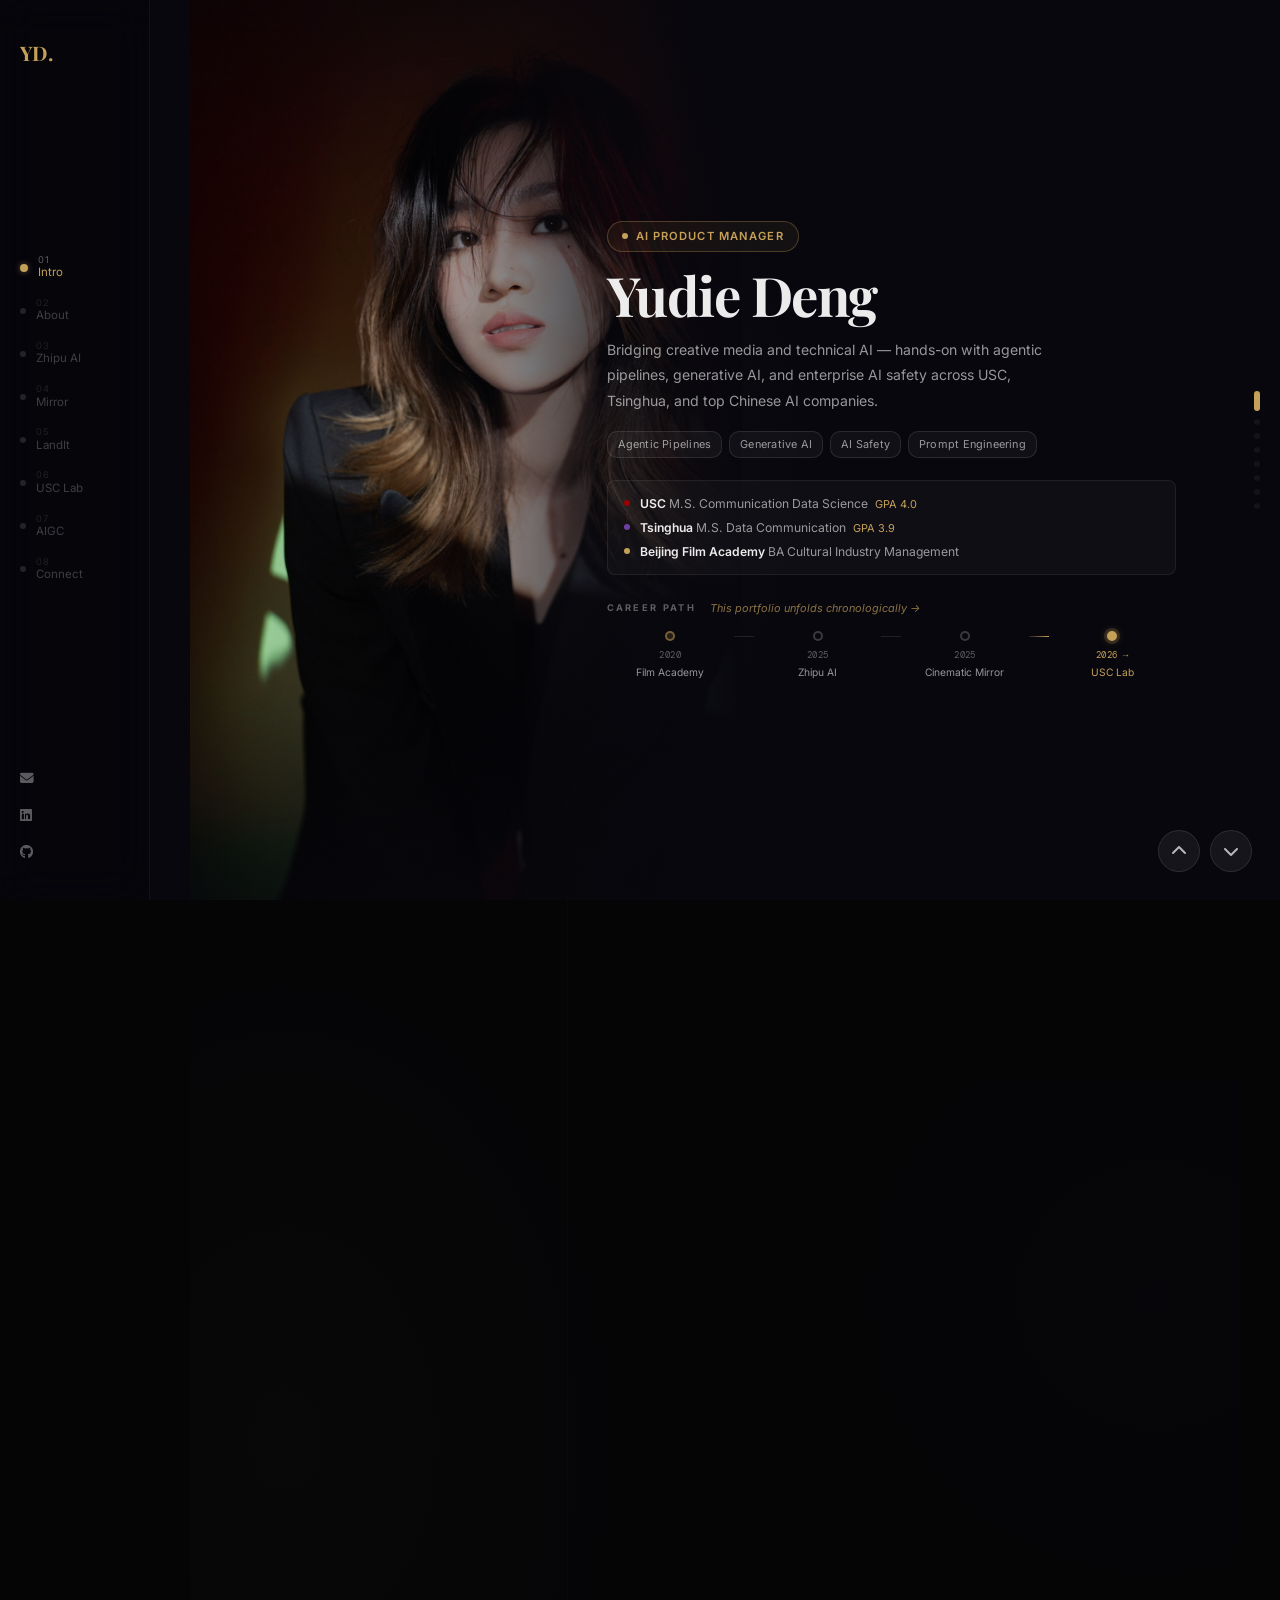
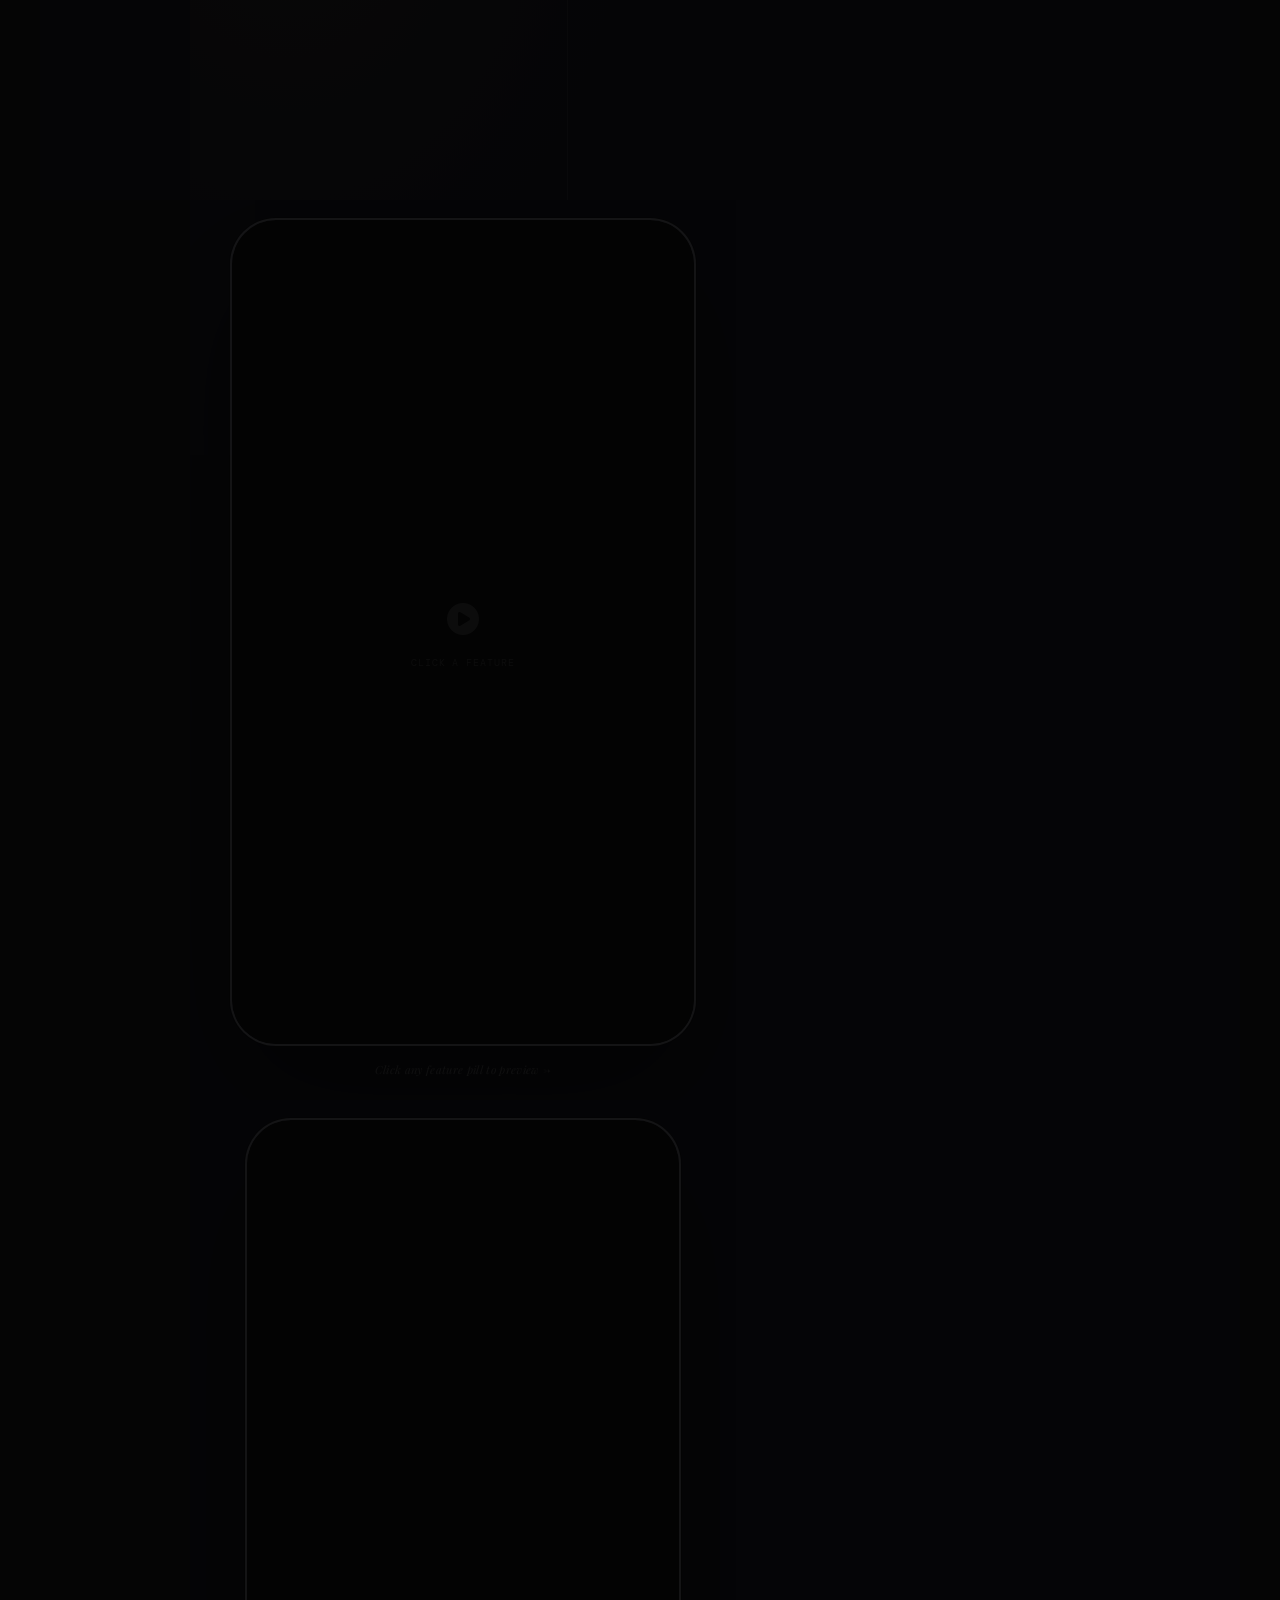
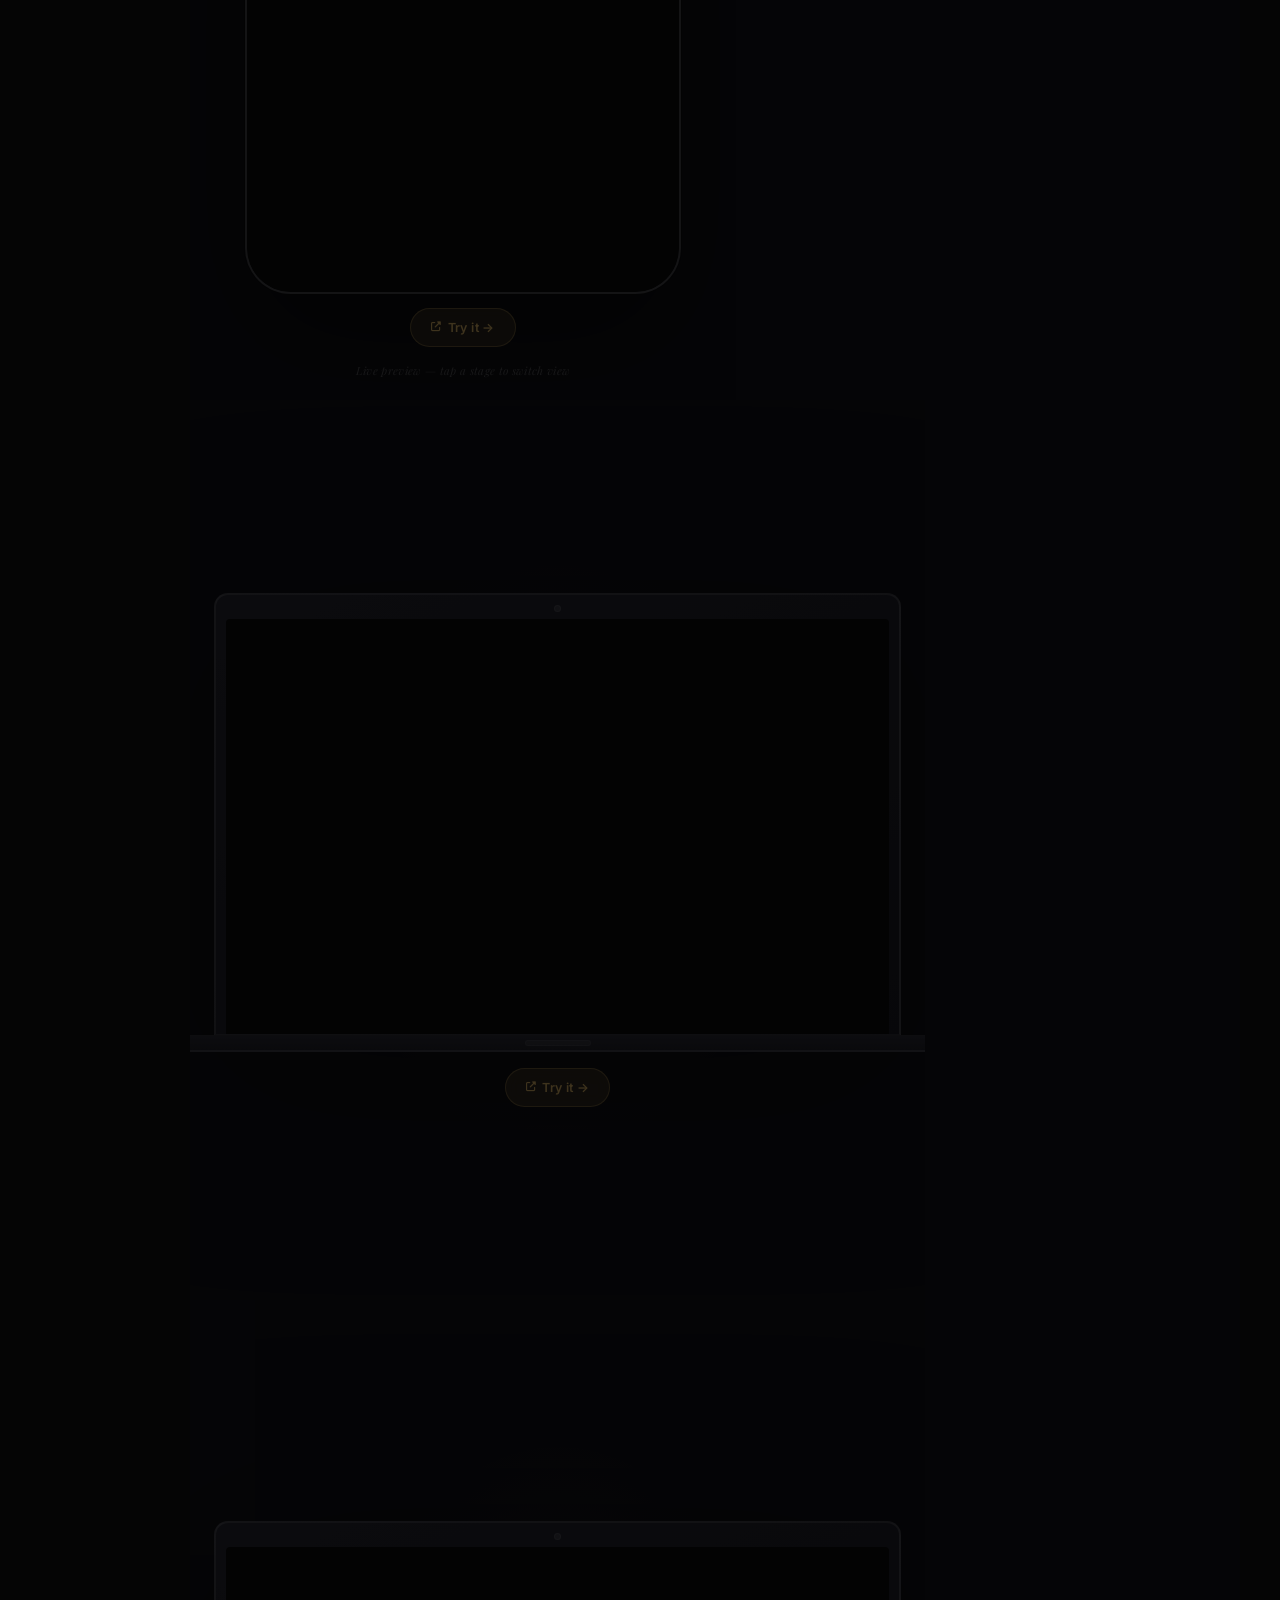
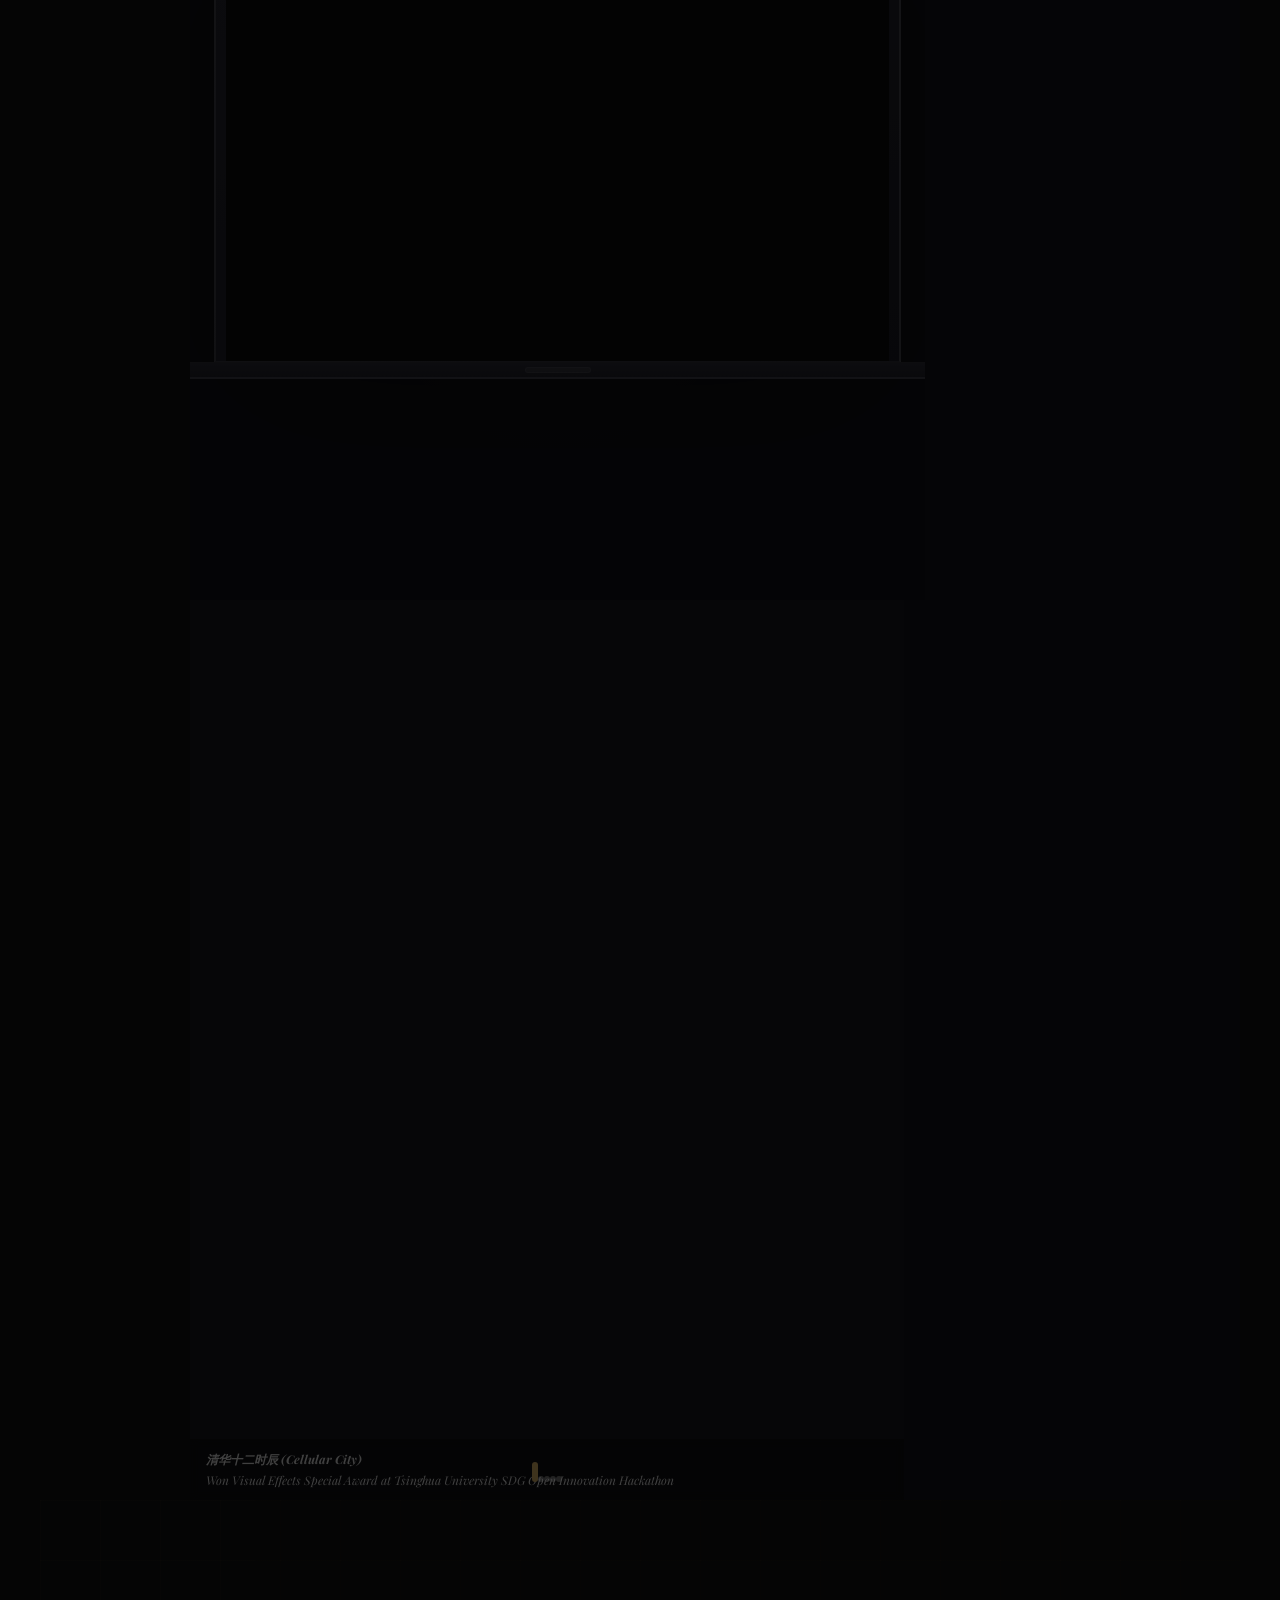
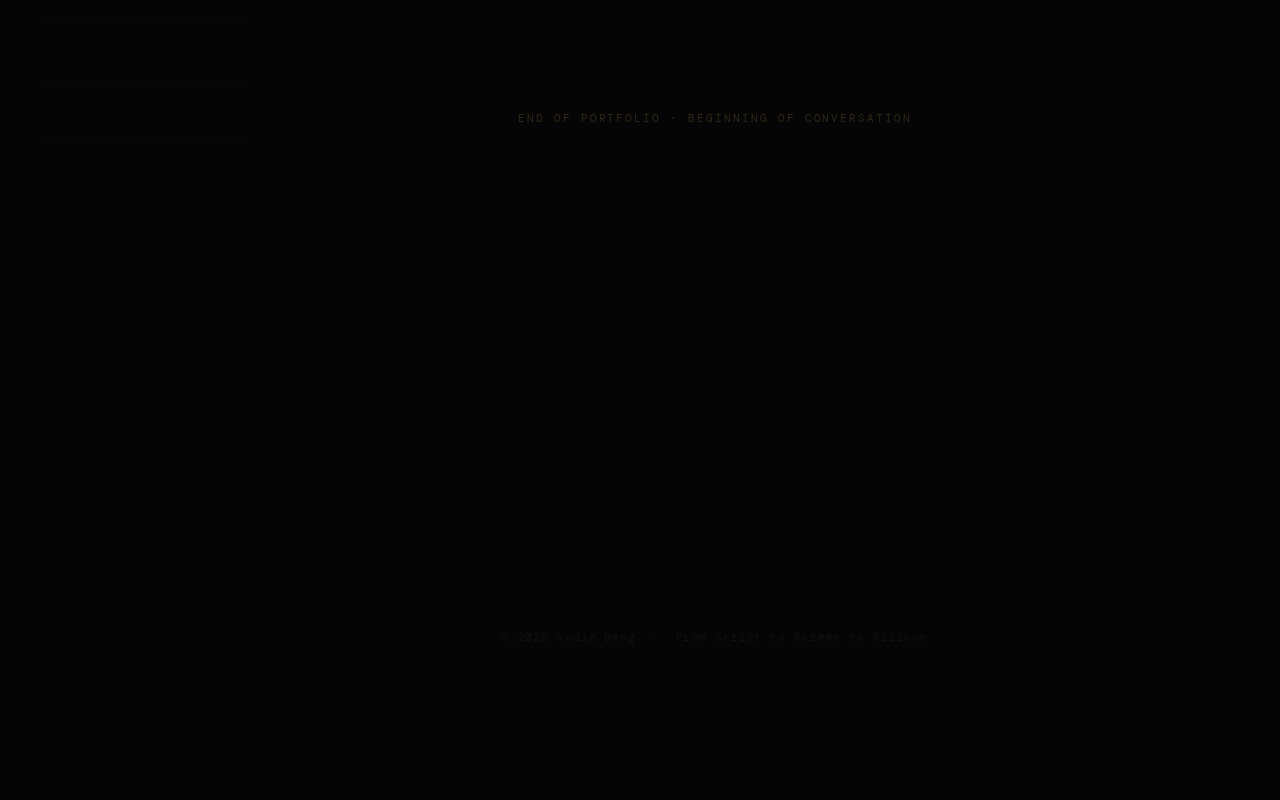
==== index.html @ e24c23c8 "Add Cellular City PDF Presentation and AIGC awards" ====
<!DOCTYPE html>
<html lang="en">

<head>
    <meta charset="UTF-8">
    <meta name="viewport" content="width=device-width, initial-scale=1.0">
    <title>Yudie Deng — AI Product Manager</title>
    <meta name="description"
        content="AI Product Manager bridging creative media and technical AI — USC, Tsinghua, Zhipu AI, Tumeryk.">
    <link rel="stylesheet" href="css/style.css">
    <link rel="stylesheet" href="https://cdnjs.cloudflare.com/ajax/libs/font-awesome/6.5.1/css/all.min.css">
    <link rel="preconnect" href="https://fonts.googleapis.com">
    <link rel="preconnect" href="https://fonts.gstatic.com" crossorigin>
    <link
        href="https://fonts.googleapis.com/css2?family=Playfair+Display:ital,wght@0,400;0,600;0,700;1,400;1,600&family=Inter:wght@300;400;500;600&family=DM+Mono:wght@300;400;500&display=swap"
        rel="stylesheet">
    <link rel="stylesheet" href="https://unpkg.com/swiper/swiper-bundle.min.css" />
</head>

<body>
    <div id="bg-blobs">
        <div class="blob blob-1"></div>
        <div class="blob blob-2"></div>
    </div>
    <div class="film-grain"></div>

    <!-- Sidebar -->
    <nav id="chapter-nav">
        <div class="cn-logo">YD<span class="logo-dot">.</span></div>
        <div class="cn-chapters">
            <div class="chapter-item active" data-slide="0">
                <span class="cn-dot"></span>
                <div class="cn-text"><span class="cn-num">01</span><span class="cn-name">Intro</span></div>
            </div>
            <div class="chapter-item" data-slide="1">
                <span class="cn-dot"></span>
                <div class="cn-text"><span class="cn-num">02</span><span class="cn-name">About</span></div>
            </div>
            <div class="chapter-item" data-slide="2">
                <span class="cn-dot"></span>
                <div class="cn-text"><span class="cn-num">03</span><span class="cn-name">Zhipu AI</span></div>
            </div>
            <div class="chapter-item" data-slide="3">
                <span class="cn-dot"></span>
                <div class="cn-text"><span class="cn-num">04</span><span class="cn-name">Mirror</span></div>
            </div>
            <div class="chapter-item" data-slide="4">
                <span class="cn-dot"></span>
                <div class="cn-text"><span class="cn-num">05</span><span class="cn-name">LandIt</span></div>
            </div>
            <div class="chapter-item" data-slide="5">
                <span class="cn-dot"></span>
                <div class="cn-text"><span class="cn-num">06</span><span class="cn-name">USC Lab</span></div>
            </div>
            <div class="chapter-item" data-slide="6">
                <span class="cn-dot"></span>
                <div class="cn-text"><span class="cn-num">07</span><span class="cn-name">AIGC</span></div>
            </div>
            <div class="chapter-item" data-slide="7">
                <span class="cn-dot"></span>
                <div class="cn-text"><span class="cn-num">08</span><span class="cn-name">Connect</span></div>
            </div>
        </div>
        <div class="cn-contact">
            <a href="mailto:yudieden@usc.edu" title="Email"><i class="fas fa-envelope"></i></a>
            <a href="https://linkedin.com/in/yudie-deng" target="_blank" title="LinkedIn"><i
                    class="fab fa-linkedin"></i></a>
            <a href="https://github.com/salt-byte" target="_blank" title="GitHub"><i class="fab fa-github"></i></a>
        </div>
    </nav>

    <div class="swiper-container root-swiper">
        <div class="swiper-wrapper">

            <!-- ═══════════════════════════════════════
                 SLIDE 1 — HERO
                 ═══════════════════════════════════════ -->
            <div class="swiper-slide" data-chapter="1">
                <div class="hero-dark">
                    <div class="hero-ambient"></div>
                    <div class="hero-photo-wrap">
                        <img src="images/profile.jpg" alt="Yudie Deng" class="hero-photo-img">
                        <div class="hero-photo-vignette"></div>
                    </div>
                    <div class="hero-text">
                        <div class="fly-in d1">
                            <span class="role-badge">
                                <span class="badge-pulse"></span>AI Product Manager
                            </span>
                        </div>
                        <h1 class="hero-name fly-in d2">Yudie Deng</h1>
                        <p class="hero-summary fly-in d3">
                            Bridging creative media and technical AI — hands-on with agentic pipelines, generative AI,
                            and enterprise AI safety across USC, Tsinghua, and top Chinese AI companies.
                        </p>
                        <div class="hero-tags fly-in d4">
                            <span class="htag">Agentic Pipelines</span>
                            <span class="htag">Generative AI</span>
                            <span class="htag">AI Safety</span>
                            <span class="htag">Prompt Engineering</span>
                        </div>
                        <div class="hero-edu fly-in d5">
                            <div class="edu-item">
                                <span class="edu-dot" style="background:#9b0000;"></span>
                                <span class="edu-body"><strong>USC</strong> M.S. Communication Data Science <em>GPA
                                        4.0</em></span>
                            </div>
                            <div class="edu-item">
                                <span class="edu-dot" style="background:#6e3fa3;"></span>
                                <span class="edu-body"><strong>Tsinghua</strong> M.S. Data Communication <em>GPA
                                        3.9</em></span>
                            </div>
                            <div class="edu-item">
                                <span class="edu-dot" style="background:var(--accent-gold);"></span>
                                <span class="edu-body"><strong>Beijing Film Academy</strong> BA Cultural Industry
                                    Management</span>
                            </div>
                        </div>
                        <div class="hero-tl fly-in d6">
                            <div class="hero-tl-header">
                                <span class="hero-tl-label">Career Path</span>
                                <span class="hero-tl-hint">This portfolio unfolds chronologically →</span>
                            </div>
                            <div class="hero-tl-track">
                                <div class="hero-tl-node">
                                    <div class="tln-dot tln-edu"></div>
                                    <span class="tln-yr">2020</span>
                                    <span class="tln-nm">Film Academy</span>
                                </div>
                                <div class="hero-tl-connector"></div>
                                <div class="hero-tl-node">
                                    <div class="tln-dot"></div>
                                    <span class="tln-yr">2025</span>
                                    <span class="tln-nm">Zhipu AI</span>
                                </div>
                                <div class="hero-tl-connector"></div>
                                <div class="hero-tl-node">
                                    <div class="tln-dot"></div>
                                    <span class="tln-yr">2025</span>
                                    <span class="tln-nm">Cinematic Mirror</span>
                                </div>
                                <div class="hero-tl-connector hero-tl-connector--gold"></div>
                                <div class="hero-tl-node tln-current">
                                    <div class="tln-dot tln-now"></div>
                                    <span class="tln-yr">2026 →</span>
                                    <span class="tln-nm">USC Lab</span>
                                </div>
                            </div>
                        </div>
                    </div>
                </div>
            </div>

            <!-- ═══════════════════════════════════════
                 SLIDE 2 — ABOUT (photo crossfade + story)
                 ═══════════════════════════════════════ -->
            <div class="swiper-slide" data-chapter="1">
                <div class="about-dark">
                    <div class="about-ambient-left"></div>
                    <div class="about-ambient-right"></div>

                    <!-- Left: photos crossfade as story progresses -->
                    <div class="about-deco">
                        <span class="about-chapter-tag fly-in d1">About</span>

                        <div class="about-photo-stack fly-in d2">
                            <!-- Photo 1: graduation -->
                            <div class="about-photo about-photo-1">
                                <img src="images/about/about-01.jpg" alt="Beijing Film Academy Graduation">
                                <div class="about-photo-overlay"></div>
                                <div class="about-photo-caption">
                                    <span class="apc-label">Beijing Film Academy · Graduation</span>
                                    <span class="apc-year">2024</span>
                                </div>
                            </div>
                            <!-- Photo 2: grad school acceptance -->
                            <div class="about-photo about-photo-2">
                                <img src="images/about/about-02.jpg" alt="Tsinghua Acceptance"
                                    style="object-position: center top;">
                                <div class="about-photo-overlay"></div>
                                <div class="about-photo-caption">
                                    <span class="apc-label">Grad School · Tsinghua University</span>
                                    <span class="apc-year">2024</span>
                                </div>
                            </div>
                            <!-- Floating quote card over photo -->
                            <div class="about-photo-quote fly-in d3">
                                <div class="about-quote-mark">"</div>
                                <blockquote class="about-quote">I didn't pivot to AI. AI arrived at exactly the right
                                    moment.</blockquote>
                            </div>
                            <!-- Indicator dots -->
                            <div class="about-photo-dots">
                                <span class="apd active"></span>
                                <span class="apd"></span>
                            </div>
                        </div>

                        <div class="about-timeline-arc fly-in d4">
                            <span class="arc-yr">2020</span>
                            <div class="arc-line">
                                <div class="arc-fill"></div>
                            </div>
                            <span class="arc-yr arc-now">2026</span>
                        </div>
                    </div>

                    <!-- Right: story -->
                    <div class="about-story">
                        <h2 class="about-heading fly-in d1">
                            How I Got <span class="gradient-text-gold">Here</span>
                        </h2>
                        <p class="story-p fly-in d2">
                            I studied Cultural Industry Management at <strong>Beijing Film Academy</strong> — immersed
                            in storytelling, productions, and commercial strategy. Early on I worked at an <strong>MCN
                                agency</strong> and in <strong>TV drama PR and distribution</strong>. Real work, but I
                            was always at the periphery of where things were actually being made.
                        </p>
                        <p class="story-p fly-in d3">
                            Then 2024 happened. <span class="story-hi">AI exploded</span> — ChatGPT, Sora, generative
                            models reshaping every industry. I was preparing for graduate school at Tsinghua at the same
                            time. The timing felt like a signal I couldn't ignore.
                        </p>
                        <p class="story-p fly-in d4">
                            I leaned into the intersection I'd always sensed: film × technology. I trained <strong>LoRA
                                models</strong>, built Stable Diffusion workflows, and directed AIGC projects at
                            <strong>Enlight Media</strong>. For the first time, I wasn't just analyzing creative
                            industries — I was building inside them.
                        </p>
                        <p class="story-p fly-in d5">
                            From there, a natural progression: designing a multimodal companion product at <strong>Zhipu
                                AI</strong>, engineering full agentic pipelines at <strong>Tianji Cloud</strong>, and
                            now asking harder questions at <strong>USC's AI Trust Lab</strong> — how do we know if AI is
                            actually trustworthy?
                        </p>
                        <p class="story-p story-closing fly-in d6">
                            The common thread isn't film or AI. It's the question of <em>how humans experience
                                technology</em> — and what it takes to make that experience trustworthy.
                        </p>
                    </div>
                </div>
            </div>

            <!-- ═══════════════════════════════════════
                 SLIDE 3 — ZHIPU AI
                 Idle: JPG carousel auto-plays
                 Click a feature → shows that feature's GIF
                 ═══════════════════════════════════════ -->
            <div class="swiper-slide" data-chapter="2">
                <div class="fs-slide fs-device">
                    <div class="fs-visual device-bg">
                        <div class="phone-scene">
                            <div class="phone-mockup">
                                <div class="phone-island"></div>
                                <div class="phone-btn-vol"></div>
                                <div class="phone-btn-power"></div>
                                <div class="phone-screen">
                                    <!-- Idle: dark screen. GIF appears when a feature is clicked -->
                                    <div class="phone-idle-hint">
                                        <span class="pih-icon"><i class="fas fa-play-circle"></i></span>
                                        <span class="pih-text">Click a feature</span>
                                    </div>
                                    <img src="" class="zhipu-gif-overlay" alt="">
                                </div>
                            </div>
                            <div class="phone-caption">Click any feature pill to preview →</div>
                        </div>
                    </div>

                    <div class="fs-content">
                        <!-- Screenshot strip above title -->
                        <div class="zhipu-img-strip fly-in d1">
                            <div class="swiper-container zs-strip">
                                <div class="swiper-wrapper">
                                    <div class="swiper-slide zs-slide"><img src="images/zhipu/IMG_5965.jpg"
                                            class="zs-img" alt=""></div>
                                    <div class="swiper-slide zs-slide"><img src="images/zhipu/IMG_5966.jpg"
                                            class="zs-img" alt=""></div>
                                    <div class="swiper-slide zs-slide"><img src="images/zhipu/IMG_5967.jpg"
                                            class="zs-img" alt=""></div>
                                    <div class="swiper-slide zs-slide"><img src="images/zhipu/IMG_5968.jpg"
                                            class="zs-img" alt=""></div>
                                    <div class="swiper-slide zs-slide"><img
                                            src="images/zhipu/微信图片_2026-02-27_021340_832.jpg" class="zs-img" alt="">
                                    </div>
                                </div>
                            </div>
                        </div>
                        <span class="chapter-label fly-in d1">Chapter 03 — AI Life</span>
                        <h2 class="section-title fly-in d2" style="text-align:left;">Zooom</h2>
                        <p class="fly-in d3">World's first multimodal AI companion &amp; social platform — see, hear,
                            chat, and interact with your own AI life.</p>

                        <!-- Instructional Hint -->
                        <div class="interactive-hint fly-in d4">
                            <i class="fas fa-hand-pointer"></i> Tap a feature below to view its demo
                        </div>

                        <!-- 5 clickable feature pills → each triggers its numbered GIF -->
                        <div class="zf-pills fly-in d4">
                            <button class="zf-pill" data-gif="images/zhipu/01.GIF">Photo to Life</button>
                            <button class="zf-pill" data-gif="images/zhipu/02.GIF">Immersive Companion</button>
                            <button class="zf-pill" data-gif="images/zhipu/03.GIF">Social Matchmaking</button>
                            <button class="zf-pill" data-gif="images/zhipu/04.GIF">Cloud Travel</button>
                            <button class="zf-pill" data-gif="images/zhipu/05.GIF">Roaming Mode</button>
                        </div>

                        <!-- 5-phase role accordion -->
                        <div class="rp-card fly-in d5">
                            <div class="rp-card-header">My Role · 5 Phases</div>
                            <div class="rp-accordion">

                                <details class="rp-section" open>
                                    <summary>
                                        <span class="rp-num">01</span>
                                        Product Positioning &amp; Discovery
                                        <i class="fas fa-chevron-down rp-chevron"></i>
                                    </summary>
                                    <div class="rp-content">
                                        <ul>
                                            <li>Co-led IP direction from Jellycat-cute to Labubu-inspired "ugly-cute"
                                                monsters based on youth preferences &amp; market research</li>
                                            <li>Proposed AI pets with autonomy (roaming) + deep sociality
                                                (anthropomorphic interactions) for an immersive "AI life" experience
                                            </li>
                                            <li>Ran youth preference studies; deconstructed hit IPs to inform
                                                positioning &amp; feature hypotheses</li>
                                            <li>Generated pet visuals &amp; trained LoRA — bootstrapped dataset from
                                                model-generated outputs</li>
                                        </ul>
                                    </div>
                                </details>

                                <details class="rp-section">
                                    <summary>
                                        <span class="rp-num">02</span>
                                        Feature Ideation &amp; Requirements
                                        <i class="fas fa-chevron-down rp-chevron"></i>
                                    </summary>
                                    <div class="rp-content">
                                        <ul>
                                            <li>Co-created &amp; down-selected 5 core features: Photo Awakening,
                                                Immersive Companion, Cloud Travel, Social Icebreaker, Roaming Mode</li>
                                            <li>Designed an MBTI-like quiz to generate bespoke pets; explored voice
                                                timbre customization for differentiation</li>
                                            <li>Wrote Cloud Travel story snippets; drove automated storytelling
                                                feasibility discussions</li>
                                        </ul>
                                    </div>
                                </details>

                                <details class="rp-section">
                                    <summary>
                                        <span class="rp-num">03</span>
                                        Tech Alignment &amp; Feasibility
                                        <i class="fas fa-chevron-down rp-chevron"></i>
                                    </summary>
                                    <div class="rp-content">
                                        <ul>
                                            <li>Benchmarked 3rd-party (Midjourney) vs. in-house models on quality / cost
                                                / control; logged bad &amp; good cases to inform trade-offs</li>
                                            <li>Resolved motion interruption continuity in Immersive Companionship via
                                                state machine, transition frames &amp; temporal constraints</li>
                                        </ul>
                                    </div>
                                </details>

                                <details class="rp-section">
                                    <summary>
                                        <span class="rp-num">04</span>
                                        Core Features Shipped (Owner)
                                        <i class="fas fa-chevron-down rp-chevron"></i>
                                    </summary>
                                    <div class="rp-content">
                                        <ul>
                                            <li><strong>Photo Awakening</strong> — Prompt design, bad/good case
                                                analysis, model selection &amp; parameterization</li>
                                            <li><strong>Immersive Companion</strong> — Motion continuity &amp;
                                                live-session state management; delivered transition fixes</li>
                                            <li><strong>Cloud Travel</strong> — Narrative demos, scene templates,
                                                automated storytelling pipeline</li>
                                        </ul>
                                    </div>
                                </details>

                                <details class="rp-section">
                                    <summary>
                                        <span class="rp-num">05</span>
                                        Product Process &amp; Review
                                        <i class="fas fa-chevron-down rp-chevron"></i>
                                    </summary>
                                    <div class="rp-content">
                                        <ul>
                                            <li>MVP planning: prioritized Photo Awakening + Companionship for Phase 1;
                                                Cloud Travel / Icebreaker / Roaming for Phase 2</li>
                                            <li>Contributed to demo IA, key interactions, and usability design</li>
                                            <li>Ran feature walkthroughs, captured usability &amp; stability feedback,
                                                drove iteration backlog</li>
                                        </ul>
                                    </div>
                                </details>

                            </div>
                        </div>
                    </div>
                </div>
            </div>

            <!-- ═══════════════════════════════════════
                 SLIDE 4 — CINEMATIC MIRROR (phone mockup)
                 ═══════════════════════════════════════ -->
            <div class="swiper-slide" data-chapter="3">
                <div class="fs-slide fs-device">
                    <div class="fs-visual device-bg">
                        <div class="phone-scene">
                            <div class="phone-mockup">
                                <div class="phone-island"></div>
                                <div class="phone-btn-vol"></div>
                                <div class="phone-btn-power"></div>
                                <div class="phone-screen">
                                    <iframe src="https://cinematic-mirror.vercel.app/"
                                        class="phone-iframe cm-live-iframe" title="Cinematic Mirror"></iframe>
                                    <img src="" class="cm-gif-overlay" alt="">
                                </div>
                            </div>
                            <a href="https://cinematic-mirror.vercel.app/" target="_blank" class="device-try-btn">
                                <i class="fas fa-external-link-alt"></i> Try it →
                            </a>
                            <div class="phone-caption cm-caption">Live preview — tap a stage to switch view</div>
                        </div>
                    </div>
                    <div class="fs-content cm-content">
                        <span class="chapter-label fly-in d1">Chapter 04 — Independent Builds</span>
                        <h2 class="section-title fly-in d2" style="text-align:left;">Cinematic Mirror Agent</h2>
                        <p class="fly-in d3">A personality-first styling system — not a trend engine. Built to help
                            users dress <em>authentically</em>, not algorithmically.</p>

                        <!-- Problem -->
                        <div class="cm-problem fly-in d3">
                            <div class="cm-prob-item">
                                <span class="cm-prob-num">01</span>
                                <div><strong>Homogenized recommendations</strong> — algorithms optimize for trends, not
                                    individuality.</div>
                            </div>
                            <div class="cm-prob-item">
                                <span class="cm-prob-num">02</span>
                                <div><strong>No personality foundation</strong> — body type &amp; trends, but never
                                    temperament or identity.</div>
                            </div>
                        </div>

                        <!-- Instructional Hint -->
                        <div class="interactive-hint fly-in d4">
                            <i class="fas fa-hand-pointer"></i> Tap a stage below to view its demo
                        </div>

                        <!-- 3-Stage Pipeline (clickable → switches phone screen) -->
                        <div class="cm-pipeline fly-in d4">
                            <div class="cm-stage cm-stage-btn active" data-cm-view="live"
                                data-cm-gif="images/mirror/interview.GIF">
                                <span class="cm-stage-num">I</span>
                                <div class="cm-stage-body">
                                    <strong>Cinematic Interview</strong>
                                    <span>Natural dialogue → multidimensional Cinematic Personality Profile</span>
                                </div>
                            </div>
                            <div class="cm-stage-arrow">→</div>
                            <div class="cm-stage cm-stage-btn" data-cm-view="live"
                                data-cm-gif="images/mirror/character.GIF">
                                <span class="cm-stage-num">II</span>
                                <div class="cm-stage-body">
                                    <strong>Film Character Match</strong>
                                    <span>Character archetype → Style Guide: silhouette, color system, outfit
                                        logic</span>
                                </div>
                            </div>
                            <div class="cm-stage-arrow">→</div>
                            <div class="cm-stage cm-stage-btn" data-cm-view="live"
                                data-cm-gif="images/mirror/directormode.GIF">
                                <span class="cm-stage-num">III</span>
                                <div class="cm-stage-body">
                                    <strong>Live Director Mode</strong>
                                    <span>Real-time video: color alignment, silhouette, accessories, posture</span>
                                </div>
                            </div>
                            <div class="cm-stage-arrow">·</div>
                            <button class="cm-home-btn" title="Back to live preview">
                                <i class="fas fa-home"></i>
                            </button>
                        </div>

                        <!-- Accordion: MVP / Metrics / Tradeoffs -->
                        <div class="rp-card fly-in d5">
                            <div class="rp-accordion">

                                <details class="rp-section" open>
                                    <summary>
                                        <span class="rp-num">MVP</span>
                                        Scope
                                        <i class="fas fa-chevron-down rp-chevron"></i>
                                    </summary>
                                    <div class="rp-content">
                                        <p style="font-size:0.7rem;color:var(--text-dim);margin:0 0 6px;">Included</p>
                                        <ul>
                                            <li>Conversational personality modeling</li>
                                            <li>Single character match + detailed outfit analysis</li>
                                            <li>Basic real-time video styling feedback</li>
                                            <li>Credit-based consultation system</li>
                                        </ul>
                                        <p style="font-size:0.7rem;color:var(--text-dim);margin:8px 0 6px;">Excluded</p>
                                        <ul>
                                            <li>E-commerce integration / AR try-on / community</li>
                                        </ul>
                                    </div>
                                </details>

                                <details class="rp-section">
                                    <summary>
                                        <span class="rp-num">OKR</span>
                                        Success Metrics
                                        <i class="fas fa-chevron-down rp-chevron"></i>
                                    </summary>
                                    <div class="rp-content">
                                        <p style="font-size:0.7rem;color:var(--accent-gold);margin:0 0 6px;">North Star
                                            — Post-session styling satisfaction score</p>
                                        <ul>
                                            <li>Video session conversion rate</li>
                                            <li>Credit repurchase rate</li>
                                            <li>7-day retention rate &amp; outfit adoption rate</li>
                                        </ul>
                                        <p style="font-size:0.7rem;color:var(--text-dim);margin:8px 0 4px;">Core
                                            question: do users treat this as an ongoing companion, not a one-time quiz?
                                        </p>
                                    </div>
                                </details>

                                <details class="rp-section">
                                    <summary>
                                        <span class="rp-num">±</span>
                                        Tradeoffs
                                        <i class="fas fa-chevron-down rp-chevron"></i>
                                    </summary>
                                    <div class="rp-content">
                                        <ul>
                                            <li><strong>Personality modeling</strong> adds complexity → creates
                                                defensibility &amp; long-term engagement</li>
                                            <li><strong>Live video inference</strong> raises infra cost → enables
                                                premium pricing &amp; trust</li>
                                            <li><strong>CV accuracy limits</strong> → prioritize silhouette logic &amp;
                                                aesthetic coherence over garment recognition</li>
                                            <li><strong>Positioning risk</strong> → interface must deliver wearable
                                                suggestions, not just cinematic framing</li>
                                        </ul>
                                    </div>
                                </details>

                            </div>
                        </div>

                        <div class="cm-stack fly-in d6">
                            <span>Gemini API</span><span>React +
                                Capacitor</span><span>Supabase</span><span>StoreKit</span>
                        </div>
                    </div>
                </div>
            </div>

            <!-- ═══════════════════════════════════════
                 SLIDE 5 — LANDIT (laptop mockup)
                 ═══════════════════════════════════════ -->
            <div class="swiper-slide" data-chapter="4">
                <div class="fs-slide fs-device fs-laptop">
                    <div class="fs-visual device-bg">
                        <div class="laptop-wrap">
                            <div class="laptop-mockup">
                                <div class="laptop-lid">
                                    <div class="laptop-camera-dot"></div>
                                    <div class="laptop-screen-area">
                                        <iframe src="https://landit-ai-interview-prep.vercel.app/"
                                            class="laptop-iframe li-live-iframe" title="LandIt"></iframe>
                                    </div>
                                </div>
                                <div class="laptop-body">
                                    <div class="laptop-trackpad"></div>
                                </div>
                            </div>
                            <a href="https://landit-ai-interview-prep.vercel.app/" target="_blank"
                                class="device-try-btn">
                                <i class="fas fa-external-link-alt"></i> Try it →
                            </a>
                        </div>
                    </div>
                    <div class="fs-content cm-content">
                        <span class="chapter-label fly-in d1">Chapter 05 — Independent Builds</span>
                        <h2 class="section-title fly-in d2" style="text-align:left;">LandIt</h2>
                        <p class="fly-in d3">A preparation system, not a question generator — structured role-specific
                            training that improves candidates across an entire interview cycle.</p>

                        <!-- Problem -->
                        <div class="cm-problem fly-in d3">
                            <div class="cm-prob-item">
                                <span class="cm-prob-num">01</span>
                                <div><strong>Fragmented prep</strong> — resume, research, questions, advice all
                                    disconnected. No system.</div>
                            </div>
                            <div class="cm-prob-item">
                                <span class="cm-prob-num">02</span>
                                <div><strong>Shallow tools</strong> — question banks lack personalization; mock tools
                                    lack structured feedback; copilots raise ethics issues.</div>
                            </div>
                        </div>

                        <!-- 5-Agent Pipeline -->
                        <div class="rp-card fly-in d4">
                            <div class="rp-card-header">5-Agent Architecture</div>
                            <div class="rp-accordion">
                                <details class="rp-section" open>
                                    <summary>
                                        <span class="rp-num">Loop</span>
                                        Preparation Loop
                                        <i class="fas fa-chevron-down rp-chevron"></i>
                                    </summary>
                                    <div class="rp-content">
                                        <ul>
                                            <li><strong>Background Builder</strong> — persistent digital profile from
                                                resume &amp; context</li>
                                            <li><strong>Role Context Agent</strong> — job-specific criteria from JD
                                                input</li>
                                            <li><strong>Interview Orchestrator</strong> — adaptive pacing, difficulty,
                                                follow-ups</li>
                                            <li><strong>Scoring Agent</strong> — 6-dimension evaluation with
                                                role-adjusted weights</li>
                                            <li><strong>Progress Tracker</strong> — feeds weaknesses into next
                                                simulation</li>
                                        </ul>
                                    </div>
                                </details>
                                <details class="rp-section">
                                    <summary>
                                        <span class="rp-num">OKR</span>
                                        Success Metrics
                                        <i class="fas fa-chevron-down rp-chevron"></i>
                                    </summary>
                                    <div class="rp-content">
                                        <p style="font-size:0.7rem;color:var(--accent-gold);margin:0 0 6px;">North Star
                                            — Score improvement across 3 consecutive mock sessions</p>
                                        <ul>
                                            <li>Mock completion rate · 7-day return rate</li>
                                            <li>Sessions per Target Role · subscription conversion</li>
                                            <li>Weakness convergence rate</li>
                                        </ul>
                                    </div>
                                </details>
                                <details class="rp-section">
                                    <summary>
                                        <span class="rp-num">±</span>
                                        Tradeoffs
                                        <i class="fas fa-chevron-down rp-chevron"></i>
                                    </summary>
                                    <div class="rp-content">
                                        <ul>
                                            <li><strong>Deep personalization</strong> → modular agents + clean data
                                                flows to avoid brittle chains</li>
                                            <li><strong>Adaptive orchestration</strong> → balance realism with response
                                                speed</li>
                                            <li><strong>Video analysis deferred</strong> → prioritize structured text
                                                scoring in MVP</li>
                                            <li><strong>Positioning risk</strong> → must emphasize growth, not just
                                                another mock tool</li>
                                        </ul>
                                    </div>
                                </details>
                            </div>
                        </div>

                        <div class="cm-stack fly-in d5">
                            <span>Multi-Agent NLP</span><span>Vite + React</span><span>WebSocket</span><span>Vector
                                Memory</span>
                        </div>
                    </div>
                </div>
            </div>

            <!-- ═══════════════════════════════════════
                 SLIDE 6 — USC AI TRUST LAB
                 ═══════════════════════════════════════ -->
            <div class="swiper-slide" data-chapter="5">
                <div class="fs-slide fs-device fs-laptop">
                    <div class="fs-visual device-bg">
                        <div class="laptop-wrap">
                            <div class="laptop-mockup">
                                <div class="laptop-lid">
                                    <div class="laptop-camera-dot"></div>
                                    <div class="laptop-screen-area">
                                        <iframe src="uscaitrustlab/AI%20Trust%20Score%E2%84%A2%20Report%202026.pdf"
                                            class="laptop-iframe" title="AI Trust Score Report 2026"></iframe>
                                    </div>
                                </div>
                                <div class="laptop-body">
                                    <div class="laptop-trackpad"></div>
                                </div>
                            </div>
                        </div>
                    </div>
                    <div class="fs-content">
                        <span class="chapter-label fly-in d1">Chapter 06 — The Pursuit of Trust</span>
                        <h2 class="section-title fly-in d2" style="text-align:left;">USC AI Trust Lab</h2>
                        <p class="fly-in d3">Contributing to the AI Trust Score™ — a B2B platform quantifying
                            trustworthiness across multi-agent collaboration pipelines. <a href="https://tumeryk.com/"
                                target="_blank" class="usc-site-link">Visit Tumeryk.com →</a></p>
                        <div class="dark-card fly-in d4">
                            <h4>Research Focus</h4>
                            <ul>
                                <li>9 trust dimensions: truthfulness, fairness, safety, ethics, robustness, security,
                                    transparency…</li>
                                <li>Adversarial red-teaming via NVIDIA Garak</li>
                                <li>Aligned with NIST AI RMF &amp; EU AI Act</li>
                                <li>Multi-agent collaboration safety analysis</li>
                            </ul>
                        </div>
                    </div>
                </div>
            </div>

            <!-- ═══════════════════════════════════════
                 SLIDE 7 — AIGC
                 ═══════════════════════════════════════ -->
            <div class="swiper-slide" data-chapter="2">
                <div class="fs-slide fs-split fs-media">
                    <div class="fs-visual">
                        <div class="swiper-container gallery-swiper fs-nested-swiper">
                            <div class="swiper-wrapper">
                                <div class="swiper-slide">
                                    <div class="aigc-embed-slide">
                                        <iframe
                                            src="https://www.youtube-nocookie.com/embed/nJpXQpITNTg?rel=0&modestbranding=1"
                                            title="清华十二时辰" frameborder="0"
                                            allow="accelerometer; autoplay; clipboard-write; encrypted-media; gyroscope; picture-in-picture"
                                            allowfullscreen></iframe>
                                    </div>
                                    <div class="fs-media-caption">
                                        <strong>清华十二时辰 (Cellular City)</strong><br>
                                        Won Visual Effects Special Award at Tsinghua University SDG Open Innovation
                                        Hackathon
                                    </div>
                                </div>
                                <div class="swiper-slide">
                                    <div class="aigc-embed-slide">
                                        <iframe
                                            src="https://www.youtube-nocookie.com/embed/J0ch24ktZeE?rel=0&modestbranding=1"
                                            title="执笔" frameborder="0"
                                            allow="accelerometer; autoplay; clipboard-write; encrypted-media; gyroscope; picture-in-picture"
                                            allowfullscreen></iframe>
                                    </div>
                                    <div class="fs-media-caption">
                                        <strong>执笔 (The Pen)</strong><br>
                                        Nominated for 25th Beijing Film Academy Animation Awards; won 2nd Prize (Alipay)
                                        and AI Intelligent Video Excellence Award at the 5th Future Audio-Visual
                                        Innovation Competition
                                    </div>
                                </div>
                                <div class="swiper-slide">
                                    <div class="aigc-embed-slide">
                                        <iframe
                                            src="https://www.youtube-nocookie.com/embed/9Asi36P_-DA?rel=0&modestbranding=1"
                                            title="向日葵村" frameborder="0"
                                            allow="accelerometer; autoplay; clipboard-write; encrypted-media; gyroscope; picture-in-picture"
                                            allowfullscreen></iframe>
                                    </div>
                                    <div class="fs-media-caption">向日葵村</div>
                                </div>
                                <div class="swiper-slide">
                                    <div class="aigc-embed-slide">
                                        <iframe
                                            src="https://www.youtube-nocookie.com/embed/3llQAtCn5Ks?rel=0&modestbranding=1"
                                            title="zooo" frameborder="0"
                                            allow="accelerometer; autoplay; clipboard-write; encrypted-media; gyroscope; picture-in-picture"
                                            allowfullscreen></iframe>
                                    </div>
                                    <div class="fs-media-caption">zooo</div>
                                </div>
                                <div class="swiper-slide">
                                    <div class="aigc-embed-slide"
                                        style="background: #2a2a2a; display: flex; align-items: center; justify-content: center;">
                                        <embed src="天下秀.pdf#view=FitH" type="application/pdf" width="100%"
                                            height="100%" />
                                    </div>
                                    <div class="fs-media-caption">
                                        <strong>Cellular City Presentation</strong><br>
                                        Project pitch deck for the Tsinghua University SDG Hackathon
                                    </div>
                                </div>
                                <!-- Only videos shown in AIGC section as requested -->
                            </div>
                            <div class="swiper-pagination gallery-pagination"></div>
                        </div>
                    </div>
                    <div class="fs-content">
                        <span class="chapter-label fly-in d1">Chapter 07 — Creative Foundations</span>
                        <h2 class="section-title fly-in d2" style="text-align:left;">AIGC Works</h2>
                        <p class="fly-in d3">The technical foundation beneath the product work — LoRA training,
                            multimodal generation, and cinematic AI at Enlight Media.</p>
                        <div class="dark-card fly-in d4">
                            <h4>Key Contributions</h4>
                            <ul>
                                <li>Trained custom LoRA models for character consistency</li>
                                <li>Text-to-video workflows: Runway, Sora, Kling</li>
                                <li>Nominated for BFA Animation Awards — <em>Writing Pen</em></li>
                                <li>Visual style transfer across genres</li>
                            </ul>
                        </div>
                        <div class="dark-card fly-in d5">
                            <h4>Tools &amp; Tech</h4>
                            <ul>
                                <li>Stable Diffusion + LoRA Fine-tuning</li>
                                <li>ComfyUI Workflows</li>
                                <li>Runway Gen-3 / Kling / Sora</li>
                                <li>Prompt Engineering</li>
                            </ul>
                        </div>
                    </div>
                </div>
            </div>

            <!-- ═══════════════════════════════════════
                 SLIDE 8 — LET'S CONNECT
                 ═══════════════════════════════════════ -->
            <div class="swiper-slide" data-chapter="6">
                <div class="connect-slide">
                    <div class="connect-bg-grid"></div>
                    <div class="connect-inner">
                        <div class="connect-eyebrow fly-in d1">End of Portfolio · Beginning of Conversation</div>
                        <h2 class="connect-heading fly-in d2">Let's <span class="gradient-text">Connect</span></h2>
                        <p class="connect-sub fly-in d3">I'm always open to new opportunities, collaborations, and
                            conversations about AI product, media, and everything in between.</p>

                        <div class="connect-cards fly-in d4">
                            <a href="mailto:yudieden@usc.edu" class="connect-card">
                                <div class="cc-icon"><i class="fas fa-envelope"></i></div>
                                <div class="cc-body">
                                    <span class="cc-label">Email</span>
                                    <span class="cc-value">yudieden@usc.edu</span>
                                </div>
                                <i class="fas fa-arrow-right cc-arrow"></i>
                            </a>
                            <a href="https://linkedin.com/in/yudie-deng" target="_blank" class="connect-card">
                                <div class="cc-icon"><i class="fab fa-linkedin"></i></div>
                                <div class="cc-body">
                                    <span class="cc-label">LinkedIn</span>
                                    <span class="cc-value">yudie-deng</span>
                                </div>
                                <i class="fas fa-arrow-right cc-arrow"></i>
                            </a>
                            <a href="https://github.com/salt-byte" target="_blank" class="connect-card">
                                <div class="cc-icon"><i class="fab fa-github"></i></div>
                                <div class="cc-body">
                                    <span class="cc-label">GitHub</span>
                                    <span class="cc-value">salt-byte</span>
                                </div>
                                <i class="fas fa-arrow-right cc-arrow"></i>
                            </a>
                        </div>

                        <div class="connect-footer fly-in d5">
                            <p>&copy; 2026 Yudie Deng &nbsp;·&nbsp; From Script to Screen to Silicon</p>
                        </div>
                    </div>
                </div>
            </div>

        </div>

        <div class="swiper-pagination root-pagination"></div>
        <div class="page-controls">
            <div class="page-nav prev-page"><i class="fas fa-chevron-up"></i></div>
            <div class="page-nav next-page"><i class="fas fa-chevron-down"></i></div>
        </div>
    </div>

    <script src="https://cdnjs.cloudflare.com/ajax/libs/three.js/r128/three.min.js"></script>
    <script src="https://unpkg.com/swiper/swiper-bundle.min.js"></script>
    <script src="js/main.js"></script>
</body>

</html>
---- css/style.css ----
@import url('https://fonts.googleapis.com/css2?family=Playfair+Display:ital,wght@0,400;0,700;1,400&family=Space+Grotesk:wght@300;400;500;600;700&family=Inter:wght@300;400;500;600;700&display=swap');

/* ---- Variables (Refined Monochromatic/Silver) ---- */
:root {
    --bg-dark: #050505;
    --bg-card: rgba(255, 255, 255, 0.02);
    --bg-card-hover: rgba(255, 255, 255, 0.05);
    --border-subtle: rgba(255, 255, 255, 0.08);
    /* More visible but thinner */
    --text-primary: #ffffff;
    --text-secondary: #a1a1a1;
    --text-muted: #555555;
    --accent: #ffffff;
    --accent-silver: #d1d1d6;
    --gradient-main: linear-gradient(135deg, #ffffff, #a1a1a1);
    --gradient-diffuse: radial-gradient(circle at center, rgba(255, 255, 255, 0.08) 0%, transparent 70%);
    --font-heading: 'Playfair Display', serif;
    --font-body: 'Inter', sans-serif;
    --font-mono: 'Space Mono', monospace;
    --radius: 8px;
    /* Sharper for premium look */
    --transition: 0.6s cubic-bezier(0.23, 1, 0.32, 1);
    /* Smoother */

    /* Journal Colors */
    --page-bg: #fdfaf3;
    /* Warm paper texture */
    --page-bg-dark: #f5f1e8;
    --text-primary: #1a1a1a;
    --text-secondary: #4a4a4a;
    --accent-gold: #c5a059;
    --spine-color: #2c2c2c;

    --card-glass: rgba(255, 255, 255, 0.4);
    --border-glass: rgba(255, 255, 255, 0.2);

    /* Chapter Colors (Diffuse) */
    --diffuse-1-a: rgba(197, 160, 89, 0.1);
    /* Burgundy */
    --diffuse-1-b: rgba(26, 26, 26, 0.05);
    /* Midnight Blue */
}

/* ---- Reset & Base ---- */
*,
*::before,
*::after {
    margin: 0;
    padding: 0;
    box-sizing: border-box;
}

html {
    scroll-behavior: smooth;
    scroll-padding-top: 80px;
}

body {
    font-family: var(--font-body);
    background: var(--bg-dark);
    color: var(--text-primary);
    line-height: 1.7;
    -webkit-font-smoothing: antialiased;
    overflow: hidden;
    /* Lock scroll for swiper */
    position: relative;
    width: 100vw;
    height: 100vh;
}

/* ---- Film Grain Overlay ---- */
.film-grain {
    position: fixed;
    top: 0;
    left: 0;
    width: 100%;
    height: 100%;
    pointer-events: none;
    z-index: 9999;
    background: url('https://grainy-gradients.vercel.app/noise.svg');
    opacity: 0.04;
    mix-blend-mode: overlay;
}

/* ---- Background Effects (Diffuse / 弥散风) ---- */
#bg-blobs {
    position: fixed;
    top: 0;
    left: 0;
    width: 100%;
    height: 100%;
    z-index: -2;
    pointer-events: none;
    overflow: hidden;
}

.blob {
    position: absolute;
    filter: blur(120px);
    opacity: 0.8;
    border-radius: 50%;
    mix-blend-mode: screen;
}

.blob-1 {
    top: -10%;
    right: -10%;
    width: 60%;
    height: 60%;
    background: radial-gradient(circle, var(--diffuse-1-a) 0%, transparent 70%);
    animation: blob-float 40s infinite alternate ease-in-out;
}

.blob-2 {
    bottom: -10%;
    left: -10%;
    width: 50%;
    height: 50%;
    background: radial-gradient(circle, var(--diffuse-1-b) 0%, transparent 70%);
    animation: blob-float-alt 45s infinite alternate ease-in-out;
}

@keyframes blob-float {
    0% {
        transform: translate(0, 0) scale(1) rotate(0deg);
    }

    100% {
        transform: translate(-100px, 50px) scale(1.2) rotate(15deg);
    }
}

@keyframes blob-float-alt {
    0% {
        transform: translate(0, 0) scale(1) rotate(0deg);
    }

    100% {
        transform: translate(80px, -60px) scale(1.15) rotate(-15deg);
    }
}


/* Storytelling Typography */
.case-story-label {
    font-family: var(--font-body);
    font-size: 0.8rem;
    text-transform: uppercase;
    letter-spacing: 0.3em;
    color: var(--text-muted);
    margin-bottom: 12px;
    display: block;
}

.case-story-title {
    font-family: var(--font-heading);
    font-size: 2.8rem;
    font-weight: 300;
    line-height: 1.2;
    margin-bottom: 25px;
    color: var(--text-primary);
}

.container {
    width: 90%;
    max-width: 1200px;
    margin: 0 auto;
}

img {
    max-width: 100%;
    height: auto;
    display: block;
}

a {
    color: inherit;
    text-decoration: none;
}

section {
    padding: 60px 0;
    position: relative;
    width: 100%;
}

/* ---- Utility ---- */
.gradient-text {
    background: var(--gradient-main);
    -webkit-background-clip: text;
    -webkit-text-fill-color: transparent;
    background-clip: text;
}

.glass-card {
    background: var(--bg-card);
    border: 1px solid var(--border-subtle);
    border-radius: var(--radius);
    backdrop-filter: blur(20px);
    -webkit-backdrop-filter: blur(20px);
    transition: var(--transition);
}

.glass-card:hover {
    background: var(--bg-card-hover);
    border-color: rgba(124, 58, 237, 0.3);
    transform: translateY(-4px);
    box-shadow: 0 20px 60px rgba(124, 58, 237, 0.1);
}

.section-title {
    font-family: var(--font-heading);
    font-size: 2.5rem;
    font-weight: 700;
    text-align: center;
    margin-bottom: 20px;
    letter-spacing: -0.5px;
}

.section-subtitle {
    text-align: center;
    color: var(--text-secondary);
    font-size: 1.1rem;
    max-width: 600px;
    margin: 0 auto 60px;
}

.section-title::after {
    content: '';
    display: block;
    width: 60px;
    height: 3px;
    background: var(--gradient-main);
    margin: 16px auto 0;
    border-radius: 2px;
}

/* ---- Reveal Animation ---- */
.reveal {
    opacity: 0;
    transform: translateY(40px);
    transition: opacity 0.8s ease, transform 0.8s ease;
}

.reveal.visible {
    opacity: 1;
    transform: translateY(0);
}

/* ---- Header ---- */
header {
    position: fixed;
    top: 0;
    left: 0;
    width: 100%;
    z-index: 1000;
    background: rgba(10, 10, 15, 0.85);
    backdrop-filter: blur(20px);
    -webkit-backdrop-filter: blur(20px);
    border-bottom: 1px solid var(--border-subtle);
    transition: var(--transition);
}

header .container {
    display: flex;
    justify-content: space-between;
    align-items: center;
    height: 70px;
}

.logo {
    font-family: var(--font-heading);
    font-size: 1.6rem;
    font-weight: 700;
    letter-spacing: -1px;
}

.logo-dot {
    color: var(--accent-gold);
}

nav ul {
    display: flex;
    list-style: none;
    gap: 32px;
}

nav ul li a {
    font-size: 0.88rem;
    font-weight: 500;
    color: var(--text-secondary);
    transition: var(--transition);
    position: relative;
    letter-spacing: 0.3px;
}

nav ul li a::after {
    content: '';
    position: absolute;
    bottom: -4px;
    left: 0;
    width: 0;
    height: 2px;
    background: var(--gradient-main);
    transition: width 0.3s ease;
    border-radius: 1px;
}

nav ul li a:hover,
nav ul li a.active {
    color: var(--text-primary);
}

nav ul li a:hover::after,
nav ul li a.active::after {
    width: 100%;
}

.menu-toggle {
    display: none;
    cursor: pointer;
    flex-direction: column;
    gap: 5px;
}

.menu-toggle span {
    width: 24px;
    height: 2px;
    background: var(--text-primary);
    transition: var(--transition);
    border-radius: 1px;
}

/* ---- Hero ---- */
.hero {
    min-height: 100vh;
    display: flex;
    align-items: center;
    padding-top: 70px;
    position: relative;
}

.hero-content {
    display: flex;
    align-items: center;
    gap: 60px;
    position: relative;
    z-index: 1;
}

.hero-text {
    flex: 1.2;
}

.hero-image {
    flex: 0.8;
    display: flex;
    justify-content: center;
}

.hero-badge {
    display: inline-flex;
    align-items: center;
    gap: 8px;
    background: rgba(0, 212, 255, 0.1);
    border: 1px solid rgba(0, 212, 255, 0.3);
    padding: 8px 18px;
    border-radius: 100px;
    font-size: 0.82rem;
    font-weight: 500;
    color: var(--accent-cyan);
    margin-bottom: 28px;
}

.badge-dot {
    width: 8px;
    height: 8px;
    background: var(--accent-cyan);
    border-radius: 50%;
    animation: pulse 2s ease-in-out infinite;
}

@keyframes pulse {

    0%,
    100% {
        opacity: 1;
    }

    50% {
        opacity: 0.4;
    }
}

.hero h1 {
    font-family: var(--font-heading);
    font-size: 3.8rem;
    font-weight: 800;
    line-height: 1.1;
    letter-spacing: -2px;
    margin-bottom: 12px;
}

.hero h2 {
    font-family: var(--font-heading);
    font-size: 1.6rem;
    font-weight: 500;
    color: var(--text-secondary);
    margin-bottom: 24px;
    letter-spacing: -0.5px;
}

.hero-desc {
    font-size: 1.05rem;
    color: var(--text-secondary);
    line-height: 1.8;
    margin-bottom: 32px;
    max-width: 540px;
}

.hero-desc em {
    color: var(--accent-cyan);
    font-style: normal;
    font-weight: 500;
}

.hero-actions {
    display: flex;
    gap: 16px;
    margin-bottom: 48px;
}

/* Buttons */
.btn {
    display: inline-flex;
    align-items: center;
    gap: 8px;
    padding: 14px 28px;
    font-size: 0.92rem;
    font-weight: 600;
    border-radius: var(--radius-sm);
    transition: var(--transition);
    cursor: pointer;
    border: none;
    font-family: var(--font-body);
}

.btn-primary {
    background: var(--gradient-main);
    color: #fff;
}

.btn-primary:hover {
    transform: translateY(-2px);
    box-shadow: 0 10px 40px rgba(124, 58, 237, 0.4);
}

.btn-ghost {
    background: transparent;
    color: var(--text-primary);
    border: 1px solid var(--border-subtle);
}

.btn-ghost:hover {
    border-color: var(--accent-purple);
    background: rgba(124, 58, 237, 0.1);
}

.hero-stats {
    display: flex;
    gap: 40px;
    padding-top: 32px;
    border-top: 1px solid var(--border-subtle);
}

.stat-number {
    display: block;
    font-family: var(--font-heading);
    font-size: 2rem;
    font-weight: 700;
    background: var(--gradient-main);
    -webkit-background-clip: text;
    -webkit-text-fill-color: transparent;
    background-clip: text;
}

.stat-label {
    font-size: 0.82rem;
    color: var(--text-muted);
    font-weight: 500;
}

/* Hero Image */
.hero-image-frame {
    position: relative;
    width: 340px;
    height: 420px;
    border-radius: var(--radius);
    overflow: hidden;
}

.hero-image-frame img {
    width: 100%;
    height: 100%;
    object-fit: cover;
    filter: grayscale(20%);
    transition: var(--transition);
}

.hero-image-frame:hover img {
    filter: grayscale(0%);
}

.image-border-glow {
    position: absolute;
    inset: -2px;
    border-radius: var(--radius);
    background: var(--gradient-main);
    z-index: -1;
    opacity: 0.3;
    transition: var(--transition);
}

.hero-image-frame:hover .image-border-glow {
    opacity: 0.6;
}

/* ---- About ---- */
.about-grid {
    display: grid;
    grid-template-columns: repeat(3, 1fr);
    gap: 24px;
    margin-top: 60px;
}

.about-card {
    padding: 36px 28px;
}

.about-icon {
    width: 52px;
    height: 52px;
    border-radius: 14px;
    background: var(--gradient-subtle);
    display: flex;
    align-items: center;
    justify-content: center;
    font-size: 1.3rem;
    color: var(--accent-cyan);
    margin-bottom: 20px;
}

.about-card h3 {
    font-family: var(--font-heading);
    font-size: 1.2rem;
    font-weight: 600;
    margin-bottom: 12px;
}

.about-card p {
    color: var(--text-secondary);
    font-size: 0.94rem;
    margin-bottom: 8px;
}

.about-detail {
    font-size: 0.85rem !important;
    color: var(--text-muted) !important;
}

.about-tags {
    display: flex;
    flex-wrap: wrap;
    gap: 8px;
    list-style: none;
    margin-top: 8px;
}

.about-tags li {
    padding: 6px 14px;
    background: var(--gradient-subtle);
    border-radius: 100px;
    font-size: 0.82rem;
    font-weight: 500;
    color: var(--accent-cyan);
    border: 1px solid rgba(0, 212, 255, 0.15);
}

/* ---- Timeline / Experience ---- */
/* removed empty ruleset */

.timeline {
    position: relative;
    max-width: 900px;
    margin: 60px auto 0;
    padding: 20px 0;
}

.timeline::before {
    content: '';
    position: absolute;
    left: 50%;
    top: 0;
    bottom: 0;
    width: 2px;
    background: linear-gradient(to bottom, transparent, var(--accent-purple), var(--accent-cyan), transparent);
    transform: translateX(-50%);
}

.timeline-item {
    display: flex;
    margin-bottom: 40px;
    position: relative;
}

.timeline-item[data-side="right"] {
    justify-content: flex-start;
    padding-right: calc(50% + 40px);
    text-align: right;
}

.timeline-item[data-side="left"] {
    justify-content: flex-end;
    padding-left: calc(50% + 40px);
}

.timeline-marker {
    position: absolute;
    left: 50%;
    top: 24px;
    width: 14px;
    height: 14px;
    background: var(--accent-purple);
    border: 3px solid var(--bg-dark);
    border-radius: 50%;
    transform: translateX(-50%);
    z-index: 2;
    box-shadow: 0 0 12px rgba(124, 58, 237, 0.5);
}

.timeline-content {
    padding: 24px;
    width: 100%;
}

.timeline-header {
    display: flex;
    justify-content: space-between;
    align-items: center;
    margin-bottom: 12px;
    flex-wrap: wrap;
    gap: 8px;
}

.timeline-date {
    font-size: 0.82rem;
    color: var(--text-muted);
    font-weight: 500;
}

.timeline-tag {
    padding: 4px 12px;
    border-radius: 100px;
    font-size: 0.75rem;
    font-weight: 600;
    text-transform: uppercase;
    letter-spacing: 0.5px;
}

.tag-core {
    background: rgba(124, 58, 237, 0.2);
    color: #a78bfa;
}

.tag-product {
    background: rgba(0, 212, 255, 0.15);
    color: var(--accent-cyan);
}

.tag-research {
    background: rgba(244, 114, 182, 0.15);
    color: var(--accent-pink);
}

.tag-creative {
    background: rgba(251, 191, 36, 0.15);
    color: #fbbf24;
}

.timeline-content h3 {
    font-family: var(--font-heading);
    font-size: 1.15rem;
    font-weight: 600;
    margin-bottom: 4px;
}

.timeline-content h4 {
    font-size: 0.9rem;
    color: var(--text-muted);
    font-weight: 400;
    margin-bottom: 12px;
}

.timeline-content p {
    font-size: 0.9rem;
    color: var(--text-secondary);
    line-height: 1.7;
}

/* ---- Products / Case Studies ---- */
.case-study {
    margin-top: 48px;
    padding: 0;
    overflow: hidden;
}

.case-study-header {
    padding: 32px 36px 24px;
    border-bottom: 1px solid var(--border-subtle);
}

.case-study-title-row {
    display: flex;
    justify-content: space-between;
    align-items: flex-start;
    gap: 16px;
    flex-wrap: wrap;
}

.case-study-title-row h3 {
    font-family: var(--font-heading);
    font-size: 1.5rem;
    font-weight: 700;
    letter-spacing: -0.5px;
    margin-top: 6px;
}

.project-type-badge {
    display: inline-block;
    font-size: 0.75rem;
    font-weight: 600;
    color: var(--accent-cyan);
    text-transform: uppercase;
    letter-spacing: 1px;
}

.project-type-badge.project-team {
    color: var(--accent-purple);
}

.product-badge-inline {
    padding: 4px 12px;
    background: rgba(255, 255, 255, 0.05);
    border: 1px solid var(--border-subtle);
    border-radius: 100px;
    font-size: 0.72rem;
    letter-spacing: 0.05em;
    text-transform: uppercase;
    font-weight: 500;
    color: var(--text-secondary);
    white-space: nowrap;
    align-self: center;
}

.product-role {
    display: inline-block;
    font-size: 0.78rem;
    color: var(--text-muted);
    letter-spacing: 0.03em;
    margin-top: 4px;
}

/* Demo Row (Phone/Laptop Mockup + Overview) */
.case-study-demo-row {
    display: grid;
    grid-template-columns: minmax(280px, 40%) 1fr;
    gap: 48px;
    align-items: center;
    margin-bottom: 40px;
}

/* Laptop Mockup Wrapper */
.laptop-mockup {
    position: relative;
    width: 100%;
    max-width: 600px;
    margin: 0 auto;
    perspective: 1000px;
}

/* Swiper Case Study Slider */
.case-study {
    overflow: hidden;
    padding-bottom: 0 !important;
}

.case-study-hero-row {
    padding: 40px 60px;
    border-bottom: 1px solid var(--border-subtle);
    display: flex;
    flex-direction: column;
    gap: 40px;
    align-items: center;
    text-align: center;
}

.case-study-hero-row .case-study-overview {
    max-width: 800px;
}

/* Swiper Container */
.case-study-slider {
    width: 100%;
    position: relative;
    padding: 60px 0 100px;
}

.swiper-slide {
    height: auto;
    opacity: 0.3;
    transition: opacity 0.5s ease;
    padding: 0 40px;
}

.swiper-slide-active {
    opacity: 1;
}

.case-section {
    display: flex;
    flex-direction: column;
    gap: 30px;
    padding: 0;
    border: none;
    max-width: 1000px;
    margin: 0 auto;
}

.case-section-num {
    font-family: var(--font-heading);
    font-size: 4rem;
    opacity: 0.1;
    line-height: 1;
    margin-bottom: -20px;
}

.case-section-content h4 {
    font-size: 2.2rem;
    margin-bottom: 30px;
}

/* Landscape Mockup (Laptop) */
.laptop-mockup {
    width: 100%;
    max-width: 900px;
    /* Much larger */
    margin: 0 auto;
}

.laptop-screen {
    position: relative;
    padding-bottom: 56.25%;
    /* 16:9 */
    background: #000;
    border-radius: 12px 12px 0 0;
    border: 12px solid #222;
    overflow: hidden;
    box-shadow: 0 40px 100px rgba(0, 0, 0, 0.6);
}

/* Portrait Mockup (Phone) - Larger */
.phone-mockup {
    width: 320px;
    height: 640px;
    border-radius: 44px;
    border: 6px solid #222;
    background: #000;
    margin: 0 auto;
}

/* Swiper Controls */
.slider-controls {
    display: flex;
    justify-content: center;
    align-items: center;
    gap: 30px;
    margin-top: 40px;
}

.slider-nav {
    width: 50px;
    height: 50px;
    border: 1px solid var(--border-subtle);
    border-radius: 50%;
    display: flex;
    align-items: center;
    justify-content: center;
    color: var(--text-primary);
    cursor: pointer;
    transition: var(--transition);
}

.slider-nav:hover {
    background: rgba(255, 255, 255, 0.05);
    border-color: #ffffff;
}

.slider-pagination {
    font-family: var(--font-body);
    font-size: 0.8rem;
    letter-spacing: 0.2em;
    color: var(--text-muted);
}

/* Case Study Sections (01-05 numbered) */
.case-study-sections {
    padding: 0 36px 36px;
}

.phone-notch {
    position: absolute;
    top: 0;
    left: 50%;
    transform: translateX(-50%);
    width: 120px;
    height: 24px;
    background: #000;
    border-radius: 0 0 16px 16px;
    z-index: 10;
}

.phone-mockup iframe {
    width: 100%;
    height: 100%;
    border: none;
    border-radius: 33px;
}

.demo-hint {
    margin-top: 16px;
    font-size: 0.82rem;
    color: var(--text-muted);
    font-style: italic;
}

.demo-hint i {
    color: var(--accent-purple);
    margin-right: 6px;
}

/* Hero Row (Large Mockup + Overview) */
.case-study-hero-row {
    padding: 60px;
    border-bottom: 1px solid var(--border-subtle);
    display: flex;
    flex-direction: column;
    gap: 40px;
    align-items: center;
    text-align: center;
}

.case-study-image {
    border-radius: var(--radius);
    overflow: hidden;
    border: 1px solid var(--border-subtle);
}

.case-study-image img {
    width: 100%;
    height: auto;
    display: block;
}

.case-study-overview {
    display: flex;
    flex-direction: column;
    gap: 16px;
}

.case-study-overview p {
    font-size: 0.92rem;
    color: var(--text-secondary);
    line-height: 1.7;
}

/* Case Study Sections (01-05 numbered) */
.case-study-sections {
    padding: 0 36px 36px;
}

/* removed duplicate grid definition */

/* Collapsible header (injected by JS) */
.case-section-header {
    display: flex;
    align-items: center;
    justify-content: space-between;
    cursor: pointer;
    user-select: none;
    padding: 4px 0;
    margin-bottom: 12px;
}

.case-section-header:hover h4 {
    color: var(--accent-cyan);
}

.case-section-header h4 {
    margin-bottom: 0;
    transition: color 0.2s ease;
}

.case-section-chevron {
    font-size: 0.8rem;
    color: var(--text-muted);
    transition: transform 0.3s ease;
    flex-shrink: 0;
    margin-left: 12px;
}

/* Collapsible body */
.case-section-body {
    overflow: hidden;
    max-height: 2000px;
    transition: max-height 0.4s ease, opacity 0.3s ease;
    opacity: 1;
}

/* Collapsed state */
.case-section.collapsed .case-section-body {
    max-height: 0;
    opacity: 0;
}

.case-section.collapsed .case-section-chevron {
    transform: rotate(-90deg);
}

.case-section.collapsed .case-section-header {
    margin-bottom: 0;
}

.case-section-num {
    font-family: var(--font-heading);
    font-size: 1.5rem;
    font-weight: 700;
    color: rgba(124, 58, 237, 0.3);
    padding-top: 2px;
}

.case-section-content h4 {
    font-family: var(--font-heading);
    font-size: 1.1rem;
    font-weight: 600;
    margin-bottom: 12px;
    color: var(--text-primary);
}

.case-section-content p {
    font-size: 0.9rem;
    color: var(--text-secondary);
    line-height: 1.7;
    margin-bottom: 16px;
}

.case-section-content p:last-child {
    margin-bottom: 0;
}

.subsection-title {
    font-family: var(--font-heading);
    font-size: 0.92rem;
    font-weight: 600;
    color: var(--accent-cyan);
    margin-top: 20px;
    margin-bottom: 12px;
}

/* Comparison Grid (competitive landscape) */
.comparison-grid {
    display: grid;
    grid-template-columns: repeat(2, 1fr);
    gap: 12px;
    margin-bottom: 16px;
}

.comparison-item {
    padding: 16px;
    background: rgba(255, 255, 255, 0.02);
    border: 1px solid var(--border-subtle);
    border-radius: 10px;
}

.comparison-item h5 {
    font-size: 0.85rem;
    font-weight: 600;
    margin-bottom: 6px;
    color: var(--text-primary);
}

.comparison-item p {
    font-size: 0.82rem;
    color: var(--text-muted);
    line-height: 1.5;
    margin-bottom: 0;
}

/* Insight callout */
.case-insight {
    padding: 14px 18px;
    background: rgba(124, 58, 237, 0.08);
    border-left: 3px solid var(--accent-purple);
    border-radius: 0 8px 8px 0;
    font-size: 0.88rem;
    color: var(--text-secondary);
    line-height: 1.6;
}

.case-insight i {
    color: var(--accent-purple);
    margin-right: 8px;
}

/* ICP / User Persona Grid */
.icp-grid {
    display: grid;
    grid-template-columns: 1fr 1fr;
    gap: 16px;
    margin-bottom: 8px;
}

.icp-tier {
    padding: 16px 20px;
    background: rgba(255, 255, 255, 0.02);
    border: 1px solid var(--border-subtle);
    border-radius: 10px;
}

.icp-tier h5 {
    font-size: 0.88rem;
    font-weight: 600;
    margin-bottom: 10px;
    display: flex;
    align-items: center;
    gap: 8px;
}

.icp-tier p {
    font-size: 0.82rem;
    color: var(--text-muted);
    line-height: 1.6;
    margin-bottom: 0;
}

.icp-tier ul {
    list-style: none;
    padding: 0;
}

.icp-tier ul li {
    font-size: 0.82rem;
    color: var(--text-secondary);
    line-height: 1.6;
    padding: 3px 0;
}

.tier-badge {
    display: inline-block;
    padding: 2px 10px;
    background: rgba(0, 212, 255, 0.15);
    color: var(--accent-cyan);
    border-radius: 100px;
    font-size: 0.72rem;
    font-weight: 700;
    text-transform: uppercase;
    letter-spacing: 0.5px;
}

.tier-badge.tier-2 {
    background: rgba(244, 114, 182, 0.12);
    color: var(--accent-pink);
}

/* Decisions List */
.decisions-list {
    display: flex;
    flex-direction: column;
    gap: 16px;
}

.decision-item {
    padding: 18px 20px;
    background: rgba(255, 255, 255, 0.02);
    border: 1px solid var(--border-subtle);
    border-radius: 10px;
}

.decision-item h5 {
    font-size: 0.9rem;
    font-weight: 600;
    margin-bottom: 8px;
    color: var(--text-primary);
}

.decision-item p {
    font-size: 0.85rem;
    color: var(--text-secondary);
    line-height: 1.65;
    margin-bottom: 0;
}

/* Agent Grid (LandIt architecture) */
.agent-grid {
    display: grid;
    grid-template-columns: repeat(3, 1fr);
    gap: 12px;
    margin-bottom: 16px;
}

.agent-card {
    padding: 16px;
    background: rgba(255, 255, 255, 0.02);
    border: 1px solid var(--border-subtle);
    border-radius: 10px;
    text-align: center;
}

.agent-label {
    display: inline-block;
    padding: 2px 10px;
    background: rgba(124, 58, 237, 0.15);
    color: #a78bfa;
    border-radius: 100px;
    font-size: 0.7rem;
    font-weight: 700;
    margin-bottom: 8px;
    letter-spacing: 0.5px;
}

.agent-card h5 {
    font-size: 0.85rem;
    font-weight: 600;
    margin-bottom: 6px;
}

.agent-card p {
    font-size: 0.78rem;
    color: var(--text-muted);
    line-height: 1.5;
    margin-bottom: 0;
}

/* Metrics Grid */
.metrics-grid {
    display: grid;
    grid-template-columns: repeat(2, 1fr);
    gap: 12px;
}

.metric-card {
    padding: 18px 20px;
    background: rgba(255, 255, 255, 0.02);
    border: 1px solid var(--border-subtle);
    border-radius: 10px;
    display: flex;
    gap: 14px;
    align-items: flex-start;
}

.metric-icon {
    width: 36px;
    height: 36px;
    border-radius: 8px;
    background: rgba(0, 212, 255, 0.1);
    display: flex;
    align-items: center;
    justify-content: center;
    color: var(--accent-cyan);
    font-size: 0.85rem;
    flex-shrink: 0;
}

.metric-card h5 {
    font-size: 0.85rem;
    font-weight: 600;
    margin-bottom: 4px;
}

.metric-card p {
    font-size: 0.78rem;
    color: var(--text-muted);
    line-height: 1.5;
    margin-bottom: 0;
}

/* Tradeoff List */
.tradeoff-list {
    display: flex;
    flex-direction: column;
    gap: 12px;
}

.tradeoff-item {
    display: flex;
    gap: 14px;
    align-items: flex-start;
    padding: 14px 18px;
    background: rgba(255, 255, 255, 0.02);
    border: 1px solid var(--border-subtle);
    border-radius: 10px;
}

.tradeoff-item p {
    font-size: 0.85rem;
    color: var(--text-secondary);
    line-height: 1.6;
    margin-bottom: 0;
}

.tradeoff-label {
    padding: 3px 10px;
    border-radius: 100px;
    font-size: 0.7rem;
    font-weight: 700;
    text-transform: uppercase;
    letter-spacing: 0.5px;
    white-space: nowrap;
    flex-shrink: 0;
    margin-top: 2px;
}

.tradeoff-label.chose {
    background: rgba(52, 211, 153, 0.15);
    color: #34d399;
}

.tradeoff-label.deferred {
    background: rgba(251, 191, 36, 0.15);
    color: #fbbf24;
}

/* Scope note */
.scope-note {
    font-size: 0.85rem;
    color: var(--text-muted);
    font-style: italic;
    padding-top: 8px;
}

/* Pipeline Flow */
.pipeline-flow {
    display: flex;
    align-items: flex-start;
    gap: 8px;
    flex-wrap: wrap;
    margin-bottom: 16px;
}

.pipeline-step {
    display: flex;
    flex-direction: column;
    align-items: center;
    text-align: center;
    gap: 8px;
    flex: 1;
    min-width: 90px;
}

.step-icon {
    width: 44px;
    height: 44px;
    border-radius: 12px;
    background: var(--gradient-subtle);
    display: flex;
    align-items: center;
    justify-content: center;
    color: var(--accent-cyan);
    font-size: 1rem;
}

.pipeline-step span {
    font-size: 0.78rem;
    color: var(--text-secondary);
    font-weight: 500;
    line-height: 1.4;
}

.pipeline-step small {
    font-weight: 400;
    color: var(--text-muted);
    font-size: 0.7rem;
}

.pipeline-arrow {
    display: flex;
    align-items: center;
    color: var(--text-muted);
    font-size: 0.8rem;
    padding-top: 12px;
}

/* Product Tags */
.product-tags {
    display: flex;
    flex-wrap: wrap;
    gap: 8px;
}

.product-tags span {
    padding: 5px 12px;
    background: rgba(124, 58, 237, 0.12);
    border: 1px solid rgba(124, 58, 237, 0.2);
    border-radius: 100px;
    font-size: 0.78rem;
    font-weight: 500;
    color: #a78bfa;
}

/* ---- Expertise ---- */
.expertise {
    background: var(--bg-dark);
}

.expertise-grid {
    display: grid;
    grid-template-columns: repeat(3, 1fr);
    gap: 24px;
    margin-top: 60px;
}

.expertise-card {
    padding: 32px 24px;
    position: relative;
    overflow: hidden;
}

.expertise-card::before {
    content: '';
    position: absolute;
    top: 0;
    left: 0;
    right: 0;
    height: 3px;
    background: var(--gradient-main);
    opacity: 0;
    transition: var(--transition);
}

.expertise-card:hover::before {
    opacity: 1;
}

.expertise-icon-wrap {
    width: 48px;
    height: 48px;
    border-radius: 12px;
    background: var(--gradient-subtle);
    display: flex;
    align-items: center;
    justify-content: center;
    font-size: 1.2rem;
    gap: 15px;
}

.zhipu-thumbnails img {
    width: 100%;
    aspect-ratio: 1;
    object-fit: cover;
    border-radius: var(--radius);
    border: 1px solid var(--border-subtle);
}

/* ---- USC Integrity (Chapter 5) ---- */
.usc-content {
    display: flex;
    flex-direction: column;
    gap: 30px;
    margin-top: 50px;
}

.usc-info {
    padding: 40px;
    text-align: center;
}

.usc-info p {
    font-size: 1.2rem;
    max-width: 800px;
    margin: 0 auto 25px;
}

.usc-links {
    display: flex;
    justify-content: center;
}

.usc-research {
    display: grid;
    grid-template-columns: 1fr 1.5fr;
    gap: 30px;
}

.research-card {
    padding: 40px;
    display: flex;
    flex-direction: column;
    justify-content: center;
}

.research-card h4 {
    font-size: 1.4rem;
    margin-bottom: 15px;
    color: var(--accent-silver);
}

.research-card p {
    color: var(--text-secondary);
}

.research-image {
    padding: 10px;
}

.research-image img {
    width: 100%;
    height: auto;
    border-radius: var(--radius);
    display: block;
}

.grid-2 {
    display: grid;
}

.expertise-card h3 {
    font-family: var(--font-heading);
    font-size: 1.1rem;
    font-weight: 600;
    margin-bottom: 12px;
}

.expertise-card p {
    font-size: 0.88rem;
    color: var(--text-secondary);
    line-height: 1.7;
    margin-bottom: 16px;
}

.expertise-exp {
    display: flex;
    flex-wrap: wrap;
    gap: 8px;
}

.expertise-exp span {
    display: flex;
    align-items: center;
    gap: 6px;
    font-size: 0.78rem;
    color: var(--text-muted);
    font-weight: 500;
}

.expertise-exp i {
    font-size: 0.7rem;
    color: var(--accent-purple);
}

/* ---- Gallery ---- */
.gallery-grid {
    display: grid;
    grid-template-columns: repeat(auto-fill, minmax(340px, 1fr));
    gap: 24px;
}

.gallery-item {
    border-radius: var(--radius);
    overflow: hidden;
    background: var(--bg-card);
    border: 1px solid var(--border-subtle);
    transition: var(--transition);
}

.gallery-item:hover {
    border-color: rgba(124, 58, 237, 0.25);
    transform: translateY(-3px);
}

.video-embed {
    position: relative;
    width: 100%;
    padding-bottom: 56.25%;
    /* 16:9 */
    height: 0;
    overflow: hidden;
}

.video-embed iframe {
    position: absolute;
    top: 0;
    left: 0;
    width: 100%;
    height: 100%;
    border: none;
}

.gallery-info {
    padding: 16px 20px;
}

.gallery-info h4 {
    font-family: var(--font-heading);
    font-size: 0.95rem;
    font-weight: 600;
    margin-bottom: 6px;
}

.gallery-info p {
    font-size: 0.82rem;
    color: var(--text-secondary);
    line-height: 1.5;
}

/* ---- Contact ---- */
.contact {
    background: linear-gradient(180deg, var(--bg-dark), #0d0d14);
}

.contact-grid {
    display: grid;
    grid-template-columns: repeat(4, 1fr);
    gap: 24px;
    margin-top: 60px;
}

.contact-card {
    padding: 32px 24px;
    text-align: center;
}

.contact-card i {
    font-size: 1.5rem;
    color: var(--accent-cyan);
    margin-bottom: 16px;
}

.contact-card h3 {
    font-family: var(--font-heading);
    font-size: 1rem;
    font-weight: 600;
    margin-bottom: 12px;
}

.contact-card p {
    color: var(--text-secondary);
    font-size: 0.88rem;
    margin-bottom: 4px;
}

.contact-link {
    color: var(--accent-cyan);
    font-weight: 600;
    font-size: 0.9rem;
    transition: var(--transition);
}

.contact-link:hover {
    color: var(--accent-purple);
}

/* ---- Footer ---- */
footer {
    padding: 30px 0;
    text-align: center;
    border-top: 1px solid var(--border-subtle);
}

footer p {
    color: var(--text-muted);
    font-size: 0.85rem;
}


/* ════════════════════════════════════════════════════════
   NARRATIVE SWIPER SYSTEM — DARK DIFFUSE EDITION
   ════════════════════════════════════════════════════════ */

:root {
    --dark-bg: #07070d;
    --dark-surface: rgba(255, 255, 255, 0.035);
    --dark-border: rgba(255, 255, 255, 0.07);
    --text-bright: rgba(255, 255, 255, 0.92);
    --text-mid: rgba(255, 255, 255, 0.58);
    --text-dim: rgba(255, 255, 255, 0.35);
    --accent-gold: #c5a059;
    --gold-soft: rgba(197, 160, 89, 0.12);
}

.root-swiper {
    width: 100vw;
    height: 100vh;
    background: var(--dark-bg);
}

/* ════ SIDEBAR ════ */
#chapter-nav {
    position: fixed;
    left: 0;
    top: 0;
    height: 100vh;
    width: 150px;
    z-index: 200;
    display: flex;
    flex-direction: column;
    justify-content: space-between;
    padding: 36px 20px;
    background: rgba(5, 5, 10, 0.7);
    backdrop-filter: blur(20px);
    -webkit-backdrop-filter: blur(20px);
    border-right: 1px solid rgba(255, 255, 255, 0.05);
}

.cn-logo {
    color: var(--accent-gold);
    font-family: var(--font-heading);
    font-size: 1.25rem;
    font-weight: 700;
}

.logo-dot {
    color: var(--accent-gold);
}

.cn-chapters {
    display: flex;
    flex-direction: column;
    gap: 18px;
}

.chapter-item {
    display: flex;
    align-items: center;
    gap: 10px;
    cursor: pointer;
    opacity: 0.3;
    transition: opacity 0.3s ease;
}

.chapter-item:hover {
    opacity: 0.65;
}

.chapter-item.active {
    opacity: 1;
}

.cn-dot {
    width: 6px;
    height: 6px;
    border-radius: 50%;
    background: rgba(255, 255, 255, 0.4);
    flex-shrink: 0;
    transition: all 0.3s;
}

.chapter-item.active .cn-dot {
    background: var(--accent-gold);
    width: 8px;
    height: 8px;
    box-shadow: 0 0 6px rgba(197, 160, 89, 0.5);
}

.cn-text {
    display: flex;
    flex-direction: column;
    gap: 2px;
}

.cn-num {
    font-size: 0.58rem;
    color: var(--text-dim);
    letter-spacing: 0.12em;
    line-height: 1;
}

.cn-name {
    font-size: 0.72rem;
    color: rgba(255, 255, 255, 0.75);
    line-height: 1.2;
}

.chapter-item.active .cn-name {
    color: var(--accent-gold);
}

.cn-contact {
    display: flex;
    flex-direction: column;
    gap: 14px;
}

.cn-contact a {
    color: var(--text-dim);
    font-size: 0.85rem;
    transition: color 0.3s;
}

.cn-contact a:hover {
    color: var(--accent-gold);
}

/* ════ FLY-IN ANIMATIONS ════ */
.fly-in {
    opacity: 0;
    transform: translateY(28px);
    transition:
        opacity 0.75s cubic-bezier(0.16, 1, 0.3, 1),
        transform 0.75s cubic-bezier(0.16, 1, 0.3, 1);
}

.slide-visible .fly-in {
    opacity: 1;
    transform: translateY(0);
}

.slide-visible .d1 {
    transition-delay: 0.05s;
}

.slide-visible .d2 {
    transition-delay: 0.18s;
}

.slide-visible .d3 {
    transition-delay: 0.32s;
}

.slide-visible .d4 {
    transition-delay: 0.46s;
}

.slide-visible .d5 {
    transition-delay: 0.60s;
}

.slide-visible .d6 {
    transition-delay: 0.74s;
}

.slide-visible .d7 {
    transition-delay: 0.88s;
}

/* ════════════════════════════════════════════════════════
   SLIDE 1 — HERO DARK (no split, photo bleeds into dark bg)
   ════════════════════════════════════════════════════════ */
.hero-dark {
    width: 100%;
    height: 100vh;
    padding-left: 150px;
    position: relative;
    overflow: hidden;
    background: var(--dark-bg);
    display: flex;
    align-items: center;
}

/* Ambient gold glow left of center */
.hero-ambient {
    position: absolute;
    left: 150px;
    top: -5%;
    width: 52%;
    height: 110%;
    background: radial-gradient(ellipse at 28% 50%,
            rgba(197, 160, 89, 0.09) 0%,
            rgba(197, 160, 89, 0.03) 40%,
            transparent 70%);
    pointer-events: none;
    z-index: 0;
}

/* Photo: absolute left, fades right into dark */
.hero-photo-wrap {
    position: absolute;
    left: 150px;
    top: 0;
    width: 46%;
    height: 100%;
    z-index: 1;
}

.hero-photo-img {
    width: 100%;
    height: 100%;
    object-fit: cover;
    object-position: center top;
    display: block;
}

.hero-photo-vignette {
    position: absolute;
    inset: 0;
    background:
        linear-gradient(to right,
            rgba(7, 7, 13, 0) 10%,
            rgba(7, 7, 13, 0.45) 55%,
            rgba(7, 7, 13, 0.96) 90%,
            rgba(7, 7, 13, 1) 100%),
        linear-gradient(to bottom,
            rgba(7, 7, 13, 0.3) 0%,
            transparent 20%,
            transparent 75%,
            rgba(7, 7, 13, 0.6) 100%);
}

/* Text: floats on the right, over the dark bg */
.hero-text {
    position: relative;
    z-index: 2;
    margin-left: 37%;
    width: 63%;
    padding: 48px 64px 48px 28px;
    height: 100%;
    display: flex;
    flex-direction: column;
    justify-content: center;
    gap: 0;
    overflow-y: auto;
}

.hero-text::-webkit-scrollbar {
    width: 2px;
}

.hero-text::-webkit-scrollbar-thumb {
    background: var(--accent-gold);
    border-radius: 2px;
}

/* Role badge */
.role-badge {
    display: inline-flex;
    align-items: center;
    gap: 8px;
    padding: 5px 14px;
    border-radius: 20px;
    border: 1px solid rgba(197, 160, 89, 0.3);
    background: rgba(197, 160, 89, 0.07);
    font-size: 0.7rem;
    font-weight: 600;
    color: var(--accent-gold);
    letter-spacing: 0.1em;
    text-transform: uppercase;
    font-family: var(--font-body);
}

.badge-pulse {
    width: 6px;
    height: 6px;
    border-radius: 50%;
    background: var(--accent-gold);
    animation: pulse 2.2s ease infinite;
}

@keyframes pulse {

    0%,
    100% {
        opacity: 1;
        transform: scale(1);
    }

    50% {
        opacity: 0.5;
        transform: scale(0.8);
    }
}

/* Name */
.hero-name {
    font-family: var(--font-heading);
    font-size: 3.4rem;
    font-weight: 700;
    color: var(--text-bright);
    margin: 14px 0 14px;
    letter-spacing: -1.5px;
    line-height: 1.05;
}

/* Summary */
.hero-summary {
    font-size: 0.88rem !important;
    line-height: 1.8 !important;
    color: var(--text-mid) !important;
    max-width: 440px;
    margin-bottom: 18px;
}

/* Skill tags */
.hero-tags {
    display: flex;
    flex-wrap: wrap;
    gap: 7px;
    margin-bottom: 22px;
}

.htag {
    font-size: 0.68rem;
    padding: 3px 10px;
    border-radius: 10px;
    background: rgba(255, 255, 255, 0.04);
    border: 1px solid rgba(255, 255, 255, 0.1);
    color: var(--text-mid);
    letter-spacing: 0.02em;
}

/* Education */
.hero-edu {
    display: flex;
    flex-direction: column;
    gap: 7px;
    padding: 14px 16px;
    background: rgba(255, 255, 255, 0.03);
    border: 1px solid var(--dark-border);
    border-radius: 8px;
    margin-bottom: 24px;
}

.edu-item {
    display: flex;
    align-items: center;
    gap: 10px;
}

.edu-dot {
    width: 6px;
    height: 6px;
    border-radius: 50%;
    flex-shrink: 0;
}

.edu-body {
    font-size: 0.76rem;
    color: var(--text-mid);
    line-height: 1.4;
}

.edu-body strong {
    color: var(--text-bright);
    font-weight: 600;
}

.edu-body em {
    color: var(--accent-gold);
    font-style: normal;
    font-size: 0.68rem;
    margin-left: 4px;
}

/* Timeline: horizontal */
.hero-tl-header {
    display: flex;
    align-items: center;
    gap: 14px;
    margin-bottom: 14px;
}

.hero-tl-label {
    font-size: 0.58rem;
    font-weight: 700;
    text-transform: uppercase;
    letter-spacing: 0.25em;
    color: var(--text-dim);
    font-family: var(--font-body);
}

.hero-tl-hint {
    font-size: 0.68rem;
    color: var(--accent-gold);
    opacity: 0.7;
    font-style: italic;
}

.hero-tl-track {
    display: flex;
    align-items: flex-start;
    gap: 0;
}

.hero-tl-node {
    display: flex;
    flex-direction: column;
    align-items: center;
    flex: 1;
    min-width: 0;
}

.tln-dot {
    width: 10px;
    height: 10px;
    border-radius: 50%;
    border: 2px solid rgba(255, 255, 255, 0.2);
    background: var(--dark-bg);
    margin-bottom: 7px;
    flex-shrink: 0;
    position: relative;
    z-index: 1;
    transition: all 0.3s;
}

.tln-edu {
    border-color: rgba(197, 160, 89, 0.5);
    background: rgba(197, 160, 89, 0.15);
}

.tln-now {
    border-color: var(--accent-gold);
    background: var(--accent-gold);
    box-shadow: 0 0 0 3px rgba(197, 160, 89, 0.18), 0 0 10px rgba(197, 160, 89, 0.4);
}

.tln-current .tln-yr,
.tln-current .tln-nm {
    color: var(--accent-gold) !important;
}

.tln-yr {
    font-size: 0.58rem;
    color: var(--text-dim);
    letter-spacing: 0.04em;
    margin-bottom: 2px;
    text-align: center;
    font-family: 'DM Mono', monospace;
}

.tln-nm {
    font-size: 0.64rem;
    color: var(--text-mid);
    text-align: center;
    line-height: 1.3;
    padding: 0 4px;
}

.hero-tl-connector {
    flex: 0 0 20px;
    height: 1px;
    background: rgba(255, 255, 255, 0.1);
    margin-top: 5px;
    align-self: flex-start;
}

.hero-tl-connector--gold {
    background: linear-gradient(to right, rgba(255, 255, 255, 0.1), var(--accent-gold));
}

/* ════════════════════════════════════════════════════════
   SLIDE 2 — ABOUT DARK (story narrative)
   ════════════════════════════════════════════════════════ */
.about-dark {
    width: 100%;
    height: 100vh;
    padding-left: 150px;
    display: flex;
    align-items: stretch;
    background: var(--dark-bg);
    position: relative;
    overflow: hidden;
}

.about-ambient-left {
    position: absolute;
    left: 150px;
    top: 0;
    width: 40%;
    height: 100%;
    background: radial-gradient(ellipse at 20% 60%, rgba(197, 160, 89, 0.07) 0%, transparent 65%);
    pointer-events: none;
    z-index: 0;
}

.about-ambient-right {
    position: absolute;
    right: 0;
    top: 20%;
    width: 35%;
    height: 60%;
    background: radial-gradient(ellipse at 80% 40%, rgba(120, 80, 200, 0.04) 0%, transparent 65%);
    pointer-events: none;
    z-index: 0;
}

/* Left decorative column */
.about-deco {
    flex: 0 0 36%;
    display: flex;
    flex-direction: column;
    justify-content: center;
    padding: 60px 40px 60px 52px;
    border-right: 1px solid rgba(255, 255, 255, 0.05);
    position: relative;
    z-index: 1;
}

.about-chapter-tag {
    display: block;
    font-size: 0.58rem;
    font-weight: 700;
    text-transform: uppercase;
    letter-spacing: 0.28em;
    color: var(--accent-gold);
    margin-bottom: 28px;
    font-family: var(--font-body);
}

.about-quote-wrap {
    margin-bottom: 40px;
}

.about-quote-mark {
    font-family: var(--font-heading);
    font-size: 4rem;
    color: var(--accent-gold);
    opacity: 0.35;
    line-height: 0.8;
    margin-bottom: 8px;
}

.about-quote {
    font-family: var(--font-heading);
    font-size: 1.4rem;
    font-style: italic;
    color: var(--text-bright);
    line-height: 1.5;
    margin: 0;
    padding: 0;
    border: none;
}

.about-timeline-arc {
    display: flex;
    align-items: center;
    gap: 12px;
    margin-top: auto;
}

.arc-yr {
    font-size: 0.72rem;
    color: var(--text-dim);
    letter-spacing: 0.06em;
    font-family: 'DM Mono', monospace;
}

.arc-now {
    color: var(--accent-gold);
}

.arc-line {
    flex: 1;
    height: 1px;
    background: rgba(255, 255, 255, 0.1);
    position: relative;
    overflow: hidden;
}

.arc-fill {
    position: absolute;
    left: 0;
    top: 0;
    height: 100%;
    width: 100%;
    background: linear-gradient(to right, rgba(255, 255, 255, 0.15), var(--accent-gold));
}

/* Right story column */
.about-story {
    flex: 1;
    padding: 60px 68px 60px 50px;
    display: flex;
    flex-direction: column;
    justify-content: center;
    overflow-y: auto;
    position: relative;
    z-index: 1;
}

.about-story::-webkit-scrollbar {
    width: 2px;
}

.about-story::-webkit-scrollbar-thumb {
    background: var(--accent-gold);
}

.about-heading {
    font-family: var(--font-heading);
    font-size: 2.1rem;
    font-weight: 400;
    color: var(--text-bright);
    margin-bottom: 28px;
    line-height: 1.2;
}

.gradient-text-gold {
    background: linear-gradient(90deg, var(--accent-gold), #e8c97a);
    -webkit-background-clip: text;
    background-clip: text;
    -webkit-text-fill-color: transparent;
}

.story-paragraphs {
    display: flex;
    flex-direction: column;
    gap: 0;
}

.story-p {
    font-size: 0.86rem !important;
    line-height: 1.85 !important;
    color: var(--text-mid) !important;
    margin: 0 0 14px 0 !important;
}

.story-p strong {
    color: var(--text-bright) !important;
    font-weight: 600;
}

.story-p em {
    color: rgba(255, 255, 255, 0.7);
    font-style: italic;
}

.story-hi {
    color: var(--accent-gold);
    font-weight: 600;
}

.story-closing {
    margin-top: 4px !important;
    padding: 14px 18px !important;
    background: rgba(197, 160, 89, 0.06) !important;
    border-left: 2px solid var(--accent-gold) !important;
    border-radius: 0 6px 6px 0 !important;
    font-style: italic !important;
    color: rgba(255, 255, 255, 0.6) !important;
}

/* ════════════════════════════════════════════════════════
   SLIDES 3–7 — FULL-SCREEN DARK SPLIT LAYOUT
   ════════════════════════════════════════════════════════ */
.fs-slide {
    width: 100%;
    height: 100vh;
    display: flex;
    flex-direction: row;
    padding-left: 150px;
}

.fs-visual {
    flex: 0 0 62%;
    position: relative;
    overflow: hidden;
    background: #0c0c12;
}

.fs-portrait {
    width: 100%;
    height: 100%;
    object-fit: cover;
    object-position: center top;
    display: block;
}

/* Dark content panel */
.fs-content {
    flex: 1;
    padding: 50px 44px;
    display: flex;
    flex-direction: column;
    justify-content: center;
    background: #09090e;
    overflow-y: auto;
    color: var(--text-bright);
    min-width: 0;
}

.fs-content::-webkit-scrollbar {
    width: 2px;
}

.fs-content::-webkit-scrollbar-thumb {
    background: var(--accent-gold);
    border-radius: 2px;
}

/* Slide variants */
.fs-slide.fs-media .fs-visual {
    flex: 0 0 68%;
}

.fs-slide.fs-product .fs-visual {
    flex: 0 0 62%;
    background: #060608;
    display: flex;
    align-items: stretch;
}

.fs-product-iframe {
    width: 100%;
    height: 100%;
    border: none;
    display: block;
}

/* Nested media swipers */
.fs-nested-swiper {
    width: 100%;
    height: 100%;
    position: relative;
}

.fs-nested-swiper .swiper-wrapper,
.fs-nested-swiper .swiper-slide {
    height: 100%;
}

.fs-media-img {
    width: 100%;
    height: calc(100% - 44px);
    object-fit: cover;
    display: block;
}

.fs-media-caption {
    position: absolute;
    bottom: 0;
    left: 0;
    right: 0;
    padding: 10px 16px;
    background: rgba(0, 0, 0, 0.6);
    color: rgba(255, 255, 255, 0.8);
    font-size: 0.75rem;
    font-family: var(--font-heading);
    font-style: italic;
    backdrop-filter: blur(4px);
}

/* Video embed */
.video-embed {
    position: relative;
    width: 100%;
    height: 100%;
}

.video-embed iframe {
    position: absolute;
    inset: 0;
    width: 100%;
    height: 100%;
    border: none;
}

/* Nested swiper pagination */
.gallery-swiper,
.zhipu-swiper {
    width: 100%;
    height: 100%;
    overflow: hidden;
}

.gallery-swiper .swiper-slide,
.zhipu-swiper .swiper-slide {
    position: relative;
    opacity: 0;
    transition: opacity 0.5s ease;
    height: 100%;
}

.gallery-swiper .swiper-slide-active,
.zhipu-swiper .swiper-slide-active {
    opacity: 1;
}

.gallery-pagination,
.zhipu-pagination {
    position: absolute !important;
    bottom: 10px !important;
    left: 0;
    right: 0;
    text-align: center;
    z-index: 10;
}

.gallery-pagination .swiper-pagination-bullet,
.zhipu-pagination .swiper-pagination-bullet {
    background: rgba(255, 255, 255, 0.4) !important;
    opacity: 1;
    width: 8px;
    height: 8px;
}

.gallery-pagination .swiper-pagination-bullet-active,
.zhipu-pagination .swiper-pagination-bullet-active {
    background: var(--accent-gold) !important;
}

/* fs-content typography (dark context) */
.fs-content h1,
.fs-content h2,
.fs-content h3,
.fs-content h4,
.fs-content .chapter-label,
.fs-content .section-title {
    font-family: var(--font-heading);
    color: var(--text-bright);
}

.fs-content h1 {
    font-size: 1.55rem;
    line-height: 1.2;
    margin-bottom: 10px;
}

.fs-content p {
    color: var(--text-mid);
    font-size: 0.84rem;
    line-height: 1.65;
}

.fs-content .section-title {
    font-size: 1.5rem;
    margin-bottom: 10px;
}

.fs-content .section-title::after {
    background: var(--accent-gold);
    margin-left: 0;
}

/* Dark glass cards */
.dark-card {
    background: rgba(255, 255, 255, 0.03);
    border: 1px solid rgba(255, 255, 255, 0.07);
    border-radius: 8px;
    padding: 14px 16px;
    margin-top: 10px;
    transition: border-color 0.3s;
}

.dark-card:hover {
    border-color: rgba(197, 160, 89, 0.2);
}

.dark-card h4 {
    font-size: 0.8rem;
    font-weight: 600;
    color: var(--text-bright);
    margin-bottom: 8px;
    letter-spacing: 0.04em;
    font-family: var(--font-body);
}

.dark-card ul {
    list-style: none;
    padding: 0;
    margin: 0;
}

.dark-card ul li {
    padding: 4px 0;
    border-bottom: 1px solid rgba(255, 255, 255, 0.04);
    font-size: 0.8rem;
    color: var(--text-mid);
}

.dark-card ul li:last-child {
    border-bottom: none;
}

.dark-card p {
    font-size: 0.82rem;
    color: var(--text-mid);
    margin: 0;
}

/* Chapter label */
.chapter-label {
    display: block;
    font-size: 0.65rem;
    font-weight: 600;
    text-transform: uppercase;
    letter-spacing: 0.2em;
    color: var(--accent-gold);
    margin-bottom: 10px;
    font-family: var(--font-body);
}

/* Gradient text */
.gradient-text {
    background: linear-gradient(45deg, var(--accent-gold), #e0ba7a);
    -webkit-background-clip: text;
    background-clip: text;
    -webkit-text-fill-color: transparent;
}

/* Contact */
.contact-socials {
    display: flex;
    gap: 16px;
    flex-wrap: wrap;
}

.contact-socials a {
    color: var(--text-mid);
    font-size: 0.88rem;
    transition: color 0.3s;
    display: flex;
    align-items: center;
    gap: 6px;
}

.contact-socials a:hover {
    color: var(--accent-gold);
}

/* Footer */
.journal-footer {
    margin-top: 20px;
}

.journal-footer p {
    font-size: 0.72rem;
    color: var(--text-dim);
}

/* USC visual */
.usc-visual-inner {
    display: flex;
    align-items: center;
    justify-content: center;
    width: 100%;
    height: 100%;
}

/* Polaroid (USC slide) */
.polaroid-frame {
    background: #1a1a20;
    padding: 10px 10px 35px 10px;
    box-shadow: 0 8px 32px rgba(0, 0, 0, 0.5);
    transform: rotate(-1deg);
    transition: transform 0.3s ease;
    max-width: 340px;
    width: 100%;
    border: 1px solid rgba(255, 255, 255, 0.06);
}

.polaroid-frame:hover {
    transform: rotate(0deg) scale(1.02);
}

.polaroid-frame img {
    width: 100%;
    height: 240px;
    object-fit: cover;
    display: block;
}

.polaroid-caption {
    font-family: var(--font-heading);
    color: var(--text-mid);
    font-size: 0.75rem;
    margin-top: 10px;
    text-align: center;
}

/* ════ UI ELEMENTS ════ */
.root-pagination {
    right: 20px !important;
    left: auto !important;
    top: 50% !important;
    bottom: auto !important;
    transform: translateY(-50%);
    display: flex !important;
    flex-direction: column !important;
    gap: 8px;
    width: auto !important;
}

.swiper-pagination-bullet {
    background: rgba(255, 255, 255, 0.25) !important;
    width: 6px !important;
    height: 6px !important;
    margin: 0 !important;
    display: block;
}

.swiper-pagination-bullet-active {
    background: var(--accent-gold) !important;
    width: 6px !important;
    height: 20px !important;
    border-radius: 3px !important;
}

.page-controls {
    position: fixed;
    bottom: 28px;
    right: 28px;
    display: flex;
    gap: 10px;
    z-index: 300;
}

.page-controls .page-nav {
    width: 42px;
    height: 42px;
    border-radius: 50%;
    background: rgba(255, 255, 255, 0.06);
    border: 1px solid rgba(255, 255, 255, 0.1);
    color: rgba(255, 255, 255, 0.7);
    display: flex;
    align-items: center;
    justify-content: center;
    cursor: pointer;
    backdrop-filter: blur(10px);
    transition: all 0.3s ease;
}

.page-controls .page-nav:hover {
    background: rgba(197, 160, 89, 0.2);
    border-color: rgba(197, 160, 89, 0.4);
    color: var(--accent-gold);
    transform: translateY(-2px);
}

/* ════════════════════════════════════════════════════════
   ABOUT — PHOTO STACK (crossfade transition in left column)
   ════════════════════════════════════════════════════════ */

/* Override: deco no longer just centered, it must flex around photo */
.about-deco {
    justify-content: flex-start !important;
    gap: 20px;
    padding-top: 44px !important;
    padding-bottom: 44px !important;
}

/* Photo stack fills the middle space */
.about-photo-stack {
    flex: 1;
    min-height: 0;
    position: relative;
    border-radius: 10px;
    overflow: hidden;
    box-shadow:
        0 20px 60px rgba(0, 0, 0, 0.55),
        0 0 0 1px rgba(255, 255, 255, 0.06);
}

.about-photo {
    position: absolute;
    inset: 0;
}

.about-photo img {
    width: 100%;
    height: 100%;
    object-fit: cover;
    object-position: center top;
    display: block;
}

/* Dark gradient overlay on photo */
.about-photo-overlay {
    position: absolute;
    inset: 0;
    background: linear-gradient(to bottom,
            rgba(7, 7, 13, 0.18) 0%,
            rgba(7, 7, 13, 0) 22%,
            rgba(7, 7, 13, 0) 55%,
            rgba(7, 7, 13, 0.72) 100%);
}

/* Caption bottom of photo */
.about-photo-caption {
    position: absolute;
    bottom: 14px;
    left: 14px;
    right: 14px;
    display: flex;
    justify-content: space-between;
    align-items: flex-end;
    z-index: 3;
}

.apc-label {
    font-size: 0.7rem;
    color: rgba(255, 255, 255, 0.82);
    font-family: var(--font-heading);
    font-style: italic;
}

.apc-year {
    font-size: 0.56rem;
    color: var(--accent-gold);
    font-family: 'DM Mono', monospace;
    letter-spacing: 0.1em;
}

/* Photo layer stacking */
.about-photo-1 {
    opacity: 1;
    z-index: 1;
}

.about-photo-2 {
    opacity: 0;
    z-index: 2;
}

/* Crossfade: photo 1 fades → photo 2 appears (triggered when slide becomes visible) */
.slide-visible .about-photo-1 {
    animation: about-photo-dim 1.2s cubic-bezier(0.4, 0, 0.2, 1) 3.8s forwards;
}

.slide-visible .about-photo-2 {
    animation: about-photo-show 1.2s cubic-bezier(0.4, 0, 0.2, 1) 3.8s forwards;
}

@keyframes about-photo-dim {
    from {
        opacity: 1;
    }

    to {
        opacity: 0.06;
    }
}

@keyframes about-photo-show {
    from {
        opacity: 0;
    }

    to {
        opacity: 1;
    }
}

/* Quote card floating in top of photo */
.about-photo-quote {
    position: absolute;
    top: 14px;
    left: 12px;
    right: 12px;
    z-index: 10;
    padding: 12px 14px;
    background: rgba(7, 7, 13, 0.58);
    backdrop-filter: blur(12px);
    -webkit-backdrop-filter: blur(12px);
    border: 1px solid rgba(255, 255, 255, 0.09);
    border-radius: 8px;
}

.about-photo-quote .about-quote-mark {
    font-family: var(--font-heading);
    font-size: 2.2rem;
    color: var(--accent-gold);
    opacity: 0.55;
    line-height: 0.7;
    margin-bottom: 6px;
    display: block;
}

.about-photo-quote .about-quote {
    font-family: var(--font-heading);
    font-size: 0.88rem;
    font-style: italic;
    color: var(--text-bright);
    line-height: 1.6;
    margin: 0;
    padding: 0;
    border: none;
}

/* Photo indicator dots (bottom of stack) */
.about-photo-dots {
    position: absolute;
    bottom: 44px;
    left: 50%;
    transform: translateX(-50%);
    display: flex;
    gap: 6px;
    z-index: 10;
}

.apd {
    width: 5px;
    height: 5px;
    border-radius: 50%;
    background: rgba(255, 255, 255, 0.25);
    transition: all 1.2s ease 3.8s;
}

/* Swap active dot when photo crossfades */
.slide-visible .apd:first-child {
    background: rgba(255, 255, 255, 0.2);
    width: 5px;
}

.slide-visible .apd:last-child {
    background: var(--accent-gold);
    width: 14px;
    border-radius: 3px;
}

/* ════════════════════════════════════════════════════════
   DEVICE MOCKUP SLIDES — phone & laptop
   ════════════════════════════════════════════════════════ */

/* Device slide variant: visual holds device, not full-bleed media */
.fs-slide.fs-device .fs-visual {
    flex: 0 0 52%;
    background: #07070d;
    display: flex;
    align-items: center;
    justify-content: center;
    position: relative;
    overflow: hidden;
}

/* Laptop variant: wider visual */
.fs-slide.fs-device.fs-laptop .fs-visual {
    flex: 0 0 70%;
}

/* Ambient glow behind device */
.device-bg::before {
    content: '';
    position: absolute;
    width: 60%;
    height: 70%;
    top: 50%;
    left: 50%;
    transform: translate(-50%, -50%);
    border-radius: 50%;
    background: radial-gradient(ellipse, rgba(197, 160, 89, 0.07) 0%, transparent 70%);
    pointer-events: none;
    z-index: 0;
}

/* ════ PHONE MOCKUP ════ */

/* Outer container: flex column so caption sits below phone */
.phone-scene {
    display: flex;
    flex-direction: column;
    align-items: center;
    justify-content: center;
    height: 100%;
    width: 100%;
    padding: 18px 0 20px;
    gap: 14px;
    z-index: 1;
}

/* Legacy alias — redirect old .phone-wrap to same styles */
.phone-wrap {
    display: flex;
    flex-direction: column;
    align-items: center;
    justify-content: center;
    height: 100%;
    width: 100%;
    padding: 18px 0 20px;
    gap: 14px;
    z-index: 1;
}

.phone-mockup {
    /* 9 : 19.5 — tallest GIF ratio (400×867) */
    flex: 1;
    min-height: 0;
    max-height: min(92vh, 880px);
    width: auto;
    aspect-ratio: 9 / 16;
    background: #0d0d14;
    border-radius: 46px;
    border: 2px solid rgba(255, 255, 255, 0.18);
    position: relative;
    box-shadow:
        0 0 0 1px rgba(0, 0, 0, 0.5),
        0 50px 130px rgba(0, 0, 0, 0.85),
        inset 0 1px 0 rgba(255, 255, 255, 0.12),
        inset 0 -1px 0 rgba(0, 0, 0, 0.5);
    overflow: hidden;
}

/* Dynamic Island */
.phone-island {
    position: absolute;
    top: 13px;
    left: 50%;
    transform: translateX(-50%);
    width: 27%;
    max-width: 88px;
    height: 5%;
    max-height: 28px;
    background: #000;
    border-radius: 20px;
    z-index: 10;
}

/* Volume buttons (left side) */
.phone-btn-vol {
    position: absolute;
    left: -3px;
    top: 22%;
    width: 3px;
    height: 6%;
    background: rgba(210, 210, 210, 0.3);
    border-radius: 2px 0 0 2px;
    box-shadow: 0 170% 0 rgba(210, 210, 210, 0.3), 0 320% 0 rgba(210, 210, 210, 0.25);
}

/* Power button (right side) */
.phone-btn-power {
    position: absolute;
    right: -3px;
    top: 30%;
    width: 3px;
    height: 10%;
    background: rgba(210, 210, 210, 0.3);
    border-radius: 0 2px 2px 0;
}

/* Screen area */
.phone-screen {
    position: absolute;
    inset: 0;
    border-radius: 44px;
    overflow: hidden;
    background: #000;
}

/* Media inside phone: contain so nothing is clipped */
img.phone-media {
    width: 100%;
    height: 100%;
    object-fit: contain;
    /* show full image, no cropping */
    display: block;
    background: #000;
}

.phone-iframe {
    width: 100%;
    height: 100%;
    border: none;
    display: block;
}

/* Caption below phone frame */
.phone-caption {
    font-size: 0.7rem;
    color: var(--text-dim);
    font-family: var(--font-heading);
    font-style: italic;
    text-align: center;
    letter-spacing: 0.03em;
    flex-shrink: 0;
    transition: opacity 0.35s ease;
    min-height: 1.2em;
}

/* Floating "Try it" button on device mockups */
.device-try-btn {
    display: inline-flex;
    align-items: center;
    gap: 6px;
    padding: 8px 20px;
    background: rgba(197, 160, 89, 0.15);
    border: 1px solid rgba(197, 160, 89, 0.35);
    border-radius: 100px;
    color: var(--accent-gold);
    font-size: 0.78rem;
    font-weight: 600;
    text-decoration: none;
    letter-spacing: 0.03em;
    transition: all 0.25s ease;
    flex-shrink: 0;
    z-index: 5;
    backdrop-filter: blur(8px);
}

.device-try-btn i {
    font-size: 0.62rem;
}

.device-try-btn:hover {
    background: var(--accent-gold);
    color: #0d0d14;
    border-color: var(--accent-gold);
    transform: translateY(-2px);
    box-shadow: 0 6px 20px rgba(197, 160, 89, 0.25);
}

/* Home button — back to live iframe */
.cm-home-btn {
    width: 38px;
    height: 38px;
    border-radius: 50%;
    background: rgba(255, 255, 255, 0.06);
    border: 1px solid rgba(255, 255, 255, 0.12);
    color: rgba(255, 255, 255, 0.5);
    font-size: 0.82rem;
    cursor: pointer;
    display: flex;
    align-items: center;
    justify-content: center;
    flex-shrink: 0;
    align-self: center;
    transition: all 0.25s ease;
}

.cm-home-btn:hover {
    background: rgba(197, 160, 89, 0.15);
    border-color: var(--accent-gold);
    color: var(--accent-gold);
    transform: scale(1.1);
}

/* Zhipu swiper inside phone screen */
.phone-screen .zhipu-swiper {
    width: 100%;
    height: 100%;
}

.phone-screen .zhipu-swiper .swiper-slide {
    height: 100%;
    opacity: 1 !important;
    display: flex;
    align-items: center;
    justify-content: center;
    background: #000;
}

/* ════ LAPTOP MOCKUP ════ */
.laptop-wrap {
    display: flex;
    flex-direction: column;
    align-items: center;
    justify-content: center;
    height: 100%;
    width: 100%;
    padding: 20px 24px;
    gap: 16px;
    z-index: 1;
}

.laptop-mockup {
    width: 100%;
    max-width: 900px;
    display: flex;
    flex-direction: column;
    align-items: center;
    filter: drop-shadow(0 28px 90px rgba(0, 0, 0, 0.72));
}

.laptop-lid {
    width: 100%;
    background: linear-gradient(155deg, #1c1c26, #101018);
    border-radius: 14px 14px 0 0;
    border: 2px solid rgba(255, 255, 255, 0.14);
    border-bottom: 1px solid rgba(255, 255, 255, 0.06);
    padding: 10px 10px 0;
}

.laptop-camera-dot {
    width: 7px;
    height: 7px;
    background: rgba(255, 255, 255, 0.1);
    border: 1px solid rgba(255, 255, 255, 0.07);
    border-radius: 50%;
    margin: 0 auto 7px;
}

.laptop-screen-area {
    background: #000;
    border-radius: 4px 4px 0 0;
    overflow: hidden;
    aspect-ratio: 16 / 10;
    position: relative;
}

.laptop-iframe {
    width: 100%;
    height: 100%;
    border: none;
    display: block;
}

.laptop-body {
    width: 110%;
    height: 17px;
    background: linear-gradient(to bottom, #1f1f2a, #17171f);
    border-radius: 0 0 8px 8px;
    border: 2px solid rgba(255, 255, 255, 0.1);
    border-top: 1px solid rgba(255, 255, 255, 0.05);
    display: flex;
    align-items: center;
    justify-content: center;
}

.laptop-trackpad {
    width: 66px;
    height: 6px;
    background: rgba(255, 255, 255, 0.06);
    border-radius: 3px;
    border: 1px solid rgba(255, 255, 255, 0.05);
}

/* ════ ZHIPU SCREENSHOT STRIP ════ */
.zhipu-img-strip {
    margin-bottom: 20px;
    overflow: hidden;
    border-radius: 10px;
}

.zs-strip {
    width: 100%;
}

.zs-slide {
    width: auto !important;
    height: 175px;
}

.zs-img {
    height: 175px;
    width: auto;
    display: block;
    object-fit: cover;
    border-radius: 8px;
}

@media (max-height: 850px),
(max-width: 1200px) {

    .zs-slide,
    .zs-img {
        height: 135px;
    }
}

@media (max-height: 750px),
(max-width: 992px) {

    .zs-slide,
    .zs-img {
        height: 100px;
    }
}

@media (max-height: 650px),
(max-width: 768px) {

    .zs-slide,
    .zs-img {
        height: 70px;
    }
}

/* Phone idle hint (shown when no GIF is playing) */
.phone-idle-hint {
    position: absolute;
    inset: 0;
    display: flex;
    flex-direction: column;
    align-items: center;
    justify-content: center;
    gap: 8px;
    pointer-events: none;
    z-index: 1;
}

.pih-icon {
    font-size: 2rem;
    color: rgba(255, 255, 255, 0.12);
}

.pih-text {
    font-size: 0.62rem;
    color: rgba(255, 255, 255, 0.12);
    letter-spacing: 0.1em;
    font-family: 'DM Mono', monospace;
    text-transform: uppercase;
}

/* Hide hint when GIF is visible */
.zhipu-gif-overlay.visible~.phone-idle-hint,
.phone-screen:has(.zhipu-gif-overlay.visible) .phone-idle-hint {
    opacity: 0;
}

/* ════ ZHIPU FEATURE PILLS ════ */
/* Instructional hint / interaction prompt */
.interactive-hint {
    display: inline-flex;
    align-items: center;
    gap: 6px;
    margin-bottom: 2px;
    padding: 6px 12px;
    background: rgba(197, 160, 89, 0.08);
    border: 1px solid rgba(197, 160, 89, 0.2);
    border-radius: 6px;
    color: var(--accent-gold);
    font-size: 0.65rem;
    font-family: var(--font-body);
    font-weight: 500;
    letter-spacing: 0.02em;
    animation: pulse-glow 3s infinite alternate;
}

.interactive-hint i {
    font-size: 0.6rem;
}

@keyframes pulse-glow {
    0% {
        box-shadow: 0 0 0 rgba(197, 160, 89, 0);
        border-color: rgba(197, 160, 89, 0.15);
    }

    100% {
        box-shadow: 0 0 10px rgba(197, 160, 89, 0.15);
        border-color: rgba(197, 160, 89, 0.35);
    }
}

.zf-pills {
    display: flex;
    flex-wrap: wrap;
    gap: 8px;
    margin: 12px 0 6px;
}

.zf-pill {
    padding: 7px 16px;
    background: rgba(255, 255, 255, 0.06);
    border: 1px solid rgba(255, 255, 255, 0.10);
    border-radius: 100px;
    color: rgba(255, 255, 255, 0.65);
    font-size: 0.76rem;
    font-family: var(--font-body);
    font-weight: 500;
    cursor: pointer;
    transition: all 0.22s ease;
    letter-spacing: 0.01em;
    white-space: nowrap;
}

.zf-pill:hover {
    background: rgba(255, 255, 255, 0.12);
    border-color: rgba(255, 255, 255, 0.22);
    color: rgba(255, 255, 255, 0.9);
}

.zf-pill.active {
    background: var(--accent-gold);
    border-color: var(--accent-gold);
    color: #0d0d14;
    font-weight: 600;
}

/* ════ ZHIPU PHONE — CAROUSEL + GIF OVERLAY ════ */

/* Idle JPG carousel inside phone screen */
.phone-screen .zhipu-carousel {
    width: 100%;
    height: 100%;
}

.phone-screen .zhipu-carousel .swiper-slide {
    height: 100%;
}

.phone-slide-img {
    width: 100%;
    height: 100%;
    object-fit: cover;
    display: block;
}

/* GIF overlay: absolute, fades in on feature click */
.zhipu-gif-overlay {
    position: absolute;
    inset: 0;
    width: 100%;
    height: 100%;
    object-fit: cover;
    object-position: center center;
    background: #000;
    z-index: 10;
    opacity: 0;
    display: none;
    transition: opacity 0.3s ease;
}

.zhipu-gif-overlay.visible {
    opacity: 1;
}

/* Cinematic Mirror GIF overlay (same pattern as zhipu) */
.cm-gif-overlay {
    position: absolute;
    inset: 0;
    width: 100%;
    height: 100%;
    object-fit: cover;
    object-position: center center;
    background: #000;
    z-index: 10;
    opacity: 0;
    display: none;
    transition: opacity 0.3s ease;
}

.cm-gif-overlay.visible {
    opacity: 1;
}

/* ════ ROLE ACCORDION ════ */
.rp-card {
    background: rgba(255, 255, 255, 0.03);
    border: 1px solid rgba(255, 255, 255, 0.07);
    border-radius: 8px;
    padding: 12px 14px;
    margin-top: 10px;
}

.rp-card-header {
    font-size: 0.72rem;
    font-weight: 700;
    color: var(--text-bright);
    letter-spacing: 0.06em;
    margin-bottom: 10px;
    font-family: var(--font-body);
    text-transform: uppercase;
}

.rp-accordion {
    display: flex;
    flex-direction: column;
    gap: 4px;
}

details.rp-section {
    border-radius: 5px;
    border: 1px solid rgba(255, 255, 255, 0.05);
    overflow: hidden;
    transition: border-color 0.3s;
}

details.rp-section[open] {
    border-color: rgba(197, 160, 89, 0.22);
}

details.rp-section summary {
    padding: 7px 10px;
    cursor: pointer;
    font-size: 0.72rem;
    font-weight: 600;
    color: var(--text-bright);
    display: flex;
    align-items: center;
    gap: 8px;
    list-style: none;
    user-select: none;
    font-family: var(--font-body);
    background: rgba(255, 255, 255, 0.02);
    transition: background 0.2s;
}

details.rp-section summary::-webkit-details-marker {
    display: none;
}

details.rp-section summary:hover {
    background: rgba(255, 255, 255, 0.04);
}

details.rp-section[open] summary {
    color: var(--accent-gold);
}

.rp-num {
    font-size: 0.52rem;
    color: var(--accent-gold);
    font-family: 'DM Mono', monospace;
    letter-spacing: 0.14em;
    flex-shrink: 0;
}

.rp-chevron {
    margin-left: auto;
    font-size: 0.52rem;
    color: var(--text-dim);
    transition: transform 0.28s ease;
    flex-shrink: 0;
}

details.rp-section[open] .rp-chevron {
    transform: rotate(180deg);
    color: var(--accent-gold);
}

.rp-content {
    padding: 0 10px 8px;
    border-top: 1px solid rgba(255, 255, 255, 0.04);
}

.rp-content ul {
    list-style: none;
    padding: 0;
    margin: 7px 0 0;
    display: flex;
    flex-direction: column;
    gap: 5px;
}

.rp-content ul li {
    font-size: 0.71rem;
    color: var(--text-mid);
    padding-left: 10px;
    border-left: 2px solid rgba(197, 160, 89, 0.2);
    line-height: 1.55;
}

.rp-content ul li strong {
    color: var(--text-bright);
    font-weight: 600;
}

/* ════ AIGC VIDEO FRAME ════ */
.aigc-visual {
    display: flex;
    align-items: center;
    justify-content: center;
    background: #07070d;
    padding: 28px;
}

.aigc-video-frame {
    display: block;
    width: 100%;
    max-width: 680px;
    background: rgba(255, 255, 255, 0.04);
    border: 1px solid rgba(255, 255, 255, 0.09);
    border-radius: 14px;
    overflow: hidden;
    box-shadow: 0 24px 80px rgba(0, 0, 0, 0.7);
    text-decoration: none;
    transition: transform 0.25s ease, box-shadow 0.25s ease, border-color 0.25s;
}

.aigc-video-frame:hover {
    transform: translateY(-3px);
    box-shadow: 0 32px 100px rgba(0, 0, 0, 0.8);
    border-color: rgba(197, 160, 89, 0.25);
}

.aigc-video-label {
    padding: 12px 16px 0;
    font-family: 'DM Mono', monospace;
    font-size: 0.62rem;
    letter-spacing: 0.14em;
    text-transform: uppercase;
    color: var(--accent-gold);
    opacity: 0.75;
}

.aigc-thumb-wrap {
    position: relative;
    margin-top: 10px;
}

.aigc-thumb {
    width: 100%;
    display: block;
    aspect-ratio: 16 / 9;
    object-fit: cover;
    background: #111;
}

.aigc-play-btn {
    position: absolute;
    inset: 0;
    display: flex;
    align-items: center;
    justify-content: center;
    background: rgba(0, 0, 0, 0.35);
    transition: background 0.22s;
    font-size: 3.5rem;
    color: rgba(255, 255, 255, 0.92);
}

.aigc-video-frame:hover .aigc-play-btn {
    background: rgba(0, 0, 0, 0.18);
    color: #fff;
}

.aigc-video-sub {
    padding: 10px 16px 14px;
    font-size: 0.72rem;
    color: var(--text-dim);
    font-style: italic;
    letter-spacing: 0.02em;
}

/* ════ FEATURE SCREENSHOT GALLERY (Cinematic Mirror / LandIt) ════ */
.feat-gallery-panel {
    background: #07070d;
    display: flex;
    align-items: center;
    justify-content: center;
    padding: 32px 28px;
}

.feat-gallery {
    width: 100%;
    height: 100%;
    display: flex;
    align-items: center;
}

/* Portrait row: 3 phone screenshots side by side */
.fg-portrait-row {
    flex-direction: row;
    gap: 14px;
}

.fg-portrait-row .fg-card {
    flex: 1;
    aspect-ratio: 9 / 16;
    max-height: min(70vh, 580px);
}

/* Landscape column: 2 desktop screenshots stacked */
.fg-landscape-col {
    flex-direction: column;
    gap: 16px;
}

.fg-landscape-col .fg-card {
    width: 100%;
    aspect-ratio: 16 / 9;
}

.fg-card {
    position: relative;
    background: rgba(255, 255, 255, 0.03);
    border: 1px dashed rgba(255, 255, 255, 0.10);
    border-radius: 10px;
    display: flex;
    flex-direction: column;
    align-items: stretch;
    overflow: hidden;
    transition: border-color 0.2s;
}

/* When image is placed inside, it fills the card */
.fg-card>img {
    width: 100%;
    height: 100%;
    object-fit: cover;
    display: block;
    border-radius: 10px;
}

.fg-ph {
    flex: 1;
    display: flex;
    flex-direction: column;
    align-items: center;
    justify-content: center;
    gap: 8px;
    color: rgba(255, 255, 255, 0.10);
    font-size: 0.58rem;
    font-family: 'DM Mono', monospace;
    letter-spacing: 0.08em;
    text-transform: uppercase;
    padding: 12px;
}

.fg-ph i {
    font-size: 1.3rem;
    opacity: 0.5;
}

.fg-label {
    position: absolute;
    bottom: 0;
    left: 0;
    right: 0;
    padding: 6px 10px;
    background: rgba(0, 0, 0, 0.55);
    font-size: 0.58rem;
    color: rgba(255, 255, 255, 0.45);
    font-family: 'DM Mono', monospace;
    letter-spacing: 0.10em;
    text-transform: uppercase;
    text-align: center;
}

/* AIGC video embed slide */
.aigc-embed-slide {
    width: 100%;
    height: 100%;
    position: relative;
}

.aigc-embed-slide iframe {
    position: absolute;
    inset: 0;
    width: 100%;
    height: 100%;
    border: none;
    display: block;
}

/* ════ CINEMATIC MIRROR SLIDE ════ */
.cm-content {
    overflow-y: auto;
    padding-top: 48px;
    padding-bottom: 40px;
}

.cm-problem {
    display: flex;
    flex-direction: column;
    gap: 8px;
    margin: 14px 0 18px;
}

.cm-prob-item {
    display: flex;
    align-items: flex-start;
    gap: 12px;
    padding: 10px 14px;
    background: rgba(255, 255, 255, 0.03);
    border: 1px solid rgba(255, 255, 255, 0.06);
    border-radius: 8px;
    font-size: 0.8rem;
    color: var(--text-mid);
    line-height: 1.5;
}

.cm-prob-num {
    font-family: 'DM Mono', monospace;
    font-size: 0.58rem;
    font-weight: 700;
    letter-spacing: 0.14em;
    color: var(--accent-gold);
    opacity: 0.75;
    flex-shrink: 0;
    padding-top: 2px;
}

.cm-pipeline {
    display: flex;
    align-items: flex-start;
    gap: 8px;
    margin-bottom: 14px;
    flex-wrap: nowrap;
}

.cm-stage {
    flex: 1;
    min-width: 0;
    display: flex;
    flex-direction: column;
    gap: 6px;
    padding: 10px 12px;
    background: rgba(197, 160, 89, 0.06);
    border: 1px solid rgba(197, 160, 89, 0.14);
    border-radius: 8px;
    transition: all 0.25s ease;
}

.cm-stage-btn {
    cursor: pointer;
}

.cm-stage-btn:hover {
    background: rgba(197, 160, 89, 0.12);
    border-color: rgba(197, 160, 89, 0.3);
}

.cm-stage-btn.active {
    background: rgba(197, 160, 89, 0.14);
    border-color: var(--accent-gold);
    box-shadow: 0 0 14px rgba(197, 160, 89, 0.12);
}

.cm-stage-num {
    font-family: 'DM Mono', monospace;
    font-size: 0.58rem;
    font-weight: 700;
    color: var(--accent-gold);
    letter-spacing: 0.12em;
}

.cm-stage-body {
    display: flex;
    flex-direction: column;
    gap: 4px;
}

.cm-stage-body strong {
    font-size: 0.74rem;
    color: var(--text-bright);
    font-weight: 600;
}

.cm-stage-body span {
    font-size: 0.68rem;
    color: var(--text-dim);
    line-height: 1.45;
}

.cm-stage-arrow {
    color: rgba(197, 160, 89, 0.35);
    font-size: 0.85rem;
    padding-top: 14px;
    flex-shrink: 0;
}

.cm-stack {
    display: flex;
    flex-wrap: wrap;
    gap: 6px;
    margin-top: 12px;
}

.cm-stack span {
    padding: 4px 12px;
    background: rgba(255, 255, 255, 0.04);
    border: 1px solid rgba(255, 255, 255, 0.08);
    border-radius: 100px;
    font-size: 0.68rem;
    color: var(--text-dim);
    font-family: 'DM Mono', monospace;
    letter-spacing: 0.04em;
}

/* ════ USC LINK ════ */
.usc-site-link {
    color: var(--accent-gold);
    text-decoration: none;
    font-weight: 500;
    opacity: 0.85;
    transition: opacity 0.2s;
}

.usc-site-link:hover {
    opacity: 1;
    text-decoration: underline;
}

/* Visit Site link (Mirror / LandIt) */
.visit-site-link {
    display: inline-flex;
    align-items: center;
    gap: 6px;
    margin-top: 10px;
    padding: 8px 18px;
    background: rgba(197, 160, 89, 0.10);
    border: 1px solid rgba(197, 160, 89, 0.25);
    border-radius: 100px;
    color: var(--accent-gold);
    font-size: 0.78rem;
    font-weight: 500;
    text-decoration: none;
    letter-spacing: 0.02em;
    transition: all 0.25s ease;
}

.visit-site-link i {
    font-size: 0.65rem;
}

.visit-site-link:hover {
    background: rgba(197, 160, 89, 0.18);
    border-color: var(--accent-gold);
    transform: translateX(3px);
}

/* ════ LET'S CONNECT SLIDE ════ */
.connect-slide {
    width: 100%;
    height: 100vh;
    display: flex;
    align-items: center;
    justify-content: center;
    position: relative;
    overflow: hidden;
    padding-left: 150px;
    /* sidebar */
}

.connect-bg-grid {
    position: absolute;
    inset: 0;
    background-image:
        linear-gradient(rgba(197, 160, 89, 0.04) 1px, transparent 1px),
        linear-gradient(90deg, rgba(197, 160, 89, 0.04) 1px, transparent 1px);
    background-size: 60px 60px;
    pointer-events: none;
}

.connect-inner {
    max-width: 600px;
    width: 100%;
    padding: 60px 40px;
    text-align: center;
    position: relative;
    z-index: 1;
}

.connect-eyebrow {
    font-size: 0.68rem;
    font-family: 'DM Mono', monospace;
    letter-spacing: 0.18em;
    color: var(--accent-gold);
    text-transform: uppercase;
    margin-bottom: 20px;
    opacity: 0.75;
}

.connect-heading {
    font-family: var(--font-heading);
    font-size: clamp(2.8rem, 6vw, 4.8rem);
    font-weight: 700;
    line-height: 1.0;
    color: var(--text-bright);
    margin: 0 0 20px;
    letter-spacing: -0.02em;
}

.connect-sub {
    font-size: 0.92rem;
    color: var(--text-mid);
    line-height: 1.65;
    margin: 0 0 40px;
    max-width: 480px;
    margin-left: auto;
    margin-right: auto;
}

.connect-cards {
    display: flex;
    flex-direction: column;
    gap: 12px;
    margin-bottom: 40px;
}

.connect-card {
    display: flex;
    align-items: center;
    gap: 16px;
    padding: 16px 20px;
    background: rgba(255, 255, 255, 0.04);
    border: 1px solid rgba(255, 255, 255, 0.08);
    border-radius: 12px;
    text-decoration: none;
    transition: all 0.25s ease;
    cursor: pointer;
}

.connect-card:hover {
    background: rgba(197, 160, 89, 0.08);
    border-color: rgba(197, 160, 89, 0.28);
    transform: translateX(4px);
}

.cc-icon {
    width: 36px;
    height: 36px;
    border-radius: 8px;
    background: rgba(197, 160, 89, 0.12);
    display: flex;
    align-items: center;
    justify-content: center;
    color: var(--accent-gold);
    font-size: 0.95rem;
    flex-shrink: 0;
}

.cc-body {
    flex: 1;
    text-align: left;
    display: flex;
    flex-direction: column;
    gap: 2px;
}

.cc-label {
    font-size: 0.62rem;
    letter-spacing: 0.12em;
    text-transform: uppercase;
    color: var(--text-dim);
    font-family: 'DM Mono', monospace;
}

.cc-value {
    font-size: 0.88rem;
    color: var(--text-bright);
    font-weight: 500;
}

.cc-arrow {
    color: var(--text-dim);
    font-size: 0.75rem;
    transition: transform 0.22s, color 0.22s;
}

.connect-card:hover .cc-arrow {
    transform: translateX(3px);
    color: var(--accent-gold);
}

.connect-footer {
    font-size: 0.7rem;
    color: var(--text-dim);
    opacity: 0.5;
    font-family: 'DM Mono', monospace;
    letter-spacing: 0.08em;
}

/* ════ RESPONSIVE ════ */
@media (max-width: 900px) {
    #chapter-nav {
        width: 44px;
        padding: 20px 8px;
    }

    .cn-text,
    .cn-logo,
    .cn-contact {
        display: none;
    }

    .cn-dot {
        display: block;
    }

    .fs-slide {
        padding-left: 44px;
        flex-direction: column;
    }

    .hero-dark,
    .about-dark {
        padding-left: 44px;
    }

    .hero-photo-wrap {
        width: 55%;
    }

    .hero-text {
        margin-left: 40%;
        width: 60%;
        padding: 30px 24px;
    }

    .about-deco {
        display: none;
    }

    .about-story {
        padding: 32px 28px;
    }

    .fs-visual {
        flex: 0 0 45vh;
        width: 100%;
    }

    .fs-slide.fs-media .fs-visual {
        flex: 0 0 50vh;
    }

    .fs-slide.fs-device .fs-visual {
        flex: 0 0 50vh;
        width: 100%;
    }

    .fs-content {
        padding: 28px 22px;
    }

    .phone-mockup {
        max-height: 380px;
    }

    .laptop-mockup {
        max-width: 100%;
    }
}
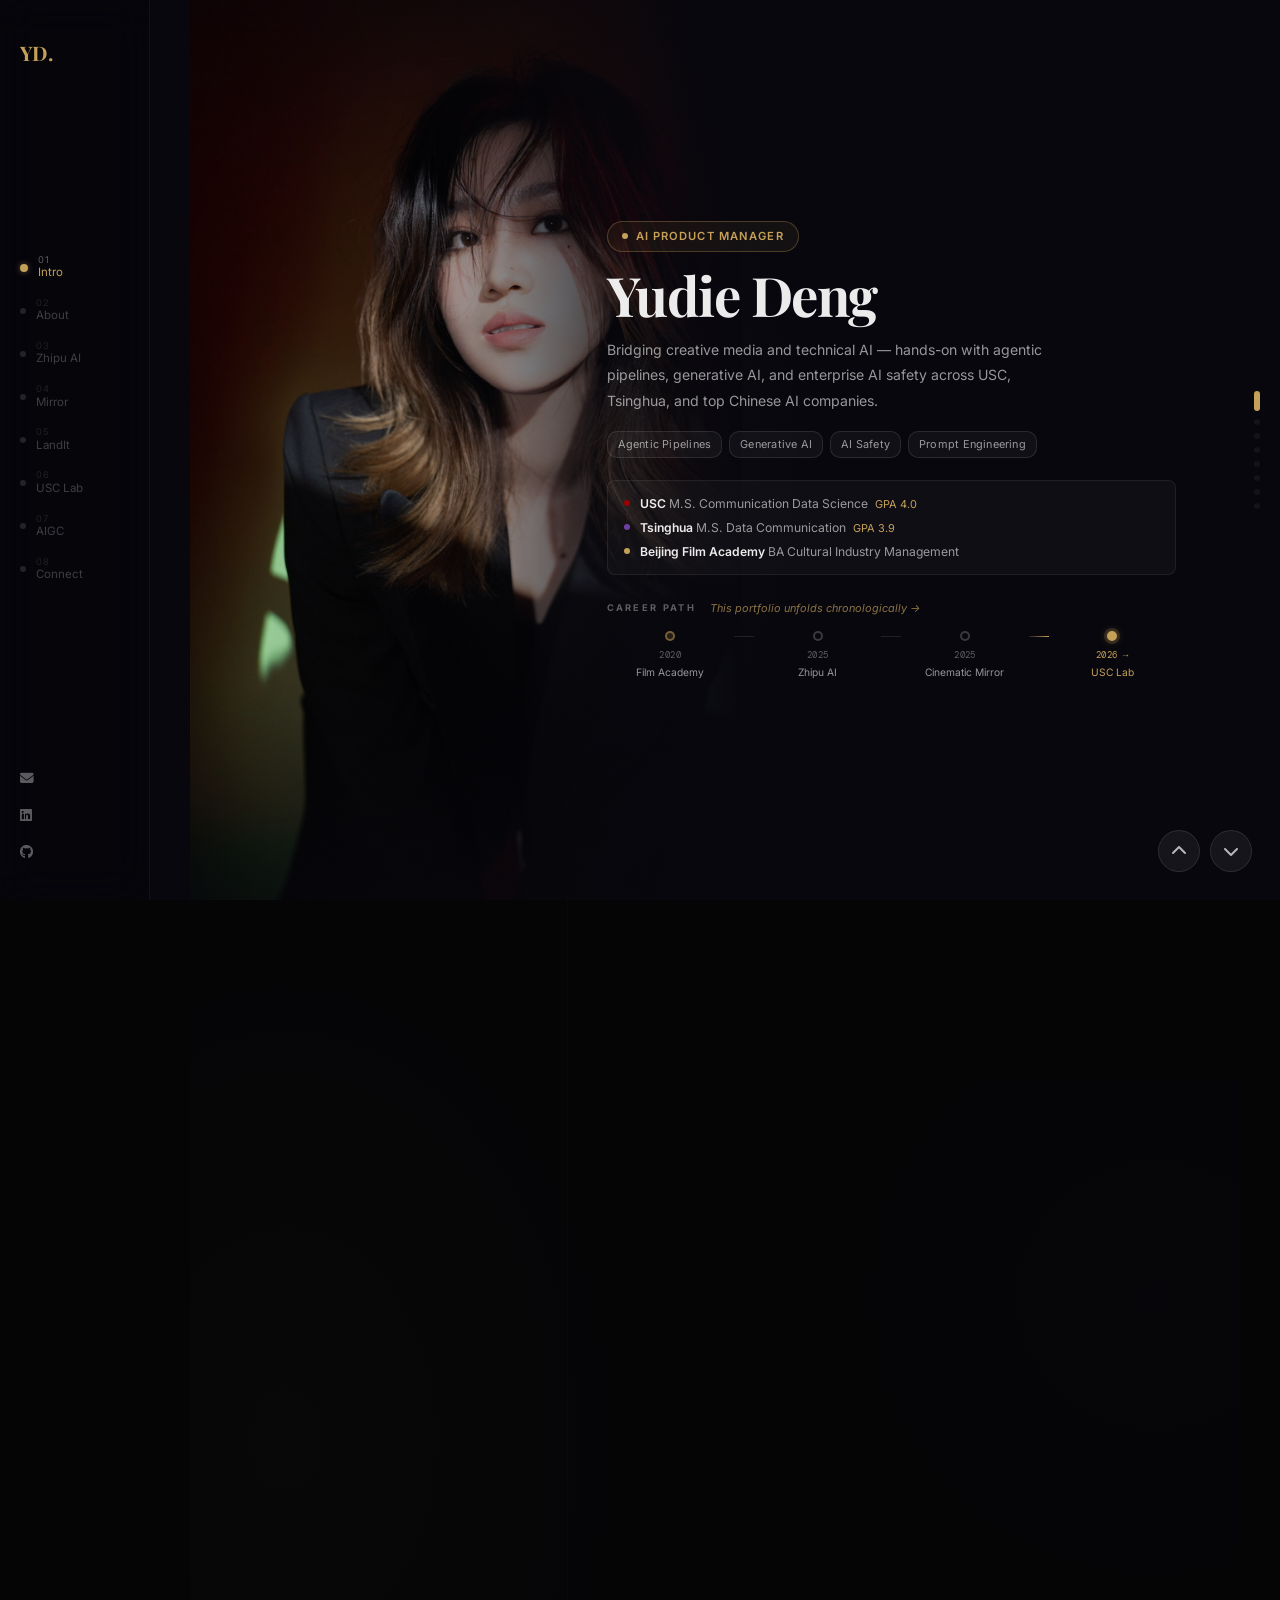
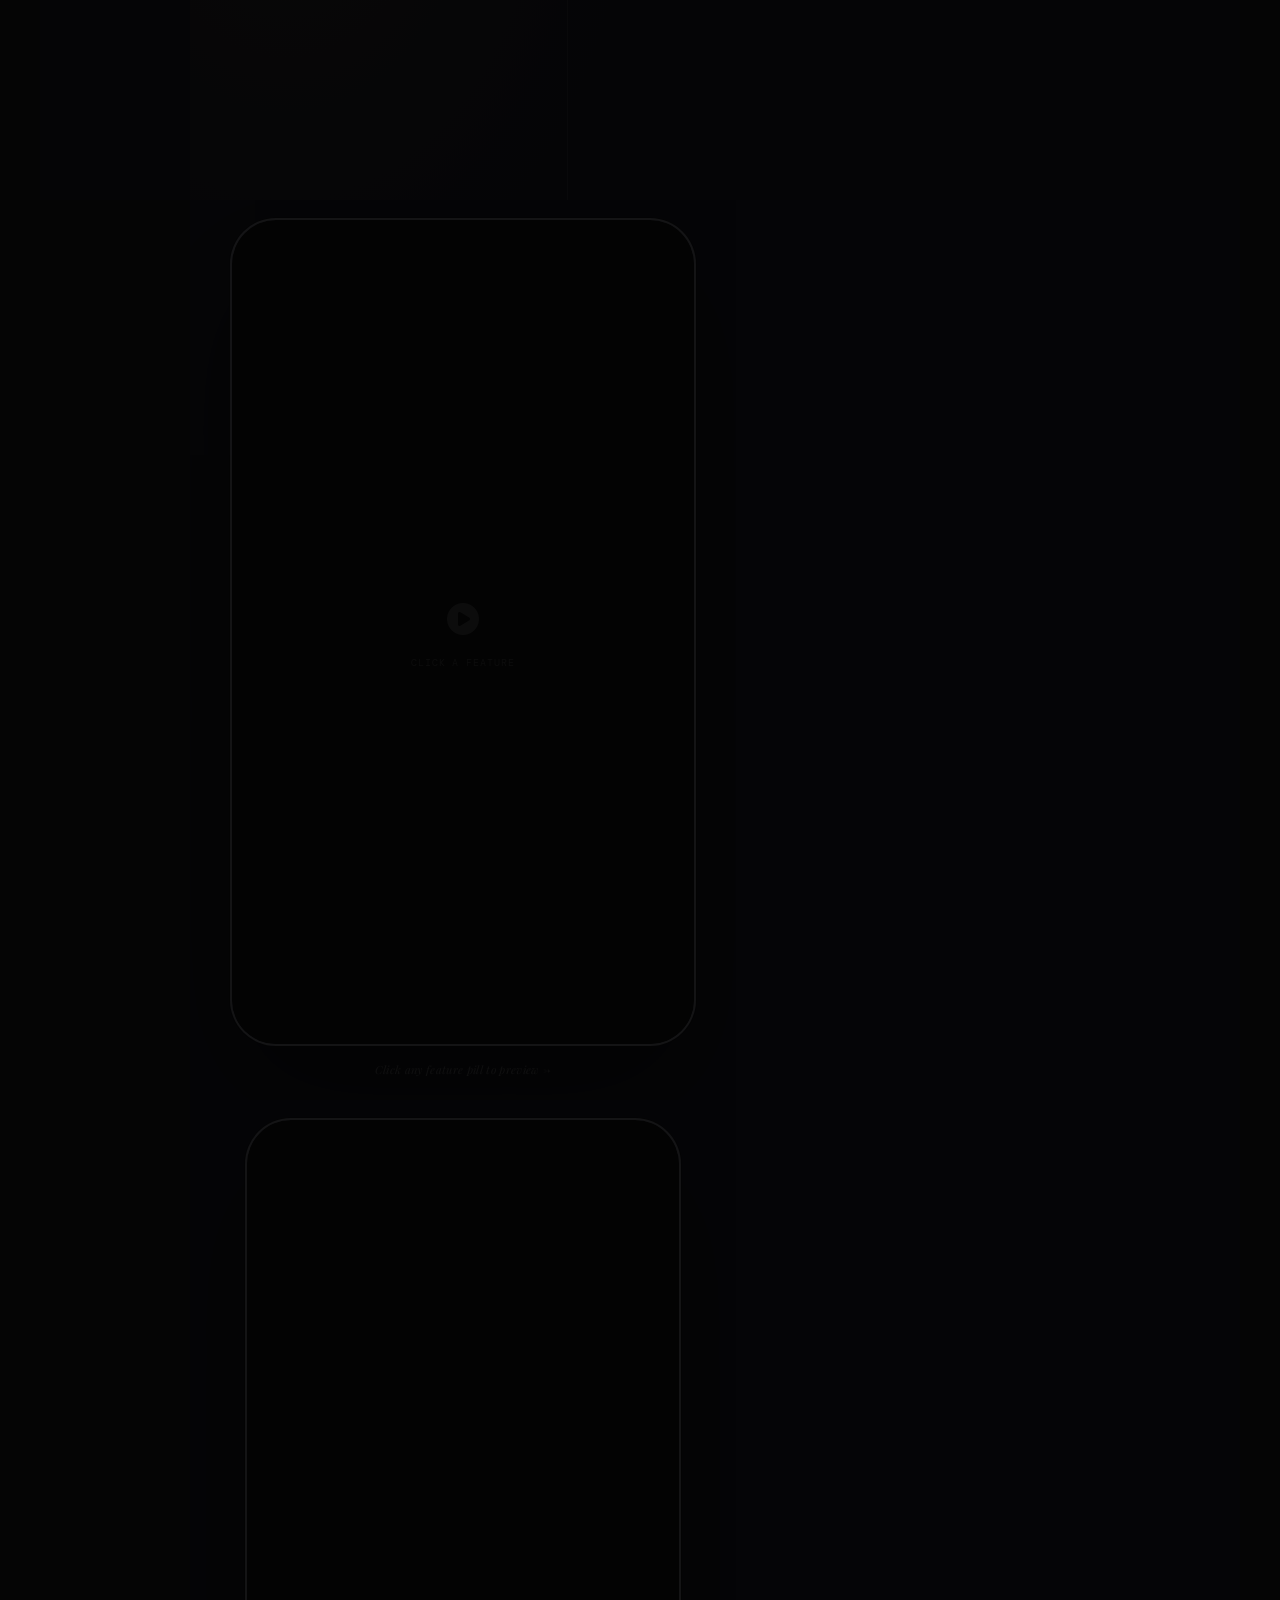
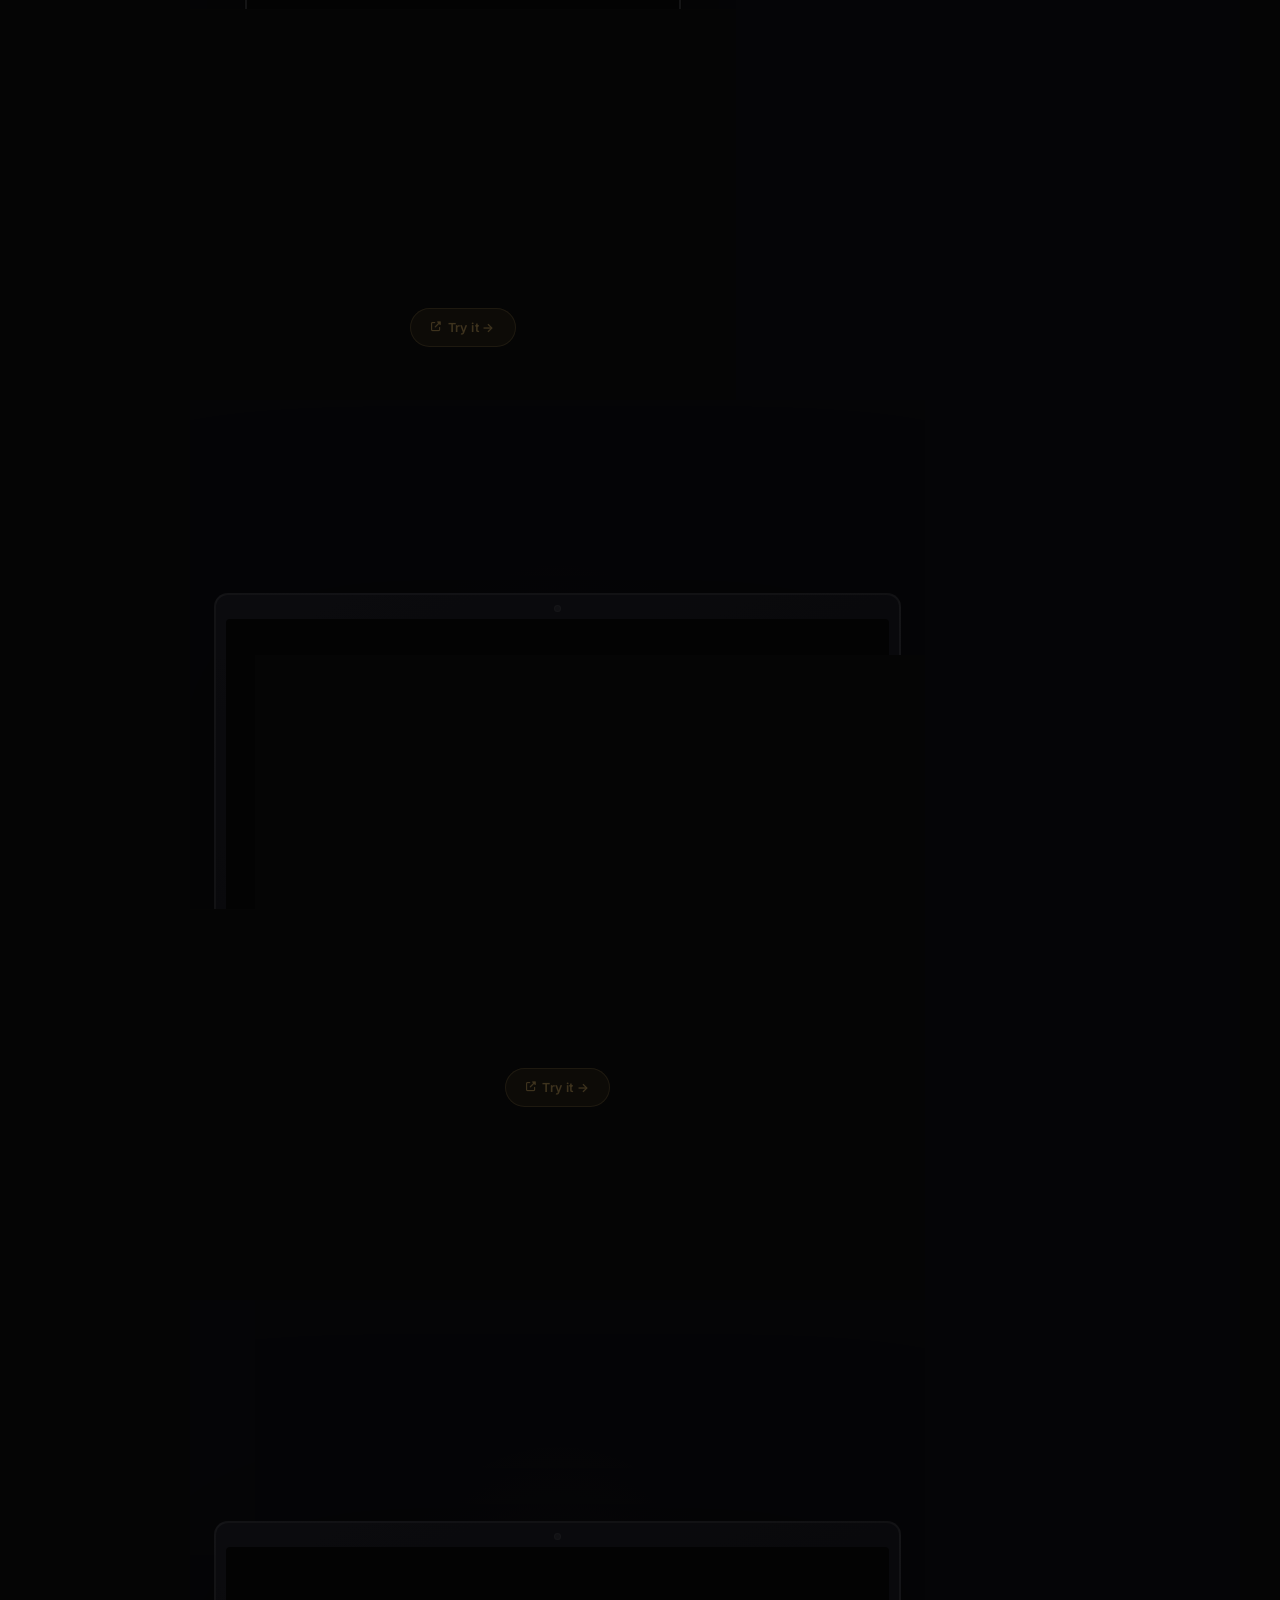
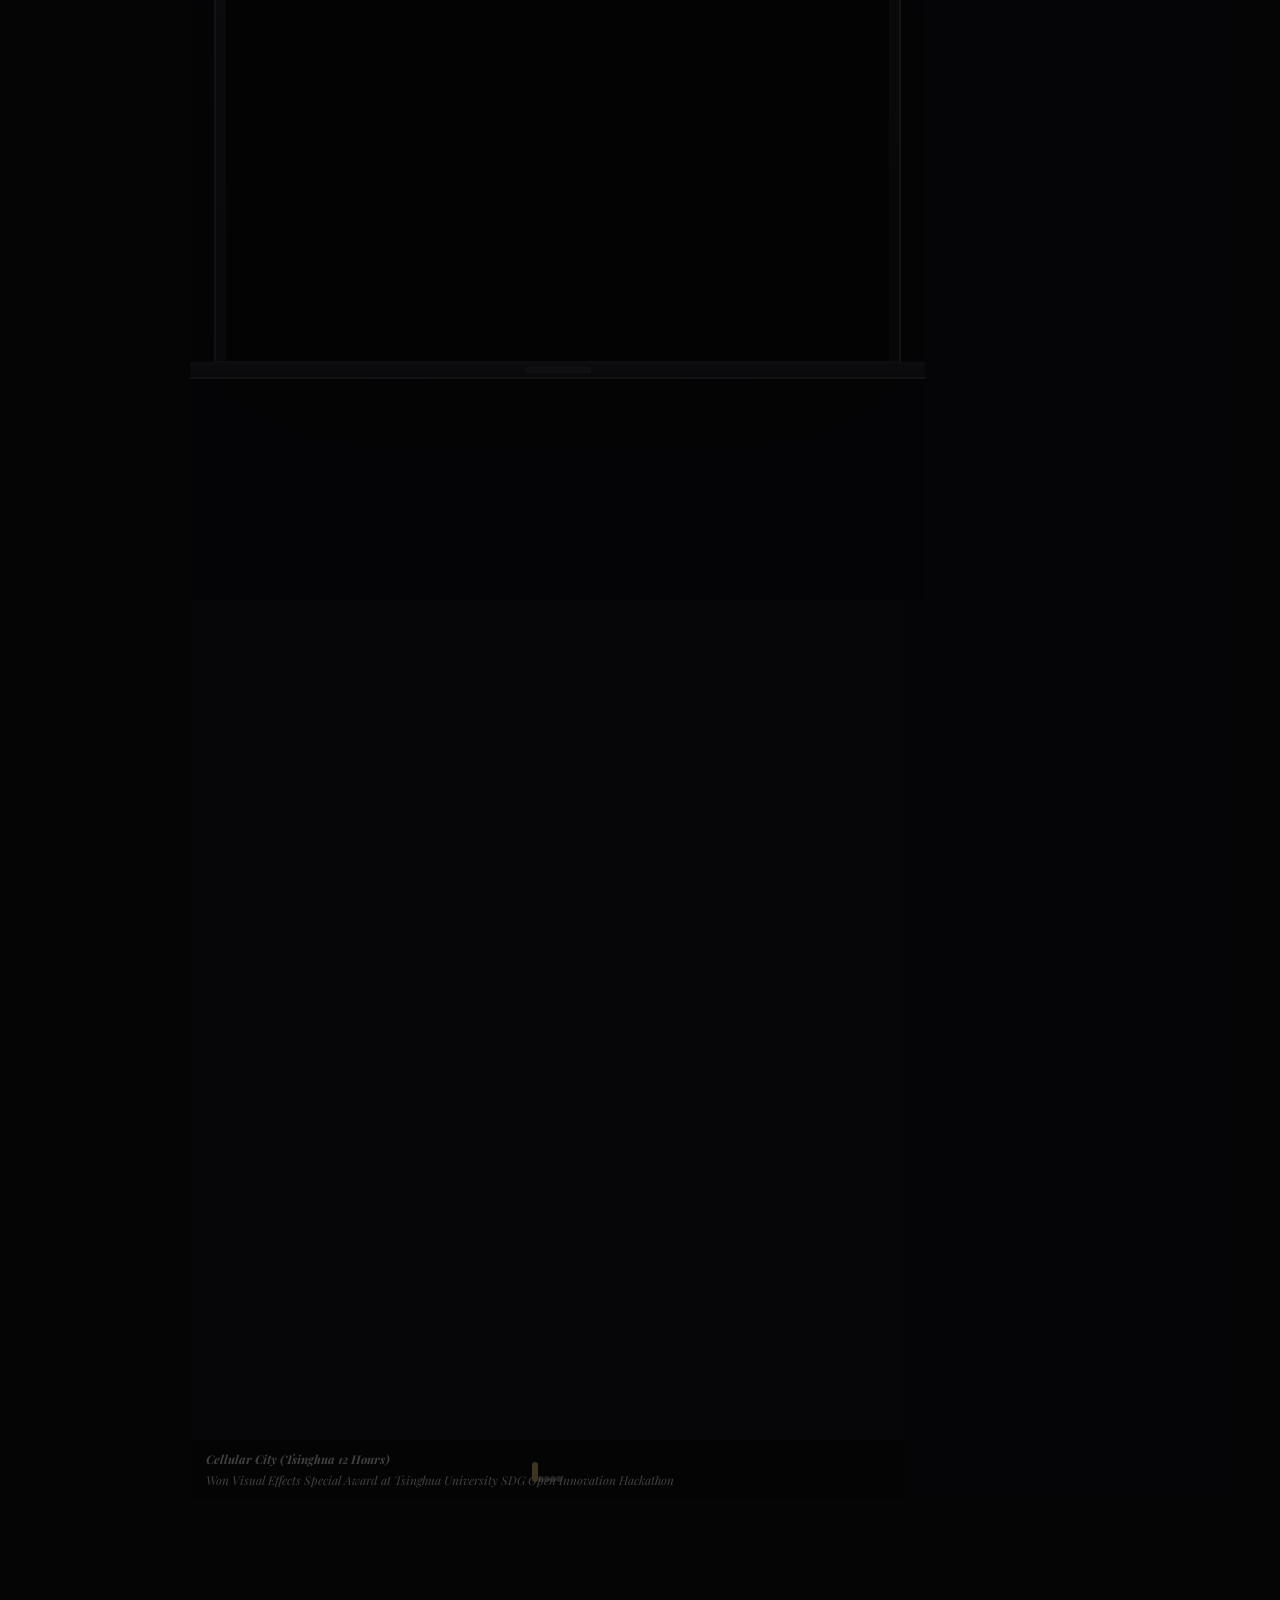
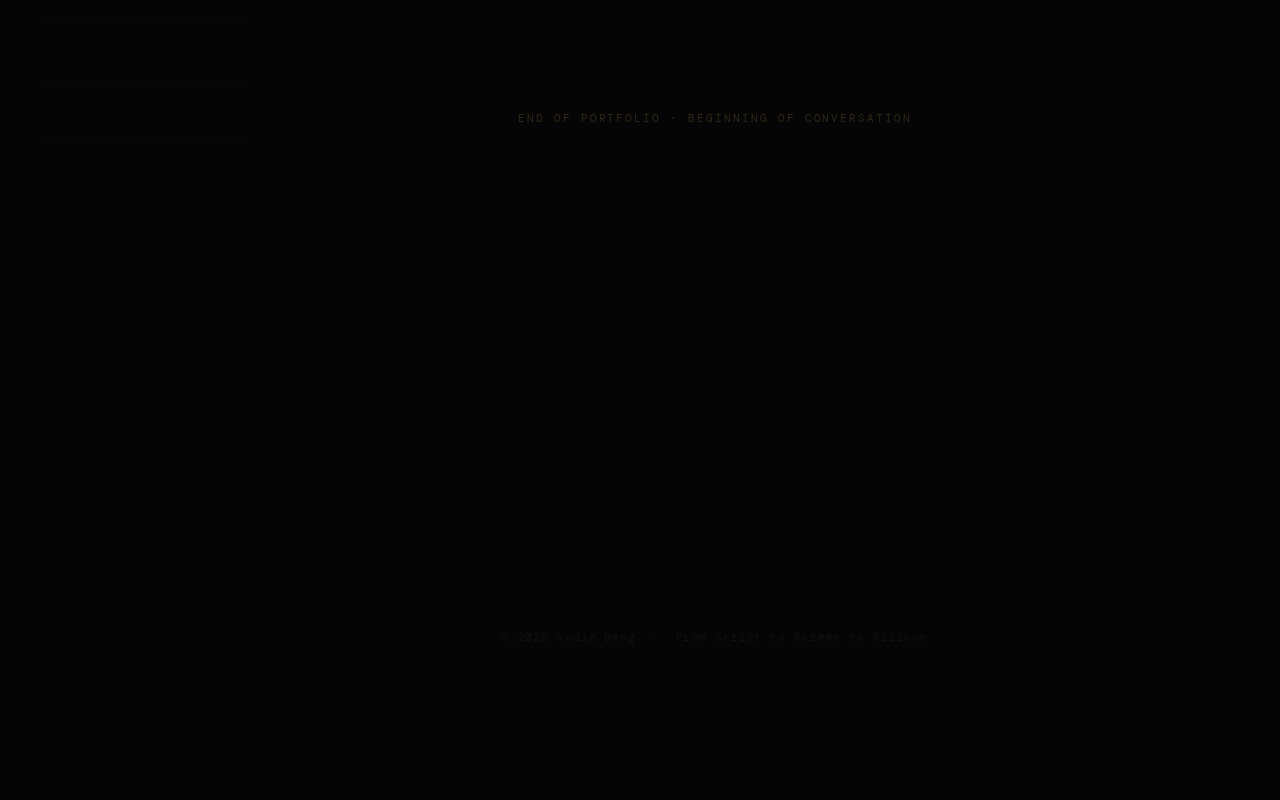
==== commit 248e9aa4: "Translate AIGC video titles and captions to English" ====
--- a/index.html
+++ b/index.html
@@ -734,12 +734,12 @@
                                     <div class="aigc-embed-slide">
                                         <iframe
                                             src="https://www.youtube-nocookie.com/embed/nJpXQpITNTg?rel=0&modestbranding=1"
-                                            title="清华十二时辰" frameborder="0"
+                                            title="Cellular City" frameborder="0"
                                             allow="accelerometer; autoplay; clipboard-write; encrypted-media; gyroscope; picture-in-picture"
                                             allowfullscreen></iframe>
                                     </div>
                                     <div class="fs-media-caption">
-                                        <strong>清华十二时辰 (Cellular City)</strong><br>
+                                        <strong>Cellular City (Tsinghua 12 Hours)</strong><br>
                                         Won Visual Effects Special Award at Tsinghua University SDG Open Innovation
                                         Hackathon
                                     </div>
@@ -748,12 +748,12 @@
                                     <div class="aigc-embed-slide">
                                         <iframe
                                             src="https://www.youtube-nocookie.com/embed/J0ch24ktZeE?rel=0&modestbranding=1"
-                                            title="执笔" frameborder="0"
+                                            title="The Pen" frameborder="0"
                                             allow="accelerometer; autoplay; clipboard-write; encrypted-media; gyroscope; picture-in-picture"
                                             allowfullscreen></iframe>
                                     </div>
                                     <div class="fs-media-caption">
-                                        <strong>执笔 (The Pen)</strong><br>
+                                        <strong>The Pen</strong><br>
                                         Nominated for 25th Beijing Film Academy Animation Awards; won 2nd Prize (Alipay)
                                         and AI Intelligent Video Excellence Award at the 5th Future Audio-Visual
                                         Innovation Competition
@@ -763,21 +763,21 @@
                                     <div class="aigc-embed-slide">
                                         <iframe
                                             src="https://www.youtube-nocookie.com/embed/9Asi36P_-DA?rel=0&modestbranding=1"
-                                            title="向日葵村" frameborder="0"
+                                            title="Sunflower Village" frameborder="0"
                                             allow="accelerometer; autoplay; clipboard-write; encrypted-media; gyroscope; picture-in-picture"
                                             allowfullscreen></iframe>
                                     </div>
-                                    <div class="fs-media-caption">向日葵村</div>
+                                    <div class="fs-media-caption">Sunflower Village</div>
                                 </div>
                                 <div class="swiper-slide">
                                     <div class="aigc-embed-slide">
                                         <iframe
                                             src="https://www.youtube-nocookie.com/embed/3llQAtCn5Ks?rel=0&modestbranding=1"
-                                            title="zooo" frameborder="0"
+                                            title="Zooom Companion" frameborder="0"
                                             allow="accelerometer; autoplay; clipboard-write; encrypted-media; gyroscope; picture-in-picture"
                                             allowfullscreen></iframe>
                                     </div>
-                                    <div class="fs-media-caption">zooo</div>
+                                    <div class="fs-media-caption">Zooom Character Demo</div>
                                 </div>
                                 <div class="swiper-slide">
                                     <div class="aigc-embed-slide"
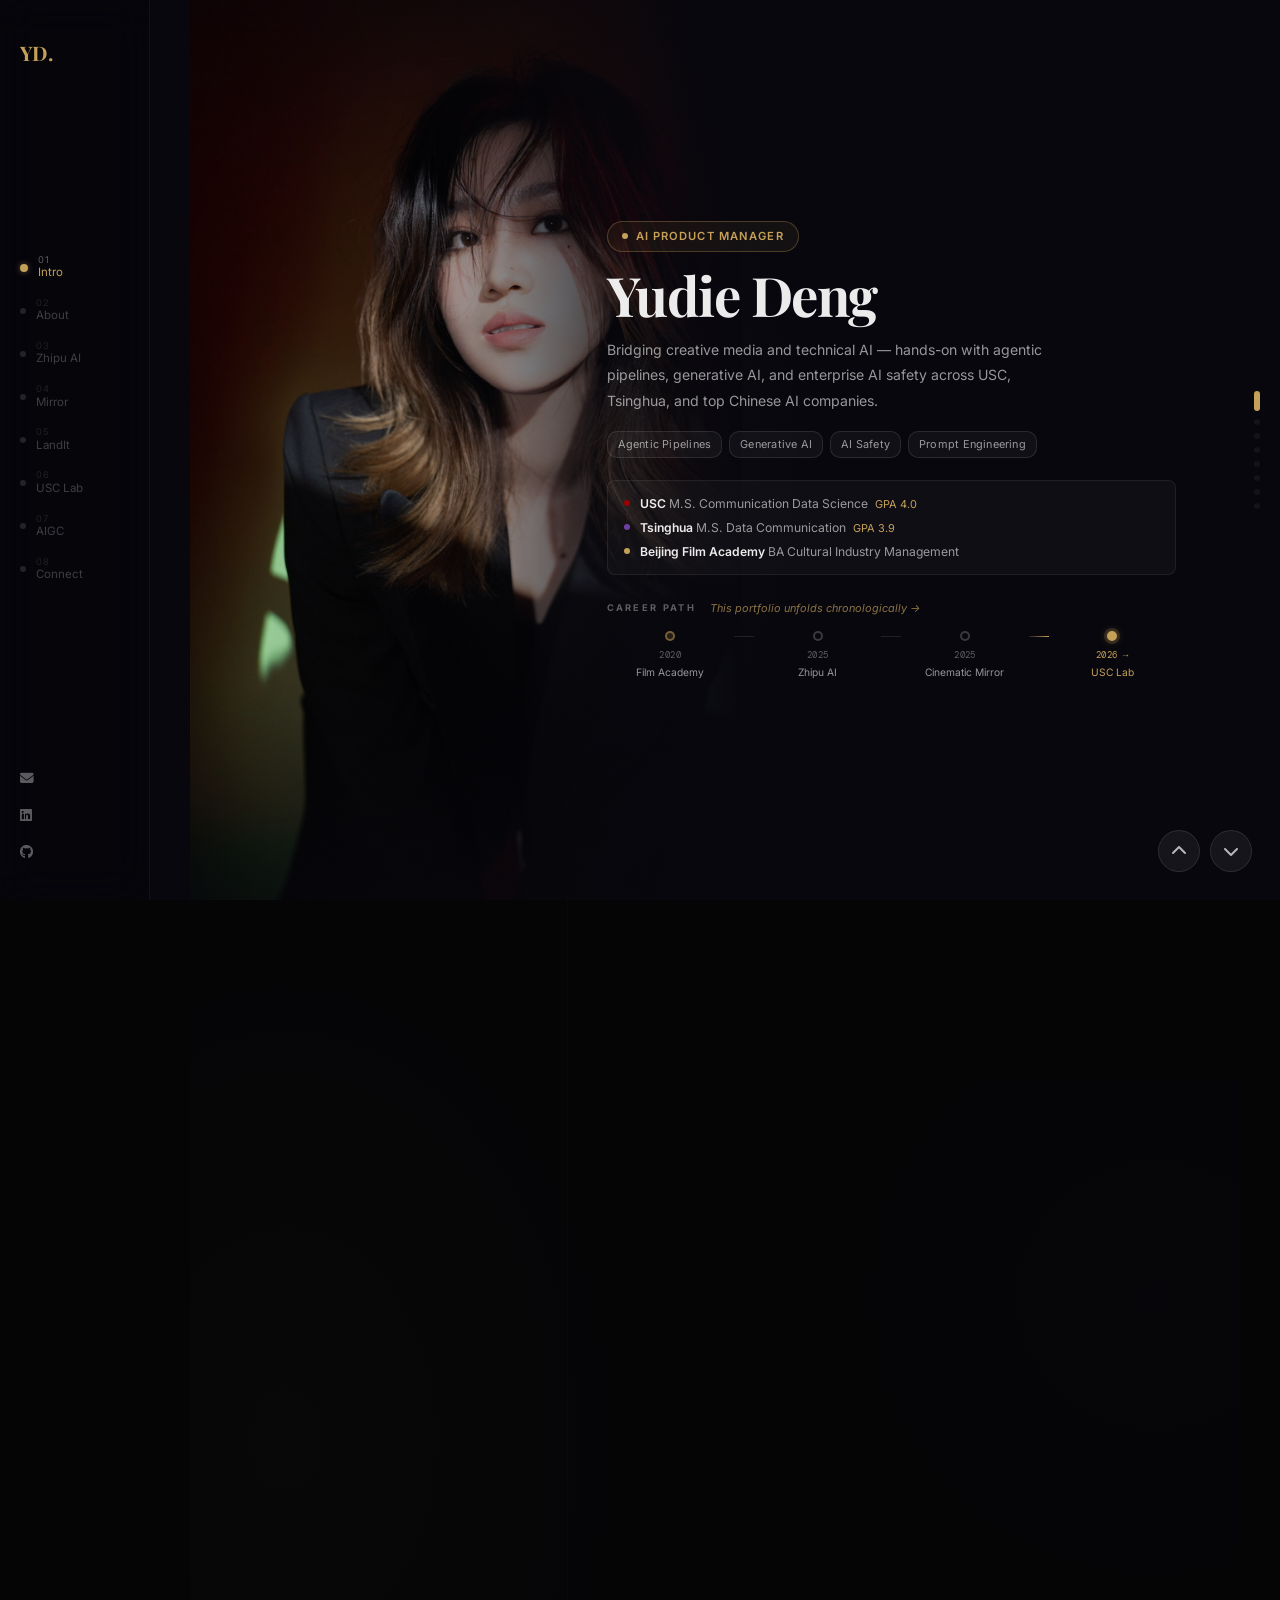
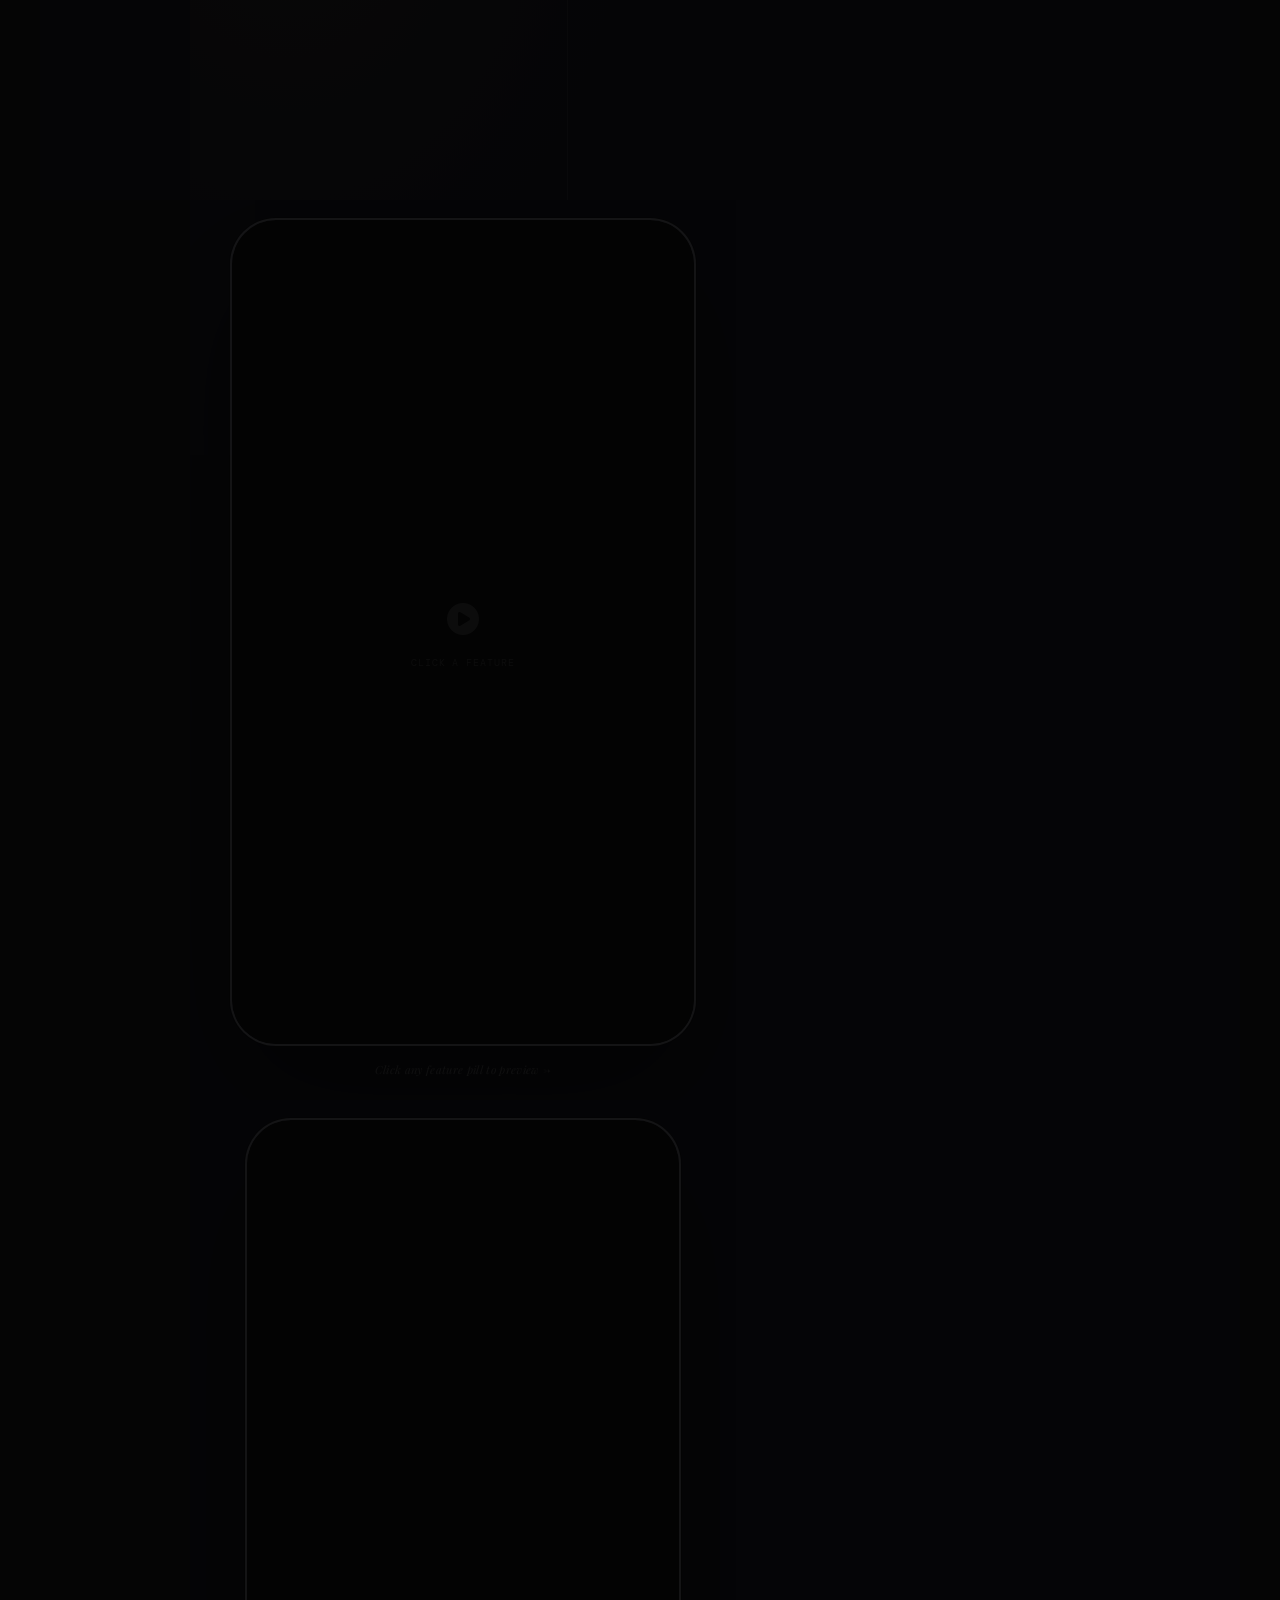
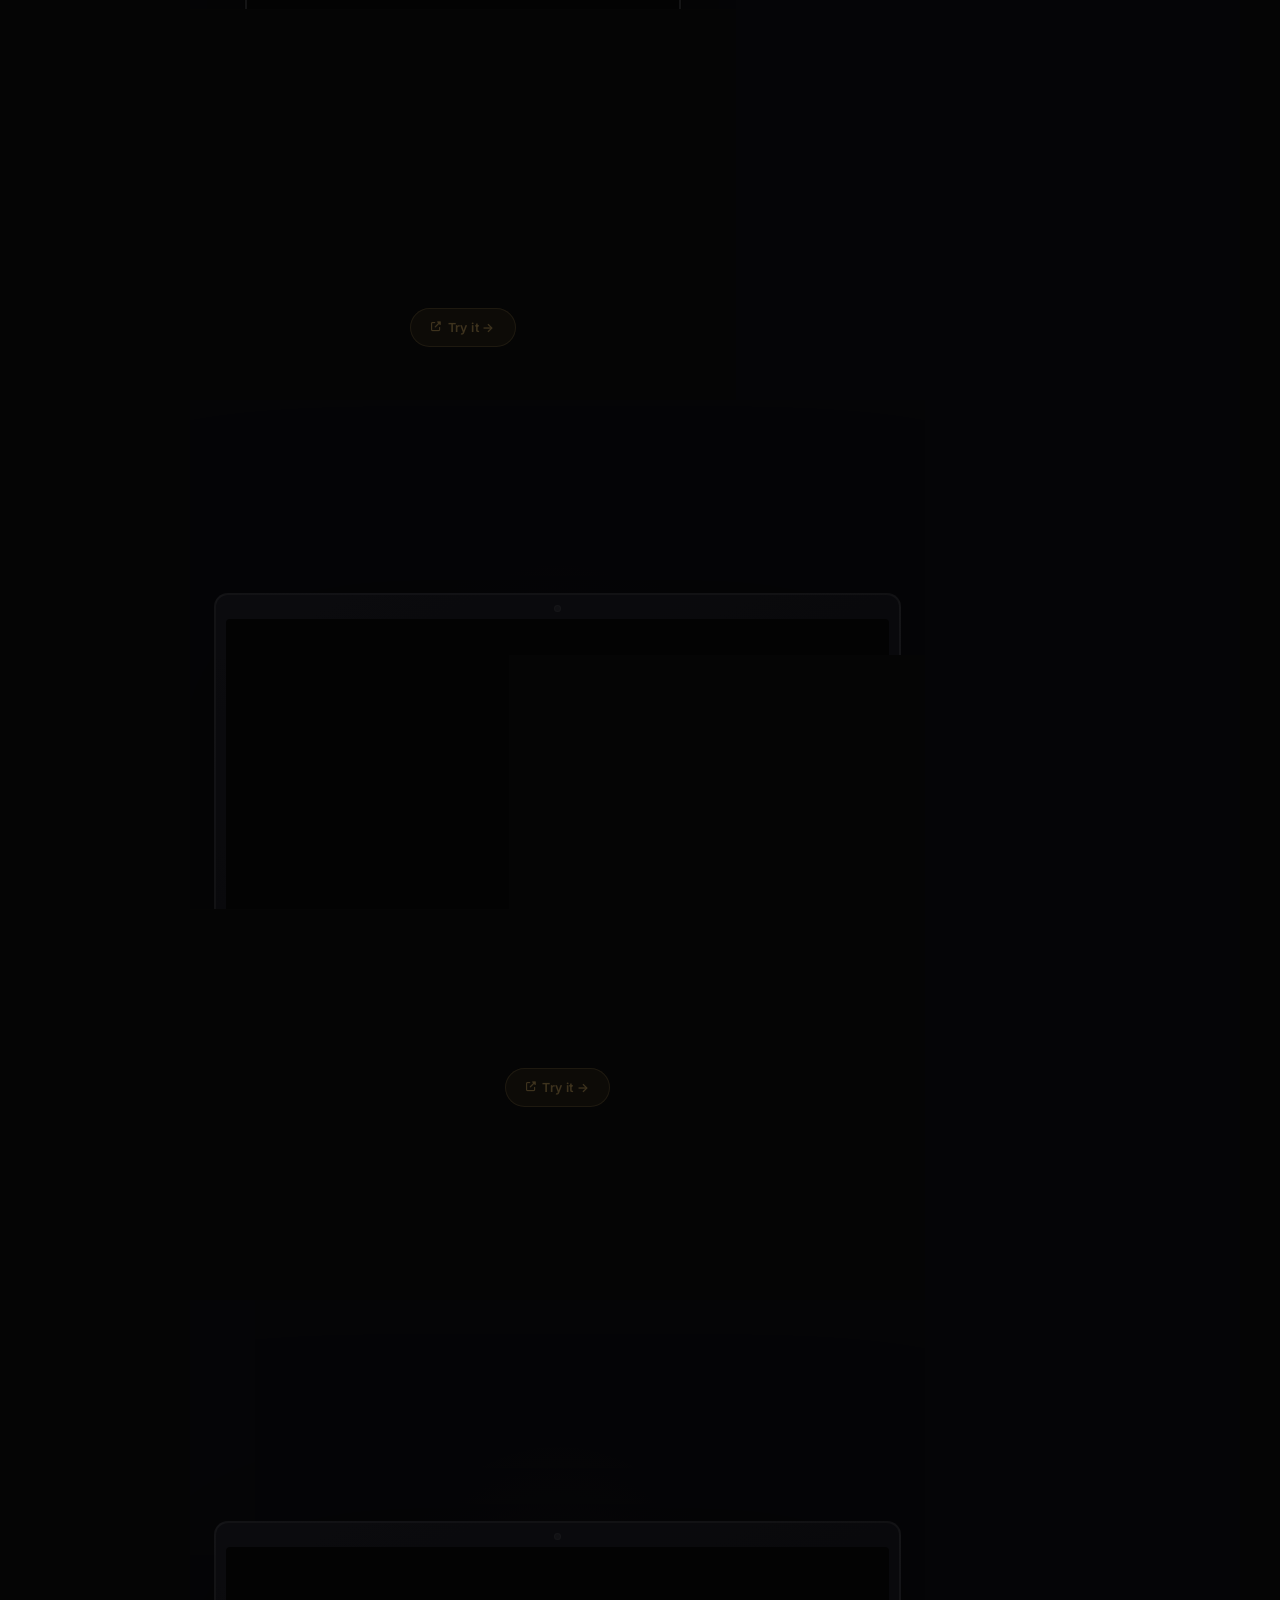
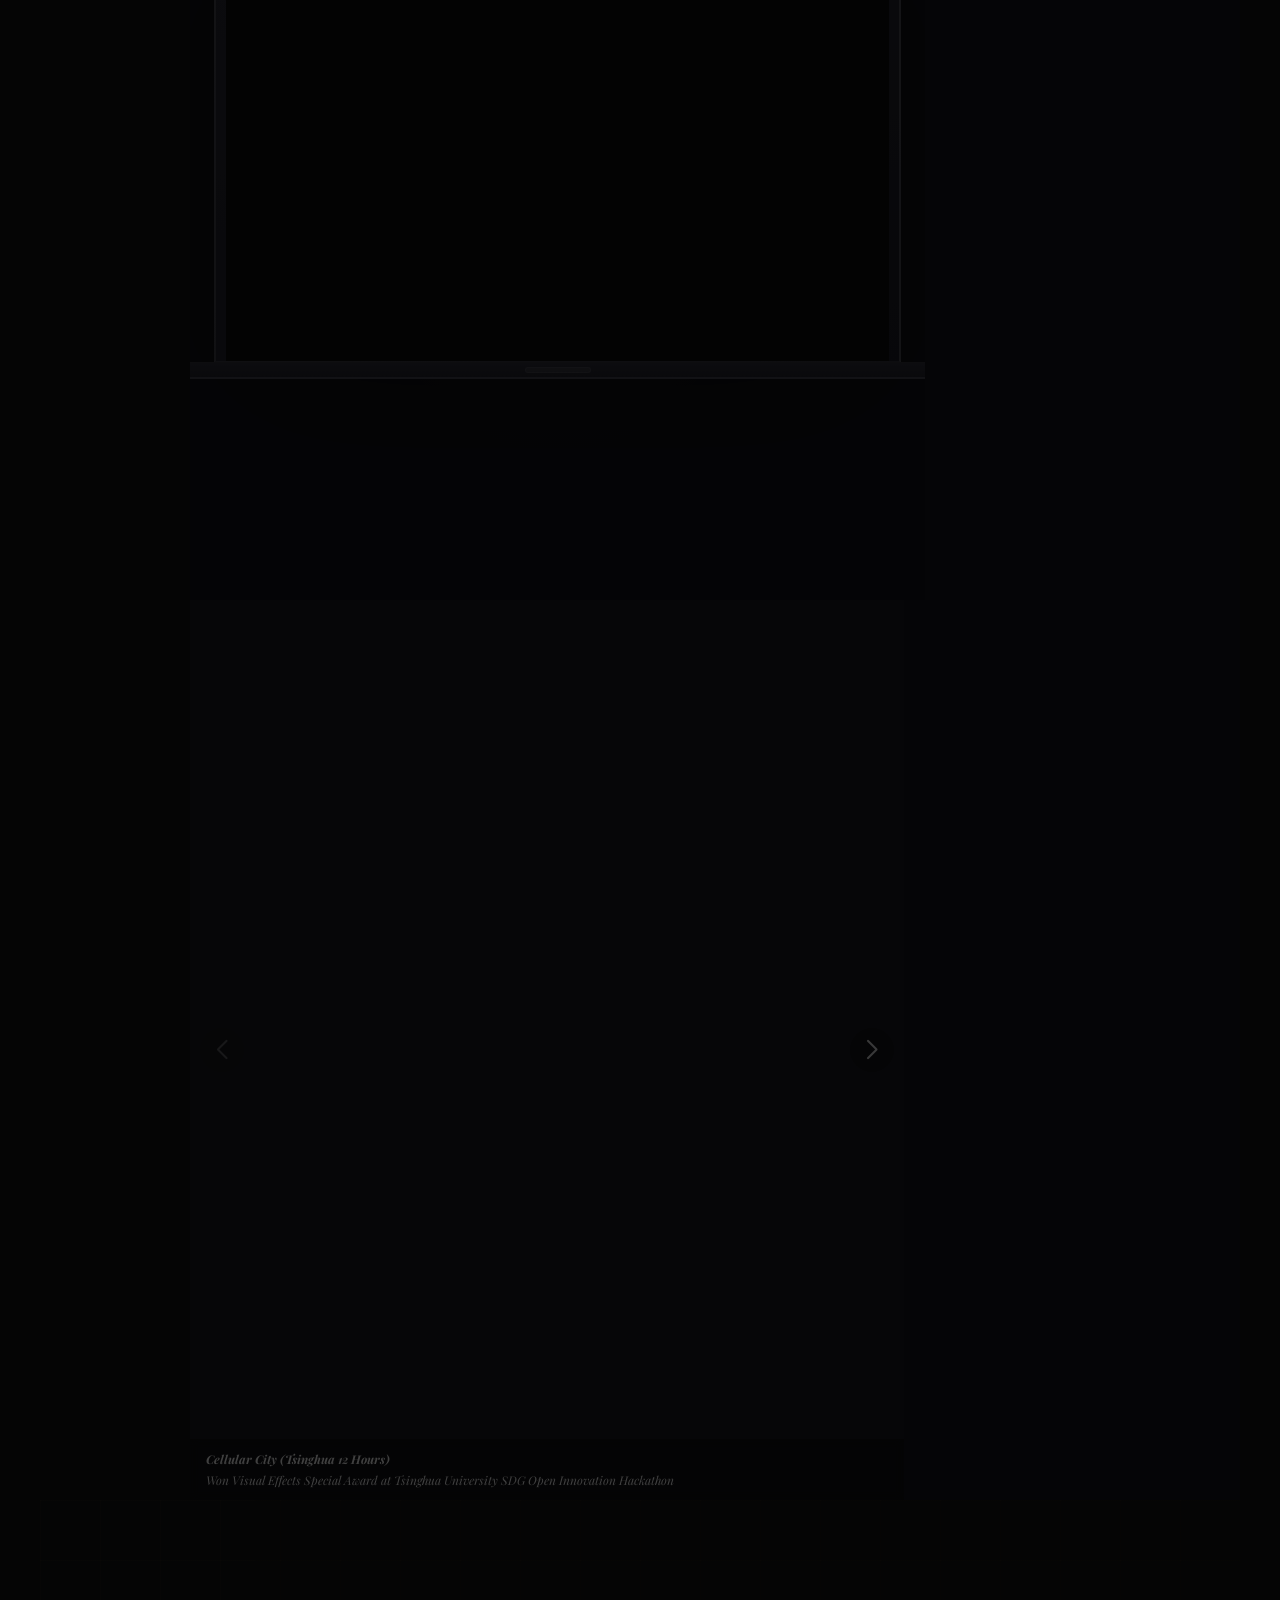
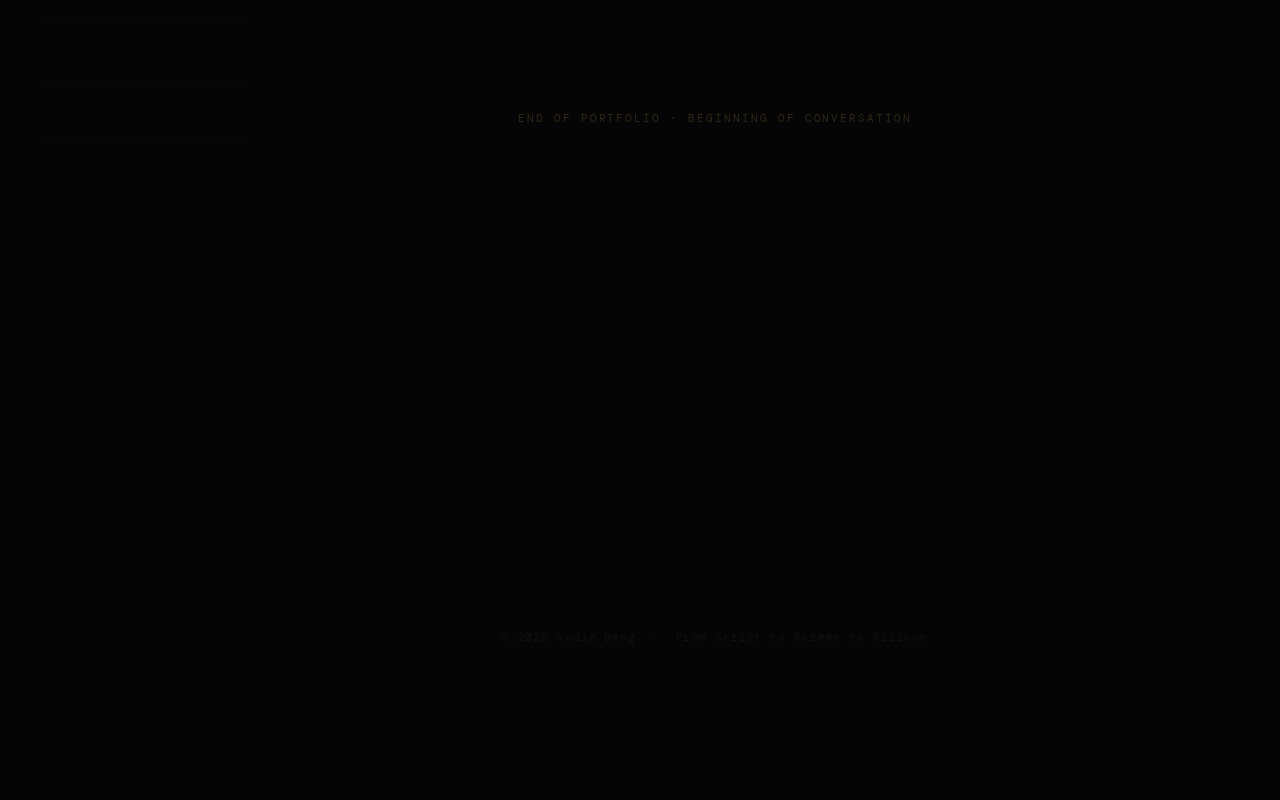
==== commit 20f45af3: "Replace AIGC slider pagination dots with side navigation arrows" ====
--- a/index.html
+++ b/index.html
@@ -792,7 +792,9 @@
                                 </div>
                                 <!-- Only videos shown in AIGC section as requested -->
                             </div>
-                            <div class="swiper-pagination gallery-pagination"></div>
+                            <!-- Swiper navigation arrows instead of pagination dots -->
+                            <div class="swiper-button-prev gallery-prev"></div>
+                            <div class="swiper-button-next gallery-next"></div>
                         </div>
                     </div>
                     <div class="fs-content">
--- a/css/style.css
+++ b/css/style.css
@@ -3729,6 +3729,39 @@
     display: block;
 }
 
+/* Custom Swiper Navigation Arrows for AIGC */
+.gallery-prev,
+.gallery-next {
+    color: rgba(255, 255, 255, 0.7) !important;
+    background: rgba(0, 0, 0, 0.4);
+    width: 44px !important;
+    height: 44px !important;
+    border-radius: 50%;
+    transition: all 0.3s ease;
+}
+
+.gallery-prev:hover,
+.gallery-next:hover {
+    color: #fff !important;
+    background: rgba(0, 0, 0, 0.8);
+    transform: scale(1.1);
+}
+
+.gallery-prev::after,
+.gallery-next::after {
+    font-size: 1.2rem !important;
+    font-weight: bold;
+}
+
+/* Hide arrows on very small screens to encourage swiping instead */
+@media (max-width: 600px) {
+
+    .gallery-prev,
+    .gallery-next {
+        display: none !important;
+    }
+}
+
 /* ════ CINEMATIC MIRROR SLIDE ════ */
 .cm-content {
     overflow-y: auto;
@@ -4066,13 +4099,21 @@
     }
 
     .hero-photo-wrap {
-        width: 55%;
+        width: calc(100% - 44px);
+        left: 44px;
+        opacity: 0.35;
+        /* Darken photo so layered text is readable */
     }
 
     .hero-text {
-        margin-left: 40%;
-        width: 60%;
-        padding: 30px 24px;
+        margin-left: 0;
+        width: 100%;
+        padding: 40px 24px;
+        align-items: flex-start;
+    }
+
+    .hero-name {
+        font-size: 2.8rem;
     }
 
     .about-deco {
@@ -4086,6 +4127,7 @@
     .fs-visual {
         flex: 0 0 45vh;
         width: 100%;
+        order: -1;
     }
 
     .fs-slide.fs-media .fs-visual {
@@ -4102,10 +4144,58 @@
     }
 
     .phone-mockup {
-        max-height: 380px;
+        max-height: 50vh;
+        width: auto;
+        aspect-ratio: 300/600;
     }
 
     .laptop-mockup {
         max-width: 100%;
     }
+
+    .laptop-body {
+        width: 100%;
+        /* Prevent horizontal overflow on mobile from the original 110% */
+        border-radius: 0 0 4px 4px;
+    }
+
+    /* Fix Zhipu features layout on mobile */
+    .zf-pills {
+        gap: 6px;
+    }
+
+    .zf-pill {
+        padding: 6px 10px;
+        font-size: 0.65rem;
+    }
+
+    /* Cinematic pipeline sizing for mobile */
+    .cm-stage {
+        padding: 8px 10px;
+        flex-direction: row;
+        align-items: center;
+        gap: 12px;
+    }
+
+    .cm-stage-arrow {
+        display: none;
+        /* Hide vertical arrows when stacking horizontally or just save vertical space */
+    }
+
+    .interactive-hint {
+        font-size: 0.6rem;
+        padding: 4px 8px;
+    }
+}
+
+/* Extra small screens */
+@media (max-width: 480px) {
+    .laptop-wrap {
+        padding: 10px;
+    }
+
+    .fs-slide {
+        padding-left: 0;
+        /* Assuming nav disappears or moves to top/bottom */
+    }
 }
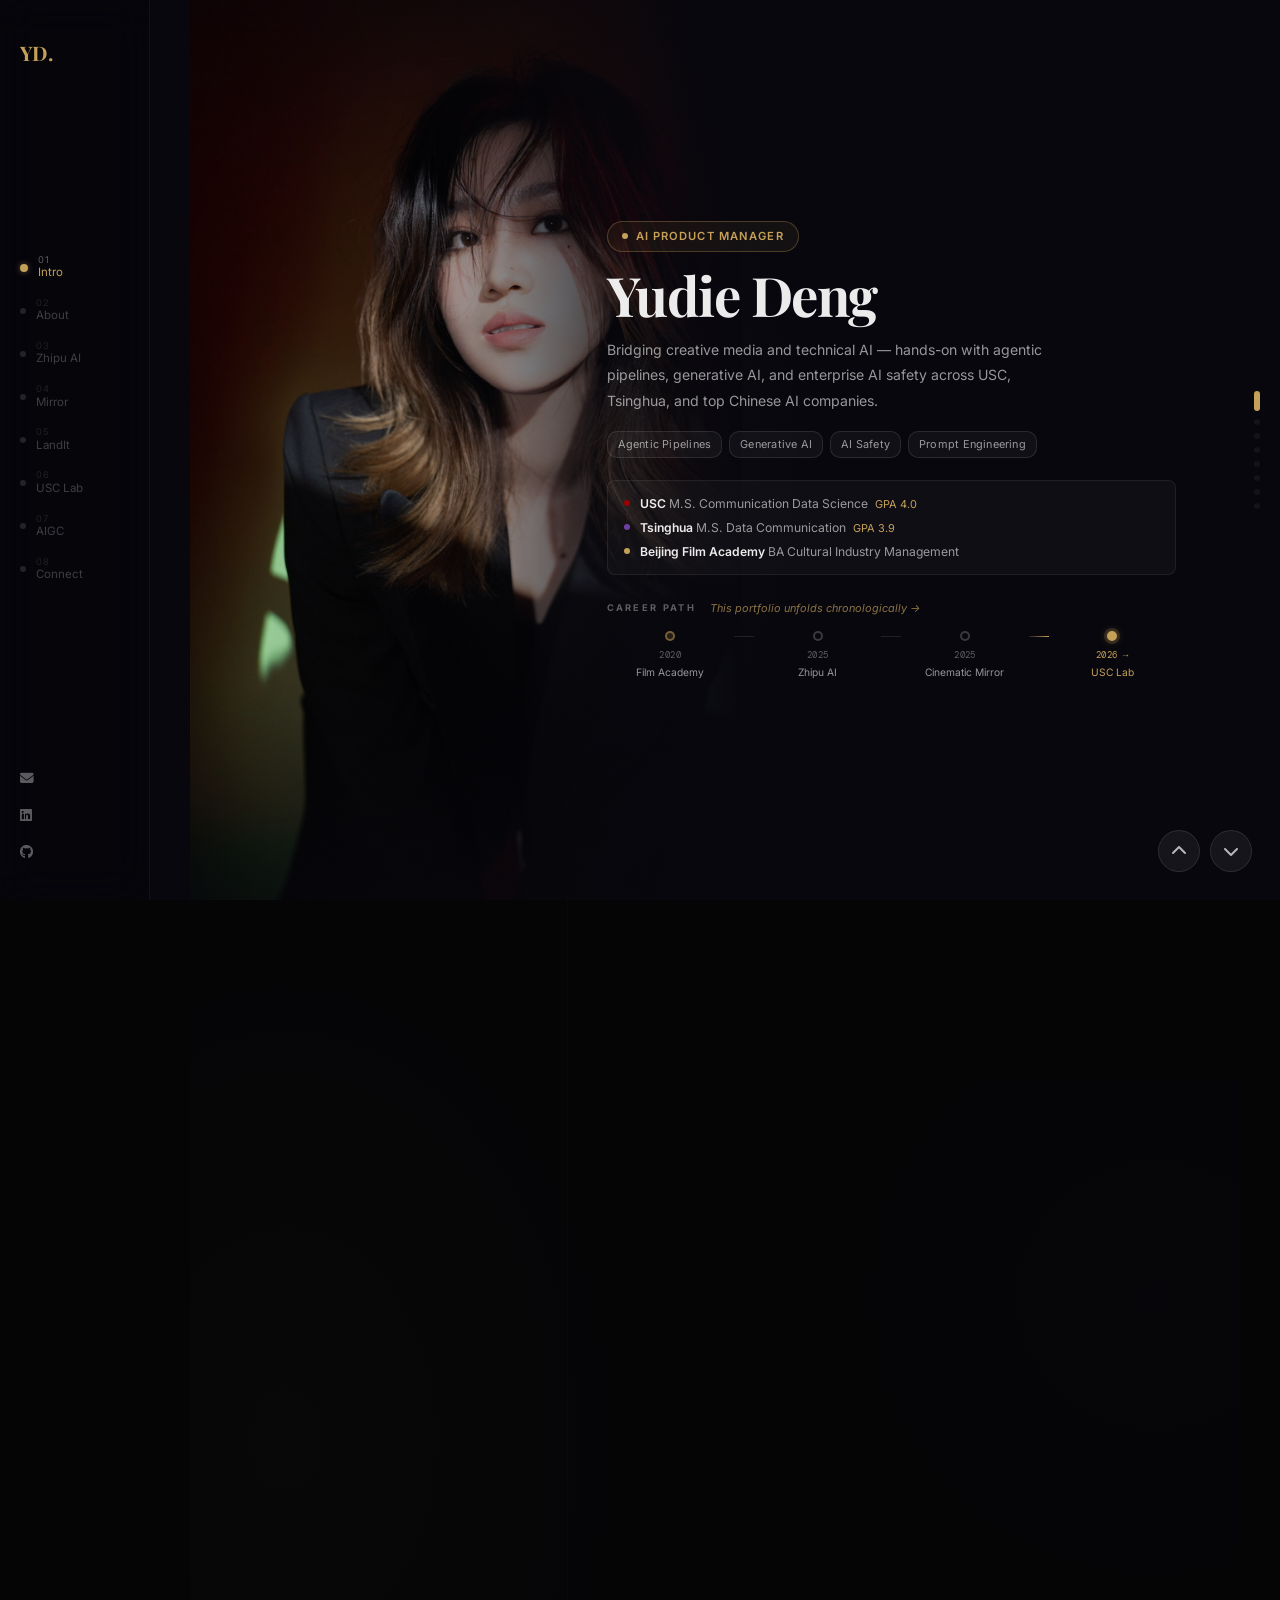
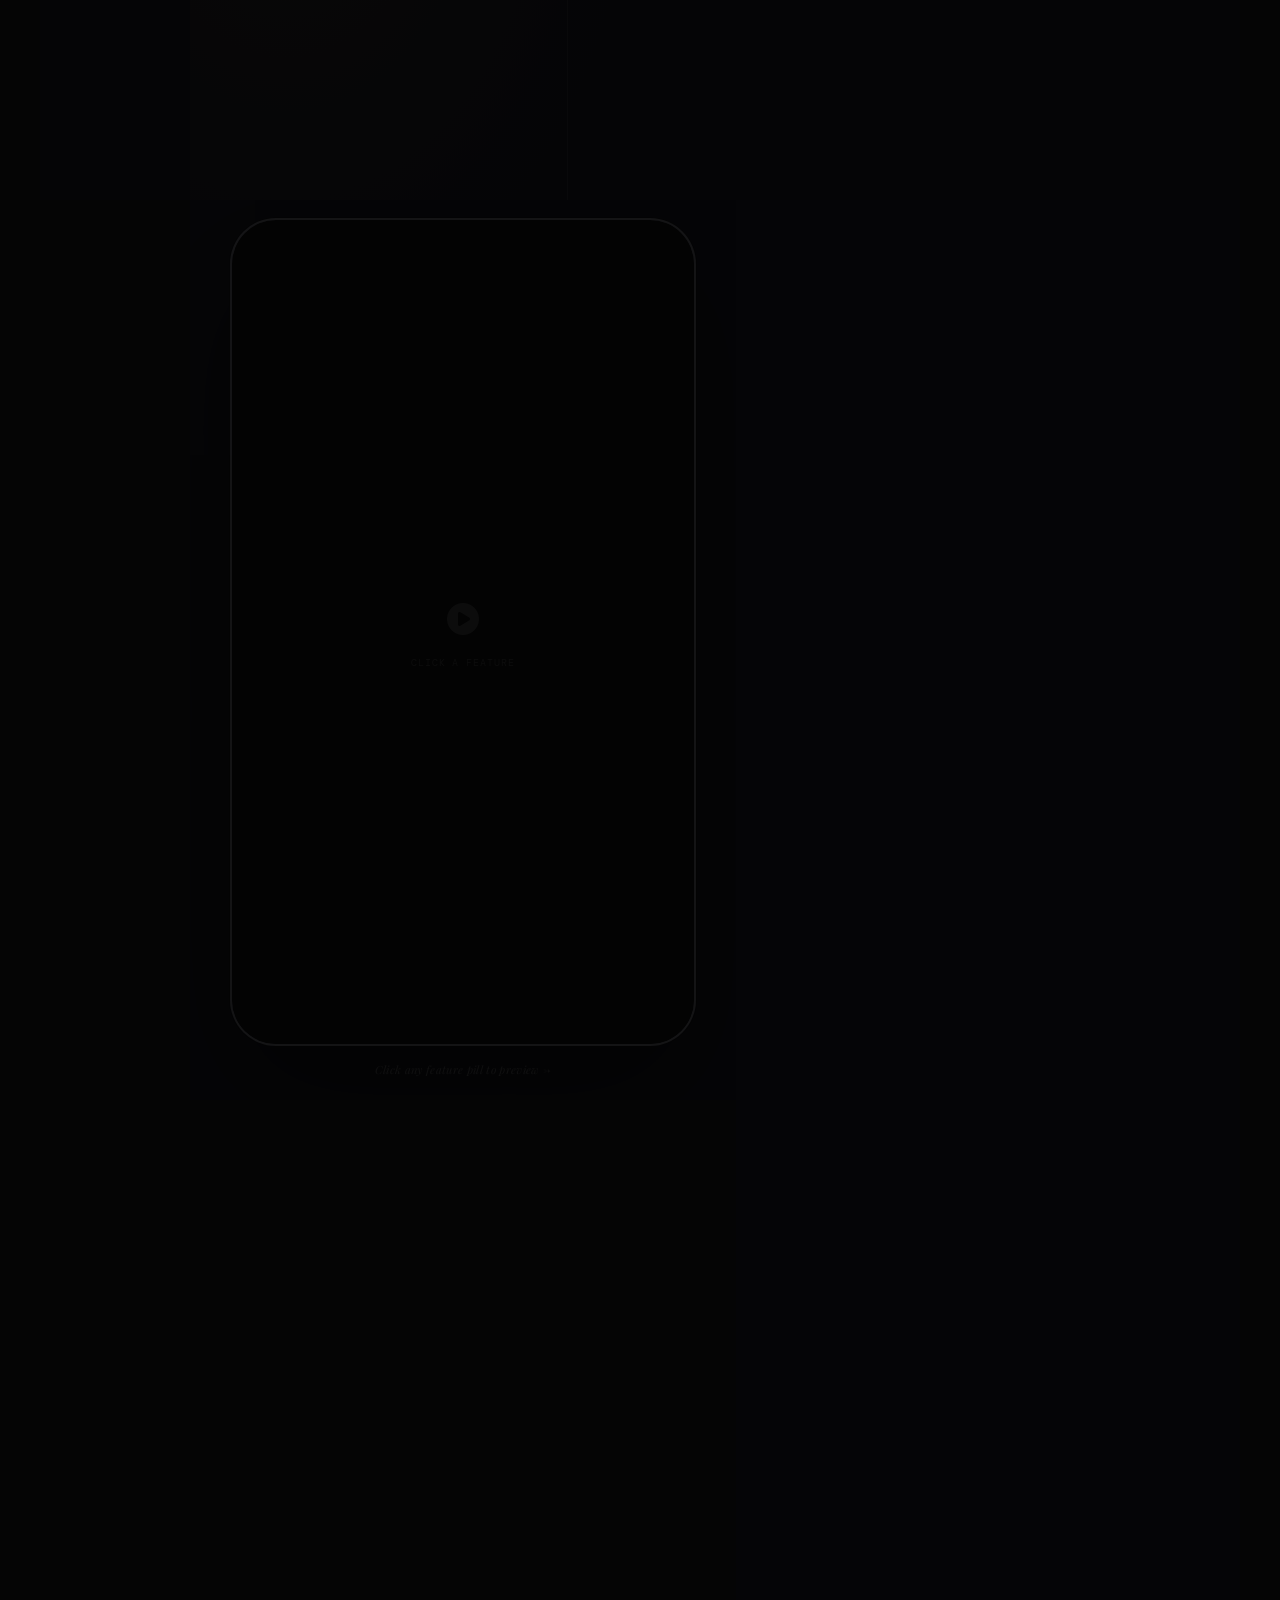
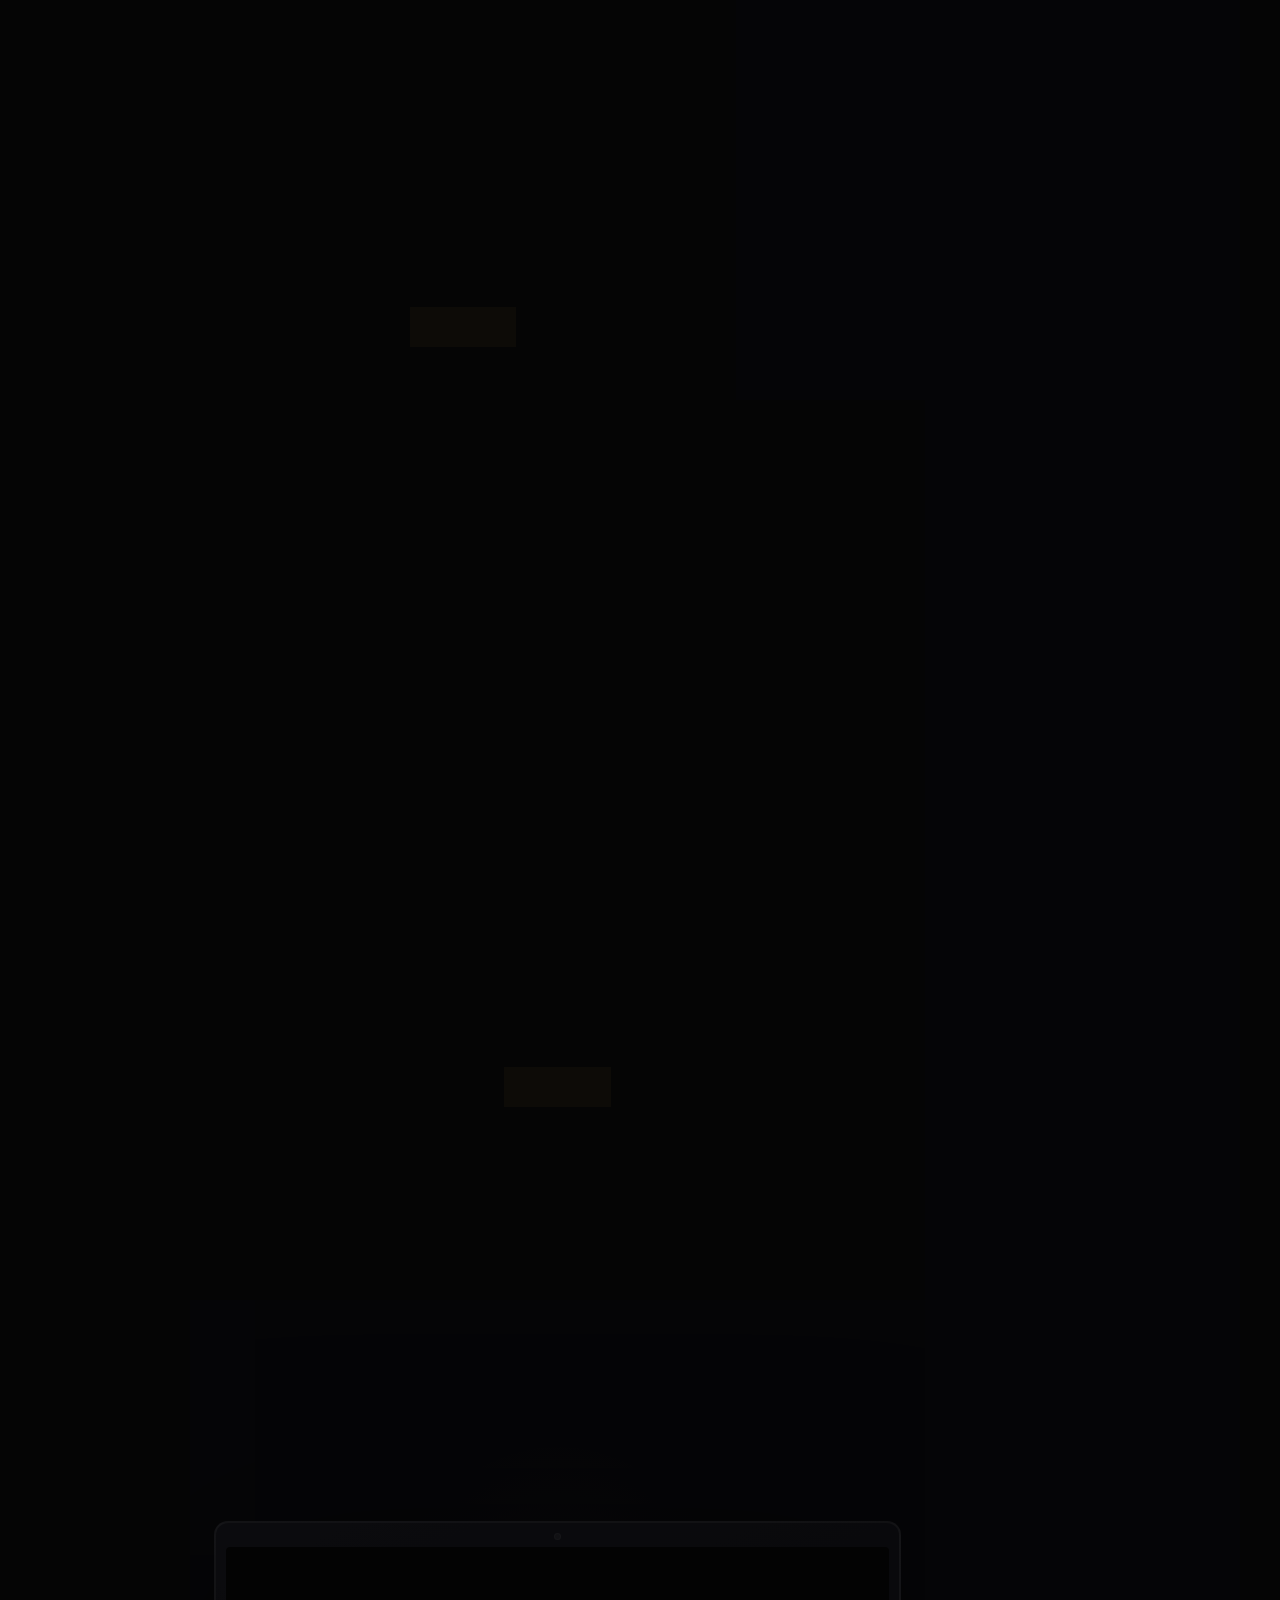
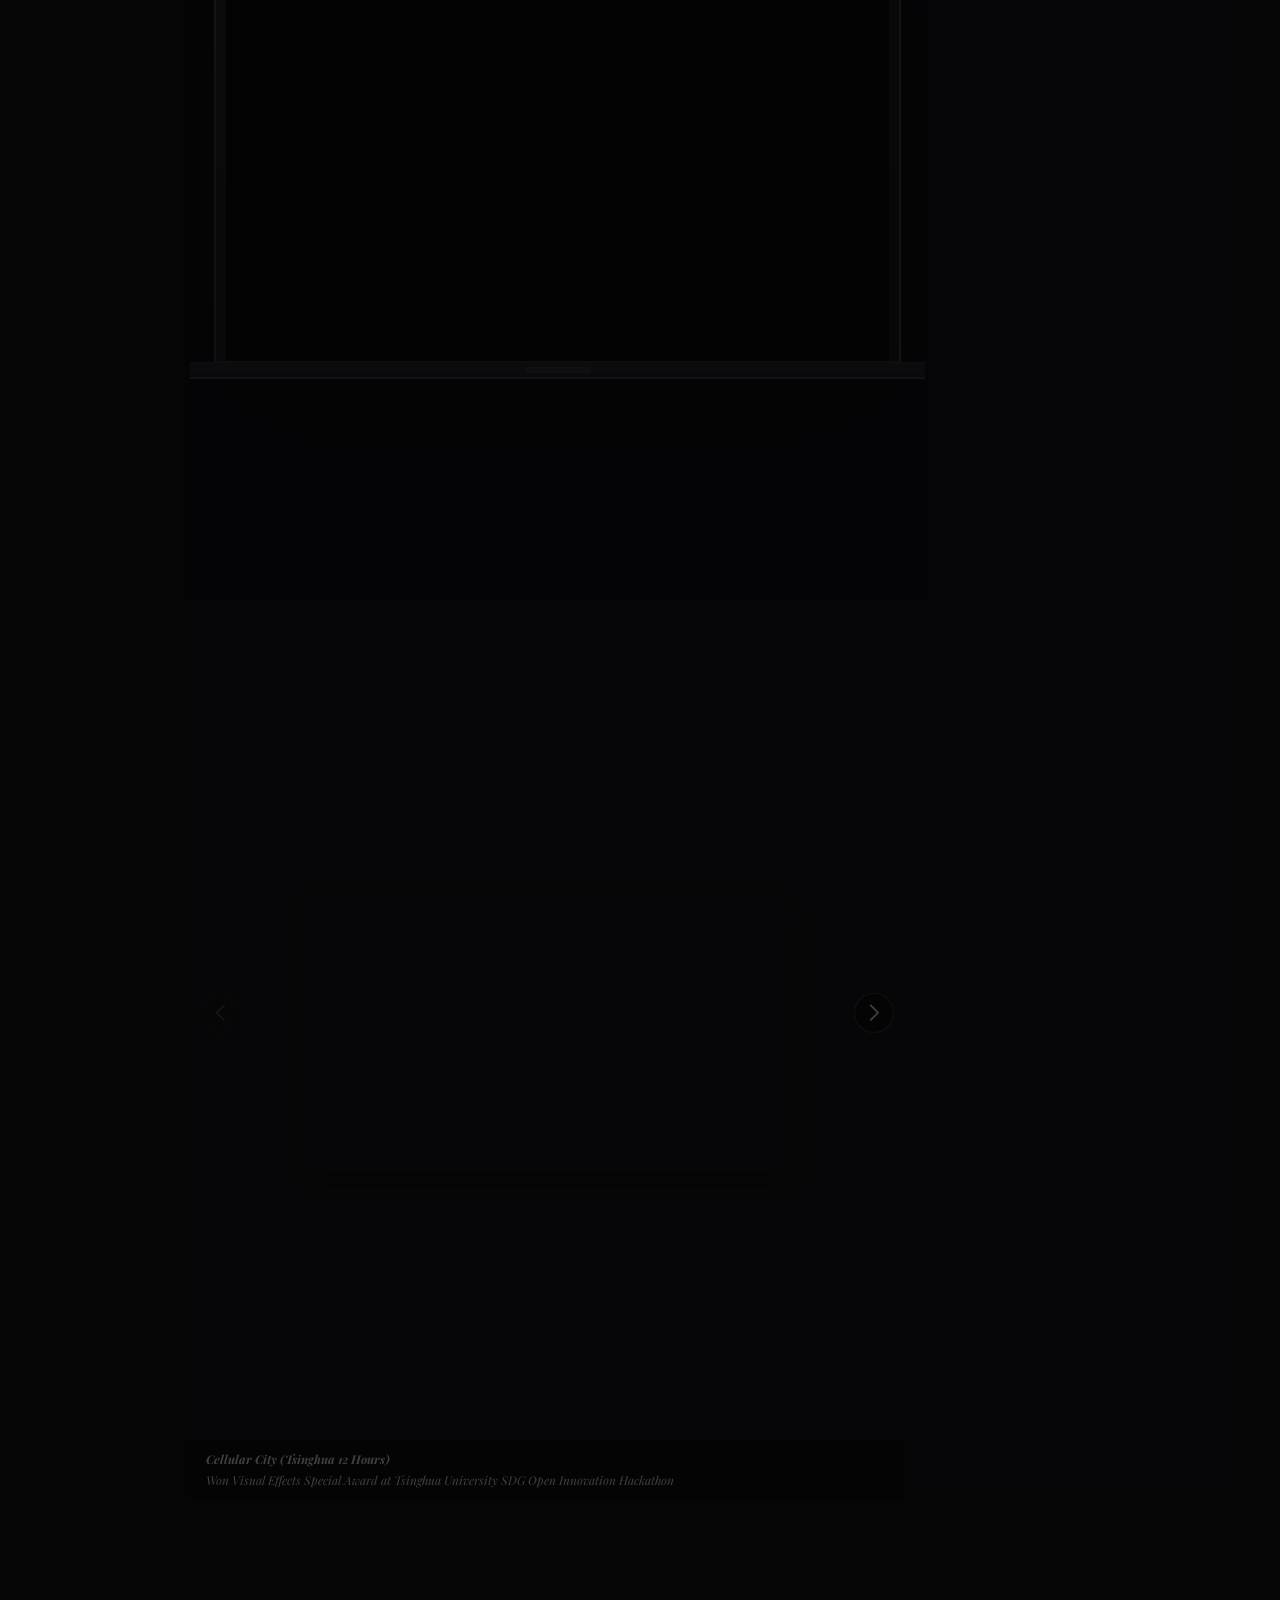
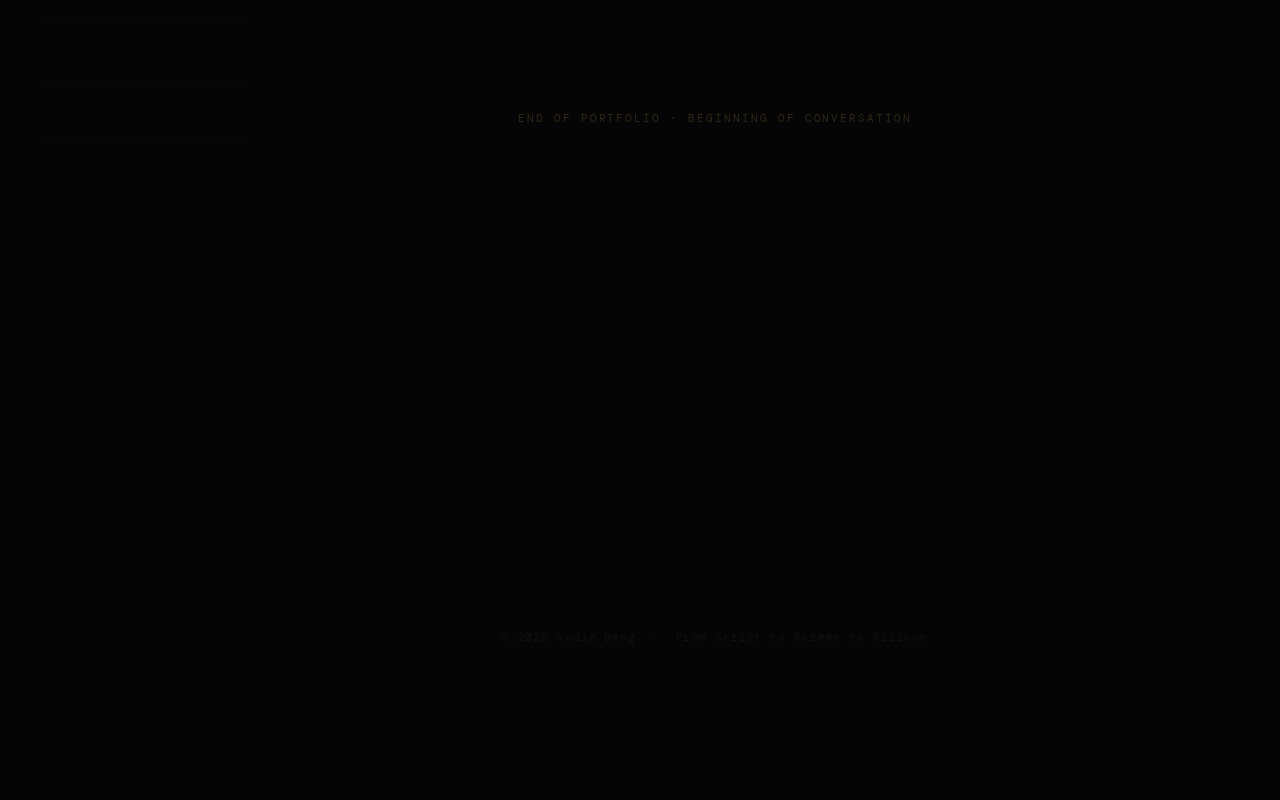
==== commit f0be0b02: "Fix AIGC video size and arrow positioning - Make videos smaller with padding and aspect-ratio constr" ====
--- a/index.html
+++ b/index.html
@@ -780,10 +780,9 @@
                                     <div class="fs-media-caption">Zooom Character Demo</div>
                                 </div>
                                 <div class="swiper-slide">
-                                    <div class="aigc-embed-slide"
-                                        style="background: #2a2a2a; display: flex; align-items: center; justify-content: center;">
-                                        <embed src="天下秀.pdf#view=FitH" type="application/pdf" width="100%"
-                                            height="100%" />
+                                    <div class="aigc-embed-slide aigc-embed-pdf" style="background: #1a1a1a;">
+                                        <embed src="天下秀.pdf#view=FitH" type="application/pdf"
+                                            style="width:100%; flex:1; min-height:0; display:block; border-radius:8px;" />
                                     </div>
                                     <div class="fs-media-caption">
                                         <strong>Cellular City Presentation</strong><br>
@@ -873,10 +872,12 @@
         </div>
 
         <div class="swiper-pagination root-pagination"></div>
-        <div class="page-controls">
-            <div class="page-nav prev-page"><i class="fas fa-chevron-up"></i></div>
-            <div class="page-nav next-page"><i class="fas fa-chevron-down"></i></div>
-        </div>
+    </div>
+
+    <!-- page-controls moved outside root-swiper so position:fixed works correctly -->
+    <div class="page-controls">
+        <div class="page-nav prev-page"><i class="fas fa-chevron-up"></i></div>
+        <div class="page-nav next-page"><i class="fas fa-chevron-down"></i></div>
     </div>
 
     <script src="https://cdnjs.cloudflare.com/ajax/libs/three.js/r128/three.min.js"></script>
--- a/css/style.css
+++ b/css/style.css
@@ -3718,42 +3718,103 @@
     width: 100%;
     height: 100%;
     position: relative;
+    display: flex;
+    align-items: center;
+    justify-content: center;
+    background: #0c0c12;
+    padding: 22px 72px 52px; /* 72px sides: arrow(40px) + edge(10px) + gap(22px) */
+    box-sizing: border-box;
 }
 
 .aigc-embed-slide iframe {
-    position: absolute;
-    inset: 0;
-    width: 100%;
-    height: 100%;
+    width: 100%;
+    aspect-ratio: 16 / 9;
     border: none;
     display: block;
-}
-
-/* Custom Swiper Navigation Arrows for AIGC */
+    z-index: 1;
+    border-radius: 8px;
+    box-shadow: 0 6px 28px rgba(0, 0, 0, 0.65);
+}
+
+/* PDF embed: switch to column flex so it fills the padded area */
+.aigc-embed-slide.aigc-embed-pdf {
+    flex-direction: column;
+}
+
+.aigc-embed-slide embed {
+    width: 100%;
+    flex: 1;
+    min-height: 0;
+    border-radius: 8px;
+    display: block;
+    z-index: 1;
+}
+
+/* Invisible overlay to capture swipes so iframe doesn't steal them */
+.aigc-embed-slide::after {
+    content: '';
+    position: absolute;
+    top: 22px;
+    left: 72px;
+    right: 72px;
+    bottom: 52px;
+    z-index: 2;
+    background: transparent;
+}
+
+/* When the slide is interacted with, let the click pass through to the video */
+.aigc-embed-slide:active::after {
+    pointer-events: none;
+}
+
+/* Custom Swiper Navigation Arrows for AIGC — switch between videos only */
 .gallery-prev,
 .gallery-next {
-    color: rgba(255, 255, 255, 0.7) !important;
-    background: rgba(0, 0, 0, 0.4);
-    width: 44px !important;
-    height: 44px !important;
+    position: absolute !important;
+    top: calc(50% - 15px) !important; /* offset up slightly, above caption area */
+    transform: translateY(-50%) !important;
+    z-index: 20 !important; /* above the iframe swipe-capture overlay */
+    color: rgba(255, 255, 255, 0.8) !important;
+    background: rgba(0, 0, 0, 0.5);
+    width: 40px !important;
+    height: 40px !important;
     border-radius: 50%;
-    transition: all 0.3s ease;
+    border: 1px solid rgba(255, 255, 255, 0.15);
+    transition: all 0.25s ease;
+    cursor: pointer;
+}
+
+.gallery-prev {
+    left: 10px !important;
+}
+
+.gallery-next {
+    right: 10px !important;
 }
 
 .gallery-prev:hover,
 .gallery-next:hover {
     color: #fff !important;
-    background: rgba(0, 0, 0, 0.8);
-    transform: scale(1.1);
+    background: rgba(197, 160, 89, 0.7);
+    border-color: rgba(197, 160, 89, 0.6);
+    transform: translateY(-50%) scale(1.08) !important;
 }
 
 .gallery-prev::after,
 .gallery-next::after {
-    font-size: 1.2rem !important;
+    font-size: 1rem !important;
     font-weight: bold;
 }
 
-/* Hide arrows on very small screens to encourage swiping instead */
+/* Disabled state */
+.gallery-prev.swiper-button-disabled,
+.gallery-next.swiper-button-disabled {
+    opacity: 0.25 !important;
+    cursor: default;
+    pointer-events: none;
+}
+
+/* Hide arrows on very small screens */
 @media (max-width: 600px) {
 
     .gallery-prev,
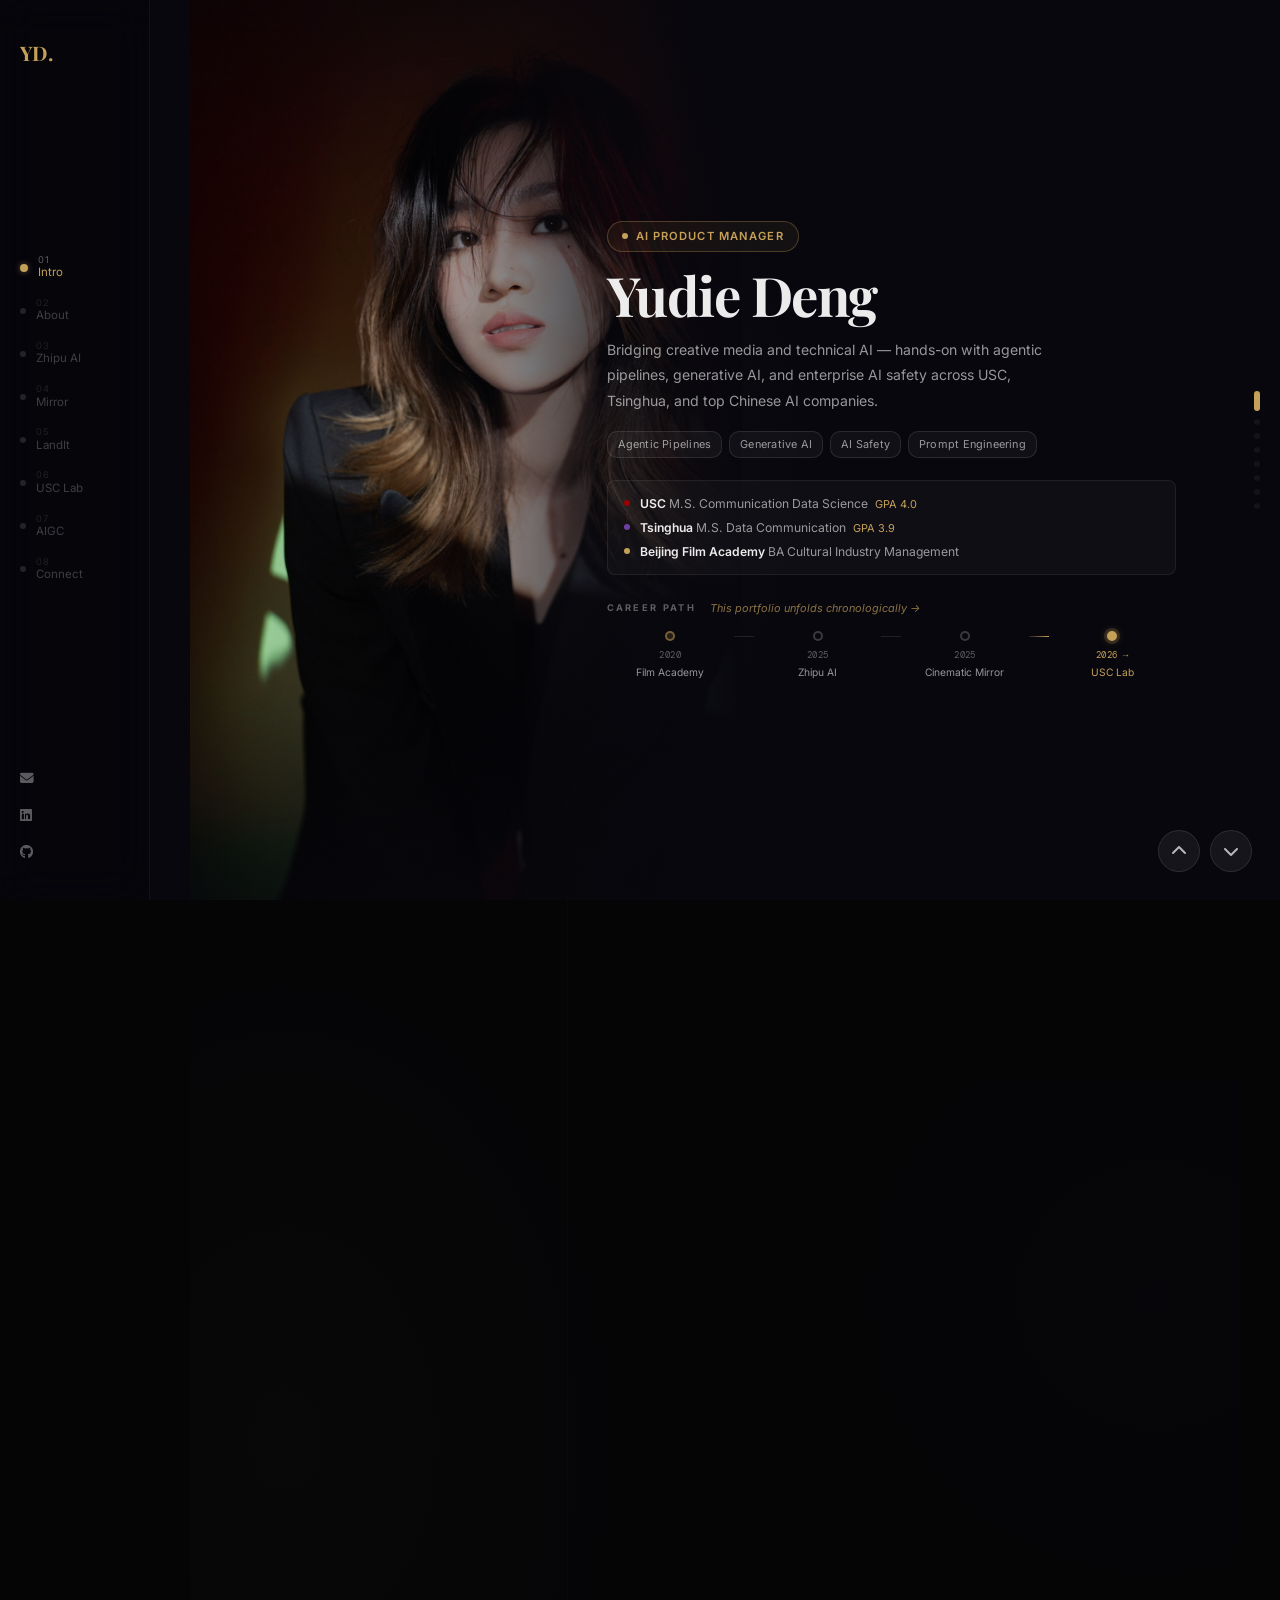
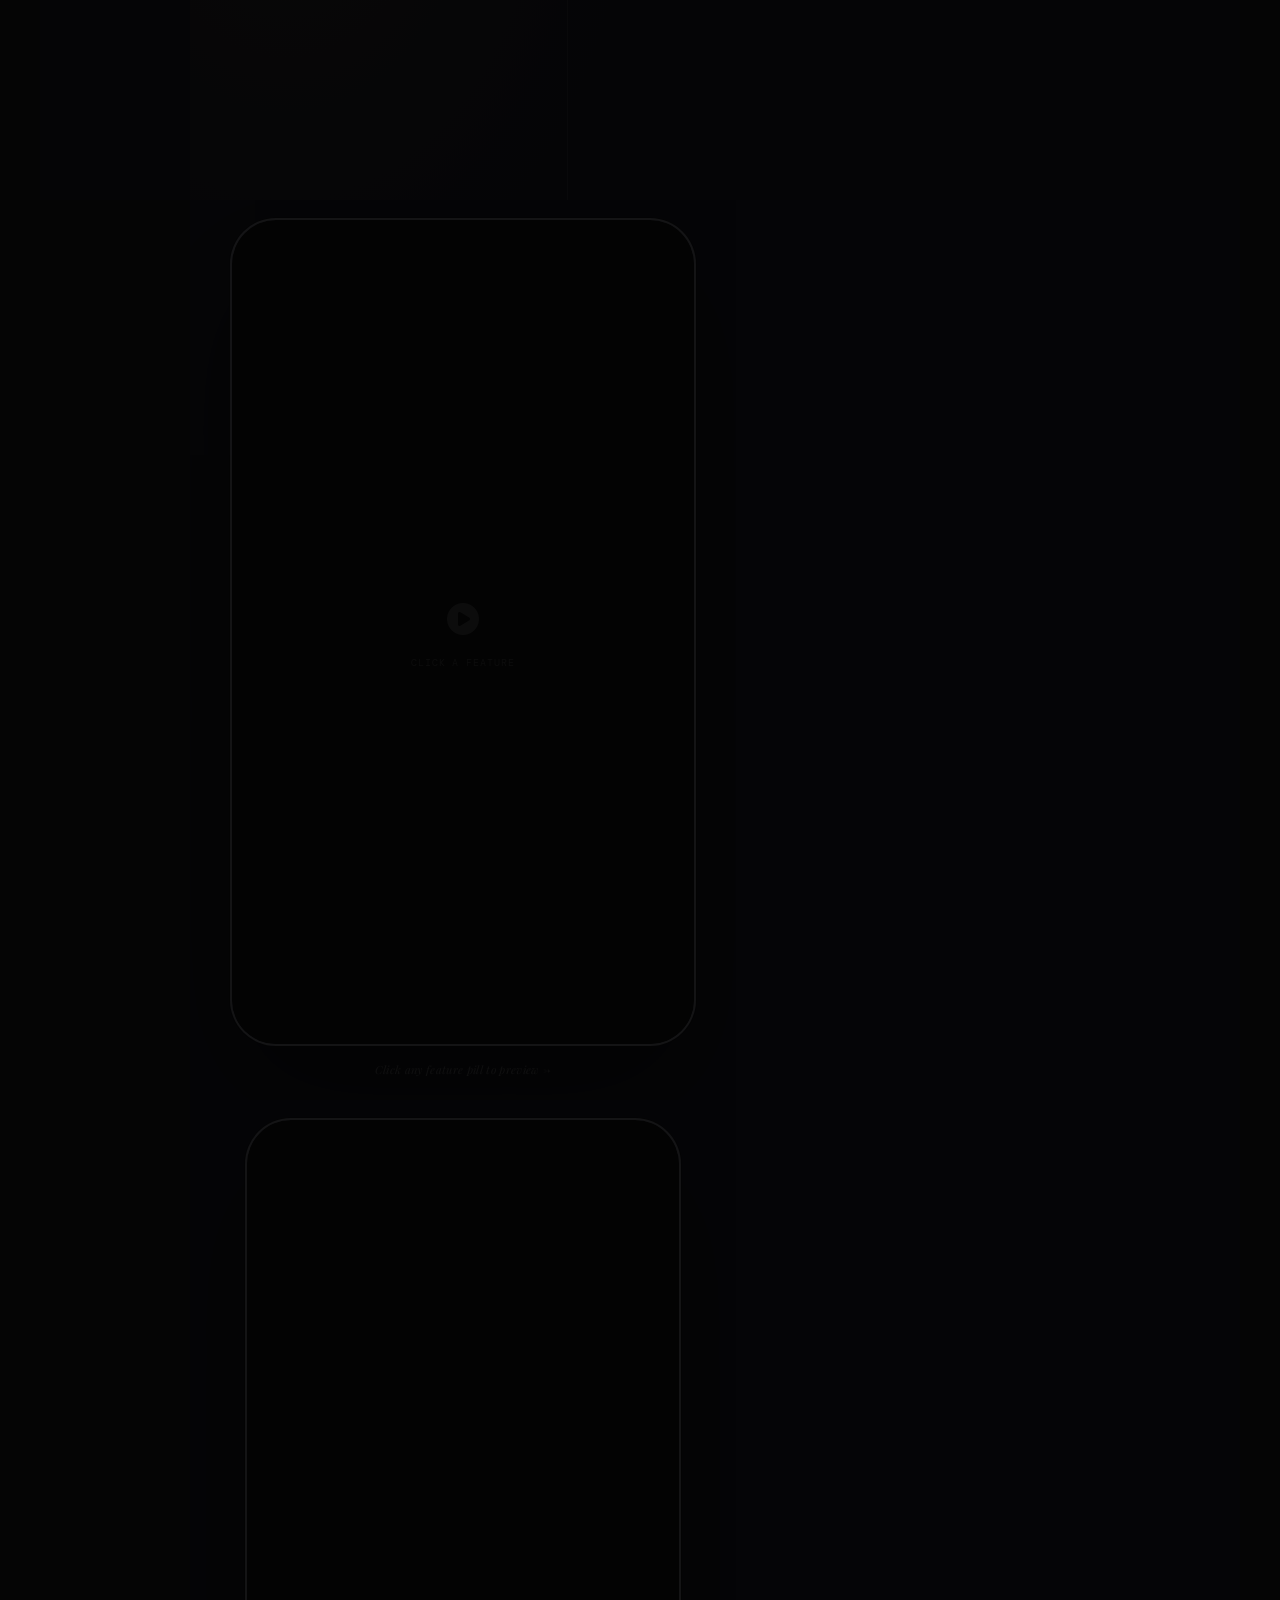
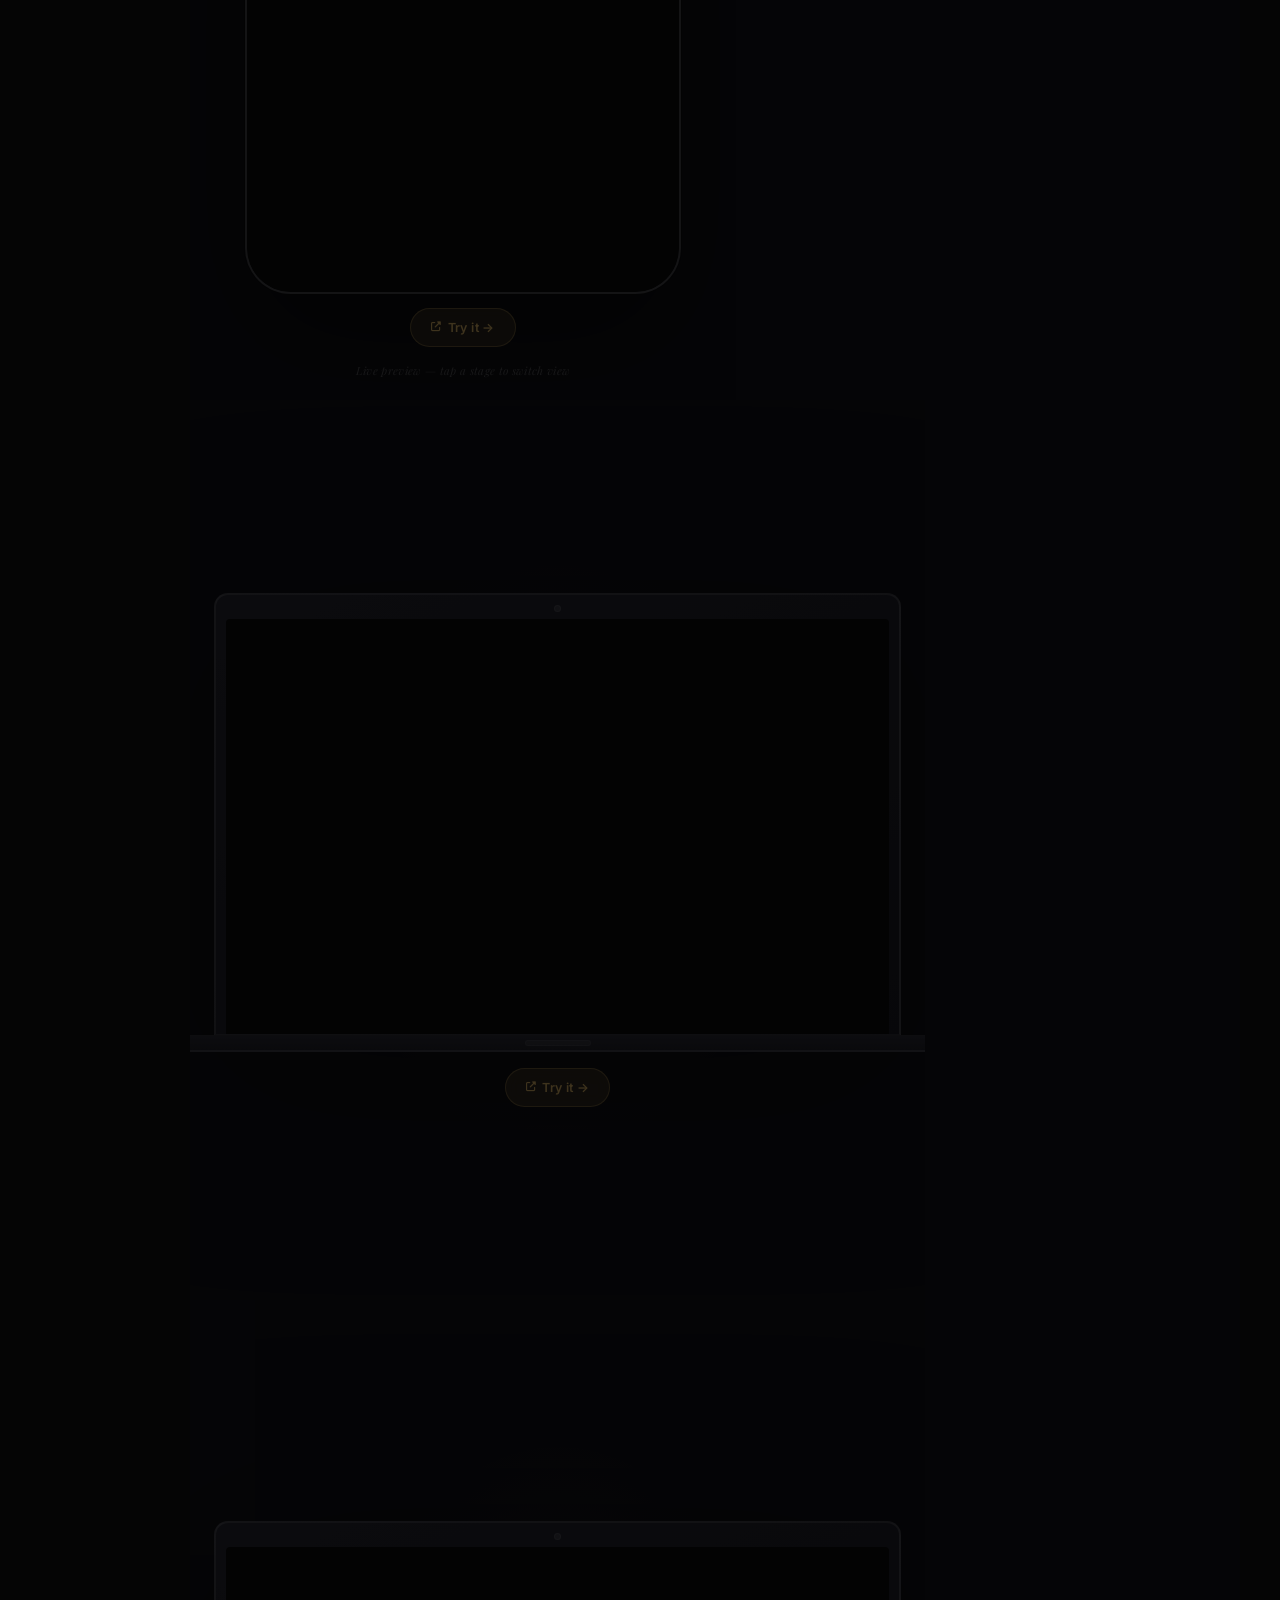
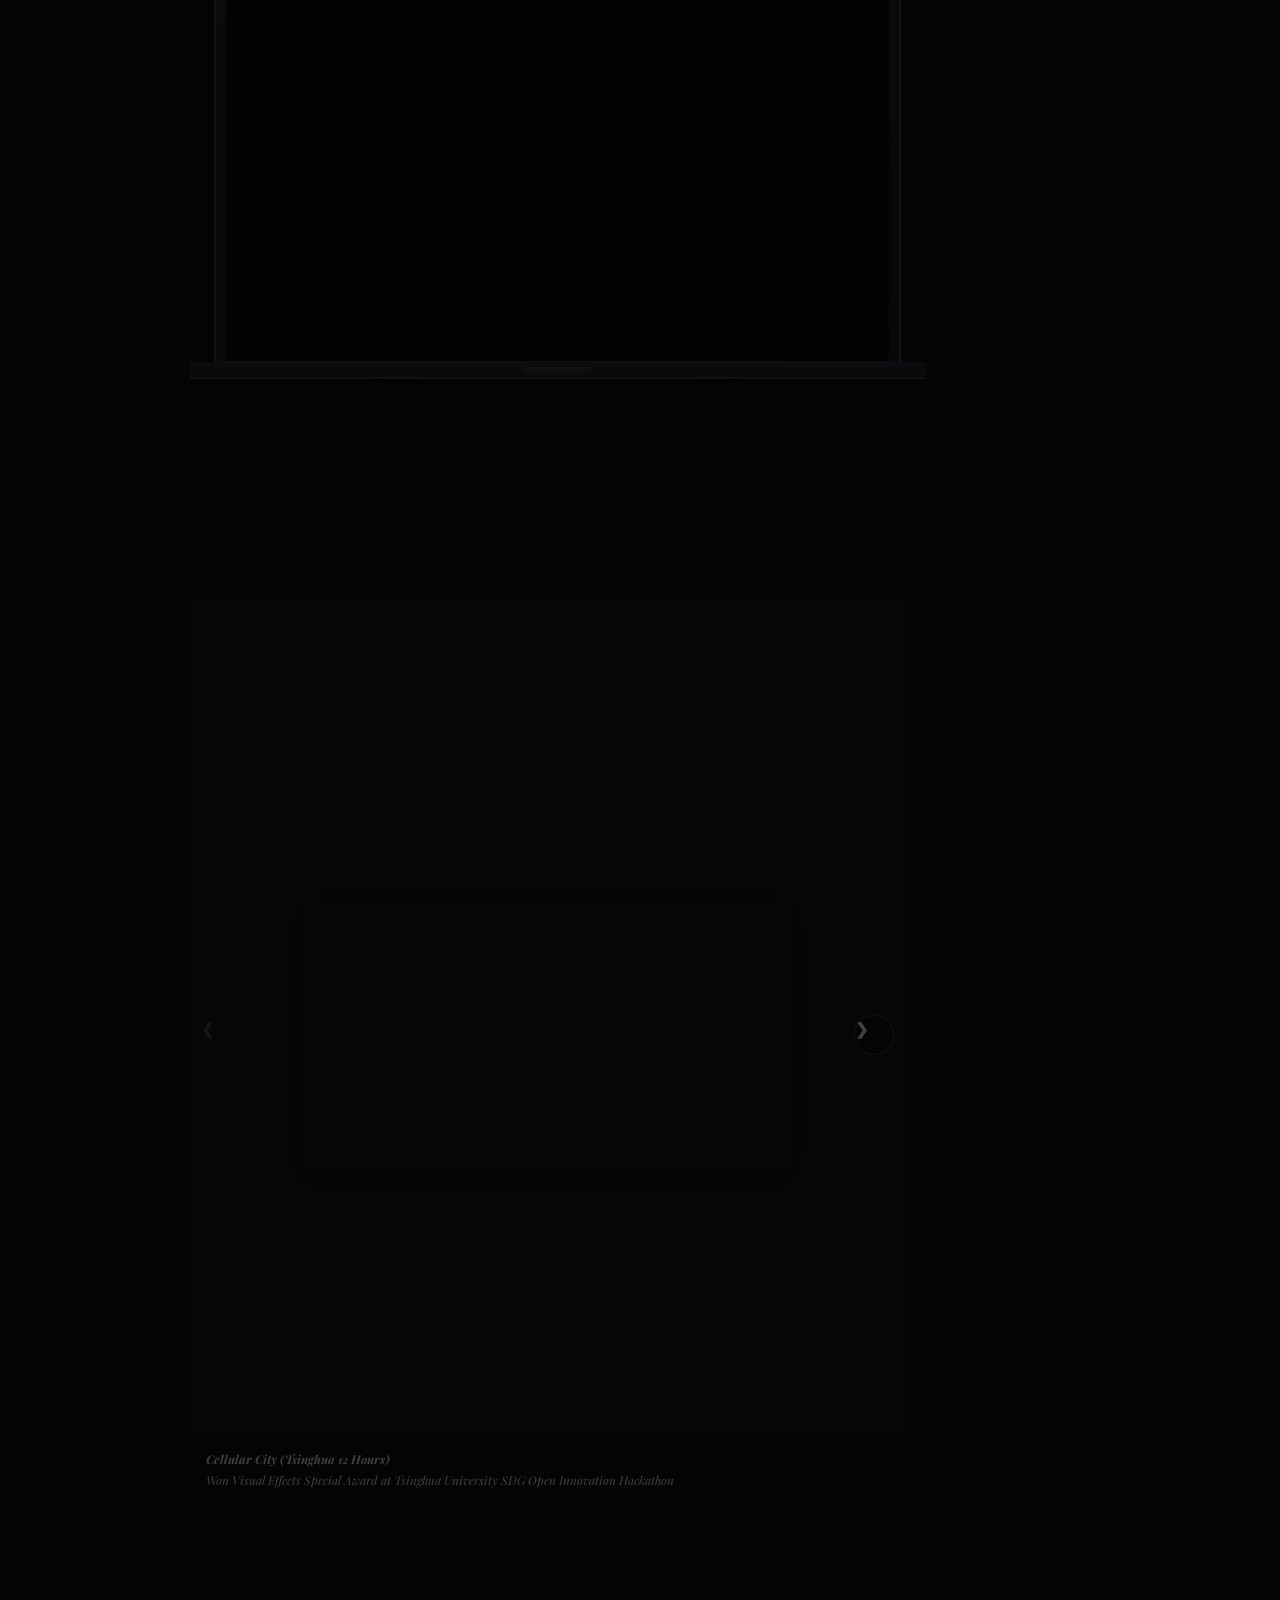
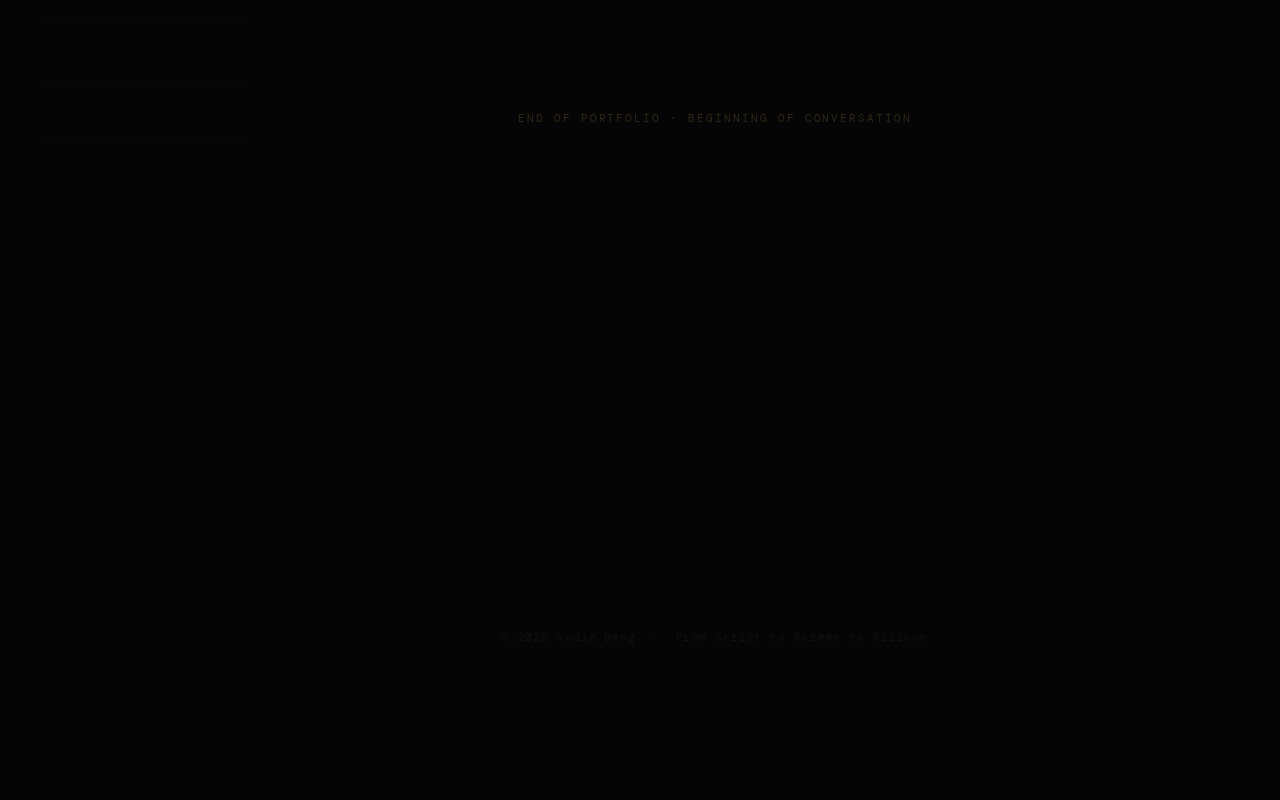
==== commit 2aba5710: "Remove swiper-button-* classes from gallery nav to fix center overlap Swiper's CSS .swiper-vertical " ====
--- a/index.html
+++ b/index.html
@@ -791,9 +791,9 @@
                                 </div>
                                 <!-- Only videos shown in AIGC section as requested -->
                             </div>
-                            <!-- Swiper navigation arrows instead of pagination dots -->
-                            <div class="swiper-button-prev gallery-prev"></div>
-                            <div class="swiper-button-next gallery-next"></div>
+                            <!-- Gallery nav: no swiper-button-* classes to avoid Swiper CSS conflicts -->
+                            <div class="gallery-prev"></div>
+                            <div class="gallery-next"></div>
                         </div>
                     </div>
                     <div class="fs-content">
--- a/css/style.css
+++ b/css/style.css
@@ -3800,10 +3800,18 @@
     transform: translateY(-50%) scale(1.08) !important;
 }
 
-.gallery-prev::after,
+.gallery-prev::after {
+    content: '❮';
+    font-size: 1rem;
+    font-weight: bold;
+    color: inherit;
+}
+
 .gallery-next::after {
-    font-size: 1rem !important;
+    content: '❯';
+    font-size: 1rem;
     font-weight: bold;
+    color: inherit;
 }
 
 /* Disabled state */
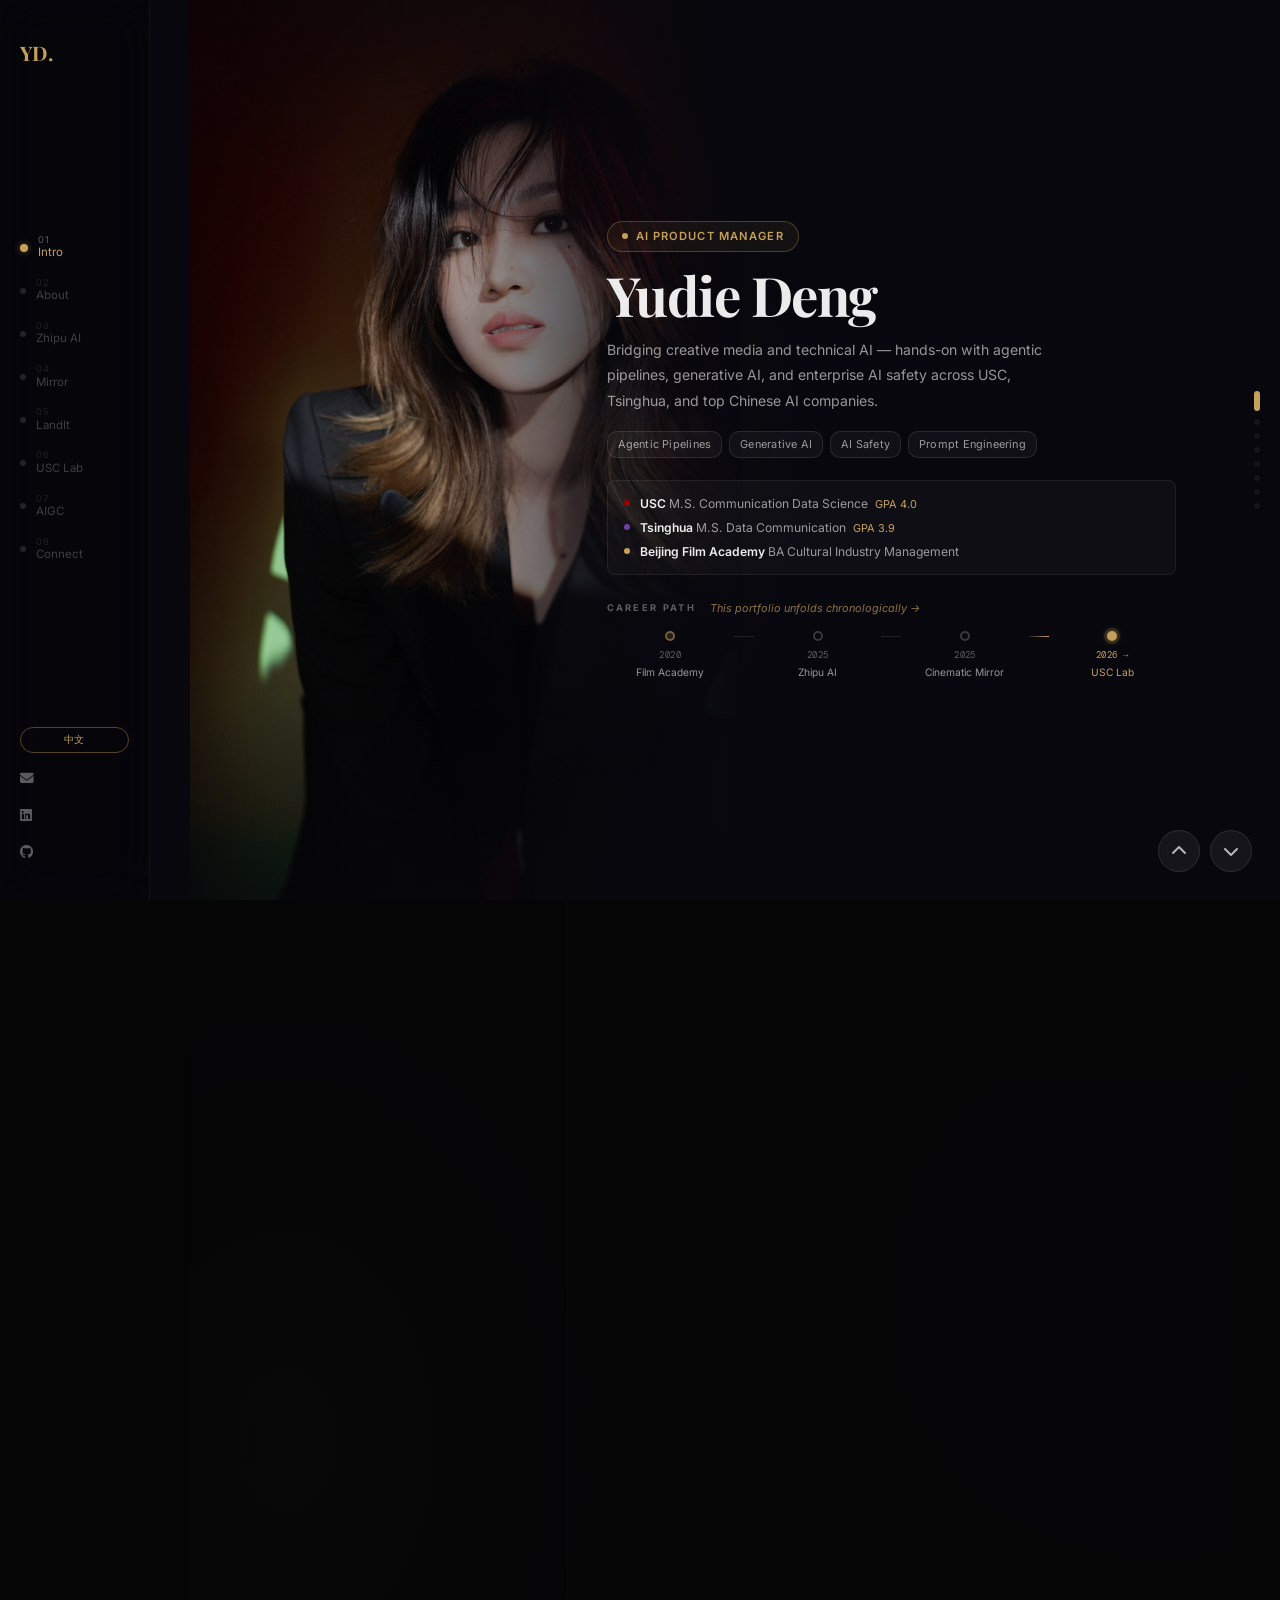
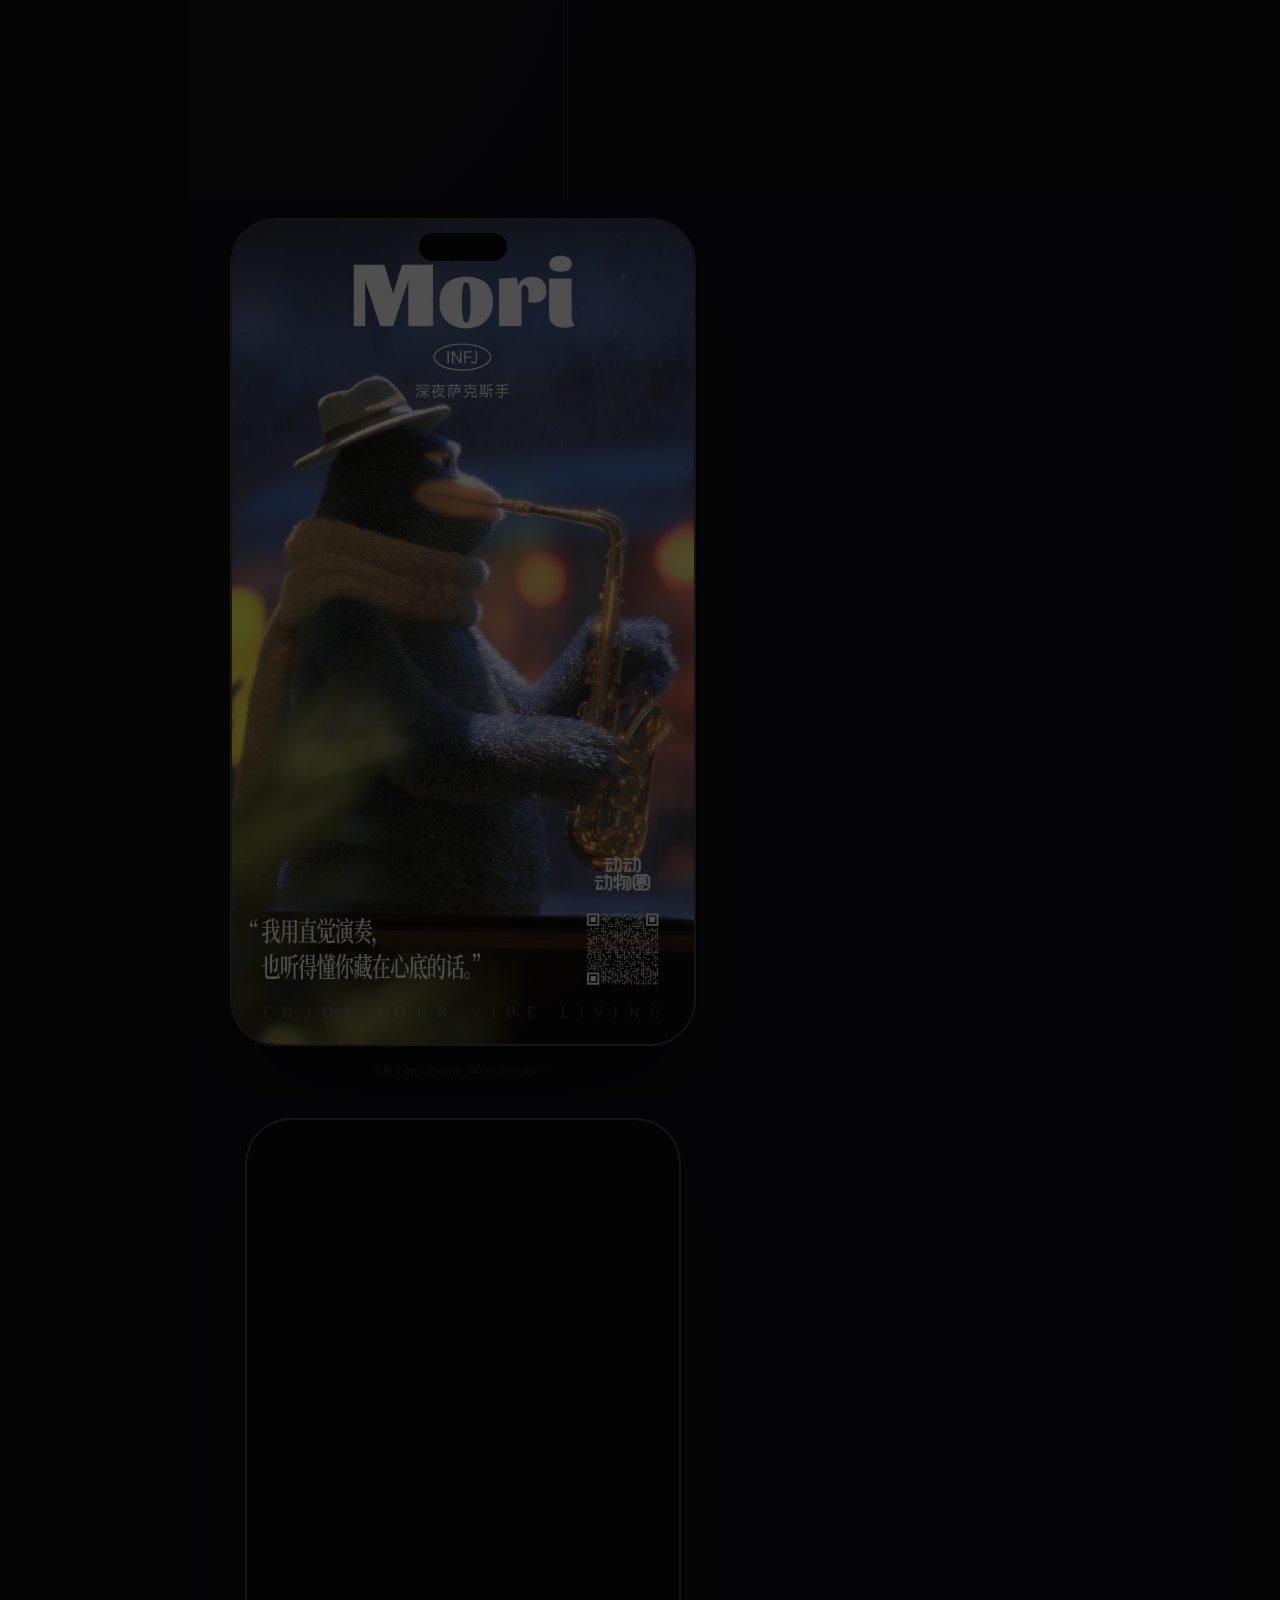
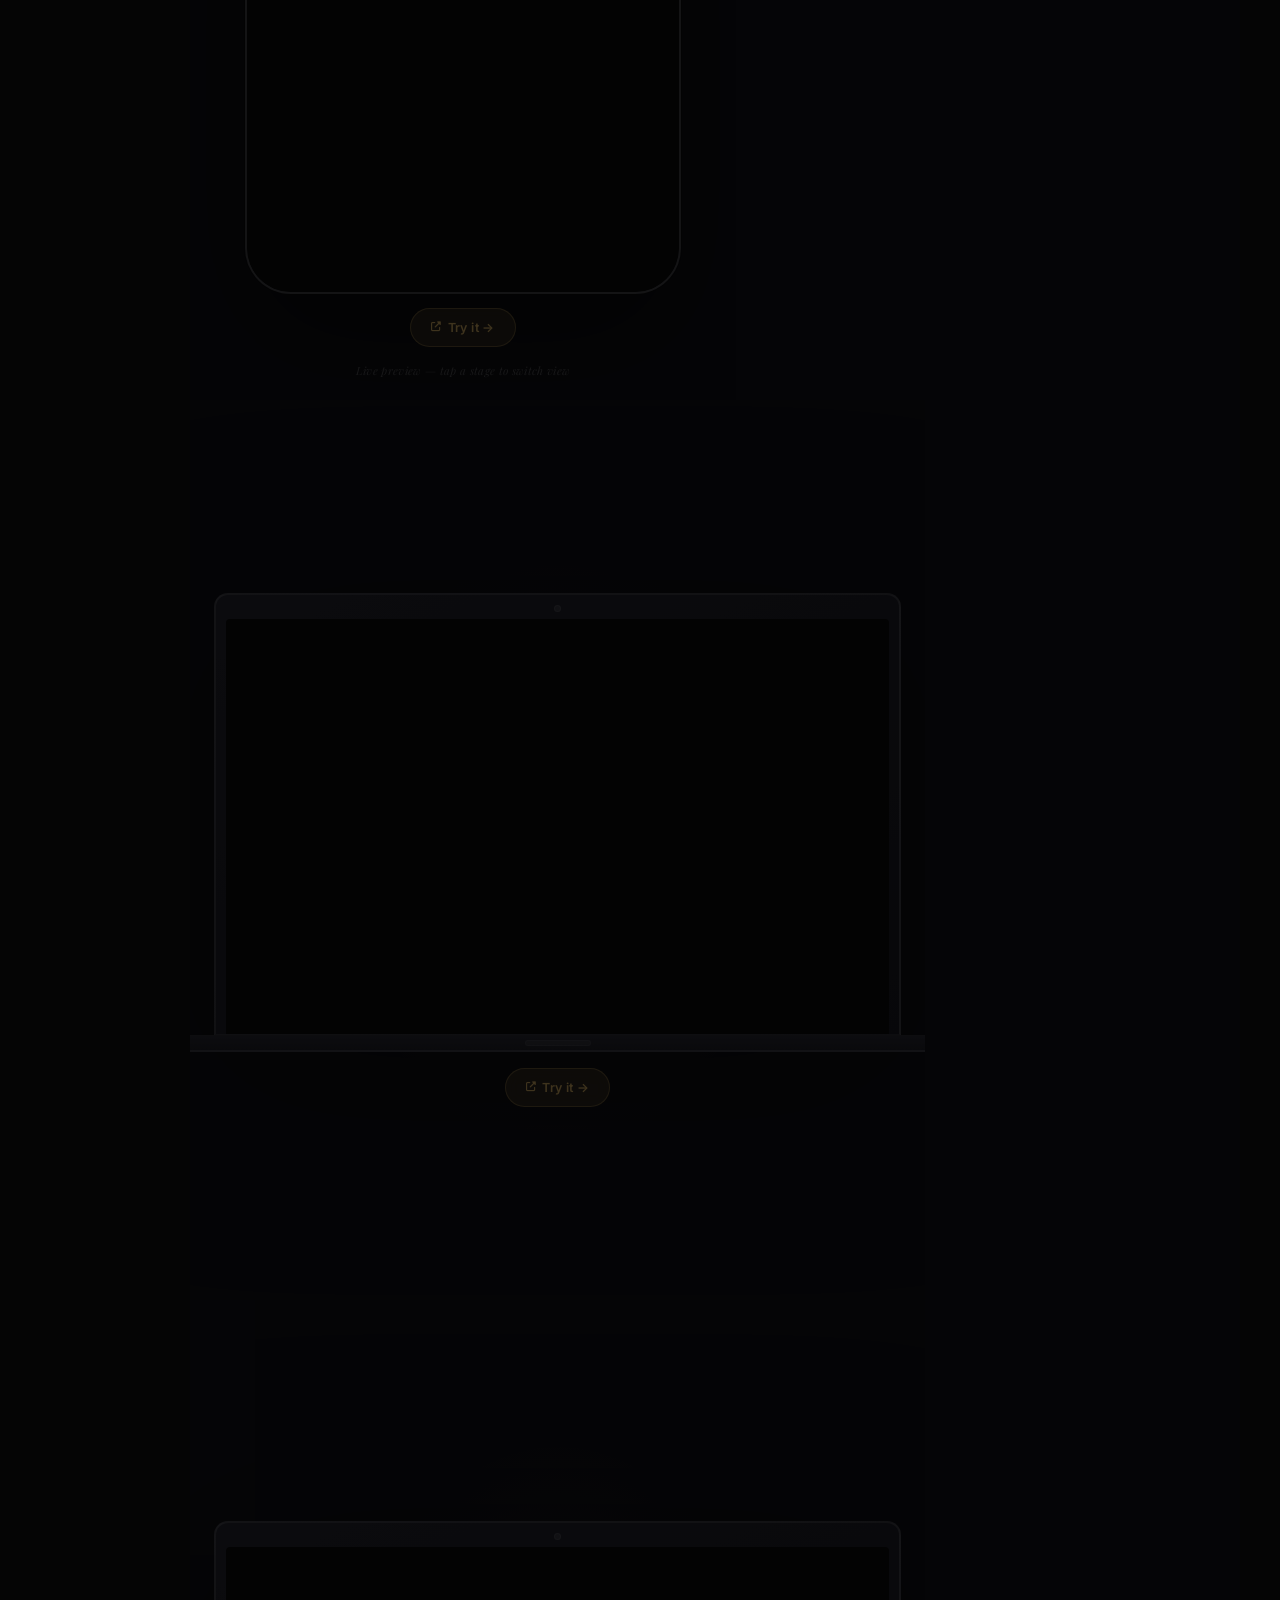
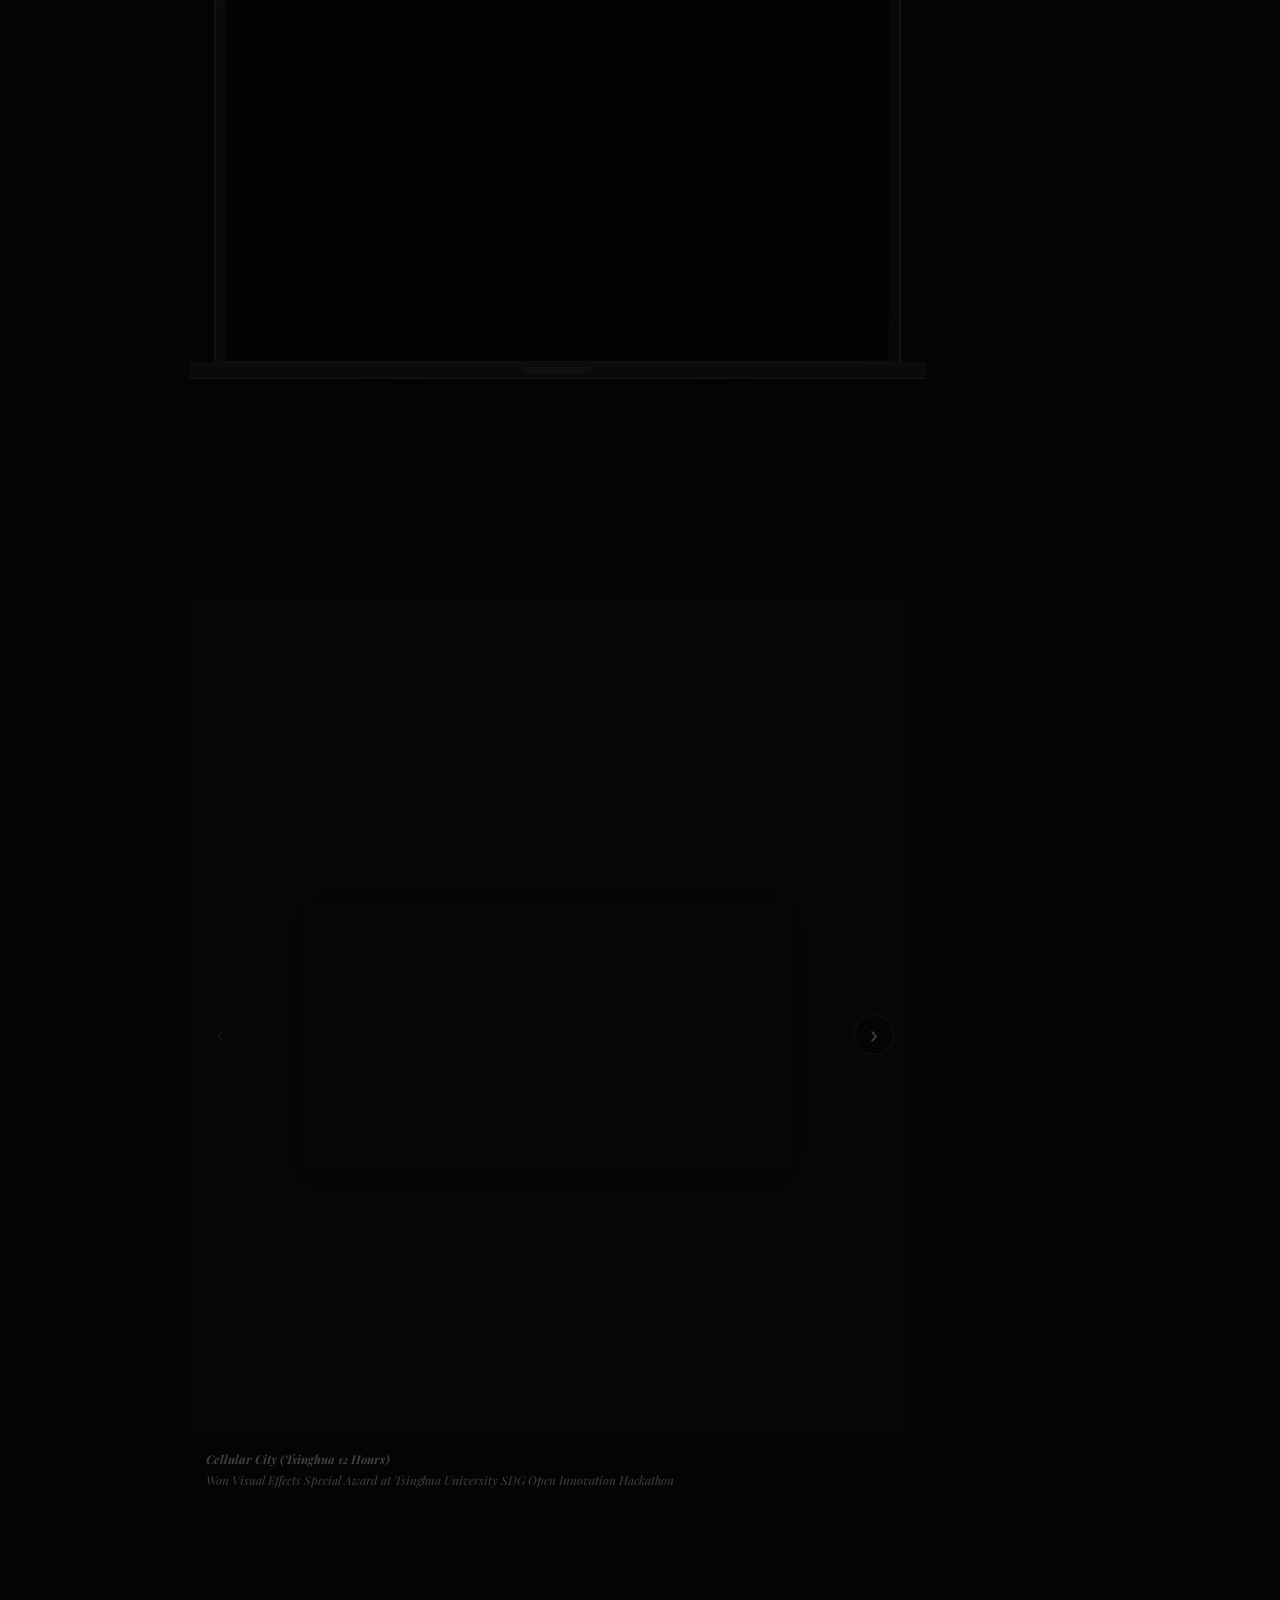
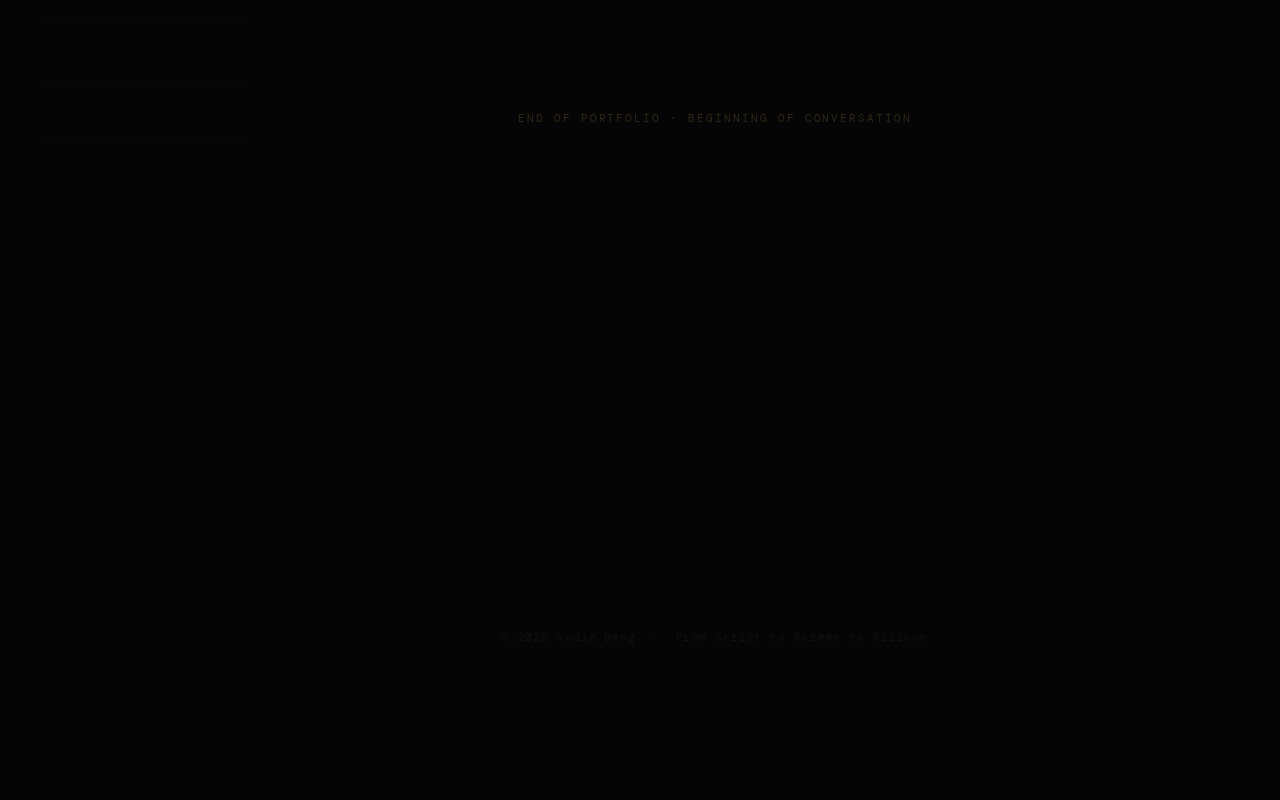
==== commit 9c5f4968: "Update content, add bilingual toggle, fix phone reel carousel - Add EN/中文 language toggle with full " ====
--- a/index.html
+++ b/index.html
@@ -30,38 +30,39 @@
         <div class="cn-chapters">
             <div class="chapter-item active" data-slide="0">
                 <span class="cn-dot"></span>
-                <div class="cn-text"><span class="cn-num">01</span><span class="cn-name">Intro</span></div>
+                <div class="cn-text"><span class="cn-num">01</span><span class="cn-name" data-i18n="nav-01">Intro</span></div>
             </div>
             <div class="chapter-item" data-slide="1">
                 <span class="cn-dot"></span>
-                <div class="cn-text"><span class="cn-num">02</span><span class="cn-name">About</span></div>
+                <div class="cn-text"><span class="cn-num">02</span><span class="cn-name" data-i18n="nav-02">About</span></div>
             </div>
             <div class="chapter-item" data-slide="2">
                 <span class="cn-dot"></span>
-                <div class="cn-text"><span class="cn-num">03</span><span class="cn-name">Zhipu AI</span></div>
+                <div class="cn-text"><span class="cn-num">03</span><span class="cn-name" data-i18n="nav-03">Zhipu AI</span></div>
             </div>
             <div class="chapter-item" data-slide="3">
                 <span class="cn-dot"></span>
-                <div class="cn-text"><span class="cn-num">04</span><span class="cn-name">Mirror</span></div>
+                <div class="cn-text"><span class="cn-num">04</span><span class="cn-name" data-i18n="nav-04">Mirror</span></div>
             </div>
             <div class="chapter-item" data-slide="4">
                 <span class="cn-dot"></span>
-                <div class="cn-text"><span class="cn-num">05</span><span class="cn-name">LandIt</span></div>
+                <div class="cn-text"><span class="cn-num">05</span><span class="cn-name" data-i18n="nav-05">LandIt</span></div>
             </div>
             <div class="chapter-item" data-slide="5">
                 <span class="cn-dot"></span>
-                <div class="cn-text"><span class="cn-num">06</span><span class="cn-name">USC Lab</span></div>
+                <div class="cn-text"><span class="cn-num">06</span><span class="cn-name" data-i18n="nav-06">USC Lab</span></div>
             </div>
             <div class="chapter-item" data-slide="6">
                 <span class="cn-dot"></span>
-                <div class="cn-text"><span class="cn-num">07</span><span class="cn-name">AIGC</span></div>
+                <div class="cn-text"><span class="cn-num">07</span><span class="cn-name" data-i18n="nav-07">AIGC</span></div>
             </div>
             <div class="chapter-item" data-slide="7">
                 <span class="cn-dot"></span>
-                <div class="cn-text"><span class="cn-num">08</span><span class="cn-name">Connect</span></div>
+                <div class="cn-text"><span class="cn-num">08</span><span class="cn-name" data-i18n="nav-08">Connect</span></div>
             </div>
         </div>
         <div class="cn-contact">
+            <button class="lang-toggle" id="langToggle">中文</button>
             <a href="mailto:yudieden@usc.edu" title="Email"><i class="fas fa-envelope"></i></a>
             <a href="https://linkedin.com/in/yudie-deng" target="_blank" title="LinkedIn"><i
                     class="fab fa-linkedin"></i></a>
@@ -85,19 +86,19 @@
                     <div class="hero-text">
                         <div class="fly-in d1">
                             <span class="role-badge">
-                                <span class="badge-pulse"></span>AI Product Manager
+                                <span class="badge-pulse"></span><span data-i18n="hero-badge">AI Product Manager</span>
                             </span>
                         </div>
                         <h1 class="hero-name fly-in d2">Yudie Deng</h1>
-                        <p class="hero-summary fly-in d3">
+                        <p class="hero-summary fly-in d3" data-i18n="hero-summary">
                             Bridging creative media and technical AI — hands-on with agentic pipelines, generative AI,
                             and enterprise AI safety across USC, Tsinghua, and top Chinese AI companies.
                         </p>
                         <div class="hero-tags fly-in d4">
-                            <span class="htag">Agentic Pipelines</span>
-                            <span class="htag">Generative AI</span>
-                            <span class="htag">AI Safety</span>
-                            <span class="htag">Prompt Engineering</span>
+                            <span class="htag" data-i18n="htag-1">Agentic Pipelines</span>
+                            <span class="htag" data-i18n="htag-2">Generative AI</span>
+                            <span class="htag" data-i18n="htag-3">AI Safety</span>
+                            <span class="htag" data-i18n="htag-4">Prompt Engineering</span>
                         </div>
                         <div class="hero-edu fly-in d5">
                             <div class="edu-item">
@@ -118,32 +119,32 @@
                         </div>
                         <div class="hero-tl fly-in d6">
                             <div class="hero-tl-header">
-                                <span class="hero-tl-label">Career Path</span>
-                                <span class="hero-tl-hint">This portfolio unfolds chronologically →</span>
+                                <span class="hero-tl-label" data-i18n="hero-tl-label">Career Path</span>
+                                <span class="hero-tl-hint" data-i18n="hero-tl-hint">This portfolio unfolds chronologically →</span>
                             </div>
                             <div class="hero-tl-track">
                                 <div class="hero-tl-node">
                                     <div class="tln-dot tln-edu"></div>
                                     <span class="tln-yr">2020</span>
-                                    <span class="tln-nm">Film Academy</span>
+                                    <span class="tln-nm" data-i18n="tln-nm-1">Film Academy</span>
                                 </div>
                                 <div class="hero-tl-connector"></div>
                                 <div class="hero-tl-node">
                                     <div class="tln-dot"></div>
                                     <span class="tln-yr">2025</span>
-                                    <span class="tln-nm">Zhipu AI</span>
+                                    <span class="tln-nm" data-i18n="tln-nm-2">Zhipu AI</span>
                                 </div>
                                 <div class="hero-tl-connector"></div>
                                 <div class="hero-tl-node">
                                     <div class="tln-dot"></div>
                                     <span class="tln-yr">2025</span>
-                                    <span class="tln-nm">Cinematic Mirror</span>
+                                    <span class="tln-nm" data-i18n="tln-nm-3">Cinematic Mirror</span>
                                 </div>
                                 <div class="hero-tl-connector hero-tl-connector--gold"></div>
                                 <div class="hero-tl-node tln-current">
                                     <div class="tln-dot tln-now"></div>
                                     <span class="tln-yr">2026 →</span>
-                                    <span class="tln-nm">USC Lab</span>
+                                    <span class="tln-nm" data-i18n="tln-nm-4">USC Lab</span>
                                 </div>
                             </div>
                         </div>
@@ -161,7 +162,7 @@
 
                     <!-- Left: photos crossfade as story progresses -->
                     <div class="about-deco">
-                        <span class="about-chapter-tag fly-in d1">About</span>
+                        <span class="about-chapter-tag fly-in d1" data-i18n="about-chapter-tag">About</span>
 
                         <div class="about-photo-stack fly-in d2">
                             <!-- Photo 1: graduation -->
@@ -169,7 +170,7 @@
                                 <img src="images/about/about-01.jpg" alt="Beijing Film Academy Graduation">
                                 <div class="about-photo-overlay"></div>
                                 <div class="about-photo-caption">
-                                    <span class="apc-label">Beijing Film Academy · Graduation</span>
+                                    <span class="apc-label" data-i18n="apc-label-1">Beijing Film Academy · Graduation</span>
                                     <span class="apc-year">2024</span>
                                 </div>
                             </div>
@@ -179,15 +180,14 @@
                                     style="object-position: center top;">
                                 <div class="about-photo-overlay"></div>
                                 <div class="about-photo-caption">
-                                    <span class="apc-label">Grad School · Tsinghua University</span>
+                                    <span class="apc-label" data-i18n="apc-label-2">Grad School · Tsinghua University</span>
                                     <span class="apc-year">2024</span>
                                 </div>
                             </div>
                             <!-- Floating quote card over photo -->
                             <div class="about-photo-quote fly-in d3">
                                 <div class="about-quote-mark">"</div>
-                                <blockquote class="about-quote">I didn't pivot to AI. AI arrived at exactly the right
-                                    moment.</blockquote>
+                                <blockquote class="about-quote" data-i18n="about-quote">I didn't pivot to AI. AI came to me — at exactly the right moment.</blockquote>
                             </div>
                             <!-- Indicator dots -->
                             <div class="about-photo-dots">
@@ -207,35 +207,44 @@
 
                     <!-- Right: story -->
                     <div class="about-story">
-                        <h2 class="about-heading fly-in d1">
-                            How I Got <span class="gradient-text-gold">Here</span>
+                        <h2 class="about-heading fly-in d1" data-i18n="about-heading">
+                            Why AI Product <span class="gradient-text-gold">Management?</span>
                         </h2>
-                        <p class="story-p fly-in d2">
-                            I studied Cultural Industry Management at <strong>Beijing Film Academy</strong> — immersed
-                            in storytelling, productions, and commercial strategy. Early on I worked at an <strong>MCN
-                                agency</strong> and in <strong>TV drama PR and distribution</strong>. Real work, but I
-                            was always at the periphery of where things were actually being made.
+                        <p class="story-p fly-in d2" data-i18n="story-p-1">
+                            <strong class="story-section-title">It started with Netflix.</strong>
+                            During my undergraduate studies at <strong>Beijing Film Academy</strong>, my professor led a
+                            deep analysis of Netflix's evolution — from DVD rentals to a data-driven content empire.
+                            That was the moment I realized: <span class="story-hi">the future of media isn't just
+                                creative — it's technical.</span> I decided then that my edge would be the ability to
+                            bridge content and technology.
                         </p>
-                        <p class="story-p fly-in d3">
-                            Then 2024 happened. <span class="story-hi">AI exploded</span> — ChatGPT, Sora, generative
-                            models reshaping every industry. I was preparing for graduate school at Tsinghua at the same
-                            time. The timing felt like a signal I couldn't ignore.
+                        <p class="story-p fly-in d3" data-i18n="story-p-2">
+                            <strong class="story-section-title">Then AI arrived — faster than I expected.</strong>
+                            While preparing for graduate school, generative AI exploded. ChatGPT, Sora, Stable
+                            Diffusion — the intersection I'd been drawn to was suddenly the center of the industry.
+                            I didn't pivot to AI. AI came to me.
                         </p>
-                        <p class="story-p fly-in d4">
-                            I leaned into the intersection I'd always sensed: film × technology. I trained <strong>LoRA
-                                models</strong>, built Stable Diffusion workflows, and directed AIGC projects at
-                            <strong>Enlight Media</strong>. For the first time, I wasn't just analyzing creative
-                            industries — I was building inside them.
+                        <p class="story-p fly-in d4" data-i18n="story-p-3">
+                            I started hands-on: training LoRA models and building AIGC pipelines at <strong>Enlight
+                                Media</strong> (the studio behind <em>Ne Zha 2</em>). Then I moved deeper into product
+                            — defining the vision for a multimodal AI companion at <strong>Zhipu AI</strong>, shipping
+                            features to 1,500+ beta testers. At <strong>Tianji Cloud</strong>, I independently built
+                            and launched an AI-native consumer app. Now at <strong>USC's AI Trust Lab</strong>, I'm
+                            tackling the harder question: how do we make AI systems trustworthy enough for enterprise
+                            adoption?
                         </p>
-                        <p class="story-p fly-in d5">
-                            From there, a natural progression: designing a multimodal companion product at <strong>Zhipu
-                                AI</strong>, engineering full agentic pipelines at <strong>Tianji Cloud</strong>, and
-                            now asking harder questions at <strong>USC's AI Trust Lab</strong> — how do we know if AI is
-                            actually trustworthy?
+                        <p class="story-p fly-in d5" data-i18n="story-p-4">
+                            <strong class="story-section-title">What I bring that most PM candidates don't:</strong>
+                            I come from a world where story, aesthetics, and audience experience are everything. Most
+                            PMs optimize for metrics. I optimize for metrics <em>and</em> for how the product feels.
+                            At USC and Tsinghua, I'm now building the technical foundation — machine learning, deep
+                            learning, data science — so I can speak both languages fluently: the language of
+                            engineering, and the language of human experience.
                         </p>
-                        <p class="story-p story-closing fly-in d6">
-                            The common thread isn't film or AI. It's the question of <em>how humans experience
-                                technology</em> — and what it takes to make that experience trustworthy.
+                        <p class="story-p story-closing fly-in d6" data-i18n="story-p-5">
+                            The thread connecting all of it: I don't just want to build AI products that
+                            <em>work</em> — I want to build AI products that people <em>trust, enjoy, and
+                                remember</em>.
                         </p>
                     </div>
                 </div>
@@ -243,8 +252,6 @@
 
             <!-- ═══════════════════════════════════════
                  SLIDE 3 — ZHIPU AI
-                 Idle: JPG carousel auto-plays
-                 Click a feature → shows that feature's GIF
                  ═══════════════════════════════════════ -->
             <div class="swiper-slide" data-chapter="2">
                 <div class="fs-slide fs-device">
@@ -255,68 +262,73 @@
                                 <div class="phone-btn-vol"></div>
                                 <div class="phone-btn-power"></div>
                                 <div class="phone-screen">
-                                    <!-- Idle: dark screen. GIF appears when a feature is clicked -->
-                                    <div class="phone-idle-hint">
-                                        <span class="pih-icon"><i class="fas fa-play-circle"></i></span>
-                                        <span class="pih-text">Click a feature</span>
-                                    </div>
+                                    <!-- Idle: CSS crossfade reel, auto-cycles until a pill is clicked -->
+                                    <div class="phone-img-reel">
+                                        <img src="images/zhipu/IMG_5965.jpg" class="phone-reel-img active" alt="">
+                                        <img src="images/zhipu/IMG_5966.jpg" class="phone-reel-img" alt="">
+                                        <img src="images/zhipu/IMG_5967.jpg" class="phone-reel-img" alt="">
+                                        <img src="images/zhipu/IMG_5968.jpg" class="phone-reel-img" alt="">
+                                        <img src="images/zhipu/微信图片_2026-02-27_021340_832.jpg" class="phone-reel-img" alt="">
+                                    </div>
+                                    <!-- GIF overlay: z-index 2, covers reel on pill click -->
                                     <img src="" class="zhipu-gif-overlay" alt="">
                                 </div>
                             </div>
-                            <div class="phone-caption">Click any feature pill to preview →</div>
+                            <div class="phone-caption" data-i18n="phone-caption-default">Click any feature pill to preview →</div>
                         </div>
                     </div>
 
                     <div class="fs-content">
-                        <!-- Screenshot strip above title -->
-                        <div class="zhipu-img-strip fly-in d1">
-                            <div class="swiper-container zs-strip">
-                                <div class="swiper-wrapper">
-                                    <div class="swiper-slide zs-slide"><img src="images/zhipu/IMG_5965.jpg"
-                                            class="zs-img" alt=""></div>
-                                    <div class="swiper-slide zs-slide"><img src="images/zhipu/IMG_5966.jpg"
-                                            class="zs-img" alt=""></div>
-                                    <div class="swiper-slide zs-slide"><img src="images/zhipu/IMG_5967.jpg"
-                                            class="zs-img" alt=""></div>
-                                    <div class="swiper-slide zs-slide"><img src="images/zhipu/IMG_5968.jpg"
-                                            class="zs-img" alt=""></div>
-                                    <div class="swiper-slide zs-slide"><img
-                                            src="images/zhipu/微信图片_2026-02-27_021340_832.jpg" class="zs-img" alt="">
-                                    </div>
-                                </div>
-                            </div>
-                        </div>
-                        <span class="chapter-label fly-in d1">Chapter 03 — AI Life</span>
+                        <span class="chapter-label fly-in d1" data-i18n="zhipu-chapter">Chapter 03 — AI Life</span>
                         <h2 class="section-title fly-in d2" style="text-align:left;">Zooom</h2>
-                        <p class="fly-in d3">World's first multimodal AI companion &amp; social platform — see, hear,
-                            chat, and interact with your own AI life.</p>
+                        <p class="fly-in d3" data-i18n="zhipu-desc">World's first multimodal AI companion &amp; social platform — shipped to internal beta with <strong>1500+ testers</strong> and showcased at <strong>WAIC 2025</strong>.</p>
+
+                        <!-- Stats row -->
+                        <div class="zhipu-stats fly-in d3">
+                            <div class="zstat">
+                                <span class="zstat-n">1500+</span>
+                                <span class="zstat-l" data-i18n="zstat-testers">Beta Testers</span>
+                            </div>
+                            <div class="zstat">
+                                <span class="zstat-n">~75%</span>
+                                <span class="zstat-l" data-i18n="zstat-genrate">Gen Success Rate</span>
+                            </div>
+                            <div class="zstat">
+                                <span class="zstat-n">~70%</span>
+                                <span class="zstat-l" data-i18n="zstat-stability">Video Stability</span>
+                            </div>
+                            <div class="zstat">
+                                <span class="zstat-n">15+</span>
+                                <span class="zstat-l" data-i18n="zstat-engineers">Engineers</span>
+                            </div>
+                        </div>
 
                         <!-- Instructional Hint -->
                         <div class="interactive-hint fly-in d4">
-                            <i class="fas fa-hand-pointer"></i> Tap a feature below to view its demo
+                            <i class="fas fa-hand-pointer"></i> <span data-i18n="interactive-hint-zhipu">Tap a feature below to view its demo</span>
                         </div>
 
                         <!-- 5 clickable feature pills → each triggers its numbered GIF -->
                         <div class="zf-pills fly-in d4">
-                            <button class="zf-pill" data-gif="images/zhipu/01.GIF">Photo to Life</button>
-                            <button class="zf-pill" data-gif="images/zhipu/02.GIF">Immersive Companion</button>
-                            <button class="zf-pill" data-gif="images/zhipu/03.GIF">Social Matchmaking</button>
-                            <button class="zf-pill" data-gif="images/zhipu/04.GIF">Cloud Travel</button>
-                            <button class="zf-pill" data-gif="images/zhipu/05.GIF">Roaming Mode</button>
+                            <button class="zf-pill" data-gif="images/zhipu/01.GIF" data-i18n="zpill-1">Photo to Life</button>
+                            <button class="zf-pill" data-gif="images/zhipu/02.GIF" data-i18n="zpill-2">Immersive Companion</button>
+                            <button class="zf-pill" data-gif="images/zhipu/03.GIF" data-i18n="zpill-3">Social Matchmaking</button>
+                            <button class="zf-pill" data-gif="images/zhipu/04.GIF" data-i18n="zpill-4">Cloud Travel</button>
+                            <button class="zf-pill" data-gif="images/zhipu/05.GIF" data-i18n="zpill-5">Roaming Mode</button>
                         </div>
 
                         <!-- 5-phase role accordion -->
                         <div class="rp-card fly-in d5">
-                            <div class="rp-card-header">My Role · 5 Phases</div>
+                            <div class="rp-card-header" data-i18n="zhipu-rp-header">My Role · 5 Phases</div>
                             <div class="rp-accordion">
 
                                 <details class="rp-section" open>
                                     <summary>
                                         <span class="rp-num">01</span>
-                                        Product Positioning &amp; Discovery
-                                        <i class="fas fa-chevron-down rp-chevron"></i>
-                                    </summary>
-                                    <div class="rp-content">
+                                        <span data-i18n="zhipu-phase-1-title">Product Positioning &amp; Discovery</span>
+                                        <i class="fas fa-chevron-down rp-chevron"></i>
+                                    </summary>
+                                    <div class="rp-content" data-i18n="zhipu-phase-1-content">
                                         <ul>
                                             <li>Co-led IP direction from Jellycat-cute to Labubu-inspired "ugly-cute"
                                                 monsters based on youth preferences &amp; market research</li>
@@ -334,10 +346,10 @@
                                 <details class="rp-section">
                                     <summary>
                                         <span class="rp-num">02</span>
-                                        Feature Ideation &amp; Requirements
-                                        <i class="fas fa-chevron-down rp-chevron"></i>
-                                    </summary>
-                                    <div class="rp-content">
+                                        <span data-i18n="zhipu-phase-2-title">Feature Ideation &amp; Requirements</span>
+                                        <i class="fas fa-chevron-down rp-chevron"></i>
+                                    </summary>
+                                    <div class="rp-content" data-i18n="zhipu-phase-2-content">
                                         <ul>
                                             <li>Co-created &amp; down-selected 5 core features: Photo Awakening,
                                                 Immersive Companion, Cloud Travel, Social Icebreaker, Roaming Mode</li>
@@ -352,10 +364,10 @@
                                 <details class="rp-section">
                                     <summary>
                                         <span class="rp-num">03</span>
-                                        Tech Alignment &amp; Feasibility
-                                        <i class="fas fa-chevron-down rp-chevron"></i>
-                                    </summary>
-                                    <div class="rp-content">
+                                        <span data-i18n="zhipu-phase-3-title">Tech Alignment &amp; Feasibility</span>
+                                        <i class="fas fa-chevron-down rp-chevron"></i>
+                                    </summary>
+                                    <div class="rp-content" data-i18n="zhipu-phase-3-content">
                                         <ul>
                                             <li>Benchmarked 3rd-party (Midjourney) vs. in-house models on quality / cost
                                                 / control; logged bad &amp; good cases to inform trade-offs</li>
@@ -368,10 +380,10 @@
                                 <details class="rp-section">
                                     <summary>
                                         <span class="rp-num">04</span>
-                                        Core Features Shipped (Owner)
-                                        <i class="fas fa-chevron-down rp-chevron"></i>
-                                    </summary>
-                                    <div class="rp-content">
+                                        <span data-i18n="zhipu-phase-4-title">Core Features Shipped (Owner)</span>
+                                        <i class="fas fa-chevron-down rp-chevron"></i>
+                                    </summary>
+                                    <div class="rp-content" data-i18n="zhipu-phase-4-content">
                                         <ul>
                                             <li><strong>Photo Awakening</strong> — Prompt design, bad/good case
                                                 analysis, model selection &amp; parameterization</li>
@@ -386,10 +398,10 @@
                                 <details class="rp-section">
                                     <summary>
                                         <span class="rp-num">05</span>
-                                        Product Process &amp; Review
-                                        <i class="fas fa-chevron-down rp-chevron"></i>
-                                    </summary>
-                                    <div class="rp-content">
+                                        <span data-i18n="zhipu-phase-5-title">Product Process &amp; Review</span>
+                                        <i class="fas fa-chevron-down rp-chevron"></i>
+                                    </summary>
+                                    <div class="rp-content" data-i18n="zhipu-phase-5-content">
                                         <ul>
                                             <li>MVP planning: prioritized Photo Awakening + Companionship for Phase 1;
                                                 Cloud Travel / Icebreaker / Roaming for Phase 2</li>
@@ -424,34 +436,34 @@
                                 </div>
                             </div>
                             <a href="https://cinematic-mirror.vercel.app/" target="_blank" class="device-try-btn">
-                                <i class="fas fa-external-link-alt"></i> Try it →
+                                <i class="fas fa-external-link-alt"></i> <span data-i18n="try-it">Try it →</span>
                             </a>
-                            <div class="phone-caption cm-caption">Live preview — tap a stage to switch view</div>
+                            <div class="phone-caption cm-caption" data-i18n="cm-caption-default">Live preview — tap a stage to switch view</div>
                         </div>
                     </div>
                     <div class="fs-content cm-content">
-                        <span class="chapter-label fly-in d1">Chapter 04 — Independent Builds</span>
-                        <h2 class="section-title fly-in d2" style="text-align:left;">Cinematic Mirror Agent</h2>
-                        <p class="fly-in d3">A personality-first styling system — not a trend engine. Built to help
+                        <span class="chapter-label fly-in d1" data-i18n="mirror-chapter">Chapter 04 — Independent Builds</span>
+                        <h2 class="section-title fly-in d2" style="text-align:left;" data-i18n="mirror-title">Cinematic Mirror Agent</h2>
+                        <p class="fly-in d3" data-i18n="mirror-desc">A personality-first styling system — not a trend engine. Built to help
                             users dress <em>authentically</em>, not algorithmically.</p>
 
                         <!-- Problem -->
                         <div class="cm-problem fly-in d3">
                             <div class="cm-prob-item">
                                 <span class="cm-prob-num">01</span>
-                                <div><strong>Homogenized recommendations</strong> — algorithms optimize for trends, not
+                                <div data-i18n="mirror-prob-1"><strong>Homogenized recommendations</strong> — algorithms optimize for trends, not
                                     individuality.</div>
                             </div>
                             <div class="cm-prob-item">
                                 <span class="cm-prob-num">02</span>
-                                <div><strong>No personality foundation</strong> — body type &amp; trends, but never
+                                <div data-i18n="mirror-prob-2"><strong>No personality foundation</strong> — body type &amp; trends, but never
                                     temperament or identity.</div>
                             </div>
                         </div>
 
                         <!-- Instructional Hint -->
                         <div class="interactive-hint fly-in d4">
-                            <i class="fas fa-hand-pointer"></i> Tap a stage below to view its demo
+                            <i class="fas fa-hand-pointer"></i> <span data-i18n="interactive-hint-mirror">Tap a stage below to view its demo</span>
                         </div>
 
                         <!-- 3-Stage Pipeline (clickable → switches phone screen) -->
@@ -460,8 +472,8 @@
                                 data-cm-gif="images/mirror/interview.GIF">
                                 <span class="cm-stage-num">I</span>
                                 <div class="cm-stage-body">
-                                    <strong>Cinematic Interview</strong>
-                                    <span>Natural dialogue → multidimensional Cinematic Personality Profile</span>
+                                    <strong data-i18n="cm-stage-1-title">Cinematic Interview</strong>
+                                    <span data-i18n="cm-stage-1-desc">Natural dialogue → multidimensional Cinematic Personality Profile</span>
                                 </div>
                             </div>
                             <div class="cm-stage-arrow">→</div>
@@ -469,8 +481,8 @@
                                 data-cm-gif="images/mirror/character.GIF">
                                 <span class="cm-stage-num">II</span>
                                 <div class="cm-stage-body">
-                                    <strong>Film Character Match</strong>
-                                    <span>Character archetype → Style Guide: silhouette, color system, outfit
+                                    <strong data-i18n="cm-stage-2-title">Film Character Match</strong>
+                                    <span data-i18n="cm-stage-2-desc">Character archetype → Style Guide: silhouette, color system, outfit
                                         logic</span>
                                 </div>
                             </div>
@@ -479,8 +491,8 @@
                                 data-cm-gif="images/mirror/directormode.GIF">
                                 <span class="cm-stage-num">III</span>
                                 <div class="cm-stage-body">
-                                    <strong>Live Director Mode</strong>
-                                    <span>Real-time video: color alignment, silhouette, accessories, posture</span>
+                                    <strong data-i18n="cm-stage-3-title">Live Director Mode</strong>
+                                    <span data-i18n="cm-stage-3-desc">Real-time video: color alignment, silhouette, accessories, posture</span>
                                 </div>
                             </div>
                             <div class="cm-stage-arrow">·</div>
@@ -496,10 +508,10 @@
                                 <details class="rp-section" open>
                                     <summary>
                                         <span class="rp-num">MVP</span>
-                                        Scope
-                                        <i class="fas fa-chevron-down rp-chevron"></i>
-                                    </summary>
-                                    <div class="rp-content">
+                                        <span data-i18n="mirror-mvp-title">Scope</span>
+                                        <i class="fas fa-chevron-down rp-chevron"></i>
+                                    </summary>
+                                    <div class="rp-content" data-i18n="mirror-mvp-content">
                                         <p style="font-size:0.7rem;color:var(--text-dim);margin:0 0 6px;">Included</p>
                                         <ul>
                                             <li>Conversational personality modeling</li>
@@ -517,10 +529,10 @@
                                 <details class="rp-section">
                                     <summary>
                                         <span class="rp-num">OKR</span>
-                                        Success Metrics
-                                        <i class="fas fa-chevron-down rp-chevron"></i>
-                                    </summary>
-                                    <div class="rp-content">
+                                        <span data-i18n="mirror-okr-title">Success Metrics</span>
+                                        <i class="fas fa-chevron-down rp-chevron"></i>
+                                    </summary>
+                                    <div class="rp-content" data-i18n="mirror-okr-content">
                                         <p style="font-size:0.7rem;color:var(--accent-gold);margin:0 0 6px;">North Star
                                             — Post-session styling satisfaction score</p>
                                         <ul>
@@ -537,10 +549,10 @@
                                 <details class="rp-section">
                                     <summary>
                                         <span class="rp-num">±</span>
-                                        Tradeoffs
-                                        <i class="fas fa-chevron-down rp-chevron"></i>
-                                    </summary>
-                                    <div class="rp-content">
+                                        <span data-i18n="mirror-tradeoff-title">Tradeoffs</span>
+                                        <i class="fas fa-chevron-down rp-chevron"></i>
+                                    </summary>
+                                    <div class="rp-content" data-i18n="mirror-tradeoff-content">
                                         <ul>
                                             <li><strong>Personality modeling</strong> adds complexity → creates
                                                 defensibility &amp; long-term engagement</li>
@@ -586,41 +598,41 @@
                             </div>
                             <a href="https://landit-ai-interview-prep.vercel.app/" target="_blank"
                                 class="device-try-btn">
-                                <i class="fas fa-external-link-alt"></i> Try it →
+                                <i class="fas fa-external-link-alt"></i> <span data-i18n="try-it">Try it →</span>
                             </a>
                         </div>
                     </div>
                     <div class="fs-content cm-content">
-                        <span class="chapter-label fly-in d1">Chapter 05 — Independent Builds</span>
-                        <h2 class="section-title fly-in d2" style="text-align:left;">LandIt</h2>
-                        <p class="fly-in d3">A preparation system, not a question generator — structured role-specific
+                        <span class="chapter-label fly-in d1" data-i18n="landit-chapter">Chapter 05 — Independent Builds</span>
+                        <h2 class="section-title fly-in d2" style="text-align:left;" data-i18n="landit-title">LandIt</h2>
+                        <p class="fly-in d3" data-i18n="landit-desc">A preparation system, not a question generator — structured role-specific
                             training that improves candidates across an entire interview cycle.</p>
 
                         <!-- Problem -->
                         <div class="cm-problem fly-in d3">
                             <div class="cm-prob-item">
                                 <span class="cm-prob-num">01</span>
-                                <div><strong>Fragmented prep</strong> — resume, research, questions, advice all
+                                <div data-i18n="landit-prob-1"><strong>Fragmented prep</strong> — resume, research, questions, advice all
                                     disconnected. No system.</div>
                             </div>
                             <div class="cm-prob-item">
                                 <span class="cm-prob-num">02</span>
-                                <div><strong>Shallow tools</strong> — question banks lack personalization; mock tools
+                                <div data-i18n="landit-prob-2"><strong>Shallow tools</strong> — question banks lack personalization; mock tools
                                     lack structured feedback; copilots raise ethics issues.</div>
                             </div>
                         </div>
 
                         <!-- 5-Agent Pipeline -->
                         <div class="rp-card fly-in d4">
-                            <div class="rp-card-header">5-Agent Architecture</div>
+                            <div class="rp-card-header" data-i18n="landit-rp-header">5-Agent Architecture</div>
                             <div class="rp-accordion">
                                 <details class="rp-section" open>
                                     <summary>
                                         <span class="rp-num">Loop</span>
-                                        Preparation Loop
-                                        <i class="fas fa-chevron-down rp-chevron"></i>
-                                    </summary>
-                                    <div class="rp-content">
+                                        <span data-i18n="landit-loop-title">Preparation Loop</span>
+                                        <i class="fas fa-chevron-down rp-chevron"></i>
+                                    </summary>
+                                    <div class="rp-content" data-i18n="landit-loop-content">
                                         <ul>
                                             <li><strong>Background Builder</strong> — persistent digital profile from
                                                 resume &amp; context</li>
@@ -638,10 +650,10 @@
                                 <details class="rp-section">
                                     <summary>
                                         <span class="rp-num">OKR</span>
-                                        Success Metrics
-                                        <i class="fas fa-chevron-down rp-chevron"></i>
-                                    </summary>
-                                    <div class="rp-content">
+                                        <span data-i18n="landit-okr-title">Success Metrics</span>
+                                        <i class="fas fa-chevron-down rp-chevron"></i>
+                                    </summary>
+                                    <div class="rp-content" data-i18n="landit-okr-content">
                                         <p style="font-size:0.7rem;color:var(--accent-gold);margin:0 0 6px;">North Star
                                             — Score improvement across 3 consecutive mock sessions</p>
                                         <ul>
@@ -654,10 +666,10 @@
                                 <details class="rp-section">
                                     <summary>
                                         <span class="rp-num">±</span>
-                                        Tradeoffs
-                                        <i class="fas fa-chevron-down rp-chevron"></i>
-                                    </summary>
-                                    <div class="rp-content">
+                                        <span data-i18n="landit-tradeoff-title">Tradeoffs</span>
+                                        <i class="fas fa-chevron-down rp-chevron"></i>
+                                    </summary>
+                                    <div class="rp-content" data-i18n="landit-tradeoff-content">
                                         <ul>
                                             <li><strong>Deep personalization</strong> → modular agents + clean data
                                                 flows to avoid brittle chains</li>
@@ -703,19 +715,17 @@
                         </div>
                     </div>
                     <div class="fs-content">
-                        <span class="chapter-label fly-in d1">Chapter 06 — The Pursuit of Trust</span>
-                        <h2 class="section-title fly-in d2" style="text-align:left;">USC AI Trust Lab</h2>
-                        <p class="fly-in d3">Contributing to the AI Trust Score™ — a B2B platform quantifying
-                            trustworthiness across multi-agent collaboration pipelines. <a href="https://tumeryk.com/"
+                        <span class="chapter-label fly-in d1" data-i18n="usc-chapter">Chapter 06 — The Pursuit of Trust</span>
+                        <h2 class="section-title fly-in d2" style="text-align:left;" data-i18n="usc-title">USC AI Trust Lab</h2>
+                        <p class="fly-in d3" data-i18n="usc-desc">Contributing to the AI Trust Score™ — a B2B platform assessing safety risks in multi-agent pipelines. <a href="https://tumeryk.com/"
                                 target="_blank" class="usc-site-link">Visit Tumeryk.com →</a></p>
-                        <div class="dark-card fly-in d4">
+                        <div class="dark-card fly-in d4" data-i18n="usc-card">
                             <h4>Research Focus</h4>
                             <ul>
-                                <li>9 trust dimensions: truthfulness, fairness, safety, ethics, robustness, security,
-                                    transparency…</li>
-                                <li>Adversarial red-teaming via NVIDIA Garak</li>
-                                <li>Aligned with NIST AI RMF &amp; EU AI Act</li>
-                                <li>Multi-agent collaboration safety analysis</li>
+                                <li>Redesigned risk taxonomy: <strong>9 technical categories → 7 principle-based dimensions</strong> for enterprise interpretability</li>
+                                <li>Evaluated <strong>5+ red-teaming frameworks</strong> — Microsoft PyRIT, NVIDIA Garak — mapped to redesigned taxonomy</li>
+                                <li>Aligned with NIST AI RMF &amp; EU AI Act compliance needs</li>
+                                <li>Bridging USC communication lens: enabling enterprise clients to map trust assessments to AI procurement decisions</li>
                             </ul>
                         </div>
                     </div>
@@ -739,9 +749,9 @@
                                             allowfullscreen></iframe>
                                     </div>
                                     <div class="fs-media-caption">
-                                        <strong>Cellular City (Tsinghua 12 Hours)</strong><br>
-                                        Won Visual Effects Special Award at Tsinghua University SDG Open Innovation
-                                        Hackathon
+                                        <strong data-i18n="aigc-video-1-title">Cellular City (Tsinghua 12 Hours)</strong><br>
+                                        <span data-i18n="aigc-video-1-desc">Won Visual Effects Special Award at Tsinghua University SDG Open Innovation
+                                        Hackathon</span>
                                     </div>
                                 </div>
                                 <div class="swiper-slide">
@@ -753,10 +763,10 @@
                                             allowfullscreen></iframe>
                                     </div>
                                     <div class="fs-media-caption">
-                                        <strong>The Pen</strong><br>
-                                        Nominated for 25th Beijing Film Academy Animation Awards; won 2nd Prize (Alipay)
+                                        <strong data-i18n="aigc-video-2-title">The Pen</strong><br>
+                                        <span data-i18n="aigc-video-2-desc">Nominated for 25th Beijing Film Academy Animation Awards; won 2nd Prize (Alipay)
                                         and AI Intelligent Video Excellence Award at the 5th Future Audio-Visual
-                                        Innovation Competition
+                                        Innovation Competition</span>
                                     </div>
                                 </div>
                                 <div class="swiper-slide">
@@ -767,7 +777,7 @@
                                             allow="accelerometer; autoplay; clipboard-write; encrypted-media; gyroscope; picture-in-picture"
                                             allowfullscreen></iframe>
                                     </div>
-                                    <div class="fs-media-caption">Sunflower Village</div>
+                                    <div class="fs-media-caption" data-i18n="aigc-video-3-caption">Sunflower Village</div>
                                 </div>
                                 <div class="swiper-slide">
                                     <div class="aigc-embed-slide">
@@ -777,7 +787,7 @@
                                             allow="accelerometer; autoplay; clipboard-write; encrypted-media; gyroscope; picture-in-picture"
                                             allowfullscreen></iframe>
                                     </div>
-                                    <div class="fs-media-caption">Zooom Character Demo</div>
+                                    <div class="fs-media-caption" data-i18n="aigc-video-4-caption">Zooom Character Demo</div>
                                 </div>
                                 <div class="swiper-slide">
                                     <div class="aigc-embed-slide aigc-embed-pdf" style="background: #1a1a1a;">
@@ -785,23 +795,22 @@
                                             style="width:100%; flex:1; min-height:0; display:block; border-radius:8px;" />
                                     </div>
                                     <div class="fs-media-caption">
-                                        <strong>Cellular City Presentation</strong><br>
-                                        Project pitch deck for the Tsinghua University SDG Hackathon
-                                    </div>
-                                </div>
-                                <!-- Only videos shown in AIGC section as requested -->
-                            </div>
-                            <!-- Gallery nav: no swiper-button-* classes to avoid Swiper CSS conflicts -->
+                                        <strong data-i18n="aigc-pdf-title">Cellular City Presentation</strong><br>
+                                        <span data-i18n="aigc-pdf-desc">Project pitch deck for the Tsinghua University SDG Hackathon</span>
+                                    </div>
+                                </div>
+                            </div>
+                            <!-- Gallery nav -->
                             <div class="gallery-prev"></div>
                             <div class="gallery-next"></div>
                         </div>
                     </div>
                     <div class="fs-content">
-                        <span class="chapter-label fly-in d1">Chapter 07 — Creative Foundations</span>
-                        <h2 class="section-title fly-in d2" style="text-align:left;">AIGC Works</h2>
-                        <p class="fly-in d3">The technical foundation beneath the product work — LoRA training,
+                        <span class="chapter-label fly-in d1" data-i18n="aigc-chapter">Chapter 07 — Creative Foundations</span>
+                        <h2 class="section-title fly-in d2" style="text-align:left;" data-i18n="aigc-title">AIGC Works</h2>
+                        <p class="fly-in d3" data-i18n="aigc-desc">The technical foundation beneath the product work — LoRA training,
                             multimodal generation, and cinematic AI at Enlight Media.</p>
-                        <div class="dark-card fly-in d4">
+                        <div class="dark-card fly-in d4" data-i18n="aigc-card-1">
                             <h4>Key Contributions</h4>
                             <ul>
                                 <li>Trained custom LoRA models for character consistency</li>
@@ -810,7 +819,7 @@
                                 <li>Visual style transfer across genres</li>
                             </ul>
                         </div>
-                        <div class="dark-card fly-in d5">
+                        <div class="dark-card fly-in d5" data-i18n="aigc-card-2">
                             <h4>Tools &amp; Tech</h4>
                             <ul>
                                 <li>Stable Diffusion + LoRA Fine-tuning</li>
@@ -830,16 +839,16 @@
                 <div class="connect-slide">
                     <div class="connect-bg-grid"></div>
                     <div class="connect-inner">
-                        <div class="connect-eyebrow fly-in d1">End of Portfolio · Beginning of Conversation</div>
-                        <h2 class="connect-heading fly-in d2">Let's <span class="gradient-text">Connect</span></h2>
-                        <p class="connect-sub fly-in d3">I'm always open to new opportunities, collaborations, and
+                        <div class="connect-eyebrow fly-in d1" data-i18n="connect-eyebrow">End of Portfolio · Beginning of Conversation</div>
+                        <h2 class="connect-heading fly-in d2" data-i18n="connect-heading">Let's <span class="gradient-text">Connect</span></h2>
+                        <p class="connect-sub fly-in d3" data-i18n="connect-sub">I'm always open to new opportunities, collaborations, and
                             conversations about AI product, media, and everything in between.</p>
 
                         <div class="connect-cards fly-in d4">
                             <a href="mailto:yudieden@usc.edu" class="connect-card">
                                 <div class="cc-icon"><i class="fas fa-envelope"></i></div>
                                 <div class="cc-body">
-                                    <span class="cc-label">Email</span>
+                                    <span class="cc-label" data-i18n="cc-email-label">Email</span>
                                     <span class="cc-value">yudieden@usc.edu</span>
                                 </div>
                                 <i class="fas fa-arrow-right cc-arrow"></i>
@@ -862,7 +871,7 @@
                             </a>
                         </div>
 
-                        <div class="connect-footer fly-in d5">
+                        <div class="connect-footer fly-in d5" data-i18n="connect-footer">
                             <p>&copy; 2026 Yudie Deng &nbsp;·&nbsp; From Script to Screen to Silicon</p>
                         </div>
                     </div>
@@ -885,4 +894,4 @@
     <script src="js/main.js"></script>
 </body>
 
-</html>+</html>
--- a/css/style.css
+++ b/css/style.css
@@ -3225,15 +3225,33 @@
     margin-bottom: 20px;
     overflow: hidden;
     border-radius: 10px;
+    max-width: 100%;
+    /* fade both edges so overflow clips look intentional */
+    -webkit-mask-image: linear-gradient(
+        to right,
+        transparent 0%,
+        black 5%,
+        black 92%,
+        transparent 100%
+    );
+    mask-image: linear-gradient(
+        to right,
+        transparent 0%,
+        black 5%,
+        black 92%,
+        transparent 100%
+    );
 }
 
 .zs-strip {
     width: 100%;
+    overflow: hidden;
 }
 
 .zs-slide {
     width: auto !important;
     height: 175px;
+    flex-shrink: 0;
 }
 
 .zs-img {
@@ -3244,30 +3262,16 @@
     border-radius: 8px;
 }
 
-@media (max-height: 850px),
-(max-width: 1200px) {
-
+/* fluid strip height — avoids hard breakpoint jumps */
+.zs-slide,
+.zs-img {
+    height: clamp(70px, 13vh, 175px);
+}
+
+@media (max-width: 768px) {
     .zs-slide,
     .zs-img {
-        height: 135px;
-    }
-}
-
-@media (max-height: 750px),
-(max-width: 992px) {
-
-    .zs-slide,
-    .zs-img {
-        height: 100px;
-    }
-}
-
-@media (max-height: 650px),
-(max-width: 768px) {
-
-    .zs-slide,
-    .zs-img {
-        height: 70px;
+        height: clamp(60px, 10vh, 100px);
     }
 }
 
@@ -3375,29 +3379,45 @@
 
 /* ════ ZHIPU PHONE — CAROUSEL + GIF OVERLAY ════ */
 
-/* Idle JPG carousel inside phone screen */
-.phone-screen .zhipu-carousel {
-    width: 100%;
-    height: 100%;
-}
-
-.phone-screen .zhipu-carousel .swiper-slide {
-    height: 100%;
-}
-
-.phone-slide-img {
+/* Idle image reel inside phone screen (CSS crossfade, no Swiper) */
+.phone-img-reel {
+    position: absolute;
+    inset: 0;
+    z-index: 1;
+}
+
+.phone-reel-img {
+    position: absolute;
+    inset: 0;
     width: 100%;
     height: 100%;
     object-fit: cover;
+    object-position: center top;
     display: block;
-}
-
-/* GIF overlay: absolute, fades in on feature click */
+    opacity: 0;
+    transition: opacity 0.9s ease;
+}
+
+.phone-reel-img.active {
+    opacity: 1;
+}
+
+/* Legacy — kept for reference */
+.phone-slide-img {
+    width: 100%;
+    height: 100%;
+    object-fit: cover;
+    object-position: center top;
+    display: block;
+}
+
+/* GIF overlay: absolute, fades in on feature click — sits above idle carousel */
 .zhipu-gif-overlay {
     position: absolute;
     inset: 0;
     width: 100%;
     height: 100%;
+    z-index: 2;
     object-fit: cover;
     object-position: center center;
     background: #000;
@@ -3782,6 +3802,9 @@
     border: 1px solid rgba(255, 255, 255, 0.15);
     transition: all 0.25s ease;
     cursor: pointer;
+    display: flex !important;
+    align-items: center !important;
+    justify-content: center !important;
 }
 
 .gallery-prev {
@@ -3801,16 +3824,18 @@
 }
 
 .gallery-prev::after {
-    content: '❮';
-    font-size: 1rem;
-    font-weight: bold;
+    content: '‹';
+    font-size: 1.4rem;
+    line-height: 1;
+    display: block;
     color: inherit;
 }
 
 .gallery-next::after {
-    content: '❯';
-    font-size: 1rem;
-    font-weight: bold;
+    content: '›';
+    font-size: 1.4rem;
+    line-height: 1;
+    display: block;
     color: inherit;
 }
 
@@ -4149,7 +4174,8 @@
 
     .cn-text,
     .cn-logo,
-    .cn-contact {
+    .cn-contact,
+    .lang-toggle {
         display: none;
     }
 
@@ -4267,4 +4293,83 @@
         padding-left: 0;
         /* Assuming nav disappears or moves to top/bottom */
     }
+}
+
+/* ── About Story Section Titles ─────────────────────── */
+.story-section-title {
+    display: block;
+    font-size: 0.78rem;
+    font-weight: 700;
+    color: var(--accent-gold);
+    letter-spacing: 0.01em;
+    margin-bottom: 4px;
+    font-family: var(--font-body);
+}
+
+/* ── Language Toggle ─────────────────────────────────── */
+.lang-toggle {
+    display: block;
+    width: 100%;
+    padding: 5px 0;
+    background: transparent;
+    border: 1px solid rgba(197, 160, 89, 0.4);
+    border-radius: 20px;
+    color: var(--accent-gold);
+    font-family: var(--font-body);
+    font-size: 0.65rem;
+    font-weight: 500;
+    letter-spacing: 0.06em;
+    cursor: pointer;
+    outline: none;
+    transition: background 0.2s, color 0.2s, border-color 0.2s;
+    text-align: center;
+}
+
+.lang-toggle:hover,
+.lang-toggle:focus-visible {
+    background: rgba(197, 160, 89, 0.15);
+    border-color: var(--accent-gold);
+    color: #fff;
+}
+
+.lang-toggle.active-zh {
+    background: rgba(197, 160, 89, 0.18);
+    border-color: var(--accent-gold);
+    color: #fff;
+}
+
+/* ── Zhipu Stats Row ─────────────────────────────────── */
+.zhipu-stats {
+    display: flex;
+    gap: 10px;
+    margin: 8px 0 10px;
+    flex-wrap: wrap;
+}
+
+.zstat {
+    display: flex;
+    flex-direction: column;
+    align-items: center;
+    background: rgba(197, 160, 89, 0.08);
+    border: 1px solid rgba(197, 160, 89, 0.2);
+    border-radius: 8px;
+    padding: 6px 10px;
+    min-width: 60px;
+    flex: 1;
+}
+
+.zstat-n {
+    font-size: 0.9rem;
+    font-weight: 700;
+    color: var(--accent-gold);
+    line-height: 1.2;
+    font-family: var(--font-mono);
+}
+
+.zstat-l {
+    font-size: 0.55rem;
+    color: var(--text-secondary);
+    text-align: center;
+    margin-top: 2px;
+    letter-spacing: 0.03em;
 }
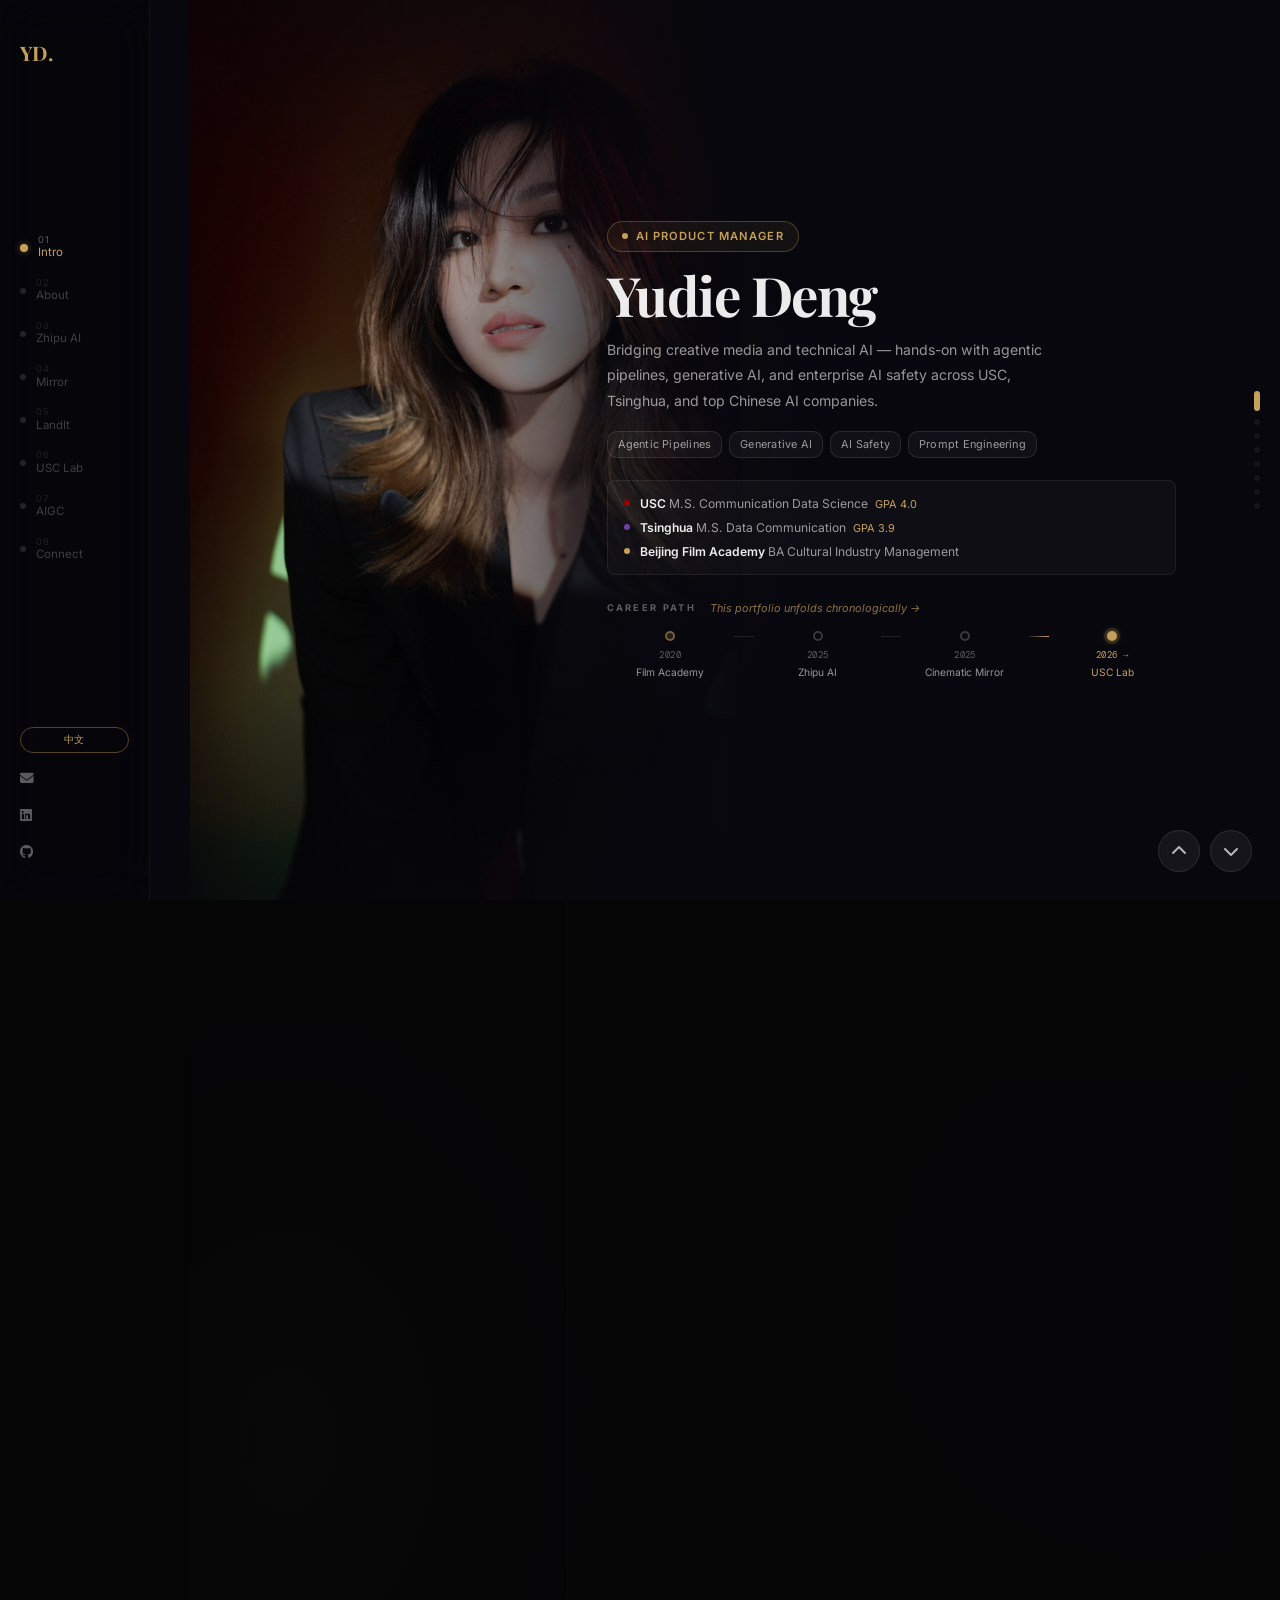
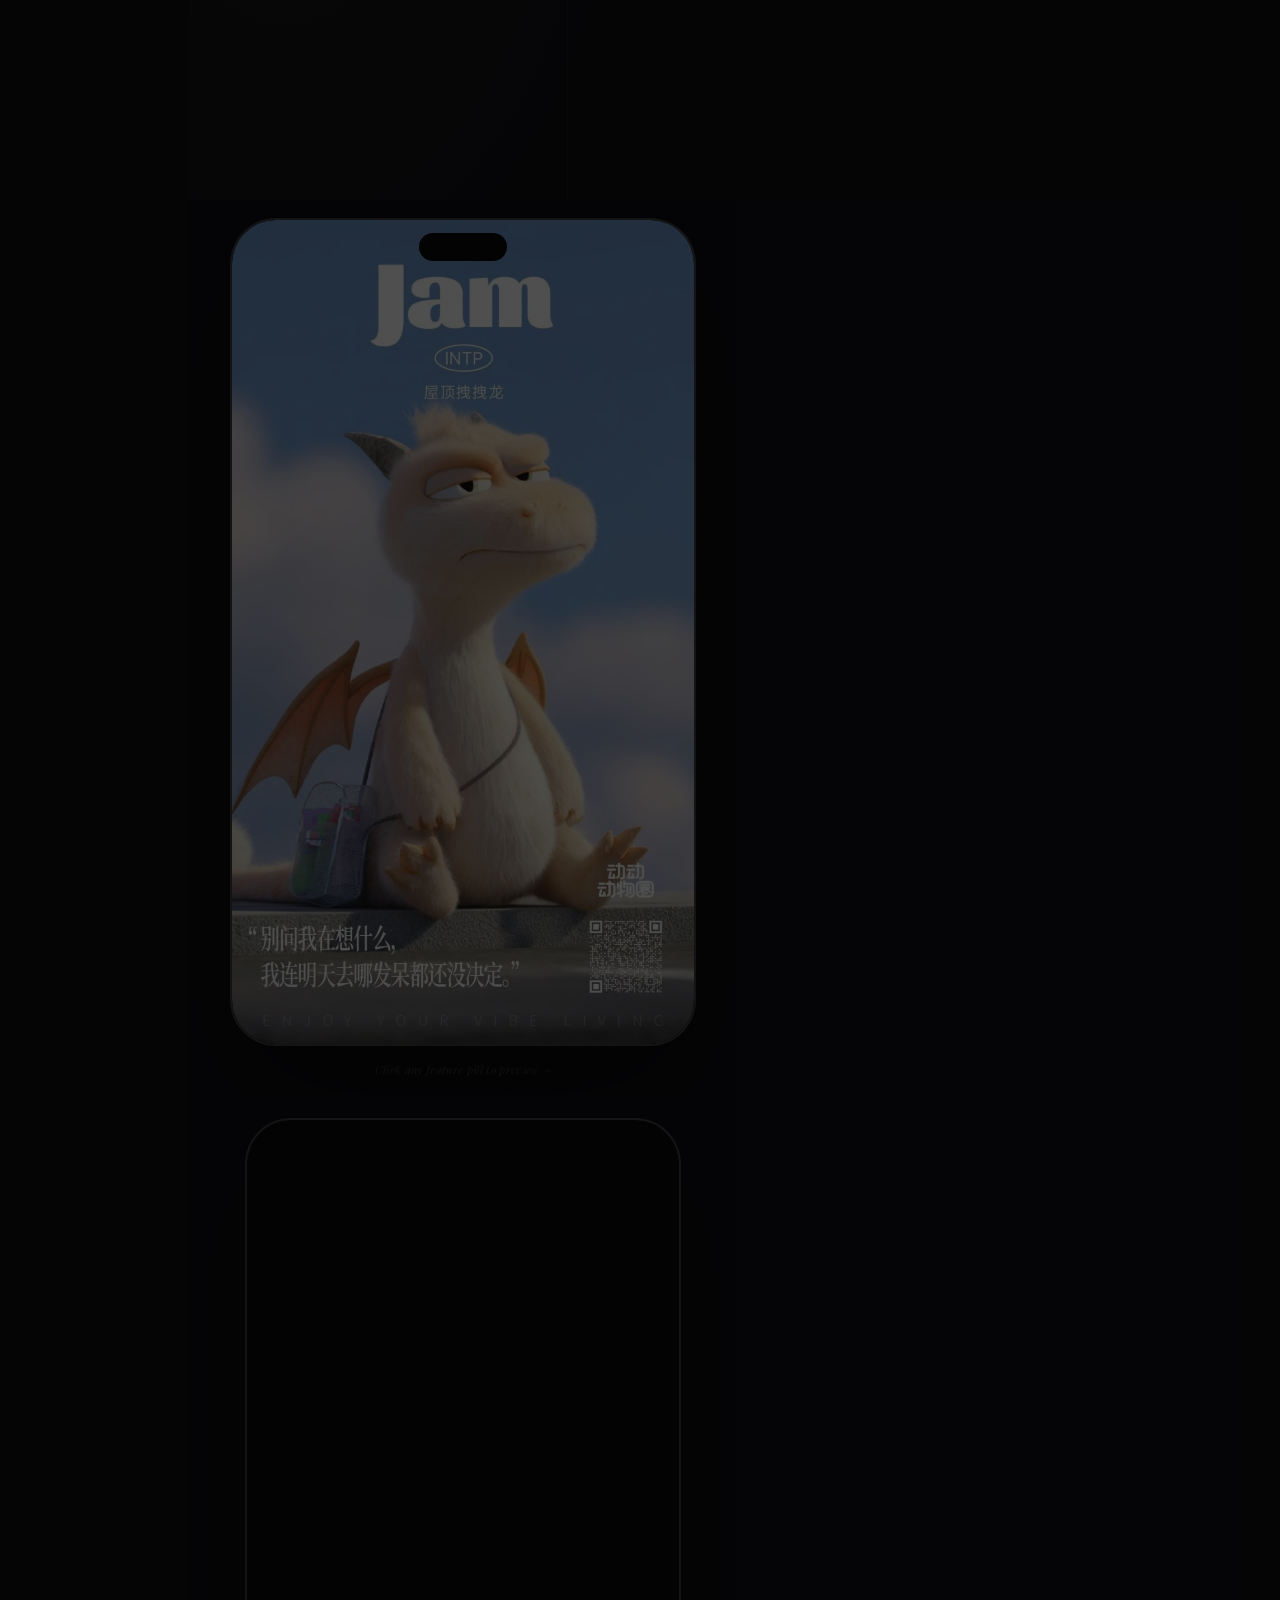
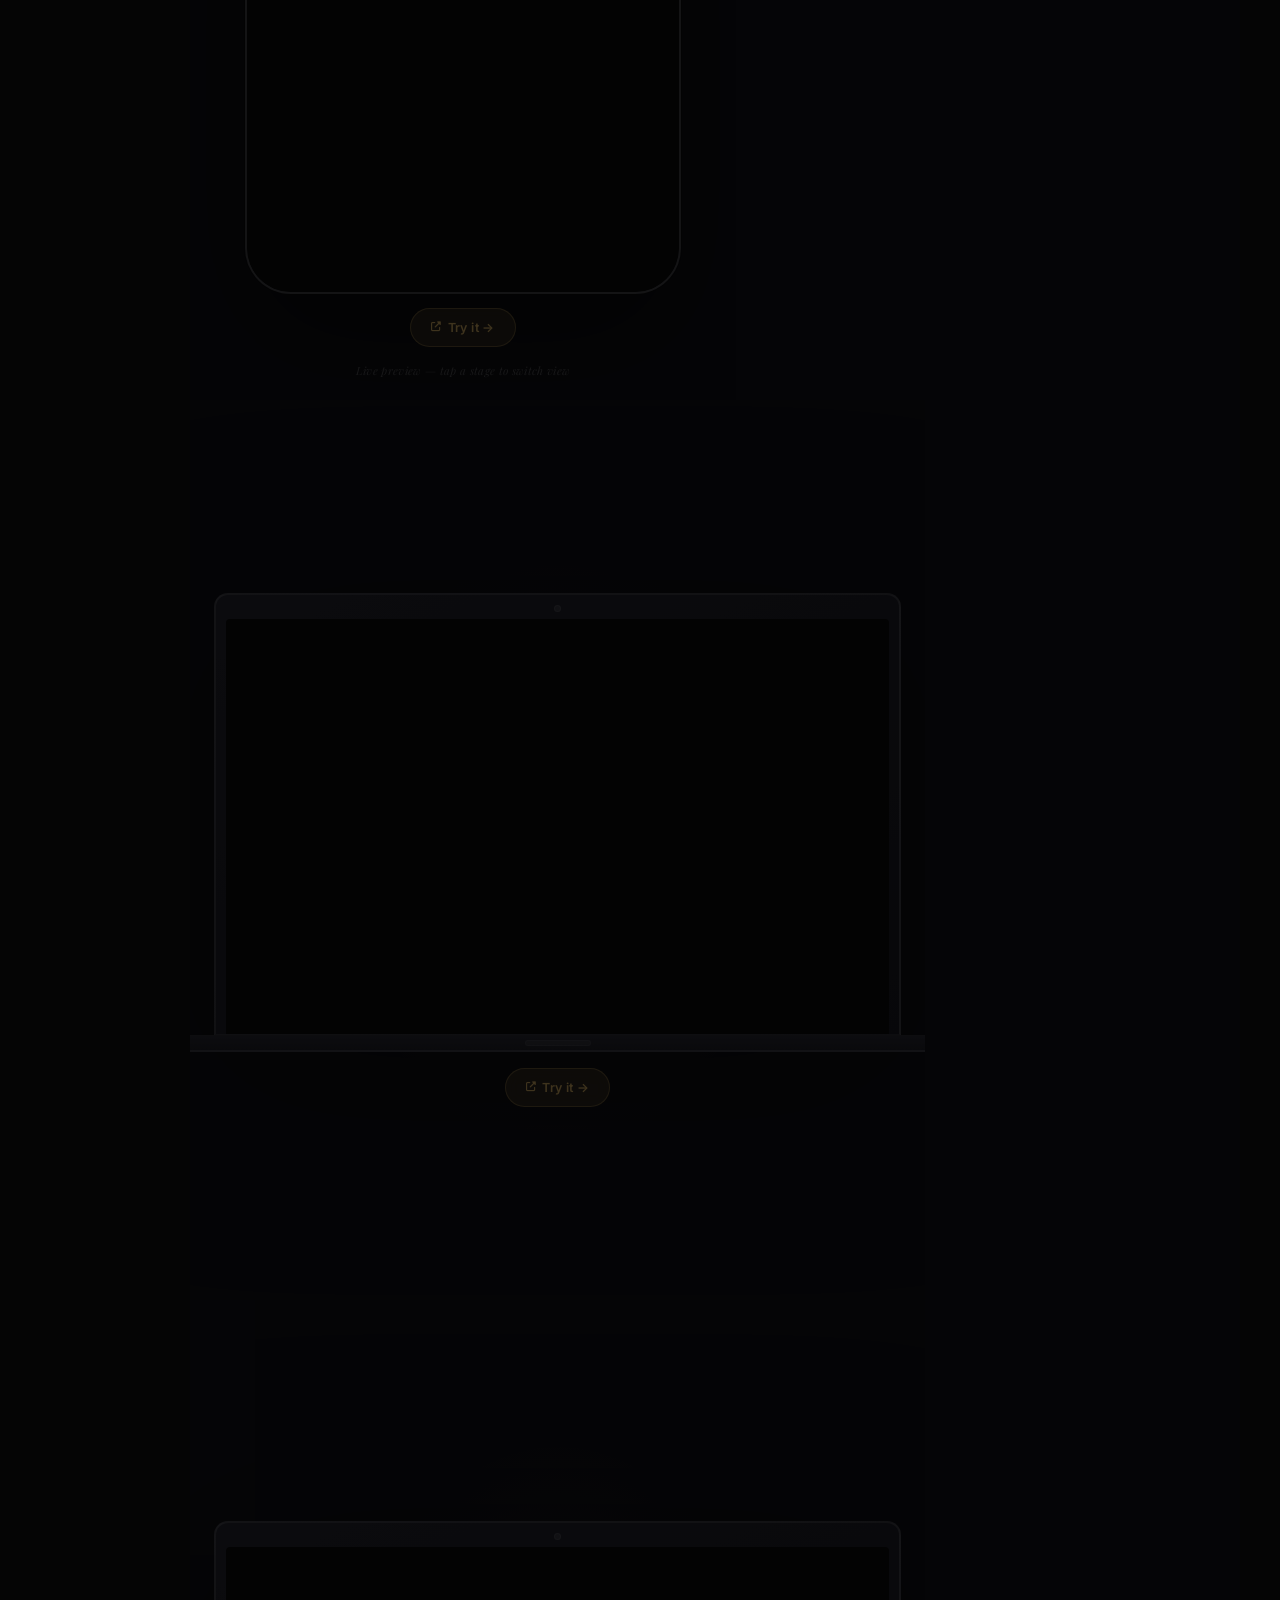
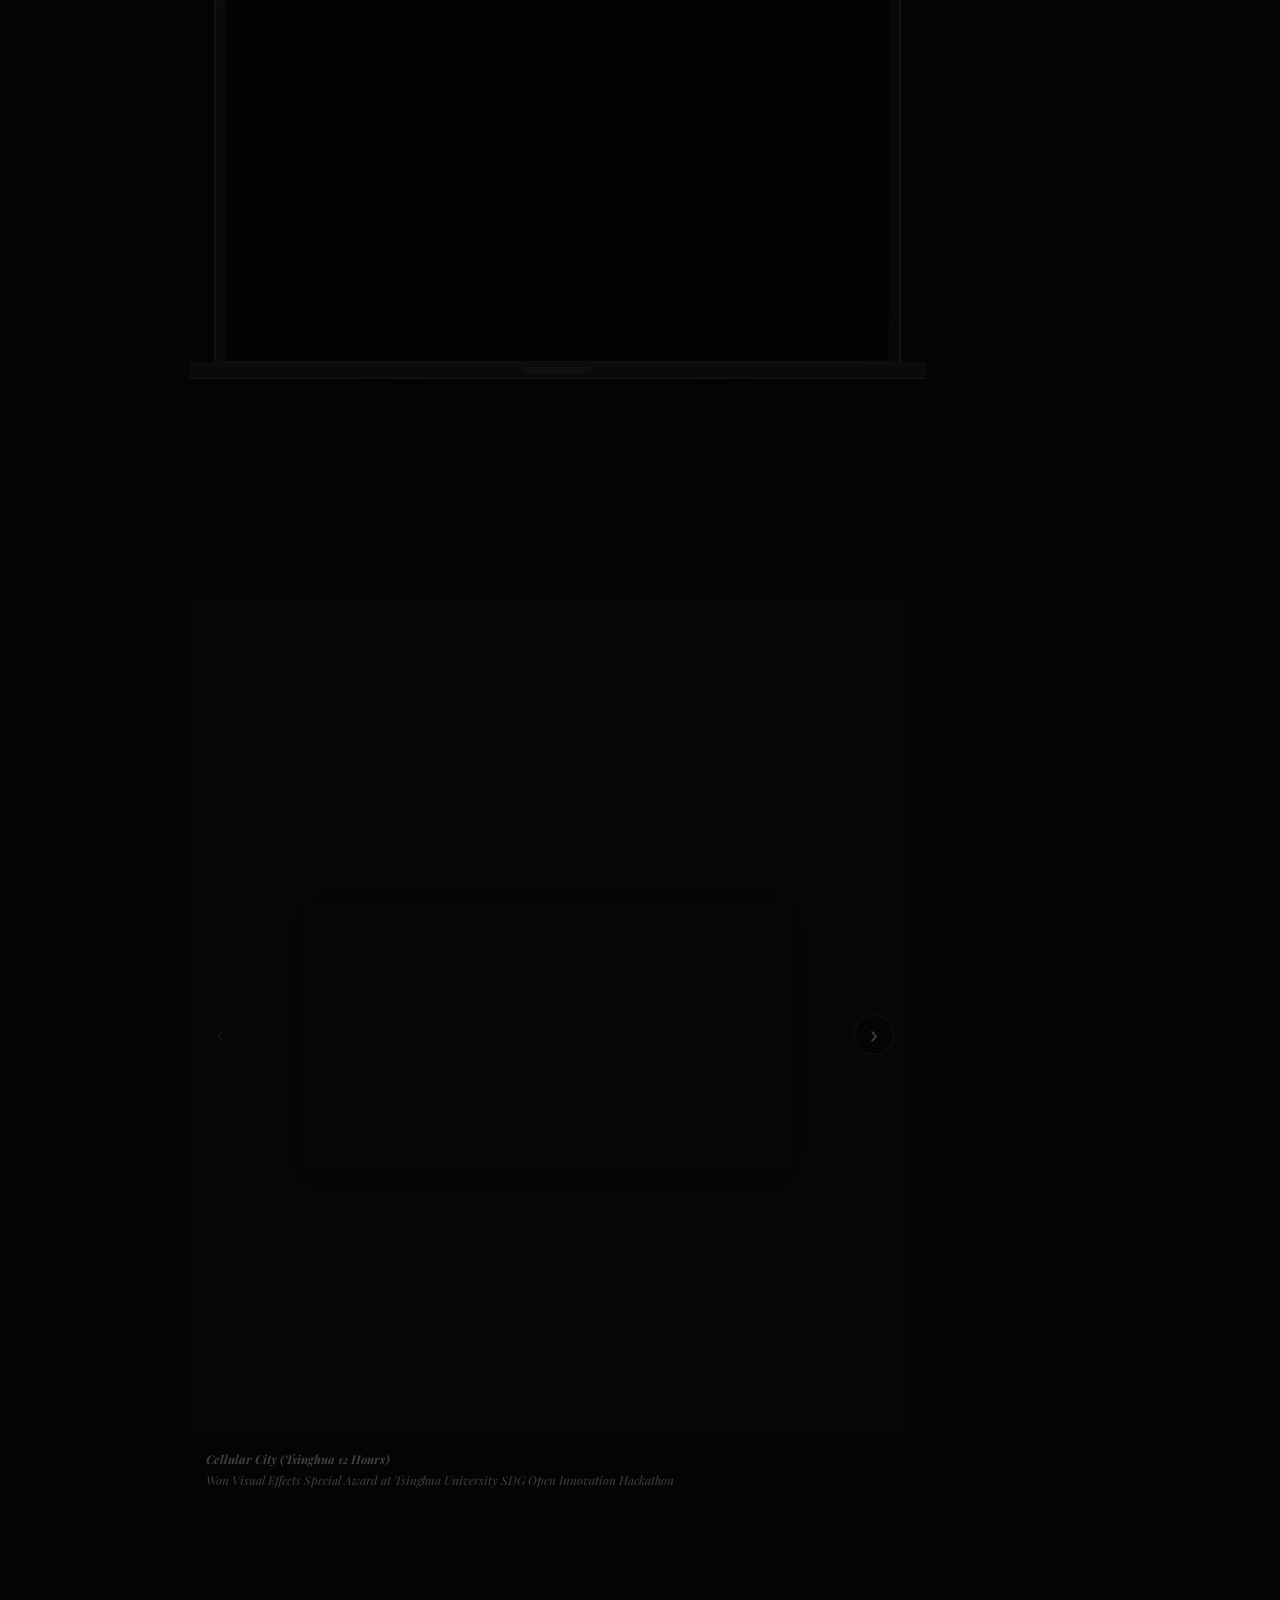
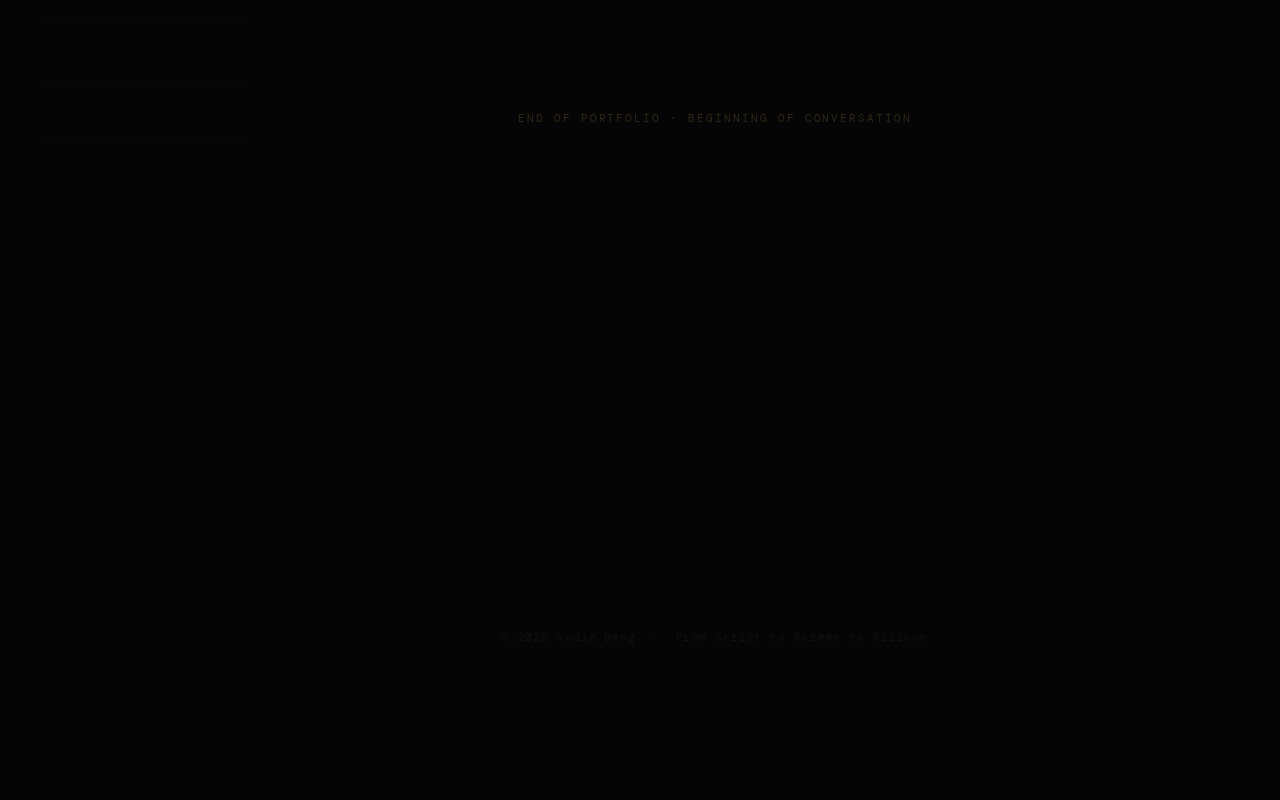
==== commit 916d540b: "update content" ====
--- a/index.html
+++ b/index.html
@@ -30,35 +30,43 @@
         <div class="cn-chapters">
             <div class="chapter-item active" data-slide="0">
                 <span class="cn-dot"></span>
-                <div class="cn-text"><span class="cn-num">01</span><span class="cn-name" data-i18n="nav-01">Intro</span></div>
+                <div class="cn-text"><span class="cn-num">01</span><span class="cn-name" data-i18n="nav-01">Intro</span>
+                </div>
             </div>
             <div class="chapter-item" data-slide="1">
                 <span class="cn-dot"></span>
-                <div class="cn-text"><span class="cn-num">02</span><span class="cn-name" data-i18n="nav-02">About</span></div>
+                <div class="cn-text"><span class="cn-num">02</span><span class="cn-name" data-i18n="nav-02">About</span>
+                </div>
             </div>
             <div class="chapter-item" data-slide="2">
                 <span class="cn-dot"></span>
-                <div class="cn-text"><span class="cn-num">03</span><span class="cn-name" data-i18n="nav-03">Zhipu AI</span></div>
+                <div class="cn-text"><span class="cn-num">03</span><span class="cn-name" data-i18n="nav-03">Zhipu
+                        AI</span></div>
             </div>
             <div class="chapter-item" data-slide="3">
                 <span class="cn-dot"></span>
-                <div class="cn-text"><span class="cn-num">04</span><span class="cn-name" data-i18n="nav-04">Mirror</span></div>
+                <div class="cn-text"><span class="cn-num">04</span><span class="cn-name"
+                        data-i18n="nav-04">Mirror</span></div>
             </div>
             <div class="chapter-item" data-slide="4">
                 <span class="cn-dot"></span>
-                <div class="cn-text"><span class="cn-num">05</span><span class="cn-name" data-i18n="nav-05">LandIt</span></div>
+                <div class="cn-text"><span class="cn-num">05</span><span class="cn-name"
+                        data-i18n="nav-05">LandIt</span></div>
             </div>
             <div class="chapter-item" data-slide="5">
                 <span class="cn-dot"></span>
-                <div class="cn-text"><span class="cn-num">06</span><span class="cn-name" data-i18n="nav-06">USC Lab</span></div>
+                <div class="cn-text"><span class="cn-num">06</span><span class="cn-name" data-i18n="nav-06">USC
+                        Lab</span></div>
             </div>
             <div class="chapter-item" data-slide="6">
                 <span class="cn-dot"></span>
-                <div class="cn-text"><span class="cn-num">07</span><span class="cn-name" data-i18n="nav-07">AIGC</span></div>
+                <div class="cn-text"><span class="cn-num">07</span><span class="cn-name" data-i18n="nav-07">AIGC</span>
+                </div>
             </div>
             <div class="chapter-item" data-slide="7">
                 <span class="cn-dot"></span>
-                <div class="cn-text"><span class="cn-num">08</span><span class="cn-name" data-i18n="nav-08">Connect</span></div>
+                <div class="cn-text"><span class="cn-num">08</span><span class="cn-name"
+                        data-i18n="nav-08">Connect</span></div>
             </div>
         </div>
         <div class="cn-contact">
@@ -120,7 +128,8 @@
                         <div class="hero-tl fly-in d6">
                             <div class="hero-tl-header">
                                 <span class="hero-tl-label" data-i18n="hero-tl-label">Career Path</span>
-                                <span class="hero-tl-hint" data-i18n="hero-tl-hint">This portfolio unfolds chronologically →</span>
+                                <span class="hero-tl-hint" data-i18n="hero-tl-hint">This portfolio unfolds
+                                    chronologically →</span>
                             </div>
                             <div class="hero-tl-track">
                                 <div class="hero-tl-node">
@@ -170,7 +179,8 @@
                                 <img src="images/about/about-01.jpg" alt="Beijing Film Academy Graduation">
                                 <div class="about-photo-overlay"></div>
                                 <div class="about-photo-caption">
-                                    <span class="apc-label" data-i18n="apc-label-1">Beijing Film Academy · Graduation</span>
+                                    <span class="apc-label" data-i18n="apc-label-1">Beijing Film Academy ·
+                                        Graduation</span>
                                     <span class="apc-year">2024</span>
                                 </div>
                             </div>
@@ -180,14 +190,16 @@
                                     style="object-position: center top;">
                                 <div class="about-photo-overlay"></div>
                                 <div class="about-photo-caption">
-                                    <span class="apc-label" data-i18n="apc-label-2">Grad School · Tsinghua University</span>
+                                    <span class="apc-label" data-i18n="apc-label-2">Grad School · Tsinghua
+                                        University</span>
                                     <span class="apc-year">2024</span>
                                 </div>
                             </div>
                             <!-- Floating quote card over photo -->
                             <div class="about-photo-quote fly-in d3">
                                 <div class="about-quote-mark">"</div>
-                                <blockquote class="about-quote" data-i18n="about-quote">I didn't pivot to AI. AI came to me — at exactly the right moment.</blockquote>
+                                <blockquote class="about-quote" data-i18n="about-quote">I didn't pivot to AI. AI came to
+                                    me — at exactly the right moment.</blockquote>
                             </div>
                             <!-- Indicator dots -->
                             <div class="about-photo-dots">
@@ -228,8 +240,9 @@
                             I started hands-on: training LoRA models and building AIGC pipelines at <strong>Enlight
                                 Media</strong> (the studio behind <em>Ne Zha 2</em>). Then I moved deeper into product
                             — defining the vision for a multimodal AI companion at <strong>Zhipu AI</strong>, shipping
-                            features to 1,500+ beta testers. At <strong>Tianji Cloud</strong>, I independently built
-                            and launched an AI-native consumer app. Now at <strong>USC's AI Trust Lab</strong>, I'm
+                            features to 1,500+ beta testers. At Tianji Cloud, I <strong>independently built
+                                and launched </strong> an AI-native consumer app. Now at <strong>USC's AI Trust
+                                Lab</strong>, I'm
                             tackling the harder question: how do we make AI systems trustworthy enough for enterprise
                             adoption?
                         </p>
@@ -268,20 +281,25 @@
                                         <img src="images/zhipu/IMG_5966.jpg" class="phone-reel-img" alt="">
                                         <img src="images/zhipu/IMG_5967.jpg" class="phone-reel-img" alt="">
                                         <img src="images/zhipu/IMG_5968.jpg" class="phone-reel-img" alt="">
-                                        <img src="images/zhipu/微信图片_2026-02-27_021340_832.jpg" class="phone-reel-img" alt="">
+                                        <img src="images/zhipu/微信图片_2026-02-27_021340_832.jpg" class="phone-reel-img"
+                                            alt="">
                                     </div>
                                     <!-- GIF overlay: z-index 2, covers reel on pill click -->
                                     <img src="" class="zhipu-gif-overlay" alt="">
                                 </div>
                             </div>
-                            <div class="phone-caption" data-i18n="phone-caption-default">Click any feature pill to preview →</div>
+                            <div class="phone-caption" data-i18n="phone-caption-default">Click any feature pill to
+                                preview →</div>
                         </div>
                     </div>
 
                     <div class="fs-content">
                         <span class="chapter-label fly-in d1" data-i18n="zhipu-chapter">Chapter 03 — AI Life</span>
                         <h2 class="section-title fly-in d2" style="text-align:left;">Zooom</h2>
-                        <p class="fly-in d3" data-i18n="zhipu-desc">World's first multimodal AI companion &amp; social platform — shipped to internal beta with <strong>1500+ testers</strong> and showcased at <strong>WAIC 2025</strong>.</p>
+                        <p class="fly-in d3" data-i18n="zhipu-desc">World's first multimodal AI companion &amp; social
+                            platform — shipped to internal beta with <strong>1500+ testers</strong> and showcased at
+                            <strong>WAIC 2025</strong>.
+                        </p>
 
                         <!-- Stats row -->
                         <div class="zhipu-stats fly-in d3">
@@ -305,16 +323,22 @@
 
                         <!-- Instructional Hint -->
                         <div class="interactive-hint fly-in d4">
-                            <i class="fas fa-hand-pointer"></i> <span data-i18n="interactive-hint-zhipu">Tap a feature below to view its demo</span>
+                            <i class="fas fa-hand-pointer"></i> <span data-i18n="interactive-hint-zhipu">Tap a feature
+                                below to view its demo</span>
                         </div>
 
                         <!-- 5 clickable feature pills → each triggers its numbered GIF -->
                         <div class="zf-pills fly-in d4">
-                            <button class="zf-pill" data-gif="images/zhipu/01.GIF" data-i18n="zpill-1">Photo to Life</button>
-                            <button class="zf-pill" data-gif="images/zhipu/02.GIF" data-i18n="zpill-2">Immersive Companion</button>
-                            <button class="zf-pill" data-gif="images/zhipu/03.GIF" data-i18n="zpill-3">Social Matchmaking</button>
-                            <button class="zf-pill" data-gif="images/zhipu/04.GIF" data-i18n="zpill-4">Cloud Travel</button>
-                            <button class="zf-pill" data-gif="images/zhipu/05.GIF" data-i18n="zpill-5">Roaming Mode</button>
+                            <button class="zf-pill" data-gif="images/zhipu/01.GIF" data-i18n="zpill-1">Photo to
+                                Life</button>
+                            <button class="zf-pill" data-gif="images/zhipu/02.GIF" data-i18n="zpill-2">Immersive
+                                Companion</button>
+                            <button class="zf-pill" data-gif="images/zhipu/03.GIF" data-i18n="zpill-3">Social
+                                Matchmaking</button>
+                            <button class="zf-pill" data-gif="images/zhipu/04.GIF" data-i18n="zpill-4">Cloud
+                                Travel</button>
+                            <button class="zf-pill" data-gif="images/zhipu/05.GIF" data-i18n="zpill-5">Roaming
+                                Mode</button>
                         </div>
 
                         <!-- 5-phase role accordion -->
@@ -438,32 +462,39 @@
                             <a href="https://cinematic-mirror.vercel.app/" target="_blank" class="device-try-btn">
                                 <i class="fas fa-external-link-alt"></i> <span data-i18n="try-it">Try it →</span>
                             </a>
-                            <div class="phone-caption cm-caption" data-i18n="cm-caption-default">Live preview — tap a stage to switch view</div>
+                            <div class="phone-caption cm-caption" data-i18n="cm-caption-default">Live preview — tap a
+                                stage to switch view</div>
                         </div>
                     </div>
                     <div class="fs-content cm-content">
-                        <span class="chapter-label fly-in d1" data-i18n="mirror-chapter">Chapter 04 — Independent Builds</span>
-                        <h2 class="section-title fly-in d2" style="text-align:left;" data-i18n="mirror-title">Cinematic Mirror Agent</h2>
-                        <p class="fly-in d3" data-i18n="mirror-desc">A personality-first styling system — not a trend engine. Built to help
+                        <span class="chapter-label fly-in d1" data-i18n="mirror-chapter">Chapter 04 — Independent
+                            Builds</span>
+                        <h2 class="section-title fly-in d2" style="text-align:left;" data-i18n="mirror-title">Cinematic
+                            Mirror Agent</h2>
+                        <p class="fly-in d3" data-i18n="mirror-desc">A personality-first styling system — not a trend
+                            engine. Built to help
                             users dress <em>authentically</em>, not algorithmically.</p>
 
                         <!-- Problem -->
                         <div class="cm-problem fly-in d3">
                             <div class="cm-prob-item">
                                 <span class="cm-prob-num">01</span>
-                                <div data-i18n="mirror-prob-1"><strong>Homogenized recommendations</strong> — algorithms optimize for trends, not
+                                <div data-i18n="mirror-prob-1"><strong>Homogenized recommendations</strong> — algorithms
+                                    optimize for trends, not
                                     individuality.</div>
                             </div>
                             <div class="cm-prob-item">
                                 <span class="cm-prob-num">02</span>
-                                <div data-i18n="mirror-prob-2"><strong>No personality foundation</strong> — body type &amp; trends, but never
+                                <div data-i18n="mirror-prob-2"><strong>No personality foundation</strong> — body type
+                                    &amp; trends, but never
                                     temperament or identity.</div>
                             </div>
                         </div>
 
                         <!-- Instructional Hint -->
                         <div class="interactive-hint fly-in d4">
-                            <i class="fas fa-hand-pointer"></i> <span data-i18n="interactive-hint-mirror">Tap a stage below to view its demo</span>
+                            <i class="fas fa-hand-pointer"></i> <span data-i18n="interactive-hint-mirror">Tap a stage
+                                below to view its demo</span>
                         </div>
 
                         <!-- 3-Stage Pipeline (clickable → switches phone screen) -->
@@ -473,7 +504,8 @@
                                 <span class="cm-stage-num">I</span>
                                 <div class="cm-stage-body">
                                     <strong data-i18n="cm-stage-1-title">Cinematic Interview</strong>
-                                    <span data-i18n="cm-stage-1-desc">Natural dialogue → multidimensional Cinematic Personality Profile</span>
+                                    <span data-i18n="cm-stage-1-desc">Natural dialogue → multidimensional Cinematic
+                                        Personality Profile</span>
                                 </div>
                             </div>
                             <div class="cm-stage-arrow">→</div>
@@ -482,7 +514,8 @@
                                 <span class="cm-stage-num">II</span>
                                 <div class="cm-stage-body">
                                     <strong data-i18n="cm-stage-2-title">Film Character Match</strong>
-                                    <span data-i18n="cm-stage-2-desc">Character archetype → Style Guide: silhouette, color system, outfit
+                                    <span data-i18n="cm-stage-2-desc">Character archetype → Style Guide: silhouette,
+                                        color system, outfit
                                         logic</span>
                                 </div>
                             </div>
@@ -492,7 +525,8 @@
                                 <span class="cm-stage-num">III</span>
                                 <div class="cm-stage-body">
                                     <strong data-i18n="cm-stage-3-title">Live Director Mode</strong>
-                                    <span data-i18n="cm-stage-3-desc">Real-time video: color alignment, silhouette, accessories, posture</span>
+                                    <span data-i18n="cm-stage-3-desc">Real-time video: color alignment, silhouette,
+                                        accessories, posture</span>
                                 </div>
                             </div>
                             <div class="cm-stage-arrow">·</div>
@@ -603,21 +637,26 @@
                         </div>
                     </div>
                     <div class="fs-content cm-content">
-                        <span class="chapter-label fly-in d1" data-i18n="landit-chapter">Chapter 05 — Independent Builds</span>
-                        <h2 class="section-title fly-in d2" style="text-align:left;" data-i18n="landit-title">LandIt</h2>
-                        <p class="fly-in d3" data-i18n="landit-desc">A preparation system, not a question generator — structured role-specific
+                        <span class="chapter-label fly-in d1" data-i18n="landit-chapter">Chapter 05 — Independent
+                            Builds</span>
+                        <h2 class="section-title fly-in d2" style="text-align:left;" data-i18n="landit-title">LandIt
+                        </h2>
+                        <p class="fly-in d3" data-i18n="landit-desc">A preparation system, not a question generator —
+                            structured role-specific
                             training that improves candidates across an entire interview cycle.</p>
 
                         <!-- Problem -->
                         <div class="cm-problem fly-in d3">
                             <div class="cm-prob-item">
                                 <span class="cm-prob-num">01</span>
-                                <div data-i18n="landit-prob-1"><strong>Fragmented prep</strong> — resume, research, questions, advice all
+                                <div data-i18n="landit-prob-1"><strong>Fragmented prep</strong> — resume, research,
+                                    questions, advice all
                                     disconnected. No system.</div>
                             </div>
                             <div class="cm-prob-item">
                                 <span class="cm-prob-num">02</span>
-                                <div data-i18n="landit-prob-2"><strong>Shallow tools</strong> — question banks lack personalization; mock tools
+                                <div data-i18n="landit-prob-2"><strong>Shallow tools</strong> — question banks lack
+                                    personalization; mock tools
                                     lack structured feedback; copilots raise ethics issues.</div>
                             </div>
                         </div>
@@ -715,17 +754,23 @@
                         </div>
                     </div>
                     <div class="fs-content">
-                        <span class="chapter-label fly-in d1" data-i18n="usc-chapter">Chapter 06 — The Pursuit of Trust</span>
-                        <h2 class="section-title fly-in d2" style="text-align:left;" data-i18n="usc-title">USC AI Trust Lab</h2>
-                        <p class="fly-in d3" data-i18n="usc-desc">Contributing to the AI Trust Score™ — a B2B platform assessing safety risks in multi-agent pipelines. <a href="https://tumeryk.com/"
+                        <span class="chapter-label fly-in d1" data-i18n="usc-chapter">Chapter 06 — The Pursuit of
+                            Trust</span>
+                        <h2 class="section-title fly-in d2" style="text-align:left;" data-i18n="usc-title">USC AI Trust
+                            Lab</h2>
+                        <p class="fly-in d3" data-i18n="usc-desc">Contributing to the AI Trust Score™ — a B2B platform
+                            assessing safety risks in multi-agent pipelines. <a href="https://tumeryk.com/"
                                 target="_blank" class="usc-site-link">Visit Tumeryk.com →</a></p>
                         <div class="dark-card fly-in d4" data-i18n="usc-card">
                             <h4>Research Focus</h4>
                             <ul>
-                                <li>Redesigned risk taxonomy: <strong>9 technical categories → 7 principle-based dimensions</strong> for enterprise interpretability</li>
-                                <li>Evaluated <strong>5+ red-teaming frameworks</strong> — Microsoft PyRIT, NVIDIA Garak — mapped to redesigned taxonomy</li>
+                                <li>Redesigned risk taxonomy: <strong>9 technical categories → 7 principle-based
+                                        dimensions</strong> for enterprise interpretability</li>
+                                <li>Evaluated <strong>5+ red-teaming frameworks</strong> — Microsoft PyRIT, NVIDIA Garak
+                                    — mapped to redesigned taxonomy</li>
                                 <li>Aligned with NIST AI RMF &amp; EU AI Act compliance needs</li>
-                                <li>Bridging USC communication lens: enabling enterprise clients to map trust assessments to AI procurement decisions</li>
+                                <li>Bridging USC communication lens: enabling enterprise clients to map trust
+                                    assessments to AI procurement decisions</li>
                             </ul>
                         </div>
                     </div>
@@ -749,9 +794,11 @@
                                             allowfullscreen></iframe>
                                     </div>
                                     <div class="fs-media-caption">
-                                        <strong data-i18n="aigc-video-1-title">Cellular City (Tsinghua 12 Hours)</strong><br>
-                                        <span data-i18n="aigc-video-1-desc">Won Visual Effects Special Award at Tsinghua University SDG Open Innovation
-                                        Hackathon</span>
+                                        <strong data-i18n="aigc-video-1-title">Cellular City (Tsinghua 12
+                                            Hours)</strong><br>
+                                        <span data-i18n="aigc-video-1-desc">Won Visual Effects Special Award at Tsinghua
+                                            University SDG Open Innovation
+                                            Hackathon</span>
                                     </div>
                                 </div>
                                 <div class="swiper-slide">
@@ -764,9 +811,10 @@
                                     </div>
                                     <div class="fs-media-caption">
                                         <strong data-i18n="aigc-video-2-title">The Pen</strong><br>
-                                        <span data-i18n="aigc-video-2-desc">Nominated for 25th Beijing Film Academy Animation Awards; won 2nd Prize (Alipay)
-                                        and AI Intelligent Video Excellence Award at the 5th Future Audio-Visual
-                                        Innovation Competition</span>
+                                        <span data-i18n="aigc-video-2-desc">Nominated for 25th Beijing Film Academy
+                                            Animation Awards; won 2nd Prize (Alipay)
+                                            and AI Intelligent Video Excellence Award at the 5th Future Audio-Visual
+                                            Innovation Competition</span>
                                     </div>
                                 </div>
                                 <div class="swiper-slide">
@@ -777,7 +825,8 @@
                                             allow="accelerometer; autoplay; clipboard-write; encrypted-media; gyroscope; picture-in-picture"
                                             allowfullscreen></iframe>
                                     </div>
-                                    <div class="fs-media-caption" data-i18n="aigc-video-3-caption">Sunflower Village</div>
+                                    <div class="fs-media-caption" data-i18n="aigc-video-3-caption">Sunflower Village
+                                    </div>
                                 </div>
                                 <div class="swiper-slide">
                                     <div class="aigc-embed-slide">
@@ -787,7 +836,8 @@
                                             allow="accelerometer; autoplay; clipboard-write; encrypted-media; gyroscope; picture-in-picture"
                                             allowfullscreen></iframe>
                                     </div>
-                                    <div class="fs-media-caption" data-i18n="aigc-video-4-caption">Zooom Character Demo</div>
+                                    <div class="fs-media-caption" data-i18n="aigc-video-4-caption">Zooom Character Demo
+                                    </div>
                                 </div>
                                 <div class="swiper-slide">
                                     <div class="aigc-embed-slide aigc-embed-pdf" style="background: #1a1a1a;">
@@ -796,7 +846,8 @@
                                     </div>
                                     <div class="fs-media-caption">
                                         <strong data-i18n="aigc-pdf-title">Cellular City Presentation</strong><br>
-                                        <span data-i18n="aigc-pdf-desc">Project pitch deck for the Tsinghua University SDG Hackathon</span>
+                                        <span data-i18n="aigc-pdf-desc">Project pitch deck for the Tsinghua University
+                                            SDG Hackathon</span>
                                     </div>
                                 </div>
                             </div>
@@ -806,9 +857,12 @@
                         </div>
                     </div>
                     <div class="fs-content">
-                        <span class="chapter-label fly-in d1" data-i18n="aigc-chapter">Chapter 07 — Creative Foundations</span>
-                        <h2 class="section-title fly-in d2" style="text-align:left;" data-i18n="aigc-title">AIGC Works</h2>
-                        <p class="fly-in d3" data-i18n="aigc-desc">The technical foundation beneath the product work — LoRA training,
+                        <span class="chapter-label fly-in d1" data-i18n="aigc-chapter">Chapter 07 — Creative
+                            Foundations</span>
+                        <h2 class="section-title fly-in d2" style="text-align:left;" data-i18n="aigc-title">AIGC Works
+                        </h2>
+                        <p class="fly-in d3" data-i18n="aigc-desc">The technical foundation beneath the product work —
+                            LoRA training,
                             multimodal generation, and cinematic AI at Enlight Media.</p>
                         <div class="dark-card fly-in d4" data-i18n="aigc-card-1">
                             <h4>Key Contributions</h4>
@@ -839,9 +893,12 @@
                 <div class="connect-slide">
                     <div class="connect-bg-grid"></div>
                     <div class="connect-inner">
-                        <div class="connect-eyebrow fly-in d1" data-i18n="connect-eyebrow">End of Portfolio · Beginning of Conversation</div>
-                        <h2 class="connect-heading fly-in d2" data-i18n="connect-heading">Let's <span class="gradient-text">Connect</span></h2>
-                        <p class="connect-sub fly-in d3" data-i18n="connect-sub">I'm always open to new opportunities, collaborations, and
+                        <div class="connect-eyebrow fly-in d1" data-i18n="connect-eyebrow">End of Portfolio · Beginning
+                            of Conversation</div>
+                        <h2 class="connect-heading fly-in d2" data-i18n="connect-heading">Let's <span
+                                class="gradient-text">Connect</span></h2>
+                        <p class="connect-sub fly-in d3" data-i18n="connect-sub">I'm always open to new opportunities,
+                            collaborations, and
                             conversations about AI product, media, and everything in between.</p>
 
                         <div class="connect-cards fly-in d4">
@@ -894,4 +951,4 @@
     <script src="js/main.js"></script>
 </body>
 
-</html>
+</html>
--- a/css/style.css
+++ b/css/style.css
@@ -4372,4 +4372,92 @@
     text-align: center;
     margin-top: 2px;
     letter-spacing: 0.03em;
-}+}
+/* ════ MOBILE SCROLL MODE (≤768px) ════════════════════════
+   Swiper full-page lock is disabled; page scrolls normally.
+   Each slide becomes a normal block section.
+   ═══════════════════════════════════════════════════════ */
+@media (max-width: 768px) {
+
+    /* 1. Unlock scroll on root elements */
+    html, body {
+        overflow-y: auto !important;
+        height: auto !important;
+    }
+
+    /* 2. Reset Swiper container */
+    .root-swiper {
+        overflow: visible !important;
+        height: auto !important;
+    }
+
+    /* 3. Make swiper-wrapper a normal block (override flex + transform) */
+    .root-swiper > .swiper-wrapper {
+        display: block !important;
+        transform: none !important;
+        height: auto !important;
+        will-change: unset !important;
+    }
+
+    /* 4. Each slide scrolls naturally */
+    .root-swiper .swiper-slide {
+        height: auto !important;
+        min-height: 100svh;
+        width: 100% !important;
+    }
+
+    /* 5. Hide desktop-only chrome */
+    .root-pagination,
+    .page-controls {
+        display: none !important;
+    }
+
+    /* 6. All fly-in elements visible immediately — no Swiper trigger needed */
+    .fly-in {
+        opacity: 1 !important;
+        transform: none !important;
+        transition: none !important;
+        animation: none !important;
+    }
+
+    /* 6b. All slides visible (no Swiper active-class logic) */
+    .root-swiper .swiper-slide,
+    .swiper-slide.slide-visible {
+        opacity: 1 !important;
+        padding: 0 !important;
+    }
+
+    /* 7. Full-screen slides: stack phone mockup on top, content below */
+    .fs-slide.fs-device {
+        min-height: auto;
+    }
+
+    .fs-visual.device-bg {
+        min-height: 55vw;
+    }
+
+    /* 8. About: show left deco panel on mobile (was hidden at ≤900px already) */
+
+    /* 9. Connect slide — comfortable spacing */
+    .connect-slide {
+        padding: 60px 0 40px;
+    }
+
+    /* 10. All full-page sections: auto height so content isn't cut off */
+    .hero-dark,
+    .about-dark,
+    .fs-slide {
+        min-height: 100svh;
+        height: auto !important;
+        overflow: visible;
+    }
+
+    /* 11. Stats row wraps nicely */
+    .zhipu-stats {
+        flex-wrap: wrap;
+    }
+
+    .zstat {
+        min-width: 45%;
+    }
+}
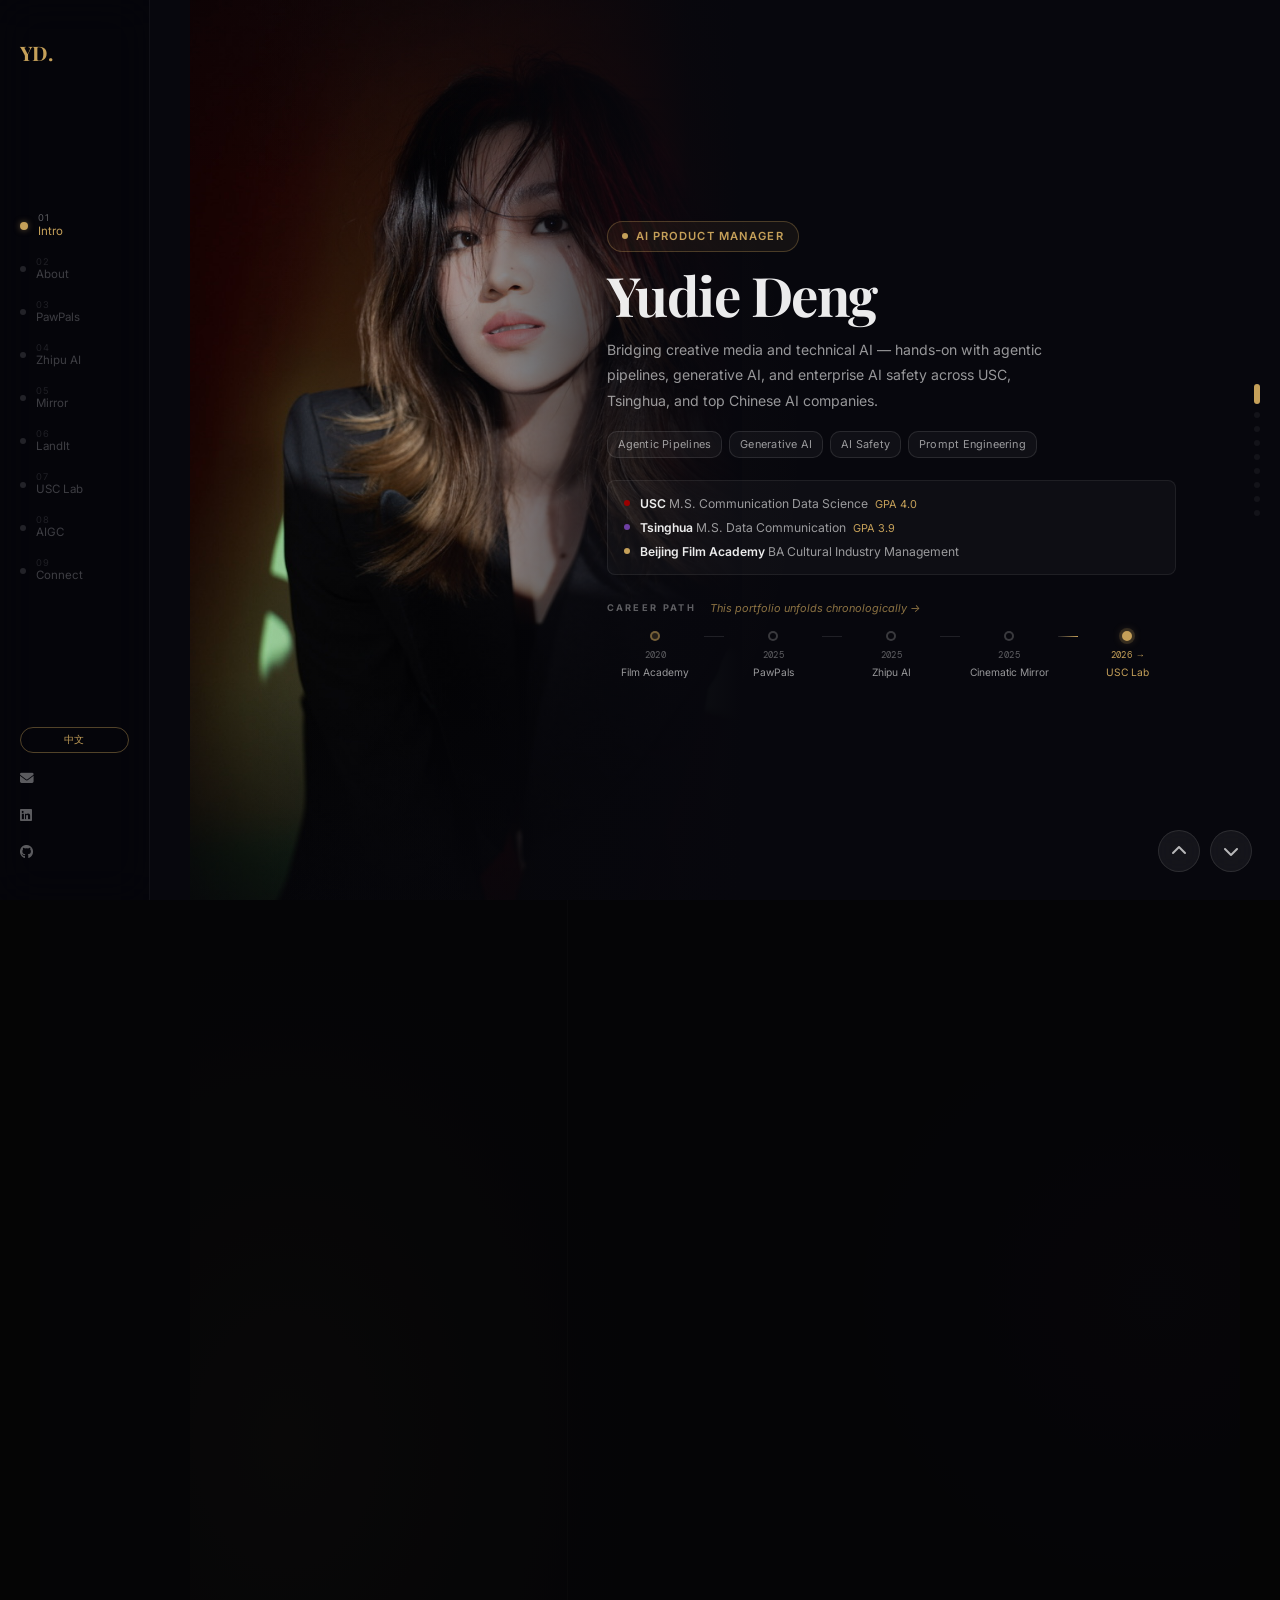
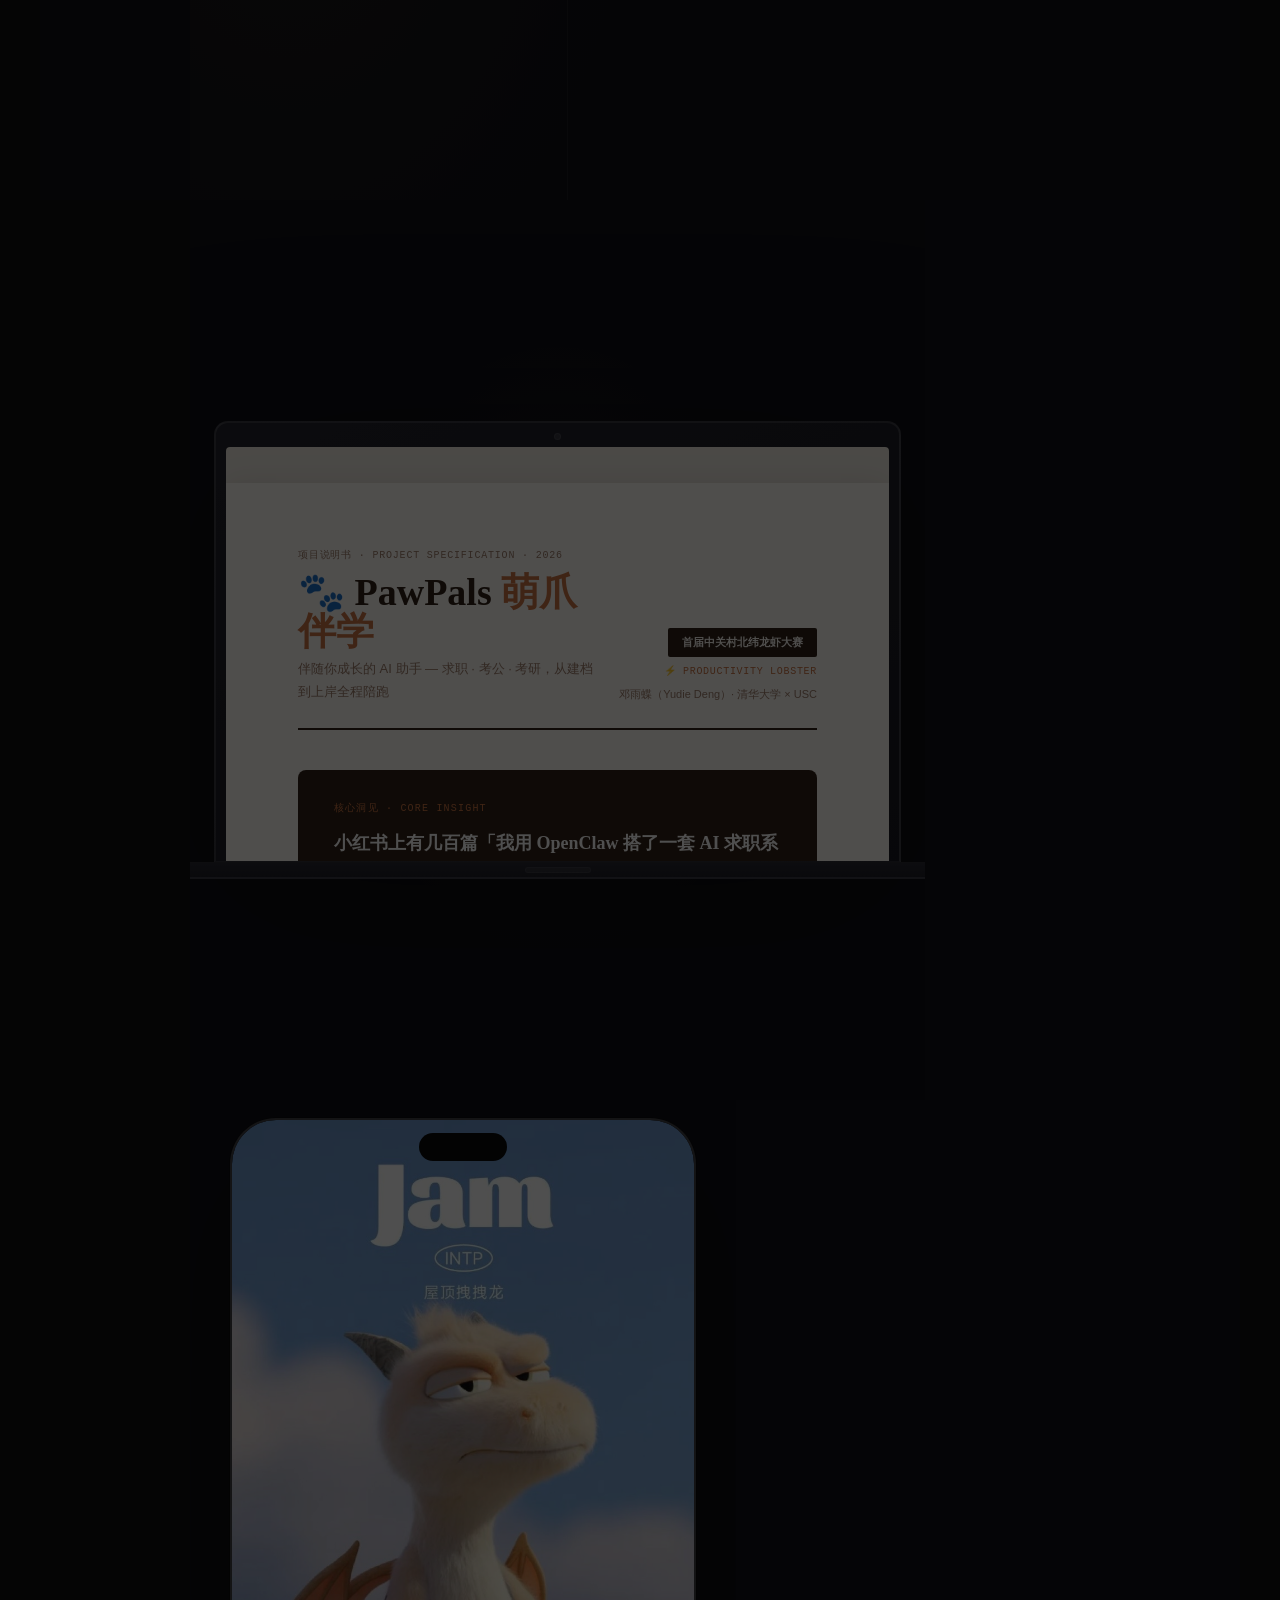
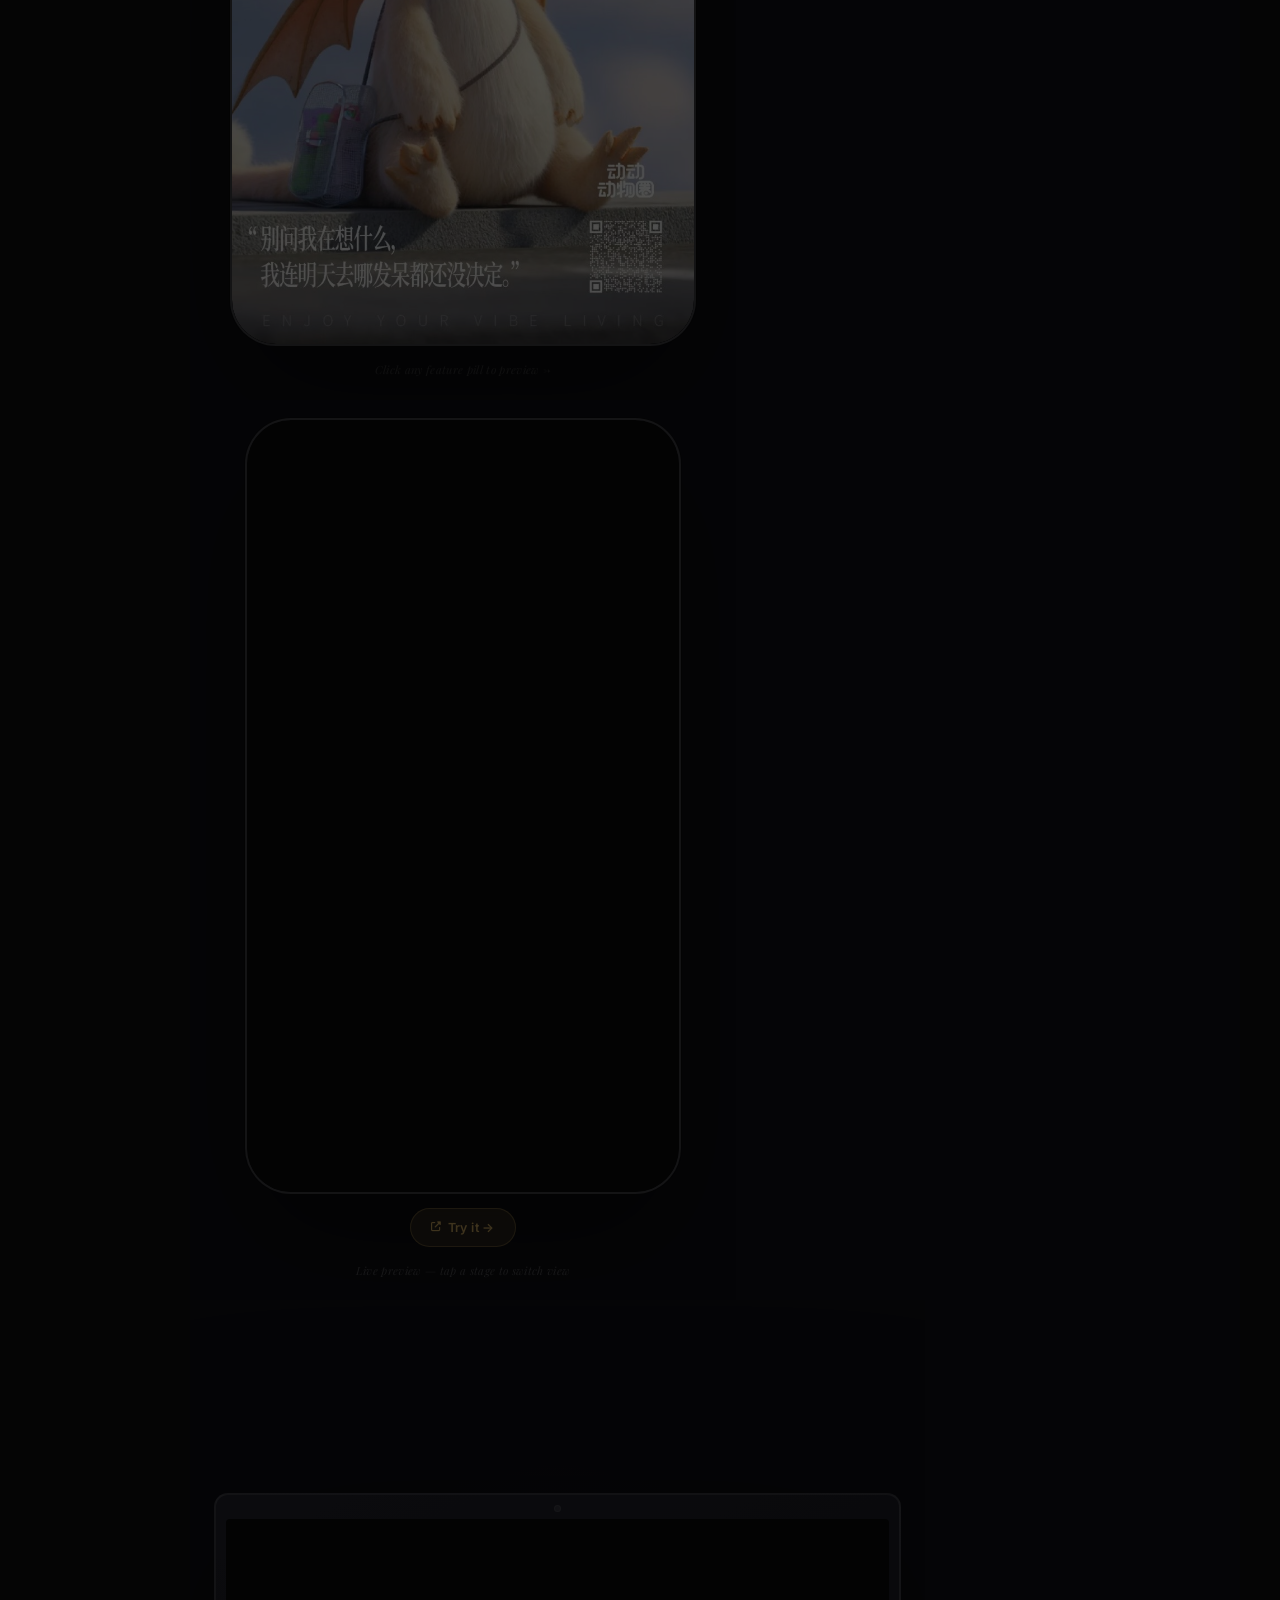
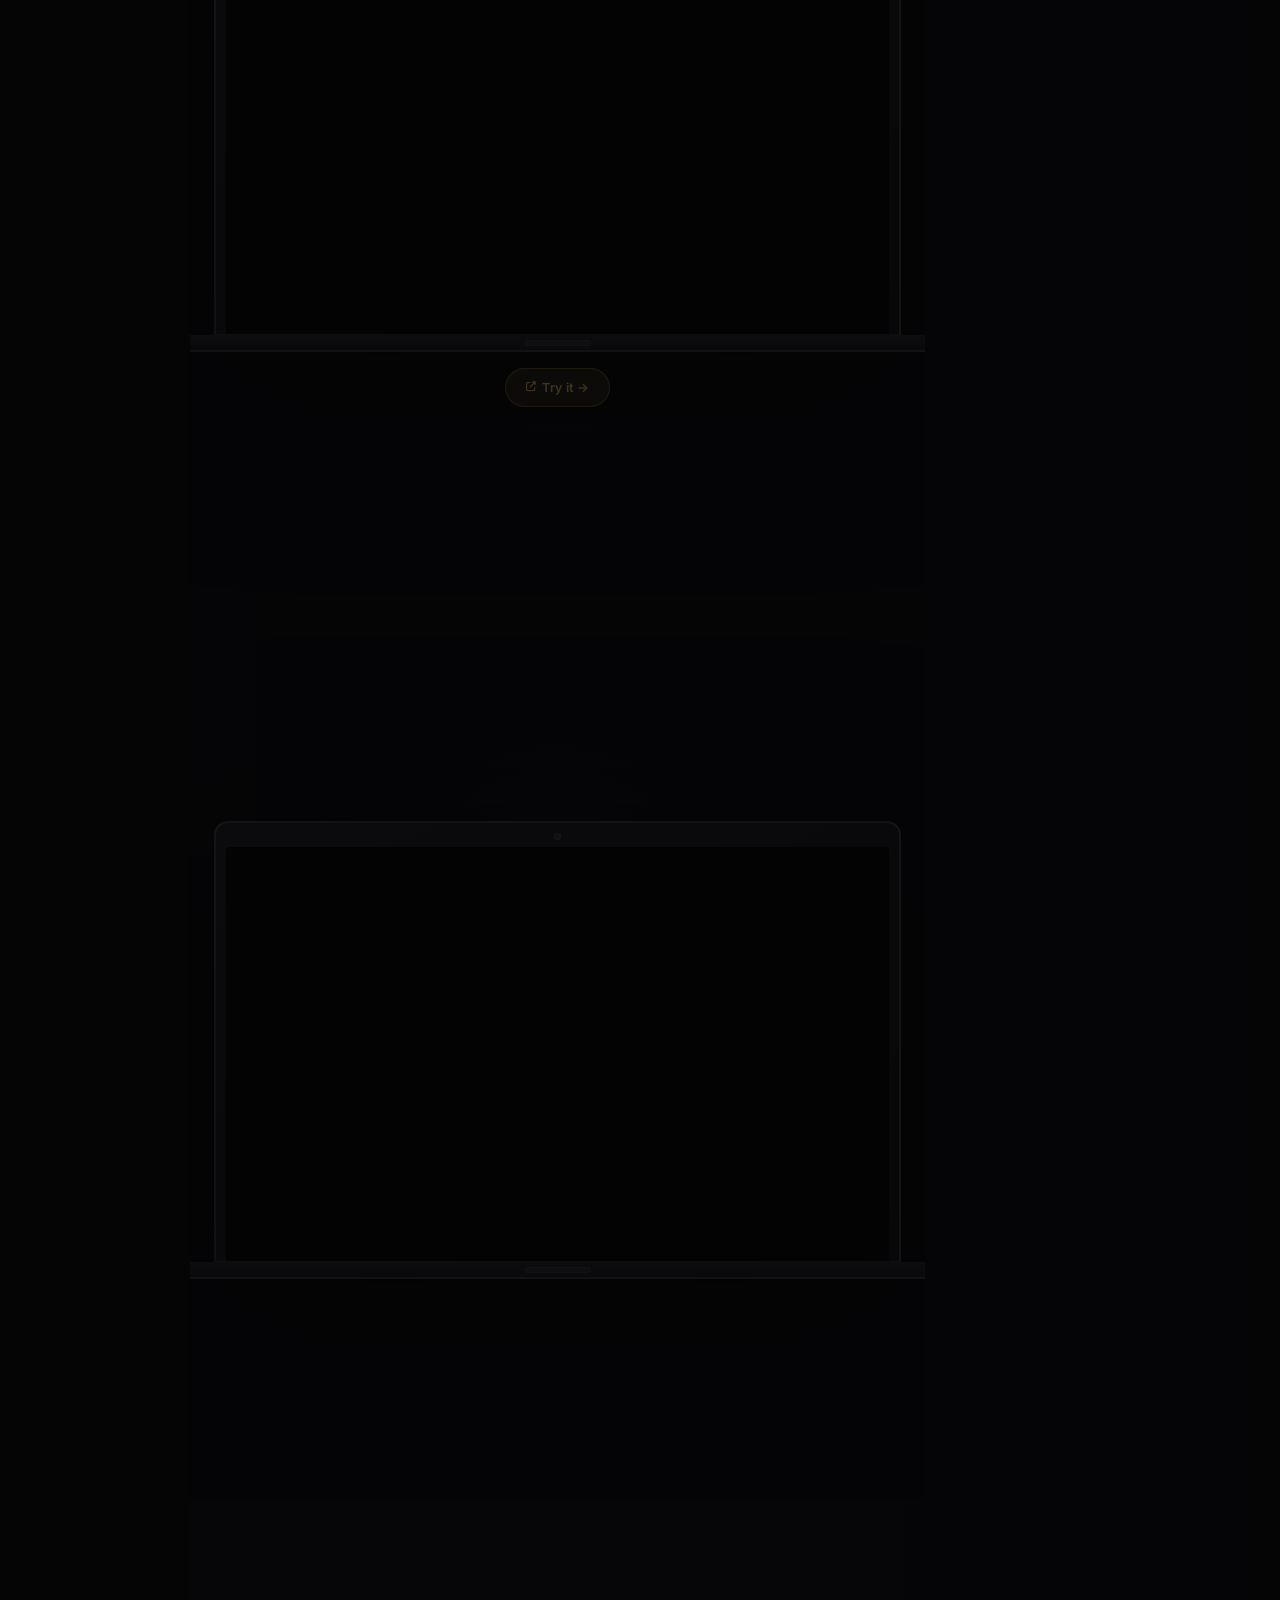
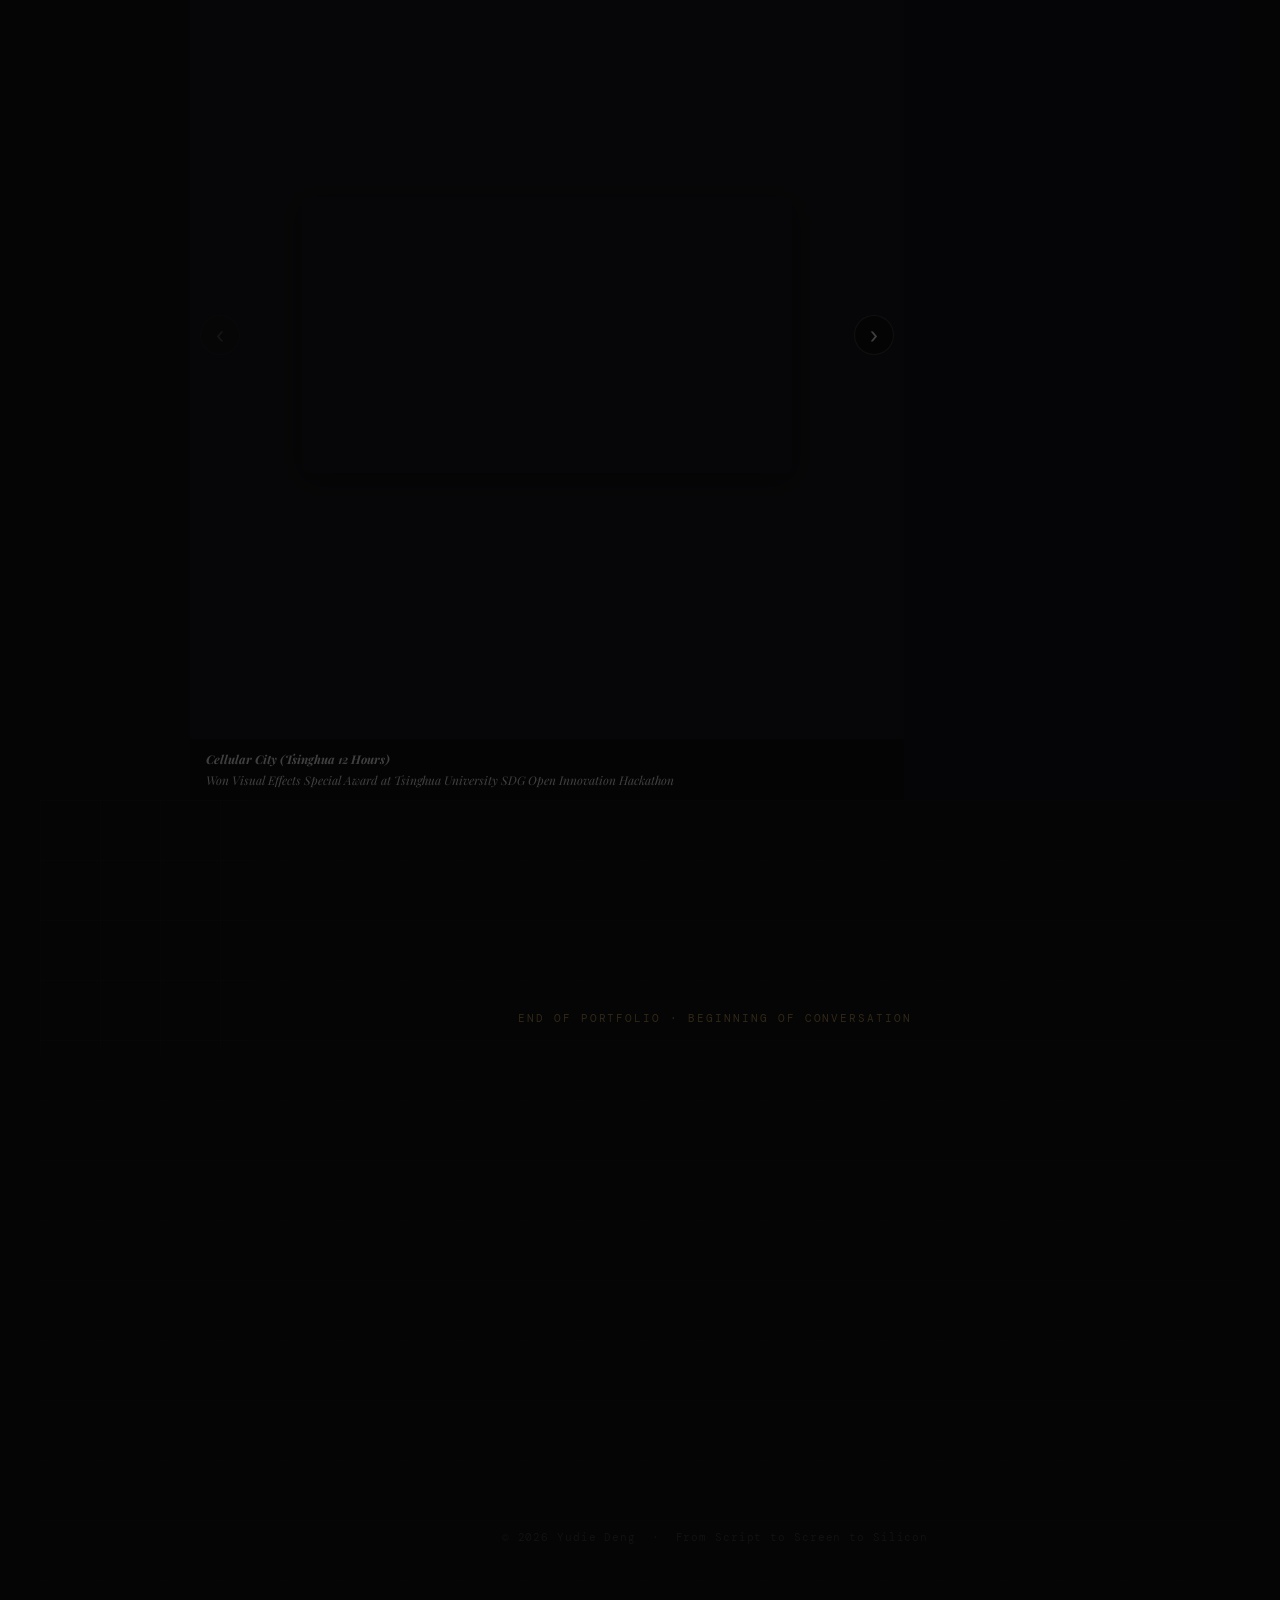
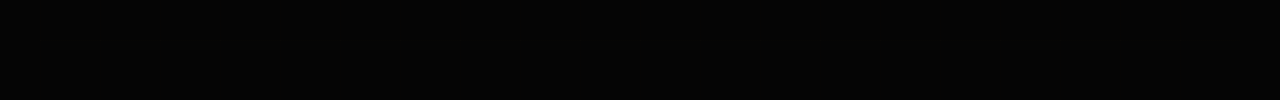
==== commit 876ba8e3: "Add PawPals project page before Zhipu AI Co-Authored-By: Claude Opus 4.6 (1M context) <noreply@anthr" ====
--- a/index.html
+++ b/index.html
@@ -40,33 +40,37 @@
             </div>
             <div class="chapter-item" data-slide="2">
                 <span class="cn-dot"></span>
-                <div class="cn-text"><span class="cn-num">03</span><span class="cn-name" data-i18n="nav-03">Zhipu
-                        AI</span></div>
+                <div class="cn-text"><span class="cn-num">03</span><span class="cn-name" data-i18n="nav-03">PawPals</span></div>
             </div>
             <div class="chapter-item" data-slide="3">
                 <span class="cn-dot"></span>
-                <div class="cn-text"><span class="cn-num">04</span><span class="cn-name"
-                        data-i18n="nav-04">Mirror</span></div>
+                <div class="cn-text"><span class="cn-num">04</span><span class="cn-name" data-i18n="nav-04">Zhipu
+                        AI</span></div>
             </div>
             <div class="chapter-item" data-slide="4">
                 <span class="cn-dot"></span>
                 <div class="cn-text"><span class="cn-num">05</span><span class="cn-name"
-                        data-i18n="nav-05">LandIt</span></div>
+                        data-i18n="nav-05">Mirror</span></div>
             </div>
             <div class="chapter-item" data-slide="5">
                 <span class="cn-dot"></span>
-                <div class="cn-text"><span class="cn-num">06</span><span class="cn-name" data-i18n="nav-06">USC
-                        Lab</span></div>
+                <div class="cn-text"><span class="cn-num">06</span><span class="cn-name"
+                        data-i18n="nav-06">LandIt</span></div>
             </div>
             <div class="chapter-item" data-slide="6">
                 <span class="cn-dot"></span>
-                <div class="cn-text"><span class="cn-num">07</span><span class="cn-name" data-i18n="nav-07">AIGC</span>
-                </div>
+                <div class="cn-text"><span class="cn-num">07</span><span class="cn-name" data-i18n="nav-07">USC
+                        Lab</span></div>
             </div>
             <div class="chapter-item" data-slide="7">
                 <span class="cn-dot"></span>
-                <div class="cn-text"><span class="cn-num">08</span><span class="cn-name"
-                        data-i18n="nav-08">Connect</span></div>
+                <div class="cn-text"><span class="cn-num">08</span><span class="cn-name" data-i18n="nav-08">AIGC</span>
+                </div>
+            </div>
+            <div class="chapter-item" data-slide="8">
+                <span class="cn-dot"></span>
+                <div class="cn-text"><span class="cn-num">09</span><span class="cn-name"
+                        data-i18n="nav-09">Connect</span></div>
             </div>
         </div>
         <div class="cn-contact">
@@ -141,19 +145,25 @@
                                 <div class="hero-tl-node">
                                     <div class="tln-dot"></div>
                                     <span class="tln-yr">2025</span>
-                                    <span class="tln-nm" data-i18n="tln-nm-2">Zhipu AI</span>
+                                    <span class="tln-nm" data-i18n="tln-nm-2">PawPals</span>
                                 </div>
                                 <div class="hero-tl-connector"></div>
                                 <div class="hero-tl-node">
                                     <div class="tln-dot"></div>
                                     <span class="tln-yr">2025</span>
-                                    <span class="tln-nm" data-i18n="tln-nm-3">Cinematic Mirror</span>
+                                    <span class="tln-nm" data-i18n="tln-nm-3">Zhipu AI</span>
+                                </div>
+                                <div class="hero-tl-connector"></div>
+                                <div class="hero-tl-node">
+                                    <div class="tln-dot"></div>
+                                    <span class="tln-yr">2025</span>
+                                    <span class="tln-nm" data-i18n="tln-nm-4">Cinematic Mirror</span>
                                 </div>
                                 <div class="hero-tl-connector hero-tl-connector--gold"></div>
                                 <div class="hero-tl-node tln-current">
                                     <div class="tln-dot tln-now"></div>
                                     <span class="tln-yr">2026 →</span>
-                                    <span class="tln-nm" data-i18n="tln-nm-4">USC Lab</span>
+                                    <span class="tln-nm" data-i18n="tln-nm-5">USC Lab</span>
                                 </div>
                             </div>
                         </div>
@@ -264,7 +274,137 @@
             </div>
 
             <!-- ═══════════════════════════════════════
-                 SLIDE 3 — ZHIPU AI
+                 SLIDE 3 — PAWPALS (萌爪伴学)
+                 ═══════════════════════════════════════ -->
+            <div class="swiper-slide" data-chapter="2">
+                <div class="fs-slide fs-device fs-laptop">
+                    <div class="fs-visual device-bg">
+                        <div class="laptop-wrap">
+                            <div class="laptop-mockup">
+                                <div class="laptop-lid">
+                                    <div class="laptop-camera-dot"></div>
+                                    <div class="laptop-screen-area">
+                                        <iframe src="pawpals-spec.html"
+                                            class="laptop-iframe" title="PawPals Spec"></iframe>
+                                    </div>
+                                </div>
+                                <div class="laptop-body">
+                                    <div class="laptop-trackpad"></div>
+                                </div>
+                            </div>
+                        </div>
+                    </div>
+
+                    <div class="fs-content">
+                        <span class="chapter-label fly-in d1" data-i18n="pawpals-chapter">Chapter 03 — Independent Builds</span>
+                        <h2 class="section-title fly-in d2" style="text-align:left;">PawPals 萌爪伴学</h2>
+                        <p class="fly-in d3" data-i18n="pawpals-desc">A full-stack AI learning companion — <strong>independently built from 0 to 1</strong>. 7 specialized agents collaborate in group chat for job hunting, resume optimization, and interview prep. Shipped as Electron desktop app &amp; cloud deployment.</p>
+
+                        <!-- Stats row -->
+                        <div class="zhipu-stats fly-in d3">
+                            <div class="zstat">
+                                <span class="zstat-n">7</span>
+                                <span class="zstat-l" data-i18n="pstat-agents">AI Agents</span>
+                            </div>
+                            <div class="zstat">
+                                <span class="zstat-n">3</span>
+                                <span class="zstat-l" data-i18n="pstat-groups">Study Groups</span>
+                            </div>
+                            <div class="zstat">
+                                <span class="zstat-n">6+</span>
+                                <span class="zstat-l" data-i18n="pstat-models">LLM Providers</span>
+                            </div>
+                            <div class="zstat">
+                                <span class="zstat-n">Full</span>
+                                <span class="zstat-l" data-i18n="pstat-stack">Stack</span>
+                            </div>
+                        </div>
+
+                        <!-- Poster image -->
+                        <div class="pawpals-poster fly-in d4" style="margin:12px 0;border-radius:10px;overflow:hidden;border:1px solid rgba(255,255,255,0.08);">
+                            <img src="images/pawpals/poster.jpg" alt="PawPals Poster" style="width:100%;display:block;border-radius:10px;">
+                        </div>
+
+                        <!-- Role accordion -->
+                        <div class="rp-card fly-in d5">
+                            <div class="rp-card-header" data-i18n="pawpals-rp-header">Architecture &amp; Features</div>
+                            <div class="rp-accordion">
+
+                                <details class="rp-section" open>
+                                    <summary>
+                                        <span class="rp-num">01</span>
+                                        <span data-i18n="pawpals-phase-1-title">Multi-Agent Group Chat</span>
+                                        <i class="fas fa-chevron-down rp-chevron"></i>
+                                    </summary>
+                                    <div class="rp-content" data-i18n="pawpals-phase-1-content">
+                                        <ul>
+                                            <li>7 specialized AI agents (Career Planner, Job Hunter, Resume Expert, Interview Coach, App Tracker, Networker, Skill Mentor) collaborate via group chat</li>
+                                            <li>Keyword routing, @-mention routing, and chain-of-agent orchestration</li>
+                                            <li>Streaming output with real-time typewriter effect</li>
+                                        </ul>
+                                    </div>
+                                </details>
+
+                                <details class="rp-section">
+                                    <summary>
+                                        <span class="rp-num">02</span>
+                                        <span data-i18n="pawpals-phase-2-title">Full-Stack Architecture</span>
+                                        <i class="fas fa-chevron-down rp-chevron"></i>
+                                    </summary>
+                                    <div class="rp-content" data-i18n="pawpals-phase-2-content">
+                                        <ul>
+                                            <li><strong>Frontend:</strong> React 19 + Vite + Tailwind CSS + Motion animations</li>
+                                            <li><strong>Backend:</strong> Express + Socket.IO real-time communication</li>
+                                            <li><strong>Desktop:</strong> Electron app (macOS) with isolated runtime</li>
+                                            <li><strong>Cloud:</strong> Railway / Docker deployment with persistent volumes</li>
+                                        </ul>
+                                    </div>
+                                </details>
+
+                                <details class="rp-section">
+                                    <summary>
+                                        <span class="rp-num">03</span>
+                                        <span data-i18n="pawpals-phase-3-title">Smart Features</span>
+                                        <i class="fas fa-chevron-down rp-chevron"></i>
+                                    </summary>
+                                    <div class="rp-content" data-i18n="pawpals-phase-3-content">
+                                        <ul>
+                                            <li>Resume parsing (PDF/Word) &amp; tailored resume generation</li>
+                                            <li>Job search integration with Boss直聘 auto-apply</li>
+                                            <li>Multi-model switching (Claude, Gemini, GPT, GLM, Doubao, MiniMax)</li>
+                                            <li>Data backup with snapshot versioning &amp; ZIP export</li>
+                                        </ul>
+                                    </div>
+                                </details>
+
+                                <details class="rp-section">
+                                    <summary>
+                                        <span class="rp-num">04</span>
+                                        <span data-i18n="pawpals-phase-4-title">Security &amp; Reliability</span>
+                                        <i class="fas fa-chevron-down rp-chevron"></i>
+                                    </summary>
+                                    <div class="rp-content" data-i18n="pawpals-phase-4-content">
+                                        <ul>
+                                            <li>Login rate limiting with exponential backoff</li>
+                                            <li>PIN protection &amp; SHA-256 API key storage</li>
+                                            <li>Gateway watchdog with auto-recovery</li>
+                                            <li>9-phase personalized onboarding flow</li>
+                                        </ul>
+                                    </div>
+                                </details>
+
+                            </div>
+                        </div>
+
+                        <div class="cm-stack fly-in d6">
+                            <span>React 19</span><span>Socket.IO</span><span>Electron</span><span>OpenClaw</span><span>Multi-LLM</span>
+                        </div>
+                    </div>
+                </div>
+            </div>
+
+            <!-- ═══════════════════════════════════════
+                 SLIDE 4 — ZHIPU AI
                  ═══════════════════════════════════════ -->
             <div class="swiper-slide" data-chapter="2">
                 <div class="fs-slide fs-device">
@@ -294,7 +434,7 @@
                     </div>
 
                     <div class="fs-content">
-                        <span class="chapter-label fly-in d1" data-i18n="zhipu-chapter">Chapter 03 — AI Life</span>
+                        <span class="chapter-label fly-in d1" data-i18n="zhipu-chapter">Chapter 04 — AI Life</span>
                         <h2 class="section-title fly-in d2" style="text-align:left;">Zooom</h2>
                         <p class="fly-in d3" data-i18n="zhipu-desc">World's first multimodal AI companion &amp; social
                             platform — shipped to internal beta with <strong>1500+ testers</strong> and showcased at
@@ -467,7 +607,7 @@
                         </div>
                     </div>
                     <div class="fs-content cm-content">
-                        <span class="chapter-label fly-in d1" data-i18n="mirror-chapter">Chapter 04 — Independent
+                        <span class="chapter-label fly-in d1" data-i18n="mirror-chapter">Chapter 05 — Independent
                             Builds</span>
                         <h2 class="section-title fly-in d2" style="text-align:left;" data-i18n="mirror-title">Cinematic
                             Mirror Agent</h2>
@@ -637,7 +777,7 @@
                         </div>
                     </div>
                     <div class="fs-content cm-content">
-                        <span class="chapter-label fly-in d1" data-i18n="landit-chapter">Chapter 05 — Independent
+                        <span class="chapter-label fly-in d1" data-i18n="landit-chapter">Chapter 06 — Independent
                             Builds</span>
                         <h2 class="section-title fly-in d2" style="text-align:left;" data-i18n="landit-title">LandIt
                         </h2>
@@ -754,7 +894,7 @@
                         </div>
                     </div>
                     <div class="fs-content">
-                        <span class="chapter-label fly-in d1" data-i18n="usc-chapter">Chapter 06 — The Pursuit of
+                        <span class="chapter-label fly-in d1" data-i18n="usc-chapter">Chapter 07 — The Pursuit of
                             Trust</span>
                         <h2 class="section-title fly-in d2" style="text-align:left;" data-i18n="usc-title">USC AI Trust
                             Lab</h2>
@@ -857,7 +997,7 @@
                         </div>
                     </div>
                     <div class="fs-content">
-                        <span class="chapter-label fly-in d1" data-i18n="aigc-chapter">Chapter 07 — Creative
+                        <span class="chapter-label fly-in d1" data-i18n="aigc-chapter">Chapter 08 — Creative
                             Foundations</span>
                         <h2 class="section-title fly-in d2" style="text-align:left;" data-i18n="aigc-title">AIGC Works
                         </h2>
